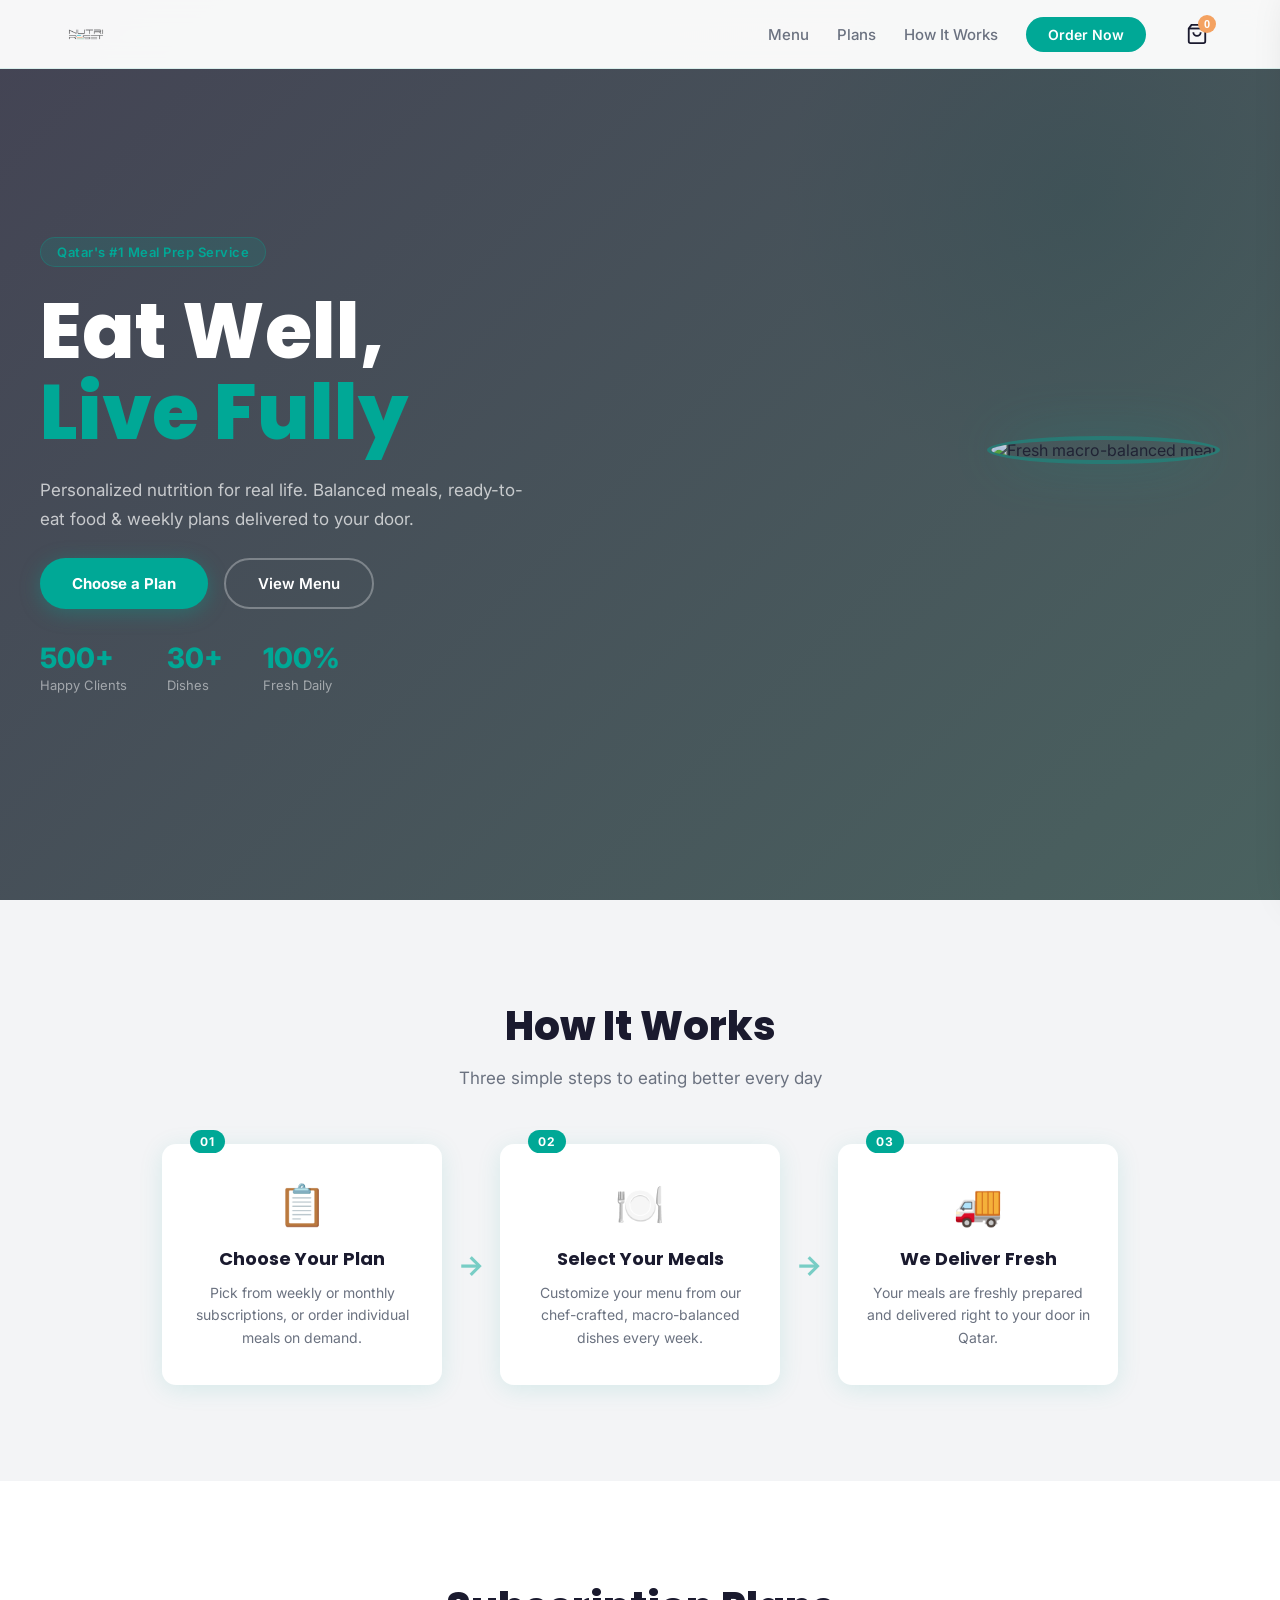
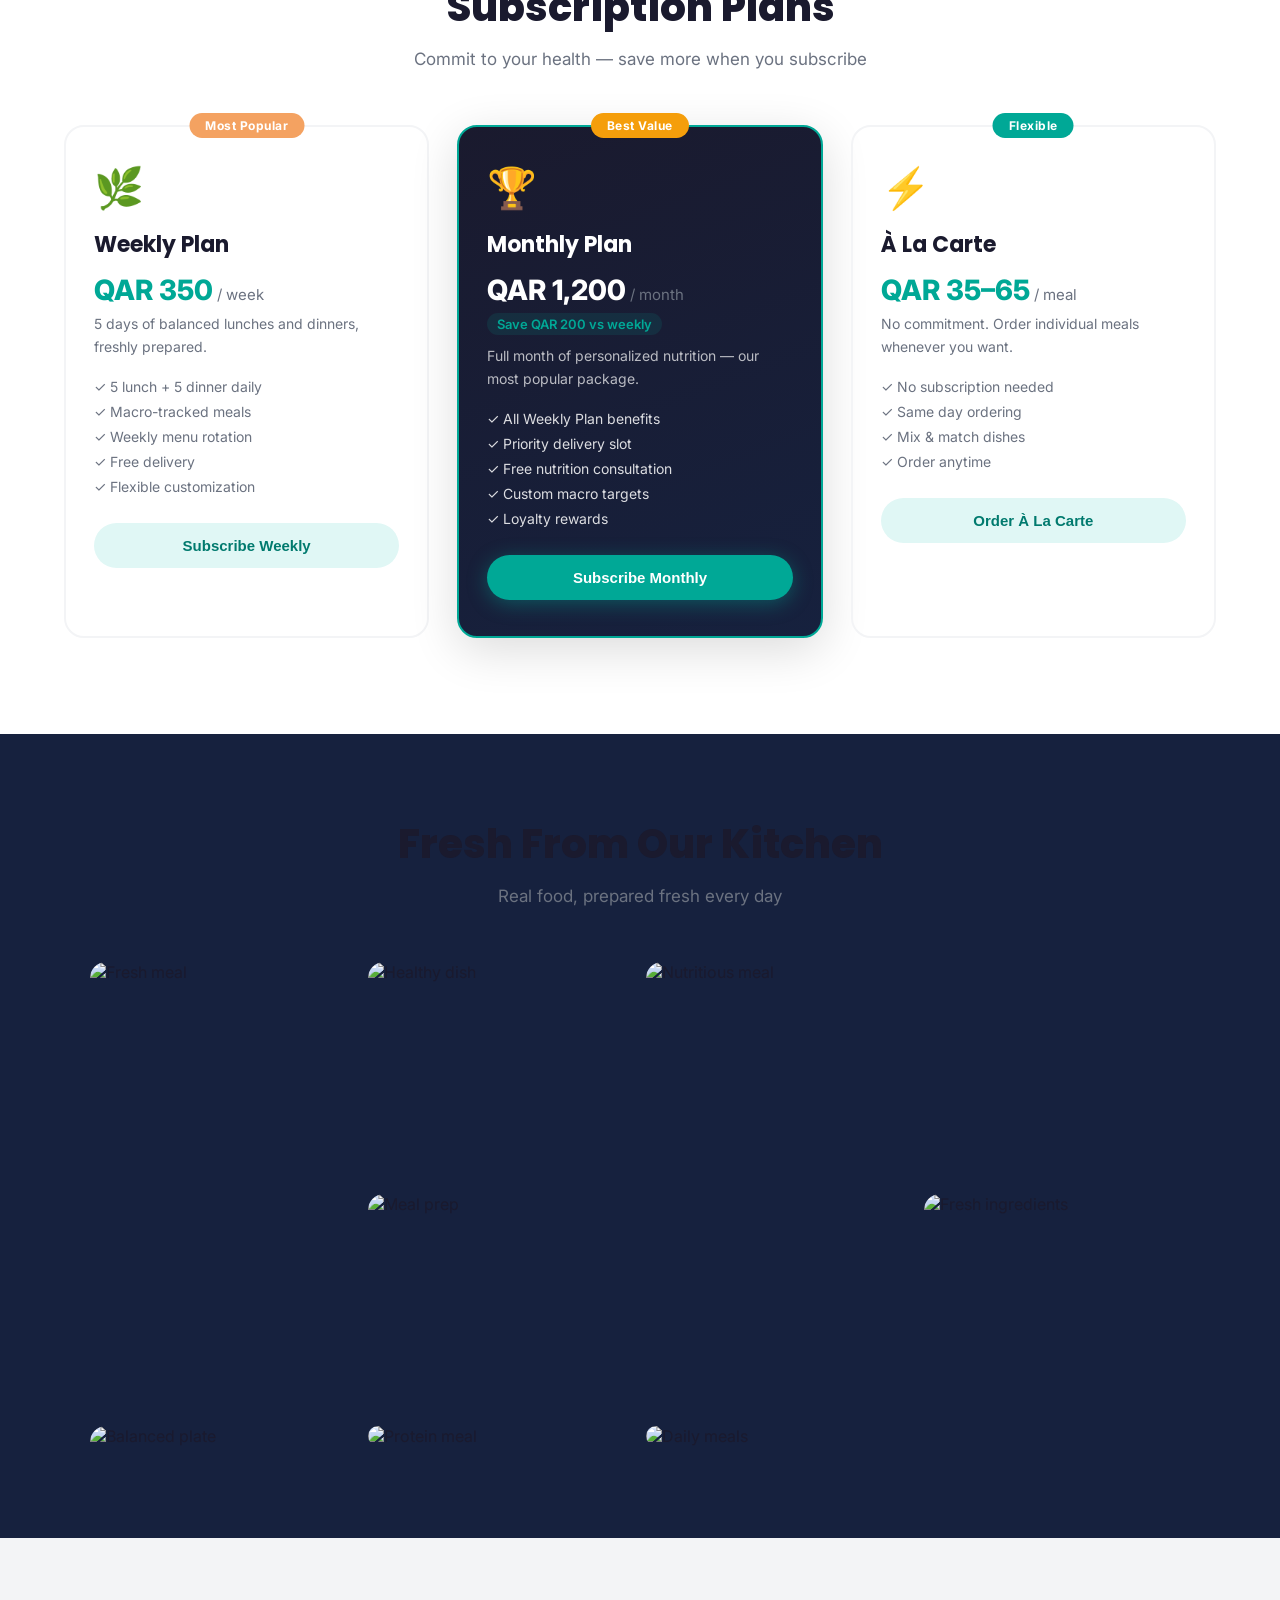
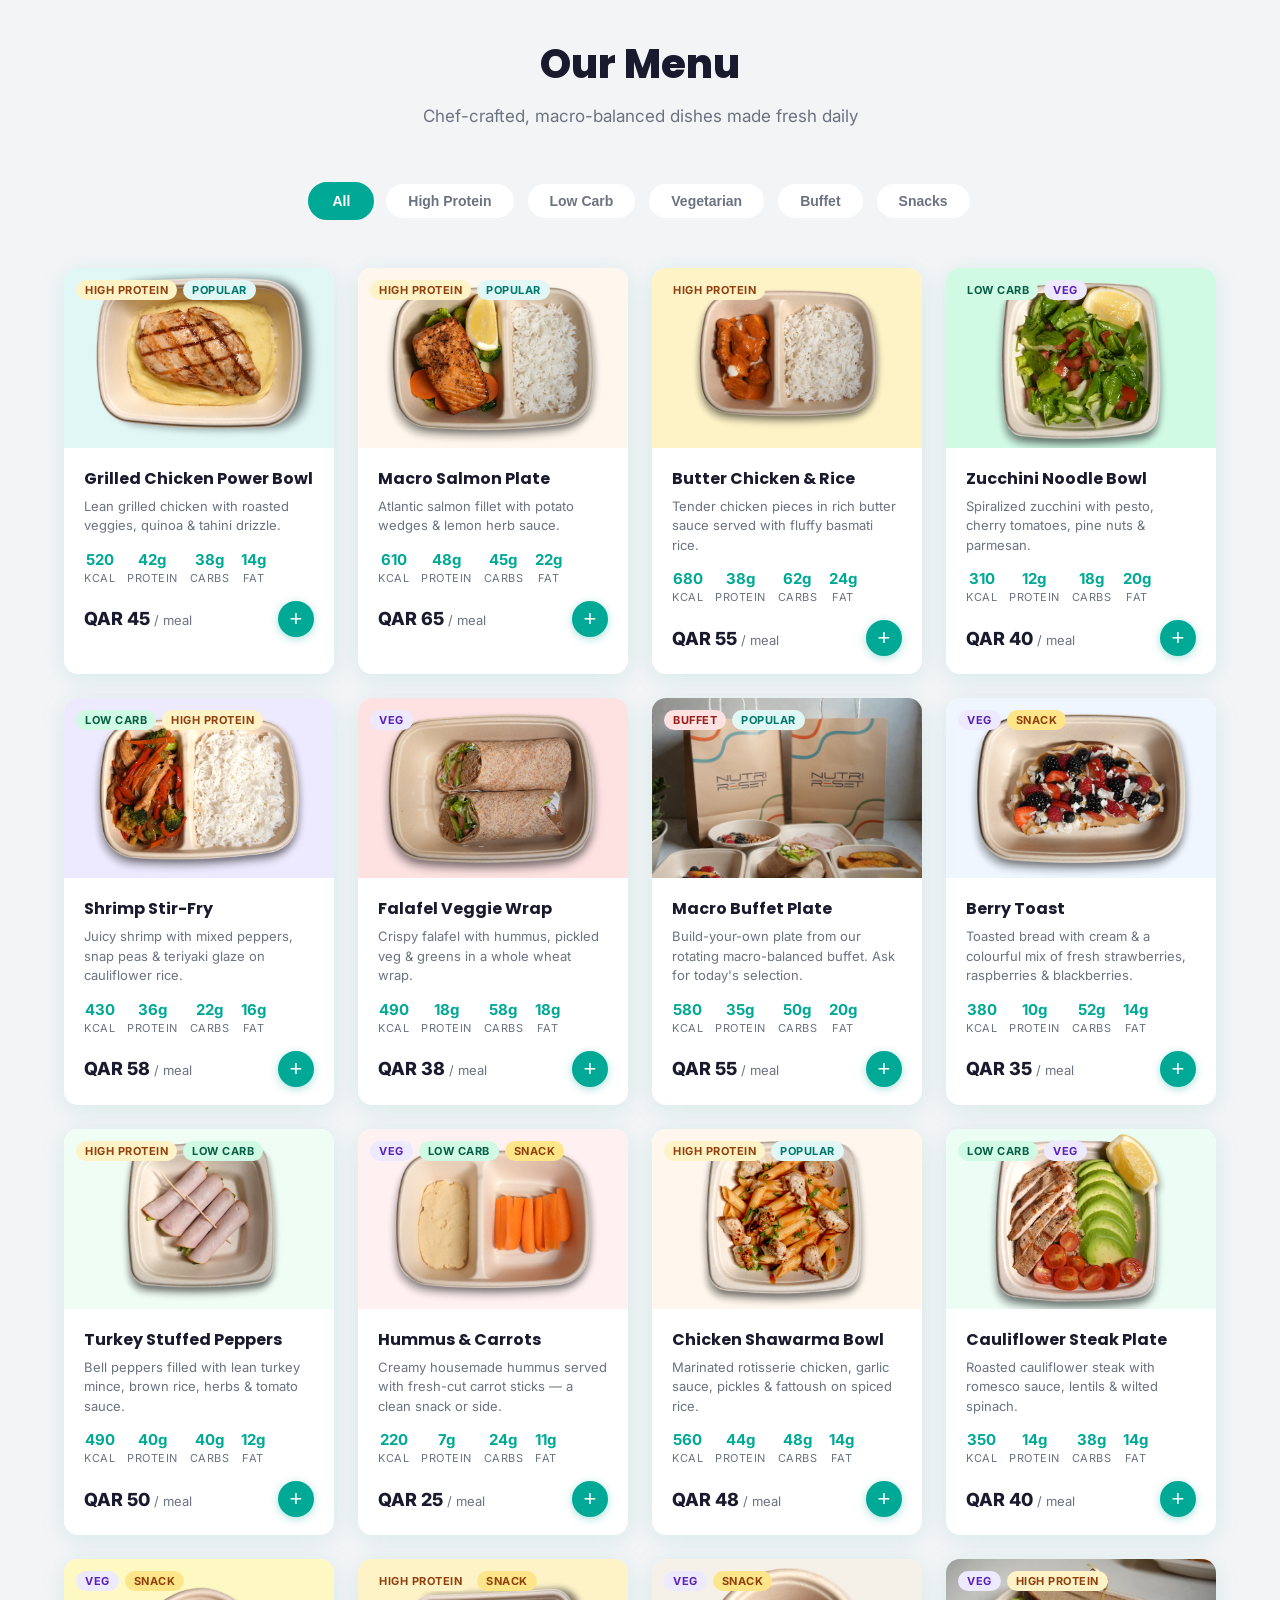
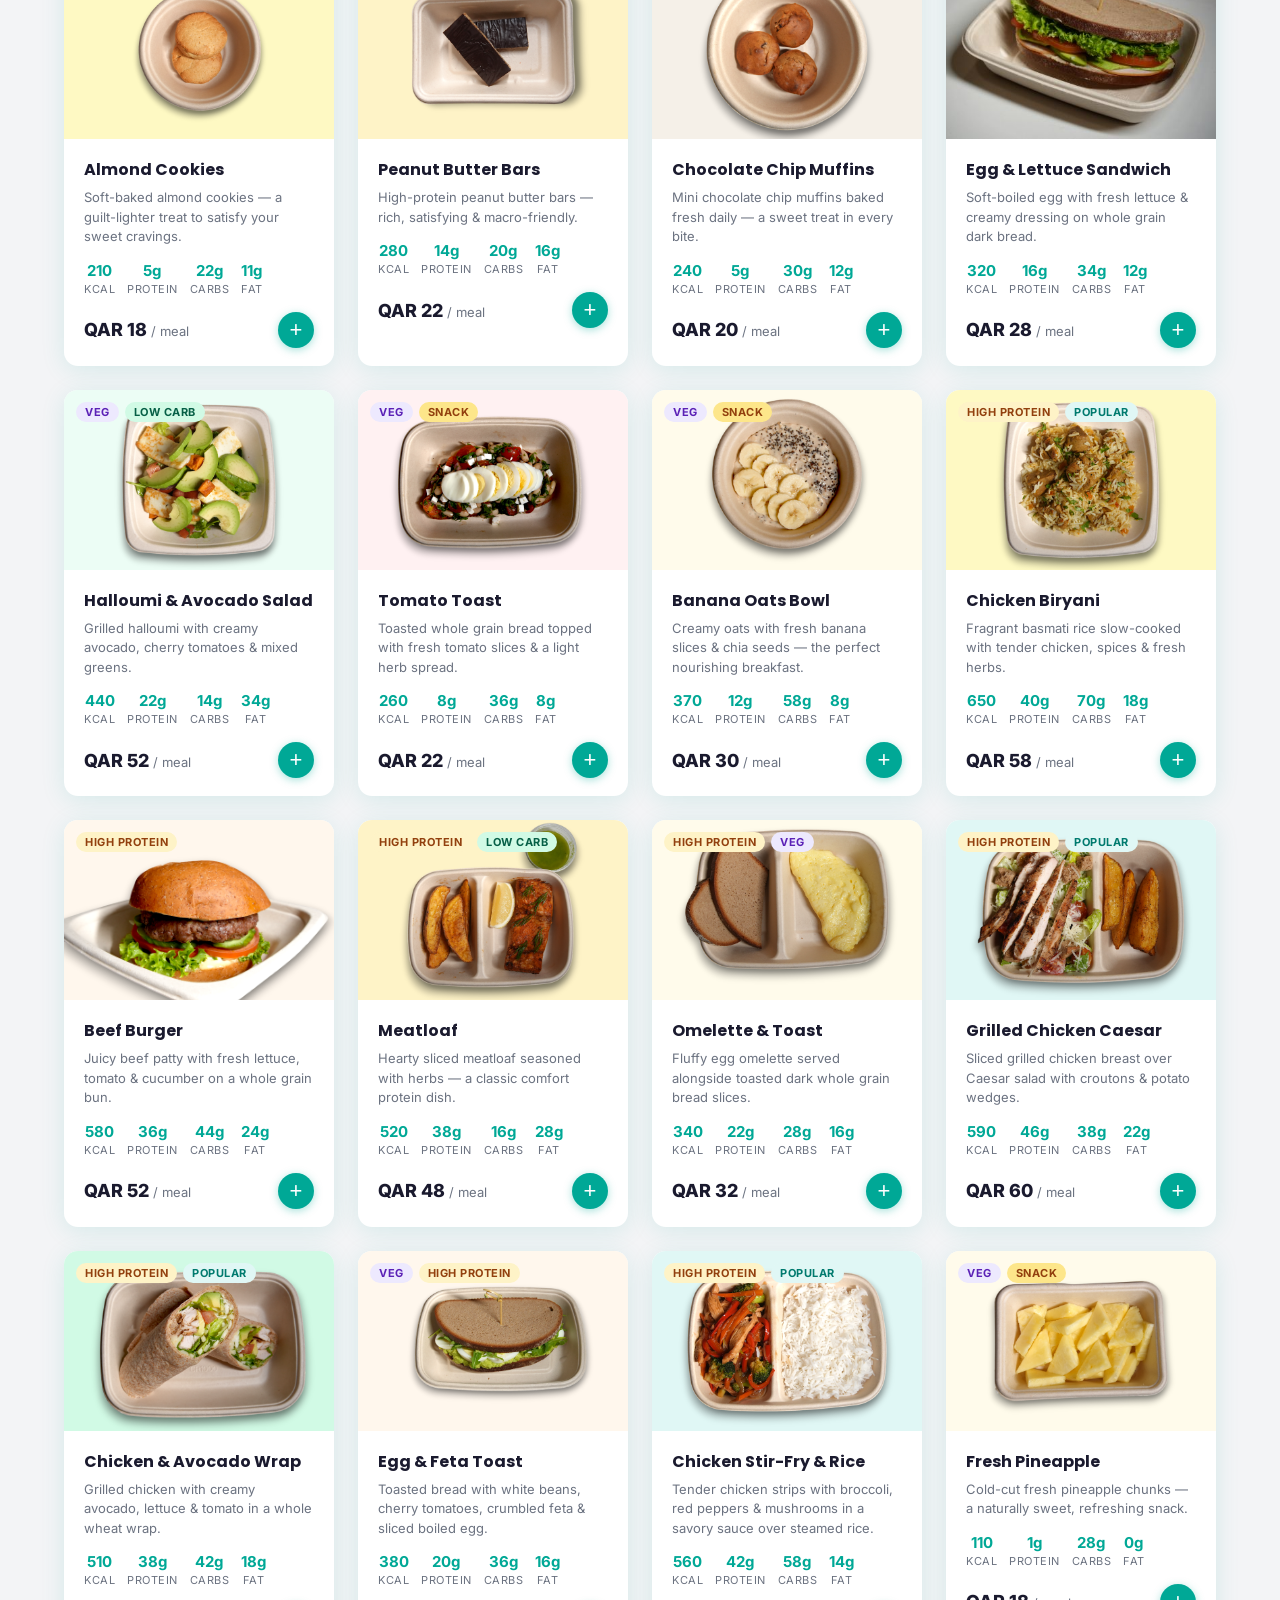
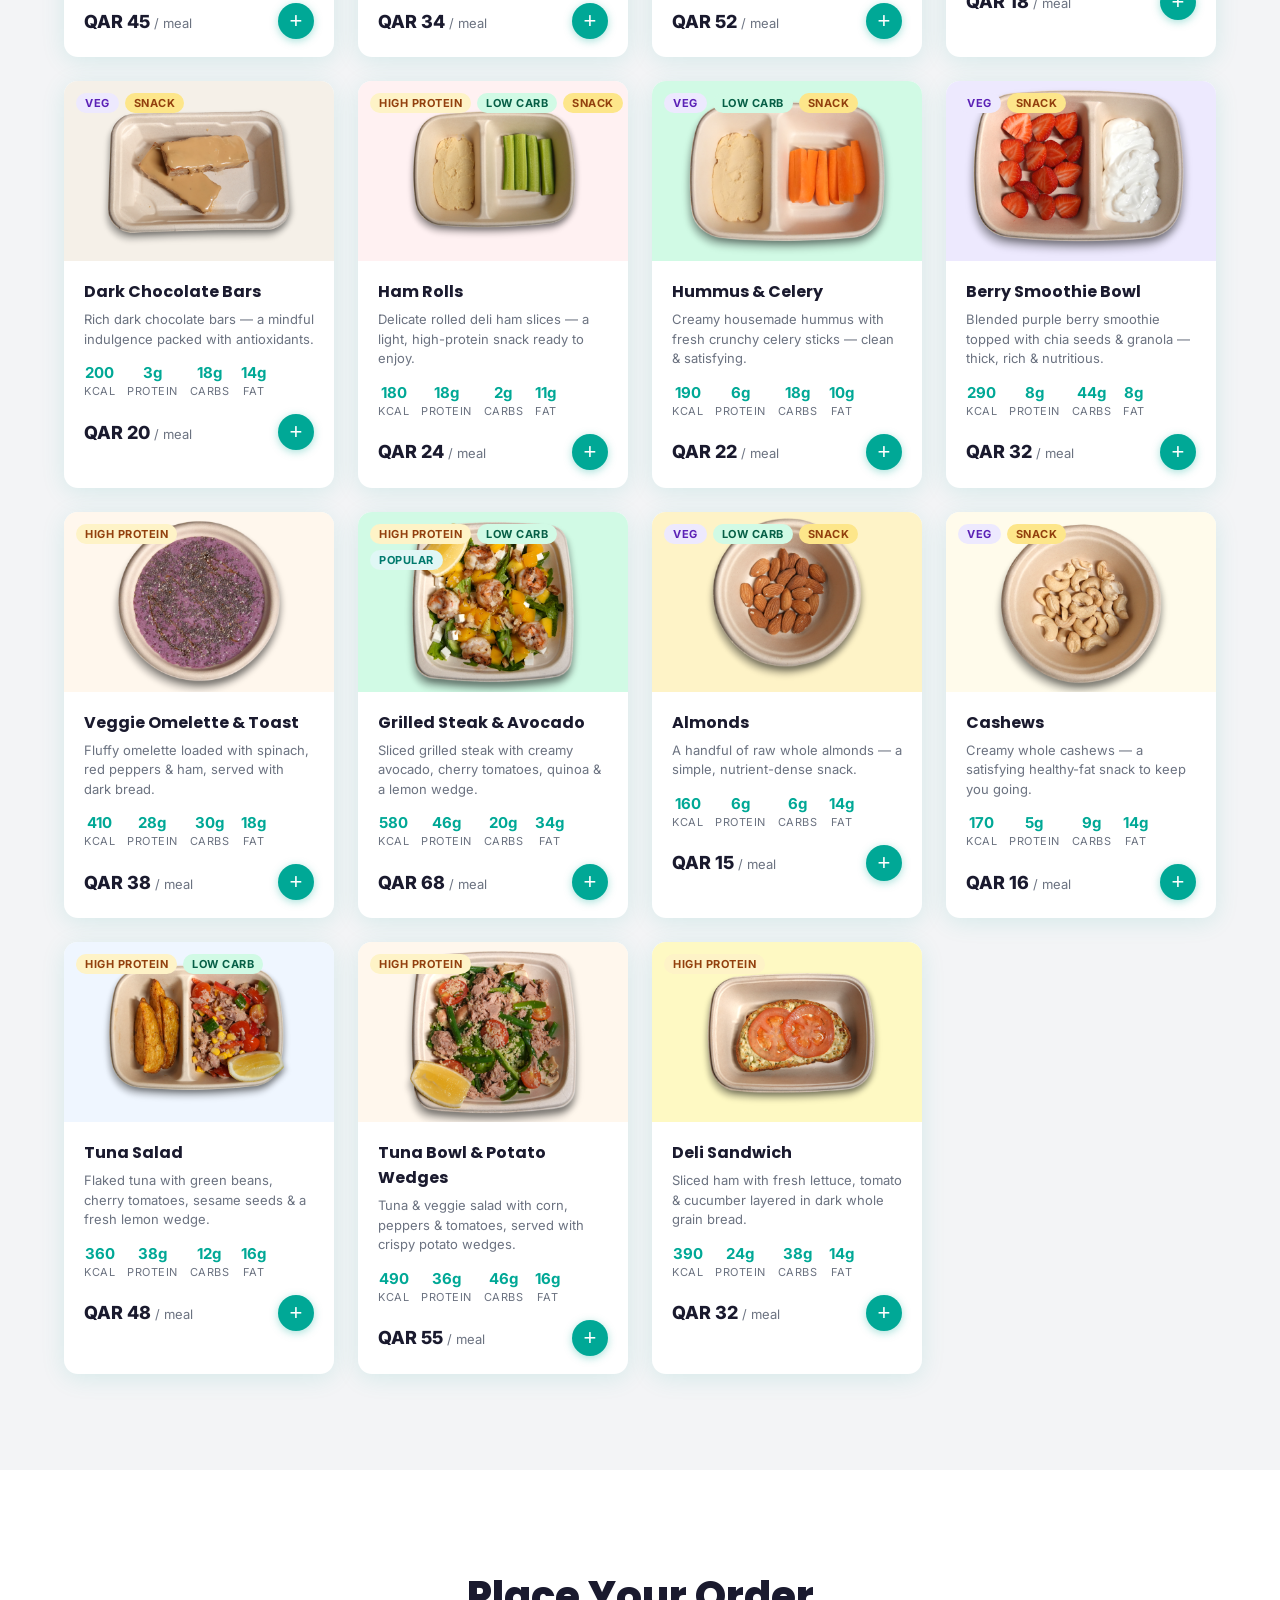
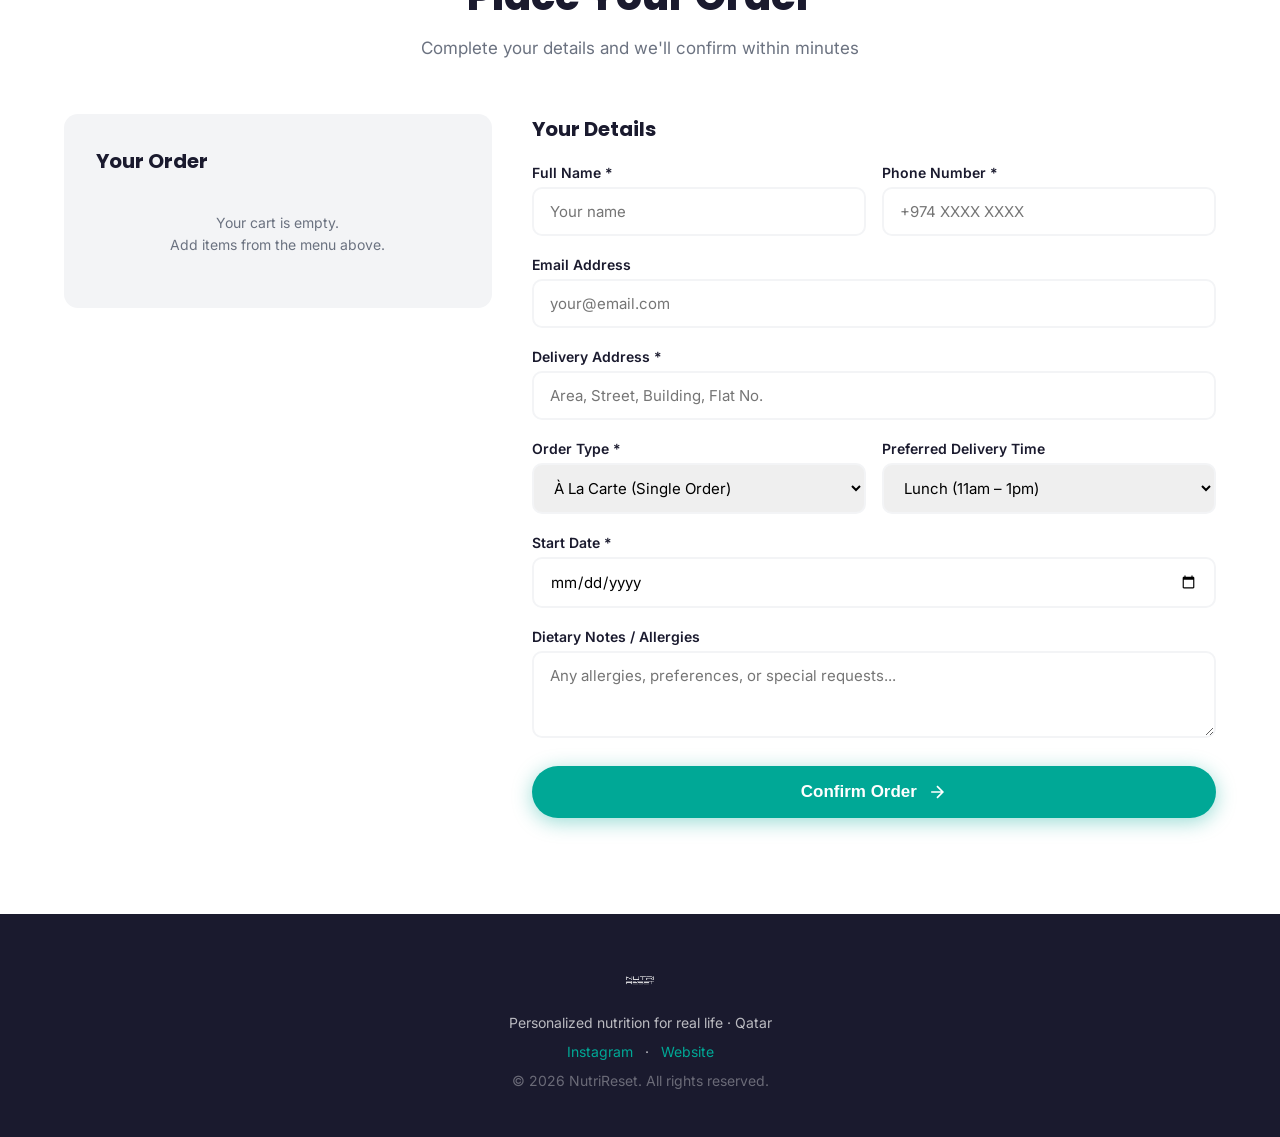
==== nutireset.html @ 1b7c066f "Add real photos to NutriReset site - Hero background now uses professional food photo (3O1A3689.jpg)" ====
<!DOCTYPE html>
<html lang="en">
<head>
  <meta charset="UTF-8" />
  <meta name="viewport" content="width=device-width, initial-scale=1.0" />
  <title>NutriReset – Personalized Nutrition for Real Life</title>
  <link rel="stylesheet" href="nutireset.css" />
  <link href="https://fonts.googleapis.com/css2?family=Inter:wght@300;400;500;600;700;800&family=Poppins:wght@400;600;700;800&display=swap" rel="stylesheet" />
</head>
<body>

<!-- NAV -->
<header class="nav" id="nav">
  <div class="nav-inner">
    <div class="logo">
      <img src="images/Nutri Fit Logo.png" alt="NutriReset" class="logo-img" onerror="this.style.display='none';this.nextElementSibling.style.display='inline'" />
      <span class="logo-text-fallback" style="display:none"><span class="logo-nutri">NUTRI</span><span class="logo-reset">RESET</span></span>
    </div>
    <nav class="nav-links">
      <a href="#menu">Menu</a>
      <a href="#subscriptions">Plans</a>
      <a href="#how">How It Works</a>
      <a href="#order" class="btn-nav">Order Now</a>
    </nav>
    <button class="cart-btn" id="cartBtn">
      <svg width="22" height="22" fill="none" stroke="currentColor" stroke-width="2" viewBox="0 0 24 24"><path d="M6 2L3 6v14a2 2 0 002 2h14a2 2 0 002-2V6l-3-4z"/><line x1="3" y1="6" x2="21" y2="6"/><path d="M16 10a4 4 0 01-8 0"/></svg>
      <span class="cart-count" id="cartCount">0</span>
    </button>
    <button class="hamburger" id="hamburger">&#9776;</button>
  </div>
  <div class="mobile-menu" id="mobileMenu">
    <a href="#menu" onclick="closeMobile()">Menu</a>
    <a href="#subscriptions" onclick="closeMobile()">Plans</a>
    <a href="#how" onclick="closeMobile()">How It Works</a>
    <a href="#order" onclick="closeMobile()" class="btn-mobile-nav">Order Now</a>
  </div>
</header>

<!-- HERO -->
<section class="hero">
  <div class="hero-overlay"></div>
  <div class="hero-content">
    <p class="hero-tag">Qatar's #1 Meal Prep Service</p>
    <h1>Eat Well,<br /><span>Live Fully</span></h1>
    <p class="hero-sub">Personalized nutrition for real life. Balanced meals, ready-to-eat food &amp; weekly plans delivered to your door.</p>
    <div class="hero-cta">
      <a href="#subscriptions" class="btn-primary">Choose a Plan</a>
      <a href="#menu" class="btn-outline">View Menu</a>
    </div>
    <div class="hero-stats">
      <div><strong>500+</strong><span>Happy Clients</span></div>
      <div><strong>30+</strong><span>Dishes</span></div>
      <div><strong>100%</strong><span>Fresh Daily</span></div>
    </div>
  </div>
  <div class="hero-image">
    <img src="images/3O1A3606.jpg" alt="Fresh macro-balanced meal" class="hero-food-photo" />
  </div>
</section>

<!-- HOW IT WORKS -->
<section class="how" id="how">
  <div class="container">
    <h2 class="section-title">How It Works</h2>
    <p class="section-sub">Three simple steps to eating better every day</p>
    <div class="steps">
      <div class="step">
        <div class="step-num">01</div>
        <div class="step-icon">📋</div>
        <h3>Choose Your Plan</h3>
        <p>Pick from weekly or monthly subscriptions, or order individual meals on demand.</p>
      </div>
      <div class="step-arrow">→</div>
      <div class="step">
        <div class="step-num">02</div>
        <div class="step-icon">🍽️</div>
        <h3>Select Your Meals</h3>
        <p>Customize your menu from our chef-crafted, macro-balanced dishes every week.</p>
      </div>
      <div class="step-arrow">→</div>
      <div class="step">
        <div class="step-num">03</div>
        <div class="step-icon">🚚</div>
        <h3>We Deliver Fresh</h3>
        <p>Your meals are freshly prepared and delivered right to your door in Qatar.</p>
      </div>
    </div>
  </div>
</section>

<!-- SUBSCRIPTIONS -->
<section class="subscriptions" id="subscriptions">
  <div class="container">
    <h2 class="section-title">Subscription Plans</h2>
    <p class="section-sub">Commit to your health — save more when you subscribe</p>
    <div class="plans-grid">

      <div class="plan-card" data-plan="weekly">
        <div class="plan-badge">Most Popular</div>
        <div class="plan-icon">🌿</div>
        <h3>Weekly Plan</h3>
        <div class="plan-price"><span>QAR 350</span> / week</div>
        <p class="plan-desc">5 days of balanced lunches and dinners, freshly prepared.</p>
        <ul class="plan-features">
          <li>✓ 5 lunch + 5 dinner daily</li>
          <li>✓ Macro-tracked meals</li>
          <li>✓ Weekly menu rotation</li>
          <li>✓ Free delivery</li>
          <li>✓ Flexible customization</li>
        </ul>
        <button class="btn-plan" onclick="selectPlan('weekly', 350)">Subscribe Weekly</button>
      </div>

      <div class="plan-card plan-featured" data-plan="monthly">
        <div class="plan-badge badge-gold">Best Value</div>
        <div class="plan-icon">🏆</div>
        <h3>Monthly Plan</h3>
        <div class="plan-price"><span>QAR 1,200</span> / month</div>
        <p class="plan-saving">Save QAR 200 vs weekly</p>
        <p class="plan-desc">Full month of personalized nutrition — our most popular package.</p>
        <ul class="plan-features">
          <li>✓ All Weekly Plan benefits</li>
          <li>✓ Priority delivery slot</li>
          <li>✓ Free nutrition consultation</li>
          <li>✓ Custom macro targets</li>
          <li>✓ Loyalty rewards</li>
        </ul>
        <button class="btn-plan btn-plan-featured" onclick="selectPlan('monthly', 1200)">Subscribe Monthly</button>
      </div>

      <div class="plan-card" data-plan="custom">
        <div class="plan-badge badge-teal">Flexible</div>
        <div class="plan-icon">⚡</div>
        <h3>À La Carte</h3>
        <div class="plan-price"><span>QAR 35–65</span> / meal</div>
        <p class="plan-desc">No commitment. Order individual meals whenever you want.</p>
        <ul class="plan-features">
          <li>✓ No subscription needed</li>
          <li>✓ Same day ordering</li>
          <li>✓ Mix & match dishes</li>
          <li>✓ Order anytime</li>
        </ul>
        <button class="btn-plan" onclick="document.getElementById('menu').scrollIntoView({behavior:'smooth'})">Order À La Carte</button>
      </div>

    </div>
  </div>
</section>

<!-- GALLERY -->
<section class="gallery-section">
  <div class="container">
    <h2 class="section-title">Fresh From Our Kitchen</h2>
    <p class="section-sub">Real food, prepared fresh every day</p>
    <div class="gallery-grid">
      <div class="gallery-item gallery-tall"><img src="images/3O1A3432.jpg" alt="Fresh meal" loading="lazy" /></div>
      <div class="gallery-item"><img src="images/3O1A3441.jpg" alt="Healthy dish" loading="lazy" /></div>
      <div class="gallery-item"><img src="images/3O1A3450.jpg" alt="Nutritious meal" loading="lazy" /></div>
      <div class="gallery-item gallery-wide"><img src="images/3O1A3463.jpg" alt="Meal prep" loading="lazy" /></div>
      <div class="gallery-item"><img src="images/3O1A3475.jpg" alt="Fresh ingredients" loading="lazy" /></div>
      <div class="gallery-item gallery-tall"><img src="images/3O1A3490.jpg" alt="Balanced plate" loading="lazy" /></div>
      <div class="gallery-item"><img src="images/3O1A3502.jpg" alt="Protein meal" loading="lazy" /></div>
      <div class="gallery-item gallery-wide"><img src="images/3O1A3518.jpg" alt="Daily meals" loading="lazy" /></div>
    </div>
  </div>
</section>

<!-- MENU -->
<section class="menu-section" id="menu">
  <div class="container">
    <h2 class="section-title">Our Menu</h2>
    <p class="section-sub">Chef-crafted, macro-balanced dishes made fresh daily</p>

    <div class="menu-filters">
      <button class="filter-btn active" onclick="filterMenu('all', this)">All</button>
      <button class="filter-btn" onclick="filterMenu('protein', this)">High Protein</button>
      <button class="filter-btn" onclick="filterMenu('lowcarb', this)">Low Carb</button>
      <button class="filter-btn" onclick="filterMenu('vegetarian', this)">Vegetarian</button>
      <button class="filter-btn" onclick="filterMenu('buffet', this)">Buffet</button>
      <button class="filter-btn" onclick="filterMenu('snack', this)">Snacks</button>
    </div>

    <div class="menu-grid" id="menuGrid">
      <!-- Injected by JS -->
    </div>
  </div>
</section>

<!-- ORDER SECTION -->
<section class="order-section" id="order">
  <div class="container">
    <h2 class="section-title">Place Your Order</h2>
    <p class="section-sub">Complete your details and we'll confirm within minutes</p>
    <div class="order-wrapper">

      <!-- Cart Summary -->
      <div class="cart-summary" id="cartSummary">
        <h3>Your Order</h3>
        <div class="cart-items" id="cartItems">
          <p class="cart-empty">Your cart is empty.<br/>Add items from the menu above.</p>
        </div>
        <div class="cart-total" id="cartTotal" style="display:none">
          <div class="total-row"><span>Subtotal</span><span id="subtotalAmt">QAR 0</span></div>
          <div class="total-row"><span>Delivery</span><span class="free-tag">FREE</span></div>
          <div class="total-row total-final"><span>Total</span><span id="totalAmt">QAR 0</span></div>
        </div>
      </div>

      <!-- Order Form -->
      <form class="order-form" id="orderForm" onsubmit="submitOrder(event)">
        <h3>Your Details</h3>
        <div class="form-row">
          <div class="form-group">
            <label>Full Name *</label>
            <input type="text" id="fname" placeholder="Your name" required />
          </div>
          <div class="form-group">
            <label>Phone Number *</label>
            <input type="tel" id="phone" placeholder="+974 XXXX XXXX" required />
          </div>
        </div>
        <div class="form-group">
          <label>Email Address</label>
          <input type="email" id="email" placeholder="your@email.com" />
        </div>
        <div class="form-group">
          <label>Delivery Address *</label>
          <input type="text" id="address" placeholder="Area, Street, Building, Flat No." required />
        </div>
        <div class="form-row">
          <div class="form-group">
            <label>Order Type *</label>
            <select id="orderType" onchange="togglePlanField()">
              <option value="alacarte">À La Carte (Single Order)</option>
              <option value="weekly">Weekly Subscription</option>
              <option value="monthly">Monthly Subscription</option>
            </select>
          </div>
          <div class="form-group">
            <label>Preferred Delivery Time</label>
            <select id="deliveryTime">
              <option value="lunch">Lunch (11am – 1pm)</option>
              <option value="dinner">Dinner (5pm – 7pm)</option>
              <option value="both">Both (Lunch + Dinner)</option>
            </select>
          </div>
        </div>
        <div class="form-group" id="startDateField">
          <label>Start Date *</label>
          <input type="date" id="startDate" required />
        </div>
        <div class="form-group">
          <label>Dietary Notes / Allergies</label>
          <textarea id="notes" placeholder="Any allergies, preferences, or special requests..." rows="3"></textarea>
        </div>
        <button type="submit" class="btn-submit" id="submitBtn">
          <span id="submitText">Confirm Order</span>
          <svg width="20" height="20" fill="none" stroke="currentColor" stroke-width="2" viewBox="0 0 24 24"><path d="M5 12h14M12 5l7 7-7 7"/></svg>
        </button>
      </form>

    </div>
  </div>
</section>

<!-- SUCCESS MODAL -->
<div class="modal-overlay" id="successModal">
  <div class="modal-card">
    <div class="modal-icon">✅</div>
    <h3>Order Confirmed!</h3>
    <p>Thank you! Your order has been received. Our team will contact you shortly on WhatsApp to confirm delivery details.</p>
    <p class="modal-contact">📱 <strong>nutrireset.qa</strong></p>
    <button class="btn-primary" onclick="closeModal()">Done</button>
  </div>
</div>

<!-- SUBSCRIPTION MODAL -->
<div class="modal-overlay" id="subModal">
  <div class="modal-card">
    <div class="modal-icon">🌿</div>
    <h3 id="subModalTitle">Weekly Plan Selected</h3>
    <p id="subModalDesc">You've chosen the Weekly Plan at QAR 350/week. Fill out the order form below and we'll get you started!</p>
    <button class="btn-primary" onclick="closeSubModal()">Continue to Order</button>
  </div>
</div>

<!-- CART SIDEBAR -->
<div class="cart-sidebar-overlay" id="cartOverlay" onclick="closeCart()"></div>
<div class="cart-sidebar" id="cartSidebar">
  <div class="cart-sidebar-header">
    <h3>Your Cart</h3>
    <button onclick="closeCart()">✕</button>
  </div>
  <div class="cart-sidebar-items" id="sidebarCartItems">
    <p class="cart-empty">Your cart is empty.</p>
  </div>
  <div class="cart-sidebar-footer" id="cartSidebarFooter" style="display:none">
    <div class="total-row total-final"><span>Total</span><span id="sidebarTotal">QAR 0</span></div>
    <button class="btn-primary" onclick="closeCart(); document.getElementById('order').scrollIntoView({behavior:'smooth'})">Proceed to Order</button>
  </div>
</div>

<footer class="footer">
  <div class="footer-inner">
    <div class="logo">
      <img src="images/Nutri Fit Logo.png" alt="NutriReset" class="logo-img logo-img-footer" onerror="this.style.display='none';this.nextElementSibling.style.display='inline'" />
      <span class="logo-text-fallback" style="display:none"><span class="logo-nutri">NUTRI</span><span class="logo-reset">RESET</span></span>
    </div>
    <p>Personalized nutrition for real life · Qatar</p>
    <div class="footer-links">
      <a href="https://www.instagram.com/nutrireset.qa" target="_blank">Instagram</a>
      <span>·</span>
      <a href="https://nutrireset.qa" target="_blank">Website</a>
    </div>
    <p class="footer-copy">© 2026 NutriReset. All rights reserved.</p>
  </div>
</footer>

<script src="nutireset.js"></script>
</body>
</html>
---- nutireset.css ----
/* ===========================
   NUTIRESET — GLOBAL STYLES
   =========================== */
*, *::before, *::after { box-sizing: border-box; margin: 0; padding: 0; }

:root {
  --teal:     #00A896;
  --teal-dk:  #007A6E;
  --teal-lt:  #E0F7F5;
  --orange:   #F4A261;
  --dark:     #1A1A2E;
  --dark2:    #16213E;
  --gray:     #6B7280;
  --gray-lt:  #F3F4F6;
  --white:    #FFFFFF;
  --radius:   14px;
  --shadow:   0 4px 24px rgba(0,168,150,0.12);
  --shadow-lg:0 12px 48px rgba(0,0,0,0.14);
}

html { scroll-behavior: smooth; }

body {
  font-family: 'Inter', sans-serif;
  color: var(--dark);
  background: var(--white);
  overflow-x: hidden;
}

h1, h2, h3, h4 { font-family: 'Poppins', sans-serif; }

.container { max-width: 1200px; margin: 0 auto; padding: 0 24px; }

/* ---- NAV ---- */
.nav {
  position: fixed; top: 0; left: 0; right: 0; z-index: 1000;
  background: rgba(255,255,255,0.96);
  backdrop-filter: blur(12px);
  border-bottom: 1px solid rgba(0,168,150,0.12);
  transition: box-shadow .3s;
}
.nav.scrolled { box-shadow: 0 2px 20px rgba(0,0,0,0.08); }

.nav-inner {
  max-width: 1200px; margin: 0 auto;
  display: flex; align-items: center;
  padding: 0 24px; height: 68px; gap: 32px;
}

.logo { font-family: 'Poppins', sans-serif; font-size: 22px; font-weight: 800; letter-spacing: -0.5px; }
.logo-nutri { color: var(--dark); }
.logo-reset { color: var(--teal); }
.logo-img { height: 44px; width: auto; display: block; }
.logo-img-footer { height: 36px; filter: brightness(0) invert(1); }

.nav-links { display: flex; gap: 28px; align-items: center; margin-left: auto; }
.nav-links a { text-decoration: none; color: var(--gray); font-size: 15px; font-weight: 500; transition: color .2s; }
.nav-links a:hover { color: var(--teal); }

.btn-nav {
  background: var(--teal); color: #fff !important;
  padding: 9px 22px; border-radius: 50px;
  font-weight: 600 !important; font-size: 14px !important;
  transition: background .2s, transform .15s !important;
}
.btn-nav:hover { background: var(--teal-dk) !important; transform: translateY(-1px); }

.cart-btn {
  position: relative; background: none; border: none;
  cursor: pointer; padding: 8px; color: var(--dark);
  display: flex; align-items: center;
  transition: color .2s;
}
.cart-btn:hover { color: var(--teal); }
.cart-count {
  position: absolute; top: 0; right: 0;
  background: var(--orange); color: #fff;
  font-size: 11px; font-weight: 700;
  width: 18px; height: 18px; border-radius: 50%;
  display: flex; align-items: center; justify-content: center;
  transition: transform .2s;
}
.cart-count.bump { transform: scale(1.4); }

.hamburger { display: none; background: none; border: none; font-size: 22px; cursor: pointer; color: var(--dark); margin-left: 12px; }

.mobile-menu {
  display: none; flex-direction: column;
  padding: 16px 24px 20px;
  border-top: 1px solid var(--gray-lt);
  background: #fff;
  gap: 4px;
}
.mobile-menu.open { display: flex; }
.mobile-menu a {
  text-decoration: none; color: var(--gray);
  font-size: 16px; font-weight: 500;
  padding: 10px 0; border-bottom: 1px solid var(--gray-lt);
  transition: color .2s;
}
.mobile-menu a:hover { color: var(--teal); }
.btn-mobile-nav {
  background: var(--teal) !important; color: #fff !important;
  border-radius: 50px; text-align: center; margin-top: 8px;
  border-bottom: none !important; padding: 12px 0 !important;
}

/* ---- HERO ---- */
.hero {
  min-height: 100vh;
  background: linear-gradient(135deg, var(--dark) 0%, var(--dark2) 50%, #0d2d2a 100%);
  background-image: url('images/3O1A3689.jpg');
  background-size: cover;
  background-position: center;
  display: flex; align-items: center;
  padding: 90px 24px 60px;
  position: relative; overflow: hidden;
}
.hero::before {
  content: '';
  position: absolute; top: -100px; right: -100px;
  width: 600px; height: 600px;
  background: radial-gradient(circle, rgba(0,168,150,0.15) 0%, transparent 70%);
  pointer-events: none;
}

.hero-overlay {
  position: absolute; inset: 0;
  background: linear-gradient(135deg, rgba(26,26,46,0.82) 0%, rgba(13,45,42,0.75) 100%);
  pointer-events: none;
}

.hero-content {
  max-width: 1200px; margin: 0 auto;
  width: 100%; display: flex; flex-direction: column;
  gap: 24px; flex: 1; z-index: 1;
}

.hero-tag {
  display: inline-flex; align-items: center; gap: 8px;
  background: rgba(0,168,150,0.15); color: var(--teal);
  border: 1px solid rgba(0,168,150,0.3);
  padding: 6px 16px; border-radius: 50px;
  font-size: 13px; font-weight: 600; letter-spacing: 0.5px;
  width: fit-content;
}

.hero-content h1 {
  font-size: clamp(44px, 6vw, 80px);
  line-height: 1.05;
  color: #fff;
  font-weight: 800;
}
.hero-content h1 span { color: var(--teal); }

.hero-sub {
  color: rgba(255,255,255,0.7);
  font-size: 17px; max-width: 500px; line-height: 1.7;
}

.hero-cta { display: flex; gap: 16px; flex-wrap: wrap; }

.btn-primary {
  background: var(--teal); color: #fff;
  padding: 14px 32px; border-radius: 50px;
  font-weight: 700; font-size: 15px;
  text-decoration: none; border: none; cursor: pointer;
  display: inline-flex; align-items: center; gap: 8px;
  transition: background .2s, transform .15s, box-shadow .2s;
  box-shadow: 0 4px 20px rgba(0,168,150,0.35);
}
.btn-primary:hover {
  background: var(--teal-dk); transform: translateY(-2px);
  box-shadow: 0 8px 28px rgba(0,168,150,0.45);
}

.btn-outline {
  background: transparent; color: #fff;
  padding: 14px 32px; border-radius: 50px;
  font-weight: 600; font-size: 15px;
  text-decoration: none; border: 2px solid rgba(255,255,255,0.3);
  transition: border-color .2s, background .2s;
}
.btn-outline:hover { border-color: var(--teal); background: rgba(0,168,150,0.1); }

.hero-stats {
  display: flex; gap: 40px; flex-wrap: wrap;
  padding-top: 8px;
}
.hero-stats div { display: flex; flex-direction: column; gap: 2px; }
.hero-stats strong { color: var(--teal); font-size: 28px; font-weight: 800; }
.hero-stats span { color: rgba(255,255,255,0.5); font-size: 13px; }

.hero-image {
  position: absolute; right: 60px; top: 50%;
  transform: translateY(-50%);
  z-index: 0;
}
.hero-food-photo {
  width: 420px; height: 420px;
  object-fit: cover; border-radius: 50%;
  border: 4px solid rgba(0,168,150,0.5);
  box-shadow: 0 0 60px rgba(0,168,150,0.25);
  opacity: 0.85;
}

/* ---- HOW IT WORKS ---- */
.how { padding: 96px 0; background: var(--gray-lt); }

.section-title {
  text-align: center; font-size: clamp(28px, 4vw, 40px);
  font-weight: 800; margin-bottom: 12px;
}
.section-sub {
  text-align: center; color: var(--gray); font-size: 17px;
  margin-bottom: 56px;
}

.steps {
  display: flex; align-items: center;
  gap: 16px; justify-content: center; flex-wrap: wrap;
}
.step {
  background: #fff; border-radius: var(--radius);
  padding: 36px 28px; flex: 1; min-width: 220px; max-width: 280px;
  text-align: center; position: relative;
  box-shadow: var(--shadow);
  transition: transform .2s, box-shadow .2s;
}
.step:hover { transform: translateY(-4px); box-shadow: var(--shadow-lg); }

.step-num {
  position: absolute; top: -14px; left: 28px;
  background: var(--teal); color: #fff;
  font-size: 12px; font-weight: 700; letter-spacing: 1px;
  padding: 4px 10px; border-radius: 50px;
}
.step-icon { font-size: 40px; margin-bottom: 16px; }
.step h3 { font-size: 18px; font-weight: 700; margin-bottom: 10px; }
.step p { color: var(--gray); font-size: 14px; line-height: 1.6; }

.step-arrow {
  font-size: 28px; color: var(--teal); font-weight: 700;
  opacity: 0.5;
}

/* ---- SUBSCRIPTIONS ---- */
.subscriptions { padding: 96px 0; background: #fff; }

.plans-grid {
  display: grid;
  grid-template-columns: repeat(auto-fit, minmax(280px, 1fr));
  gap: 28px;
}
.plan-card {
  border: 2px solid var(--gray-lt); border-radius: 20px;
  padding: 36px 28px; position: relative;
  transition: transform .2s, box-shadow .2s, border-color .2s;
}
.plan-card:hover {
  transform: translateY(-6px);
  box-shadow: var(--shadow-lg);
  border-color: var(--teal);
}
.plan-featured {
  background: linear-gradient(160deg, var(--dark) 0%, var(--dark2) 100%);
  color: #fff; border-color: var(--teal);
  box-shadow: var(--shadow-lg);
}
.plan-featured h3, .plan-featured .plan-price span { color: #fff; }
.plan-featured .plan-desc { color: rgba(255,255,255,0.7); }
.plan-featured .plan-features li { color: rgba(255,255,255,0.85); }

.plan-badge {
  position: absolute; top: -14px; left: 50%; transform: translateX(-50%);
  background: var(--orange); color: #fff;
  font-size: 12px; font-weight: 700; letter-spacing: 0.5px;
  padding: 5px 16px; border-radius: 50px; white-space: nowrap;
}
.badge-gold { background: #F59E0B; }
.badge-teal { background: var(--teal); }

.plan-icon { font-size: 40px; margin-bottom: 16px; }
.plan-card h3 { font-size: 22px; font-weight: 700; margin-bottom: 12px; }
.plan-price { margin-bottom: 6px; }
.plan-price span { font-size: 28px; font-weight: 800; color: var(--teal); }
.plan-price { font-size: 15px; color: var(--gray); }
.plan-saving {
  display: inline-block;
  background: rgba(0,168,150,0.12); color: var(--teal);
  font-size: 13px; font-weight: 600;
  padding: 3px 10px; border-radius: 50px;
  margin-bottom: 10px;
}
.plan-desc { font-size: 14px; color: var(--gray); margin-bottom: 20px; line-height: 1.6; }
.plan-features { list-style: none; margin-bottom: 28px; display: flex; flex-direction: column; gap: 8px; }
.plan-features li { font-size: 14px; color: var(--gray); }

.btn-plan {
  width: 100%; padding: 14px; border-radius: 50px;
  background: var(--teal-lt); color: var(--teal-dk);
  font-weight: 700; font-size: 15px; border: none; cursor: pointer;
  transition: background .2s, transform .15s;
}
.btn-plan:hover { background: var(--teal); color: #fff; transform: translateY(-2px); }
.btn-plan-featured {
  background: var(--teal); color: #fff;
  box-shadow: 0 4px 20px rgba(0,168,150,0.4);
}
.btn-plan-featured:hover { background: var(--teal-dk); }

/* ---- MENU ---- */
.menu-section { padding: 96px 0; background: var(--gray-lt); }

.menu-filters {
  display: flex; gap: 10px; flex-wrap: wrap;
  justify-content: center; margin-bottom: 48px;
}
.filter-btn {
  padding: 9px 22px; border-radius: 50px;
  background: #fff; border: 2px solid var(--gray-lt);
  font-size: 14px; font-weight: 600; color: var(--gray);
  cursor: pointer; transition: all .2s;
}
.filter-btn:hover { border-color: var(--teal); color: var(--teal); }
.filter-btn.active { background: var(--teal); color: #fff; border-color: var(--teal); }

.menu-grid {
  display: grid;
  grid-template-columns: repeat(auto-fill, minmax(260px, 1fr));
  gap: 24px;
}
.dish-card {
  background: #fff; border-radius: var(--radius);
  overflow: hidden;
  box-shadow: var(--shadow);
  transition: transform .2s, box-shadow .2s;
}
.dish-card:hover { transform: translateY(-4px); box-shadow: var(--shadow-lg); }
.dish-card.hidden { display: none; }

.dish-img {
  height: 180px; display: flex; align-items: center; justify-content: center;
  font-size: 64px; position: relative; overflow: hidden;
}
.dish-photo {
  width: 100%; height: 100%; object-fit: cover; display: block;
}
.dish-emoji-fallback {
  font-size: 64px; display: flex; align-items: center; justify-content: center;
  width: 100%; height: 100%;
}
.dish-tags {
  position: absolute; top: 12px; left: 12px;
  display: flex; gap: 6px; flex-wrap: wrap;
}
.dish-tag {
  font-size: 11px; font-weight: 700; padding: 3px 9px;
  border-radius: 50px; text-transform: uppercase; letter-spacing: 0.5px;
}
.tag-protein { background: #FEF3C7; color: #92400E; }
.tag-lowcarb { background: #D1FAE5; color: #065F46; }
.tag-veg { background: #EDE9FE; color: #5B21B6; }
.tag-buffet { background: #FEE2E2; color: #991B1B; }
.tag-popular { background: var(--teal-lt); color: var(--teal-dk); }
.tag-snack { background: #FDE68A; color: #92400E; }

.dish-body { padding: 18px 20px; }
.dish-body h4 { font-size: 16px; font-weight: 700; margin-bottom: 6px; }
.dish-body p { font-size: 13px; color: var(--gray); margin-bottom: 14px; line-height: 1.5; }
.dish-macros {
  display: flex; gap: 12px; margin-bottom: 16px;
  flex-wrap: wrap;
}
.macro { display: flex; flex-direction: column; align-items: center; gap: 2px; }
.macro strong { font-size: 15px; font-weight: 700; color: var(--teal); }
.macro span { font-size: 11px; color: var(--gray); text-transform: uppercase; letter-spacing: 0.5px; }

.dish-footer { display: flex; align-items: center; justify-content: space-between; }
.dish-price { font-size: 18px; font-weight: 800; color: var(--dark); }
.dish-price span { font-size: 13px; font-weight: 400; color: var(--gray); }

.add-btn {
  background: var(--teal); color: #fff;
  border: none; cursor: pointer;
  width: 36px; height: 36px; border-radius: 50%;
  font-size: 22px; line-height: 1;
  display: flex; align-items: center; justify-content: center;
  transition: background .2s, transform .15s;
  box-shadow: 0 2px 8px rgba(0,168,150,0.35);
}
.add-btn:hover { background: var(--teal-dk); transform: scale(1.1); }

/* ---- ORDER ---- */
.order-section { padding: 96px 0; background: #fff; }

.order-wrapper {
  display: grid; grid-template-columns: 1fr 1.6fr; gap: 40px;
}

.cart-summary {
  background: var(--gray-lt); border-radius: var(--radius);
  padding: 32px; position: sticky; top: 90px;
  height: fit-content;
}
.cart-summary h3 { font-size: 20px; font-weight: 700; margin-bottom: 20px; }

.cart-items { display: flex; flex-direction: column; gap: 12px; min-height: 80px; }
.cart-empty { color: var(--gray); font-size: 14px; line-height: 1.6; text-align: center; padding: 16px 0; }

.cart-item {
  display: flex; align-items: center; gap: 12px;
  background: #fff; border-radius: 10px; padding: 12px;
}
.cart-item-emoji { font-size: 28px; flex-shrink: 0; }
.cart-item-info { flex: 1; }
.cart-item-info strong { font-size: 14px; display: block; }
.cart-item-info span { font-size: 13px; color: var(--gray); }
.cart-item-qty {
  display: flex; align-items: center; gap: 8px;
}
.qty-btn {
  background: var(--gray-lt); border: none; cursor: pointer;
  width: 26px; height: 26px; border-radius: 50%;
  font-size: 16px; display: flex; align-items: center; justify-content: center;
  transition: background .15s;
}
.qty-btn:hover { background: var(--teal); color: #fff; }
.qty-num { font-size: 14px; font-weight: 700; min-width: 20px; text-align: center; }

.cart-total { margin-top: 20px; border-top: 2px solid #e5e7eb; padding-top: 16px; display: flex; flex-direction: column; gap: 8px; }
.total-row { display: flex; justify-content: space-between; font-size: 15px; }
.total-final { font-weight: 700; font-size: 18px; }
.free-tag { color: var(--teal); font-weight: 700; }

.order-form { display: flex; flex-direction: column; gap: 20px; }
.order-form h3 { font-size: 20px; font-weight: 700; }
.form-row { display: grid; grid-template-columns: 1fr 1fr; gap: 16px; }
.form-group { display: flex; flex-direction: column; gap: 6px; }
.form-group label { font-size: 14px; font-weight: 600; color: var(--dark); }
.form-group input, .form-group select, .form-group textarea {
  padding: 13px 16px; border-radius: 10px;
  border: 2px solid var(--gray-lt); font-size: 15px;
  outline: none; font-family: inherit;
  transition: border-color .2s;
}
.form-group input:focus, .form-group select:focus, .form-group textarea:focus {
  border-color: var(--teal);
}
.form-group textarea { resize: vertical; }

.btn-submit {
  background: var(--teal); color: #fff;
  padding: 16px 36px; border-radius: 50px;
  font-size: 17px; font-weight: 700; border: none; cursor: pointer;
  display: flex; align-items: center; justify-content: center; gap: 10px;
  transition: background .2s, transform .15s, box-shadow .2s;
  box-shadow: 0 4px 20px rgba(0,168,150,0.4);
  margin-top: 8px;
}
.btn-submit:hover { background: var(--teal-dk); transform: translateY(-2px); box-shadow: 0 8px 28px rgba(0,168,150,0.5); }
.btn-submit:disabled { opacity: 0.6; cursor: not-allowed; transform: none; }

/* ---- MODALS ---- */
.modal-overlay {
  position: fixed; inset: 0;
  background: rgba(0,0,0,0.55);
  backdrop-filter: blur(4px);
  display: none; align-items: center; justify-content: center;
  z-index: 2000; padding: 24px;
}
.modal-overlay.open { display: flex; }
.modal-card {
  background: #fff; border-radius: 24px;
  padding: 48px 40px; max-width: 460px; width: 100%;
  text-align: center; box-shadow: var(--shadow-lg);
  animation: pop .3s ease;
}
@keyframes pop { from { transform: scale(.9); opacity: 0; } to { transform: scale(1); opacity: 1; } }
.modal-icon { font-size: 56px; margin-bottom: 16px; }
.modal-card h3 { font-size: 26px; font-weight: 800; margin-bottom: 12px; }
.modal-card p { color: var(--gray); font-size: 15px; line-height: 1.7; margin-bottom: 10px; }
.modal-contact { font-size: 15px; color: var(--dark) !important; margin-bottom: 24px !important; }

/* ---- CART SIDEBAR ---- */
.cart-sidebar-overlay {
  position: fixed; inset: 0;
  background: rgba(0,0,0,0.4);
  z-index: 1500; display: none;
}
.cart-sidebar-overlay.open { display: block; }

.cart-sidebar {
  position: fixed; top: 0; right: -440px; width: 420px; height: 100vh;
  background: #fff; z-index: 1600;
  box-shadow: -4px 0 40px rgba(0,0,0,0.15);
  transition: right .3s ease;
  display: flex; flex-direction: column;
}
.cart-sidebar.open { right: 0; }

.cart-sidebar-header {
  display: flex; align-items: center; justify-content: space-between;
  padding: 24px; border-bottom: 2px solid var(--gray-lt);
}
.cart-sidebar-header h3 { font-size: 20px; font-weight: 700; }
.cart-sidebar-header button {
  background: none; border: none; font-size: 22px;
  cursor: pointer; color: var(--gray);
  width: 36px; height: 36px; border-radius: 50%;
  display: flex; align-items: center; justify-content: center;
  transition: background .15s;
}
.cart-sidebar-header button:hover { background: var(--gray-lt); }

.cart-sidebar-items { flex: 1; overflow-y: auto; padding: 20px; display: flex; flex-direction: column; gap: 12px; }

.cart-sidebar-footer {
  padding: 20px 24px; border-top: 2px solid var(--gray-lt);
  display: flex; flex-direction: column; gap: 16px;
}

/* ---- FOOTER ---- */
.footer { background: var(--dark); color: rgba(255,255,255,0.7); padding: 48px 24px; text-align: center; }
.footer-inner { display: flex; flex-direction: column; align-items: center; gap: 12px; }
.footer .logo { margin-bottom: 4px; }
.footer p { font-size: 14px; }
.footer-links { display: flex; gap: 12px; font-size: 14px; }
.footer-links a { color: var(--teal); text-decoration: none; }
.footer-links a:hover { text-decoration: underline; }
.footer-copy { font-size: 13px; opacity: 0.5; }

/* ---- GALLERY ---- */
.gallery-section {
  padding: 80px 24px;
  background: var(--dark2);
}
.gallery-grid {
  display: grid;
  grid-template-columns: repeat(4, 1fr);
  grid-template-rows: 220px 220px;
  gap: 12px;
  max-width: 1100px;
  margin: 48px auto 0;
}
.gallery-item { overflow: hidden; border-radius: 16px; }
.gallery-item img {
  width: 100%; height: 100%;
  object-fit: cover;
  transition: transform 0.4s ease;
}
.gallery-item:hover img { transform: scale(1.06); }
.gallery-tall { grid-row: span 2; }
.gallery-wide { grid-column: span 2; }

@media (max-width: 900px) {
  .gallery-grid {
    grid-template-columns: repeat(2, 1fr);
    grid-template-rows: auto;
  }
  .gallery-tall, .gallery-wide { grid-row: span 1; grid-column: span 1; }
}
@media (max-width: 600px) {
  .gallery-grid { grid-template-columns: 1fr; }
}

/* ---- RESPONSIVE ---- */
@media (max-width: 900px) {
  .nav-links { display: none; }
  .hamburger { display: block; }
  .hero { flex-direction: column; padding-top: 90px; }
  .hero-image { display: none; }
  .order-wrapper { grid-template-columns: 1fr; }
  .cart-summary { position: static; }
  .step-arrow { transform: rotate(90deg); }
  .steps { flex-direction: column; align-items: center; }
}
@media (max-width: 600px) {
  .form-row { grid-template-columns: 1fr; }
  .cart-sidebar { width: 100%; right: -100%; }
  .hero-stats { gap: 24px; }
  .modal-card { padding: 36px 24px; }
}
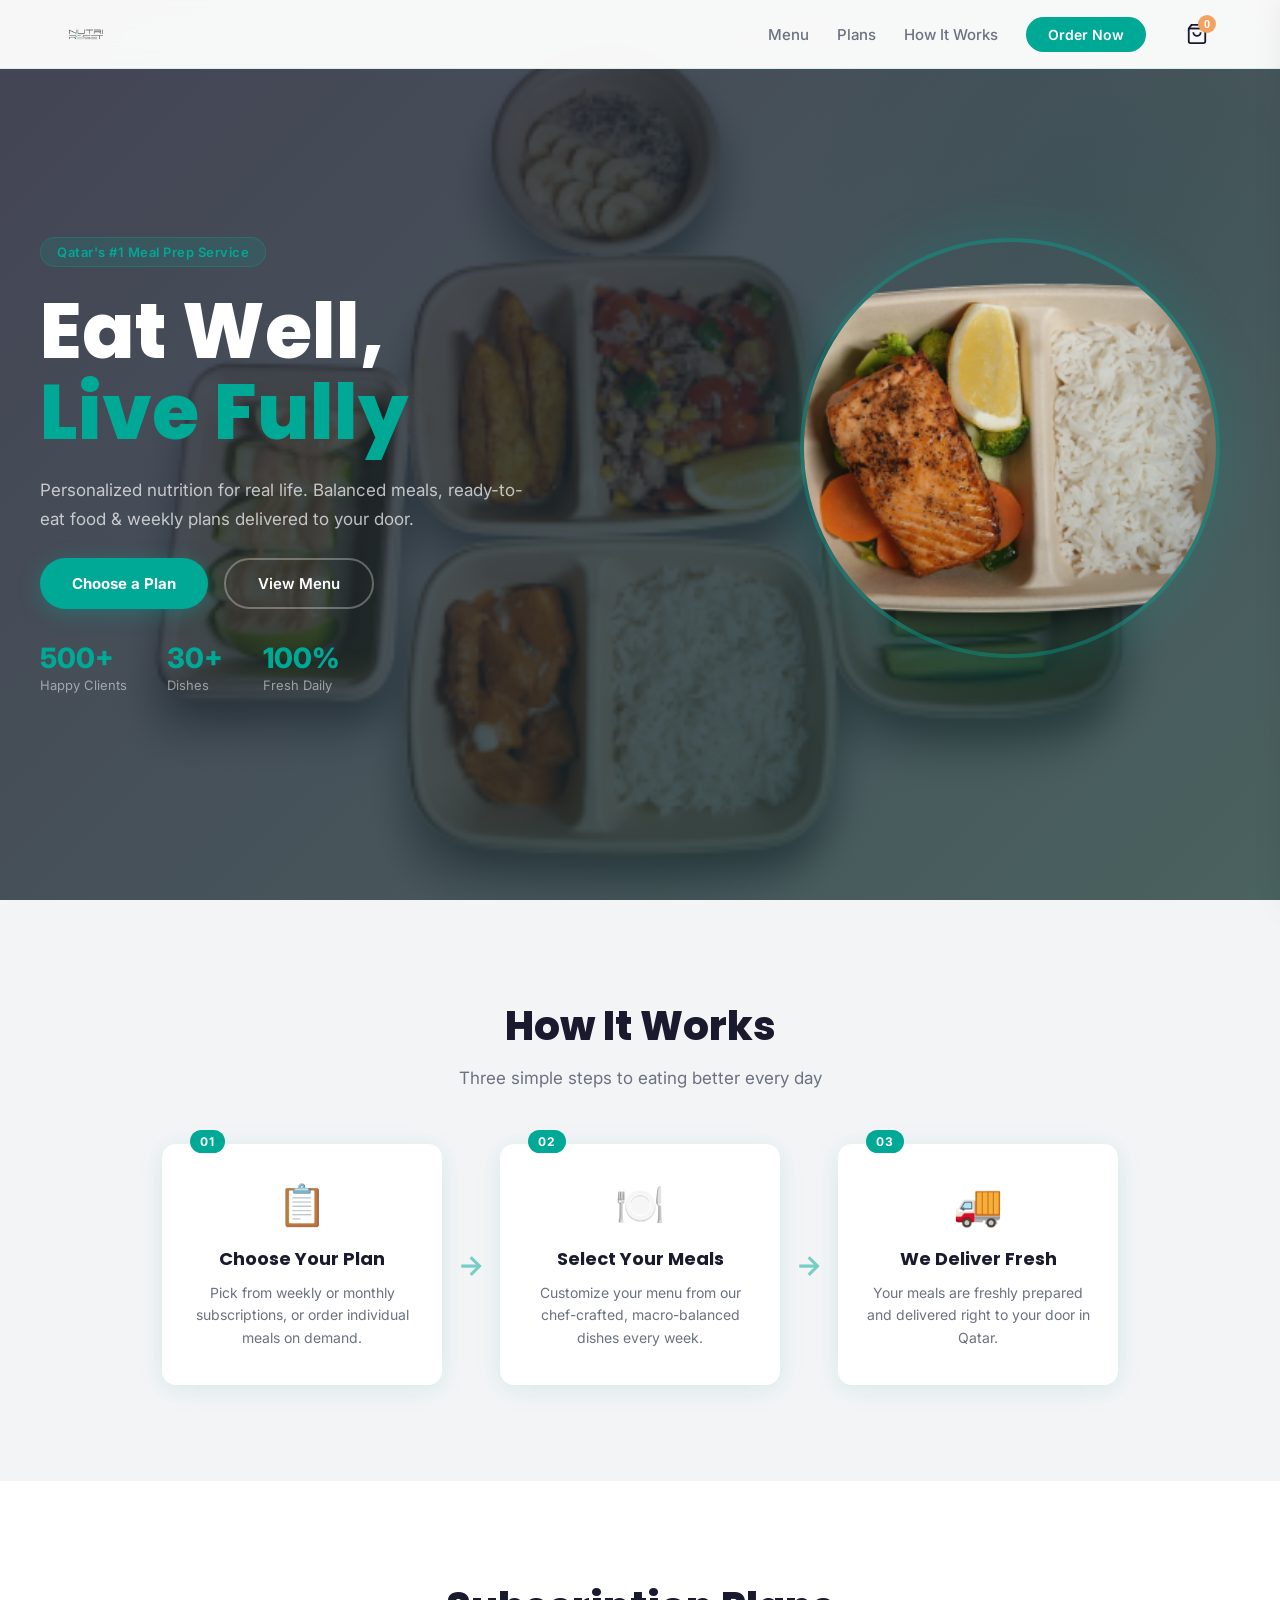
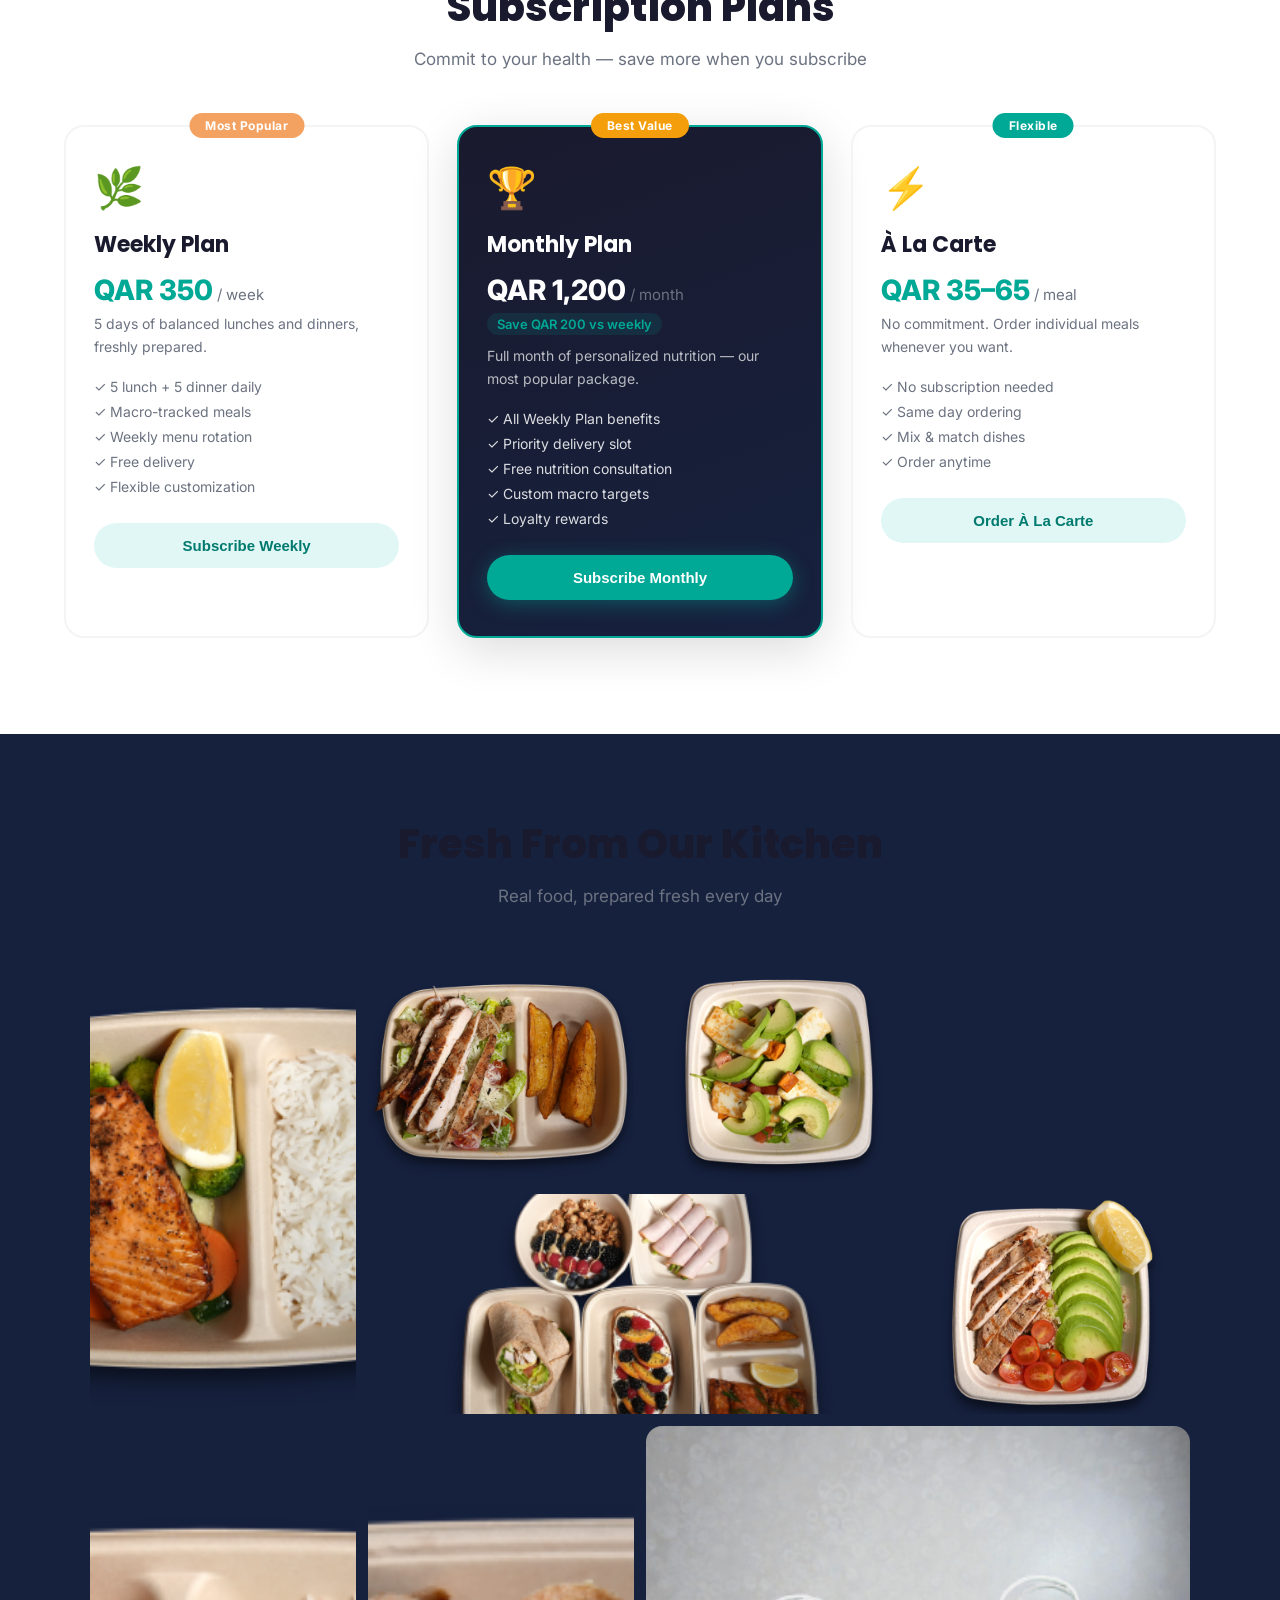
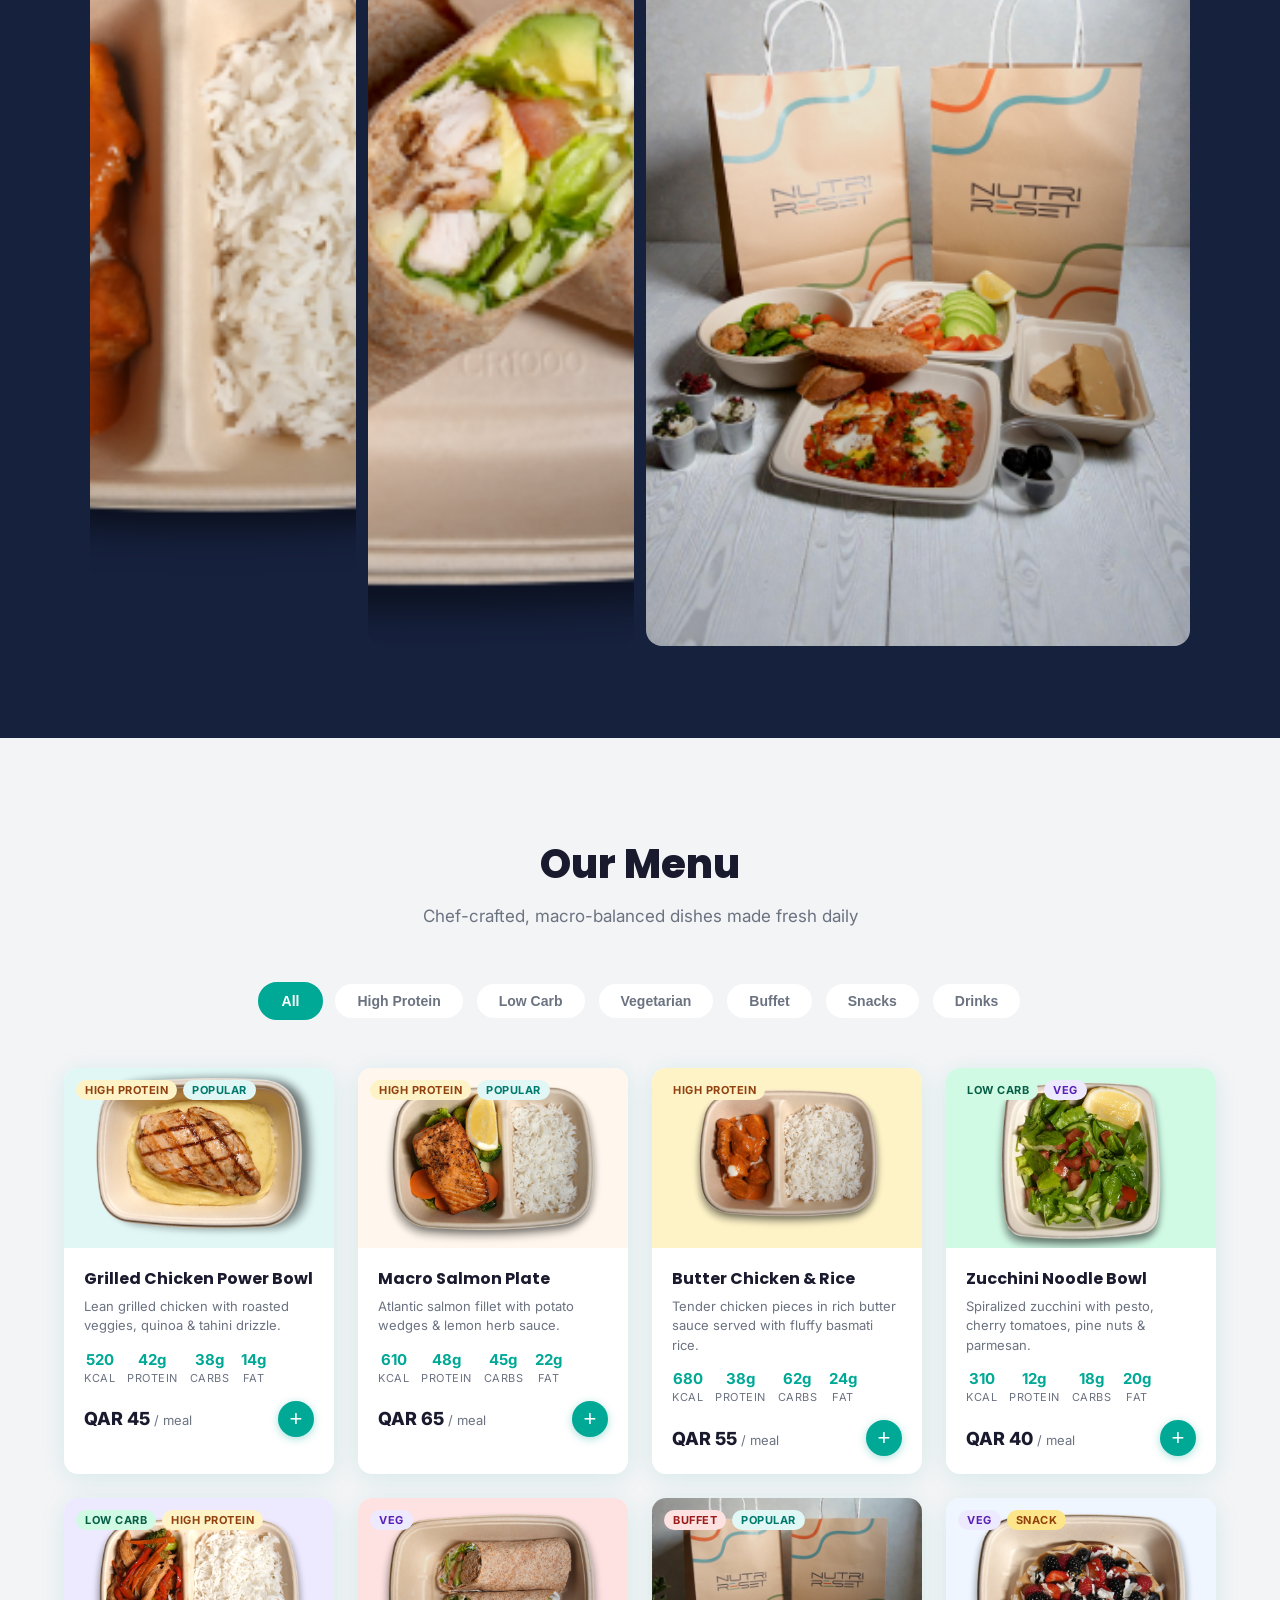
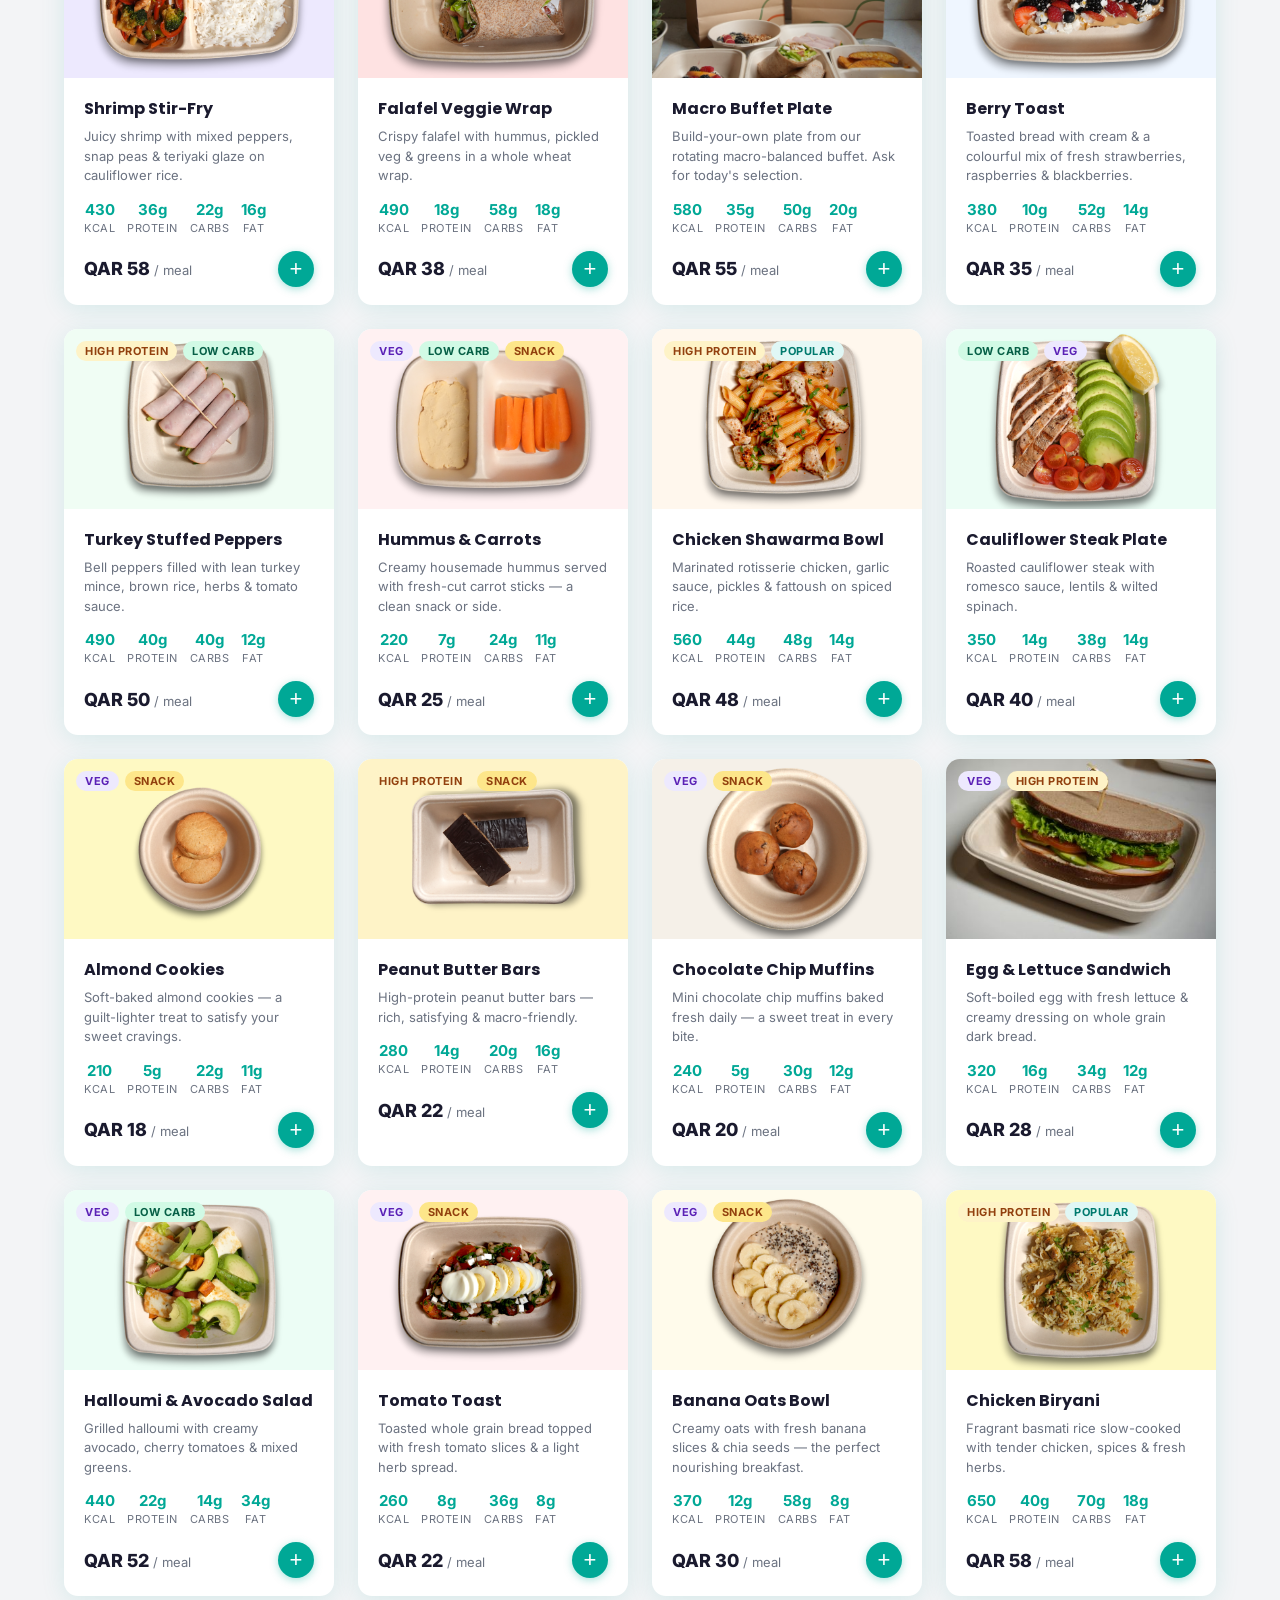
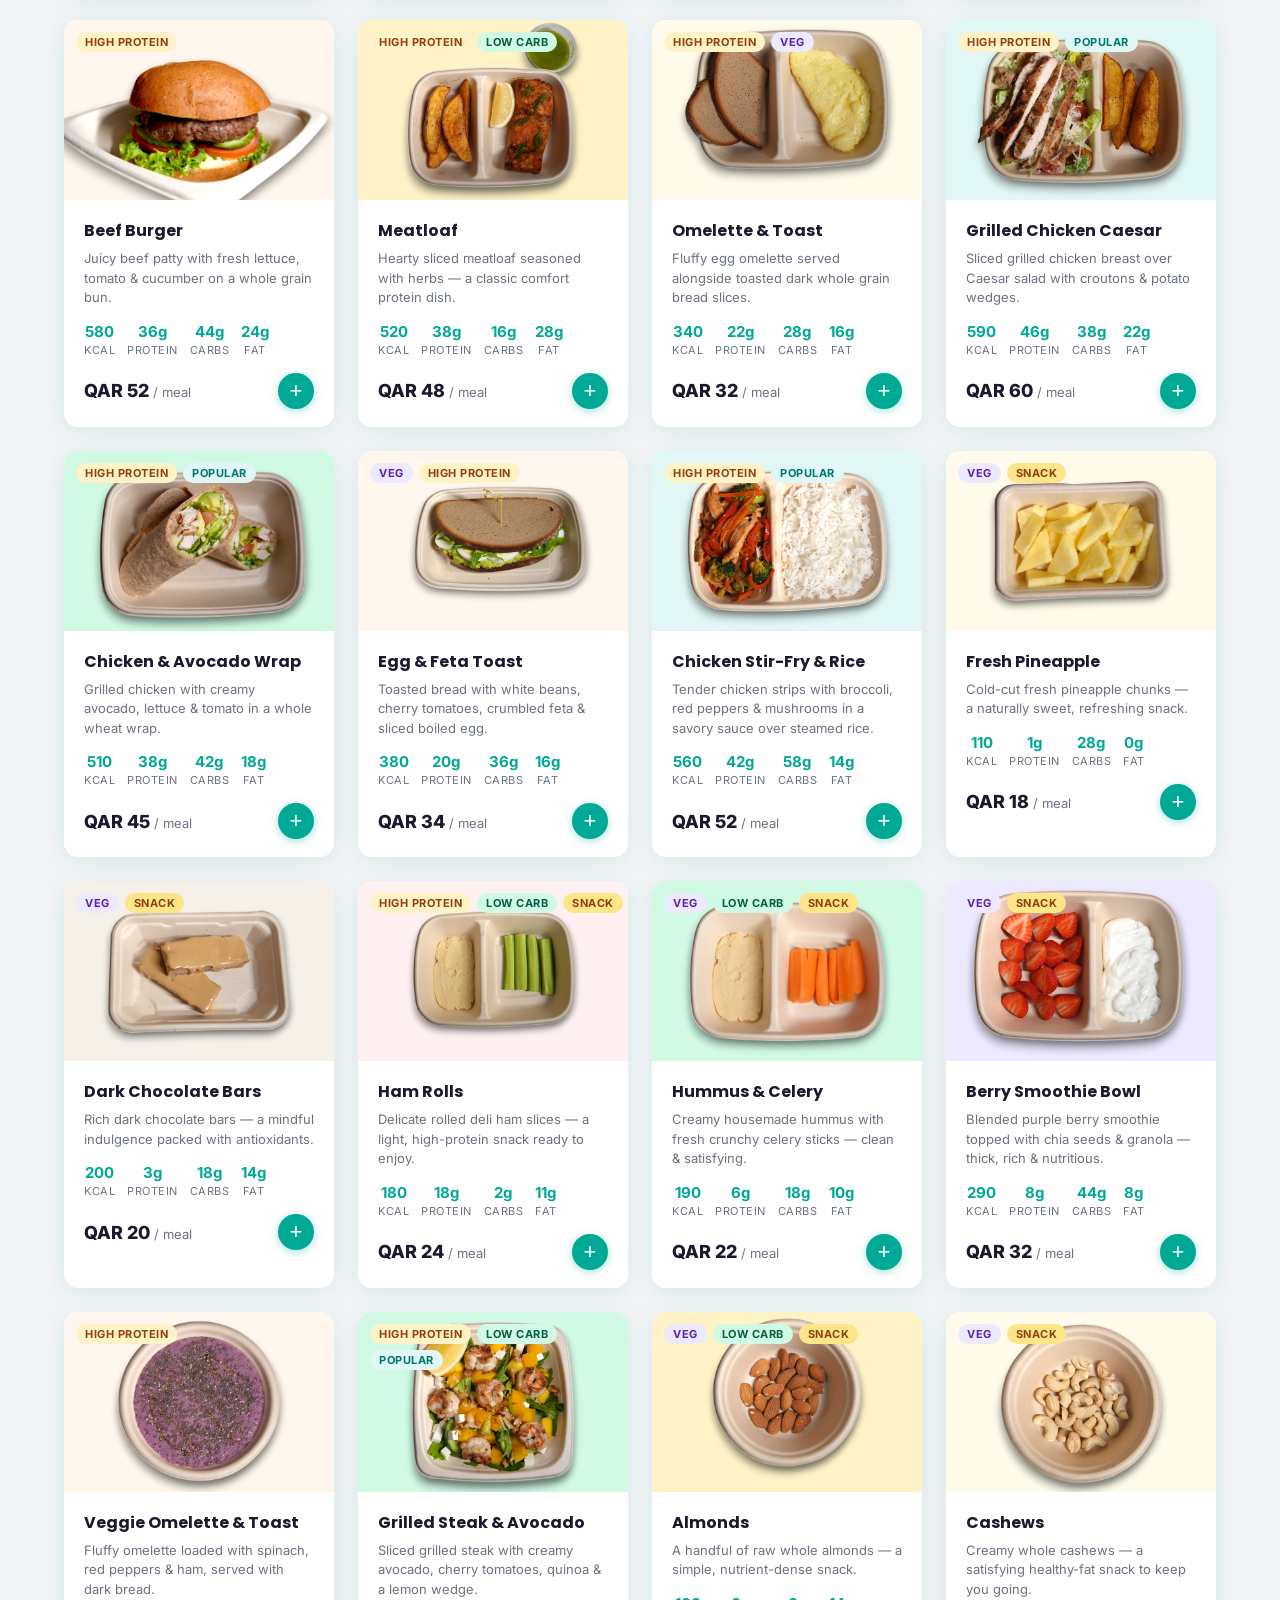
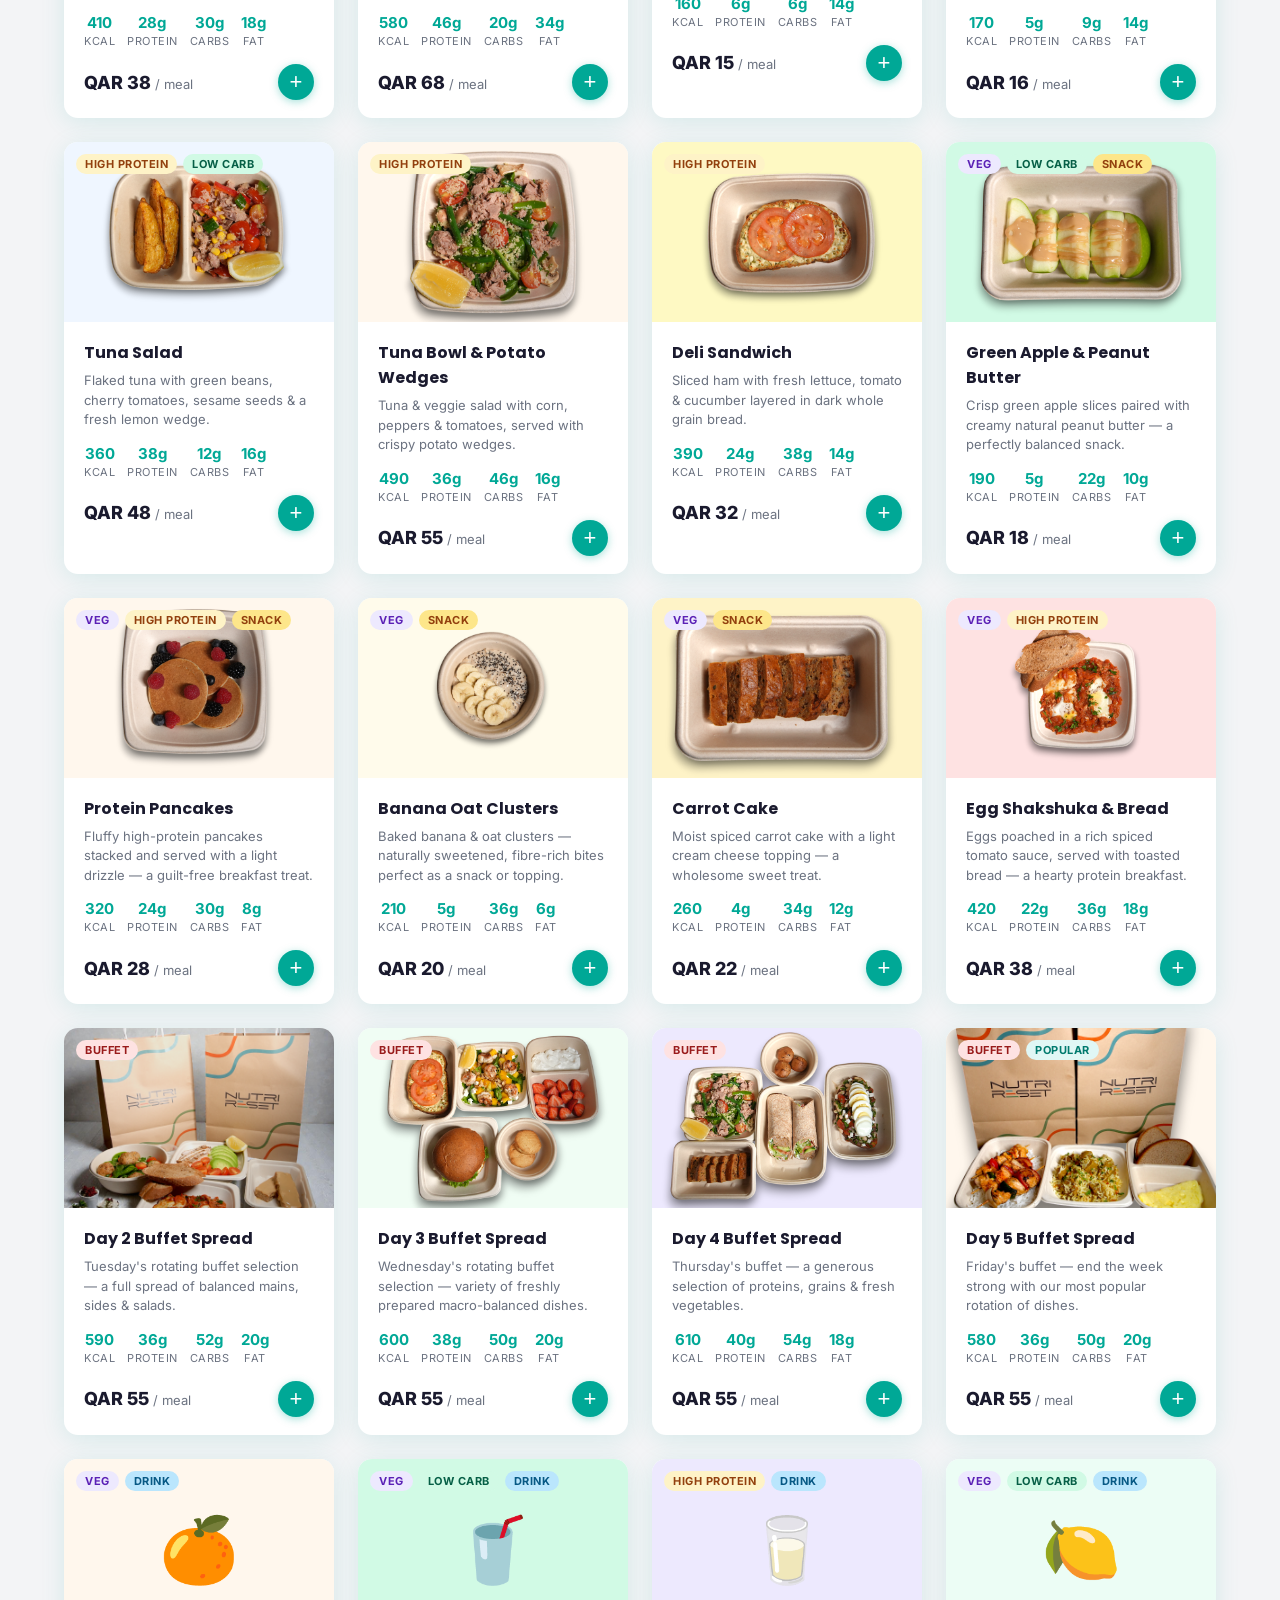
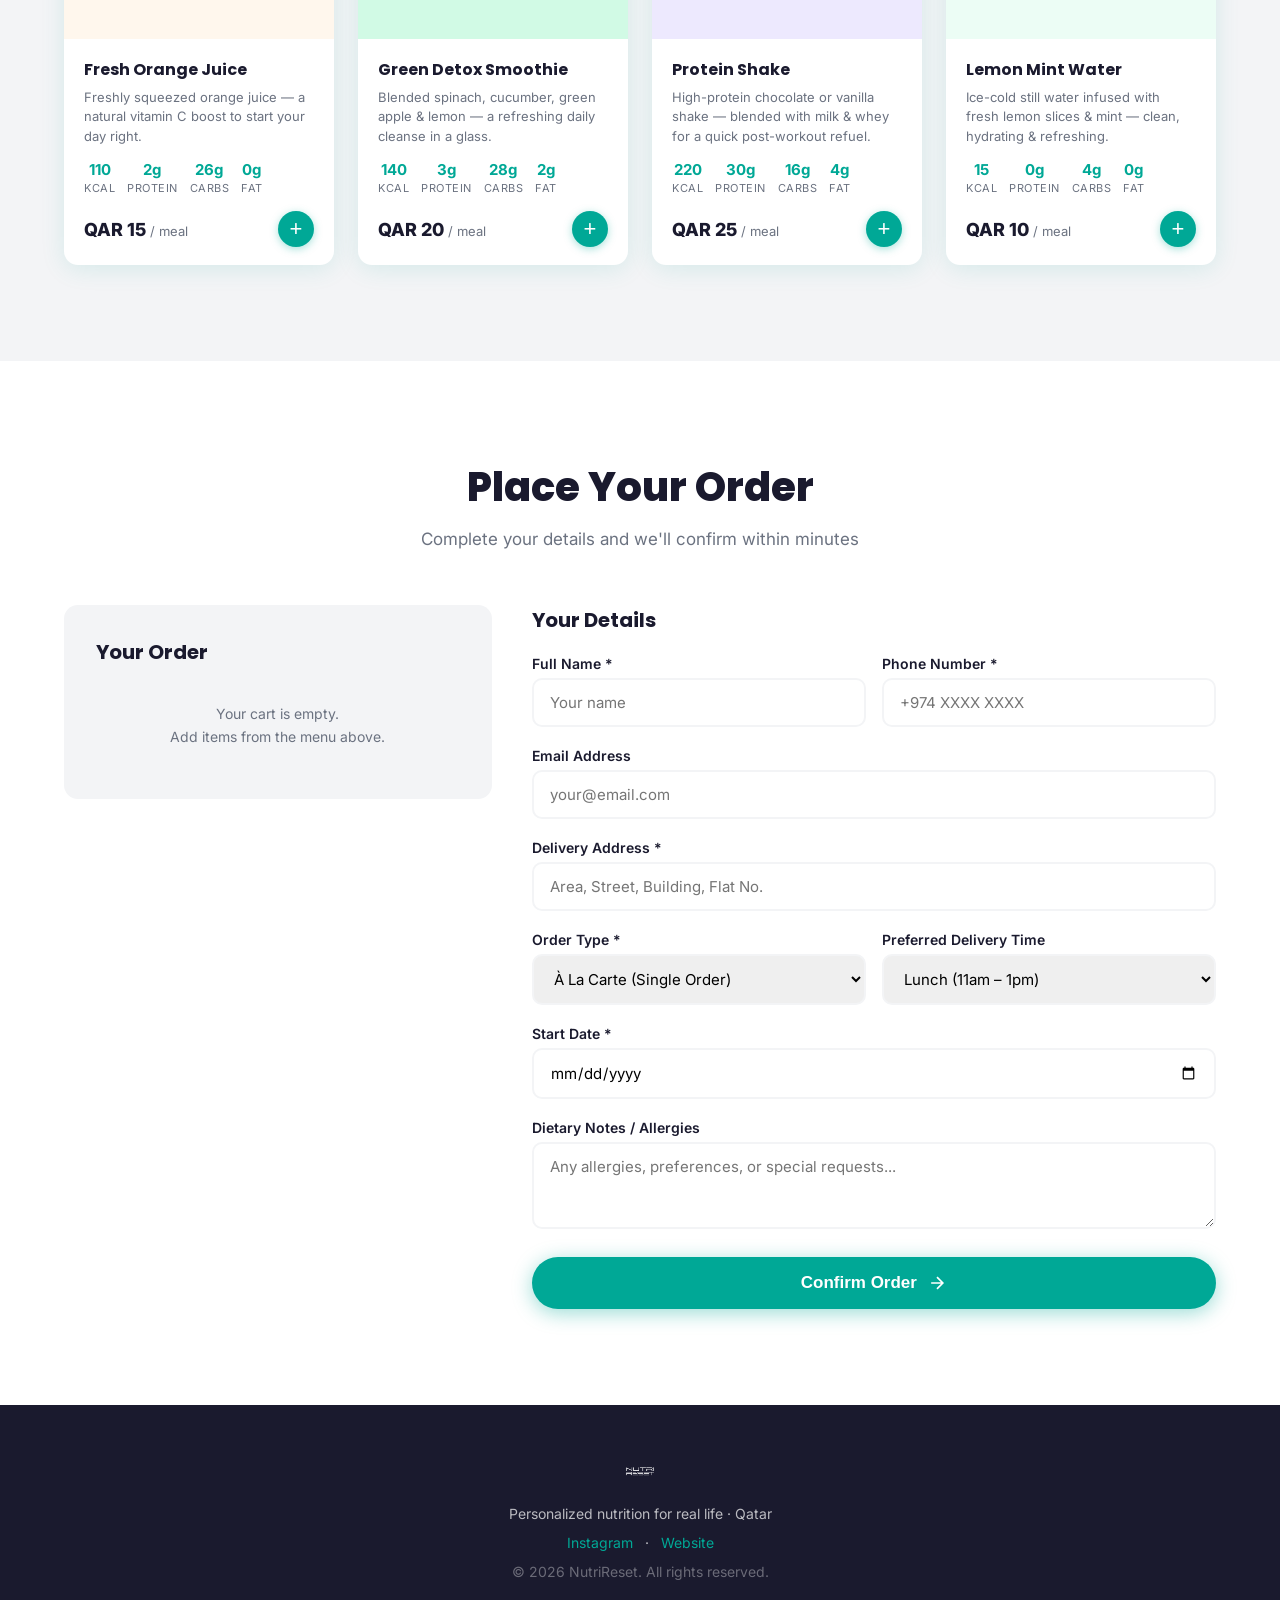
==== commit 9e78091f: "Fix gallery images, add drinks & more buffet dishes - Fix broken gallery: replace 3O1A*.jpg refs wit" ====
--- a/nutireset.html
+++ b/nutireset.html
@@ -54,7 +54,7 @@
     </div>
   </div>
   <div class="hero-image">
-    <img src="images/3O1A3606.jpg" alt="Fresh macro-balanced meal" class="hero-food-photo" />
+    <img src="images/Grilled salmon with rice & vegetables.png" alt="Fresh macro-balanced meal" class="hero-food-photo" />
   </div>
 </section>
 
@@ -153,14 +153,14 @@
     <h2 class="section-title">Fresh From Our Kitchen</h2>
     <p class="section-sub">Real food, prepared fresh every day</p>
     <div class="gallery-grid">
-      <div class="gallery-item gallery-tall"><img src="images/3O1A3432.jpg" alt="Fresh meal" loading="lazy" /></div>
-      <div class="gallery-item"><img src="images/3O1A3441.jpg" alt="Healthy dish" loading="lazy" /></div>
-      <div class="gallery-item"><img src="images/3O1A3450.jpg" alt="Nutritious meal" loading="lazy" /></div>
-      <div class="gallery-item gallery-wide"><img src="images/3O1A3463.jpg" alt="Meal prep" loading="lazy" /></div>
-      <div class="gallery-item"><img src="images/3O1A3475.jpg" alt="Fresh ingredients" loading="lazy" /></div>
-      <div class="gallery-item gallery-tall"><img src="images/3O1A3490.jpg" alt="Balanced plate" loading="lazy" /></div>
-      <div class="gallery-item"><img src="images/3O1A3502.jpg" alt="Protein meal" loading="lazy" /></div>
-      <div class="gallery-item gallery-wide"><img src="images/3O1A3518.jpg" alt="Daily meals" loading="lazy" /></div>
+      <div class="gallery-item gallery-tall"><img src="images/Grilled salmon with rice & vegetables.png" alt="Grilled salmon plate" loading="lazy" /></div>
+      <div class="gallery-item"><img src="images/Chicken Ceaser with Potatos.png" alt="Chicken Caesar salad" loading="lazy" /></div>
+      <div class="gallery-item"><img src="images/Avocado Hallumi Salad.png" alt="Halloumi avocado salad" loading="lazy" /></div>
+      <div class="gallery-item gallery-wide"><img src="images/day1 full menu.png" alt="Full day meal spread" loading="lazy" /></div>
+      <div class="gallery-item"><img src="images/quinoa salad & avocado.png" alt="Quinoa avocado bowl" loading="lazy" /></div>
+      <div class="gallery-item gallery-tall"><img src="images/Low Fat Butter Chicken.png" alt="Butter chicken" loading="lazy" /></div>
+      <div class="gallery-item"><img src="images/chicken mozarella wrap.png" alt="Chicken mozzarella wrap" loading="lazy" /></div>
+      <div class="gallery-item gallery-wide"><img src="images/day 2 overall.png" alt="Day 2 full meal plan" loading="lazy" /></div>
     </div>
   </div>
 </section>
@@ -178,6 +178,7 @@
       <button class="filter-btn" onclick="filterMenu('vegetarian', this)">Vegetarian</button>
       <button class="filter-btn" onclick="filterMenu('buffet', this)">Buffet</button>
       <button class="filter-btn" onclick="filterMenu('snack', this)">Snacks</button>
+      <button class="filter-btn" onclick="filterMenu('drinks', this)">Drinks</button>
     </div>
 
     <div class="menu-grid" id="menuGrid">
--- a/nutireset.css
+++ b/nutireset.css
@@ -109,7 +109,7 @@
 .hero {
   min-height: 100vh;
   background: linear-gradient(135deg, var(--dark) 0%, var(--dark2) 50%, #0d2d2a 100%);
-  background-image: url('images/3O1A3689.jpg');
+  background-image: url('images/Full Day meals.png');
   background-size: cover;
   background-position: center;
   display: flex; align-items: center;
@@ -364,6 +364,7 @@
 .tag-buffet { background: #FEE2E2; color: #991B1B; }
 .tag-popular { background: var(--teal-lt); color: var(--teal-dk); }
 .tag-snack { background: #FDE68A; color: #92400E; }
+.tag-drinks { background: #BAE6FD; color: #075985; }
 
 .dish-body { padding: 18px 20px; }
 .dish-body h4 { font-size: 16px; font-weight: 700; margin-bottom: 6px; }
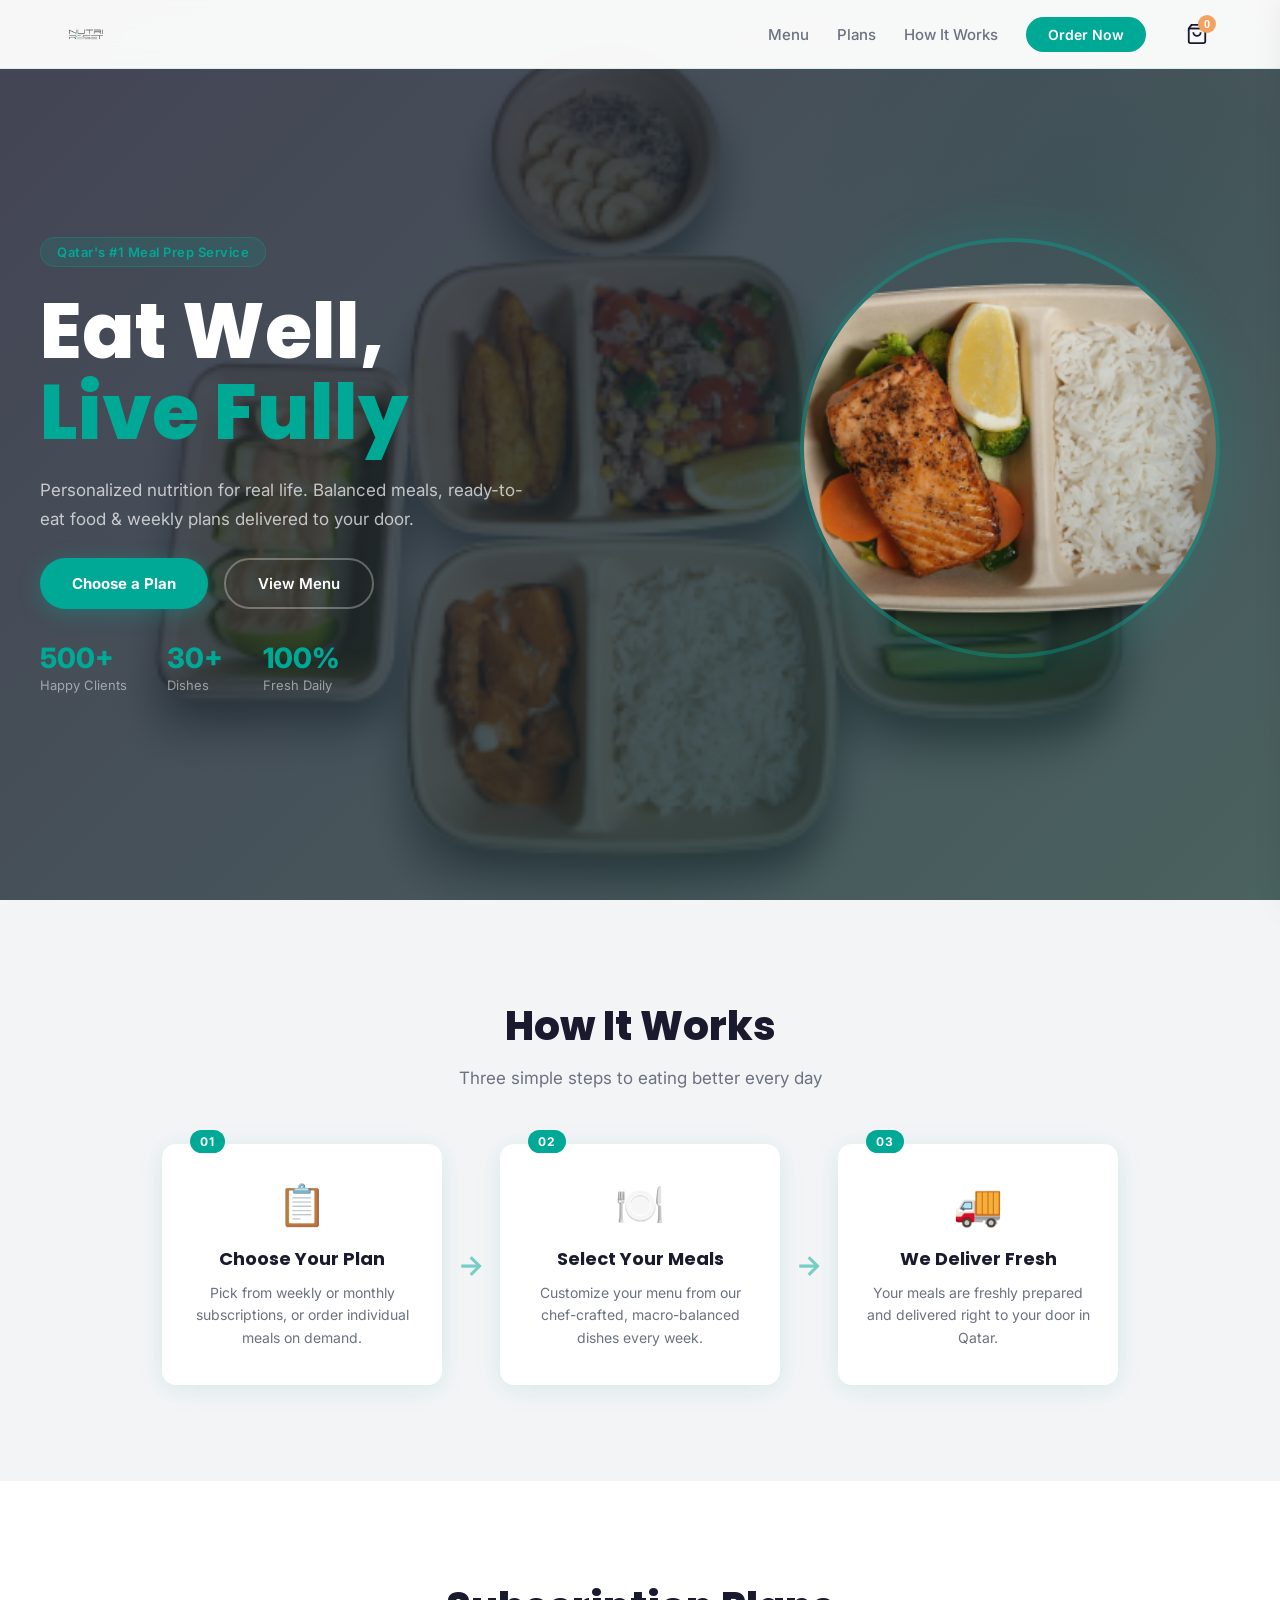
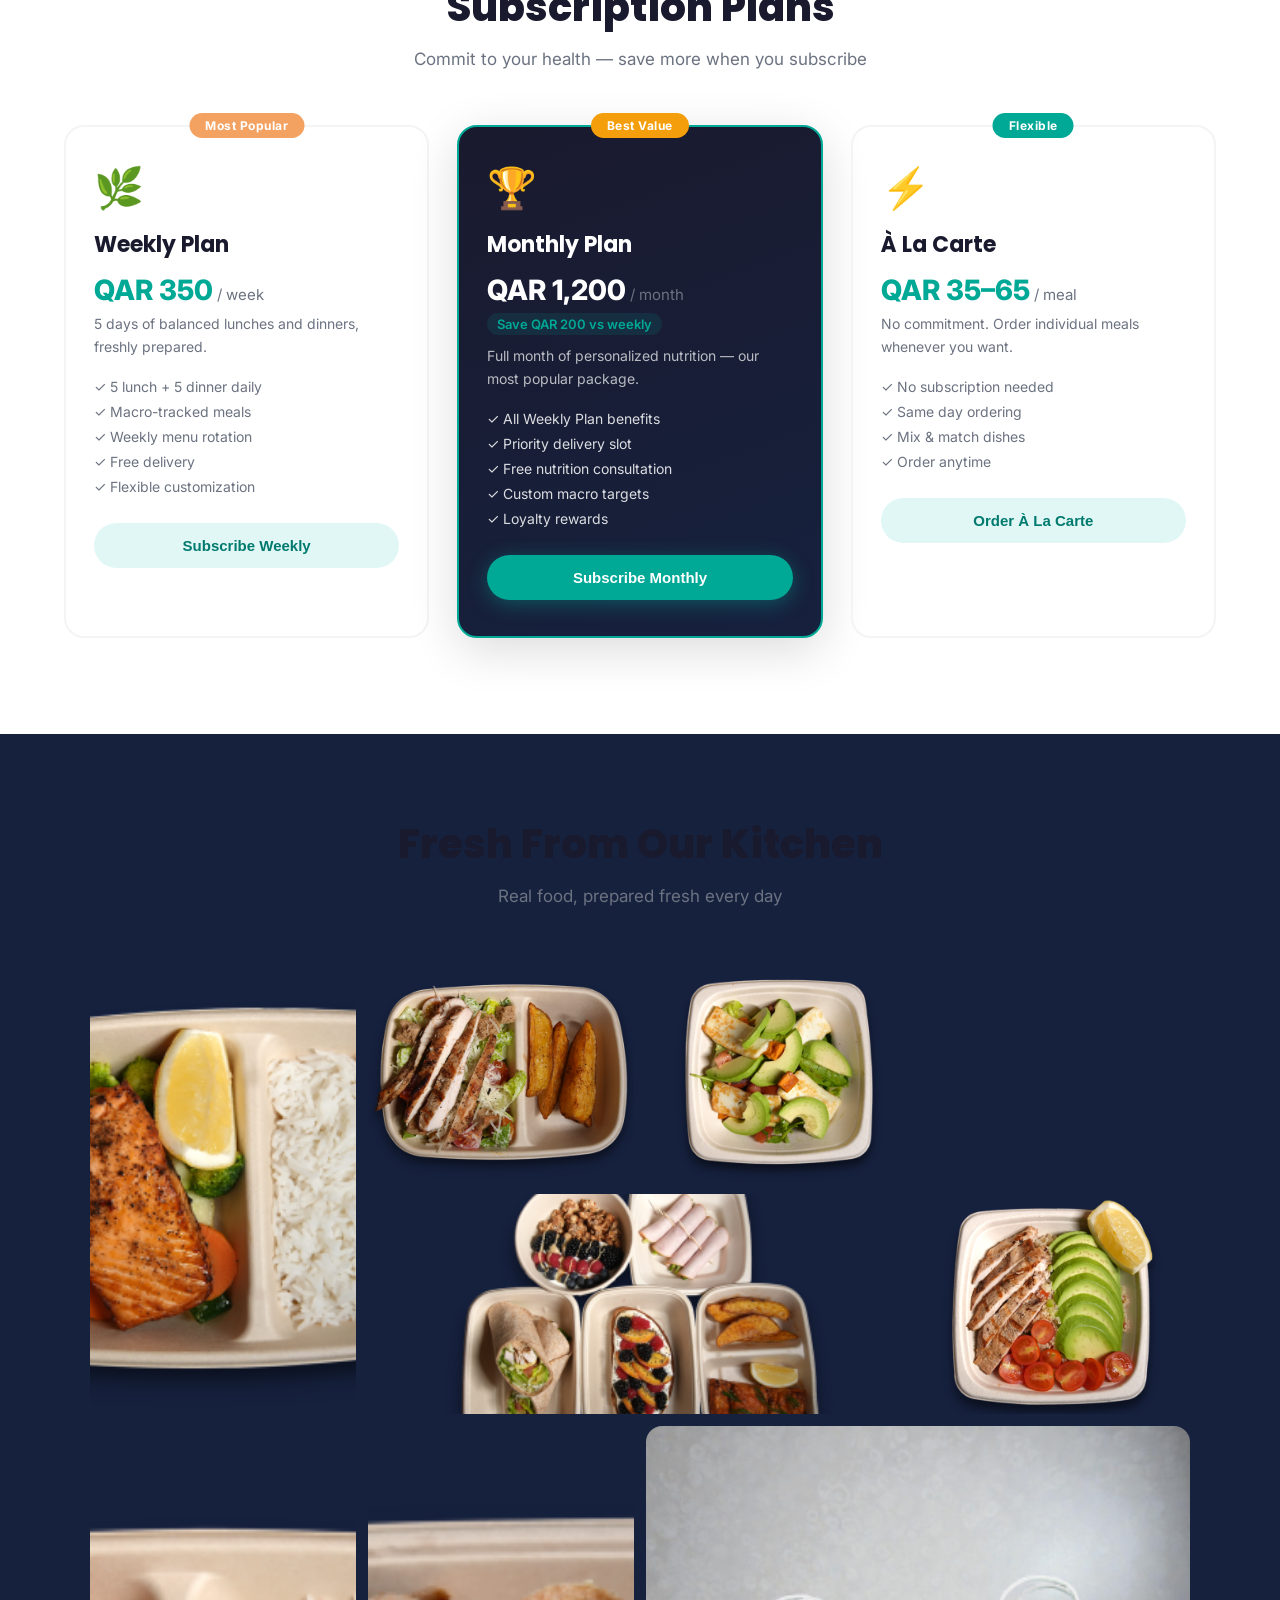
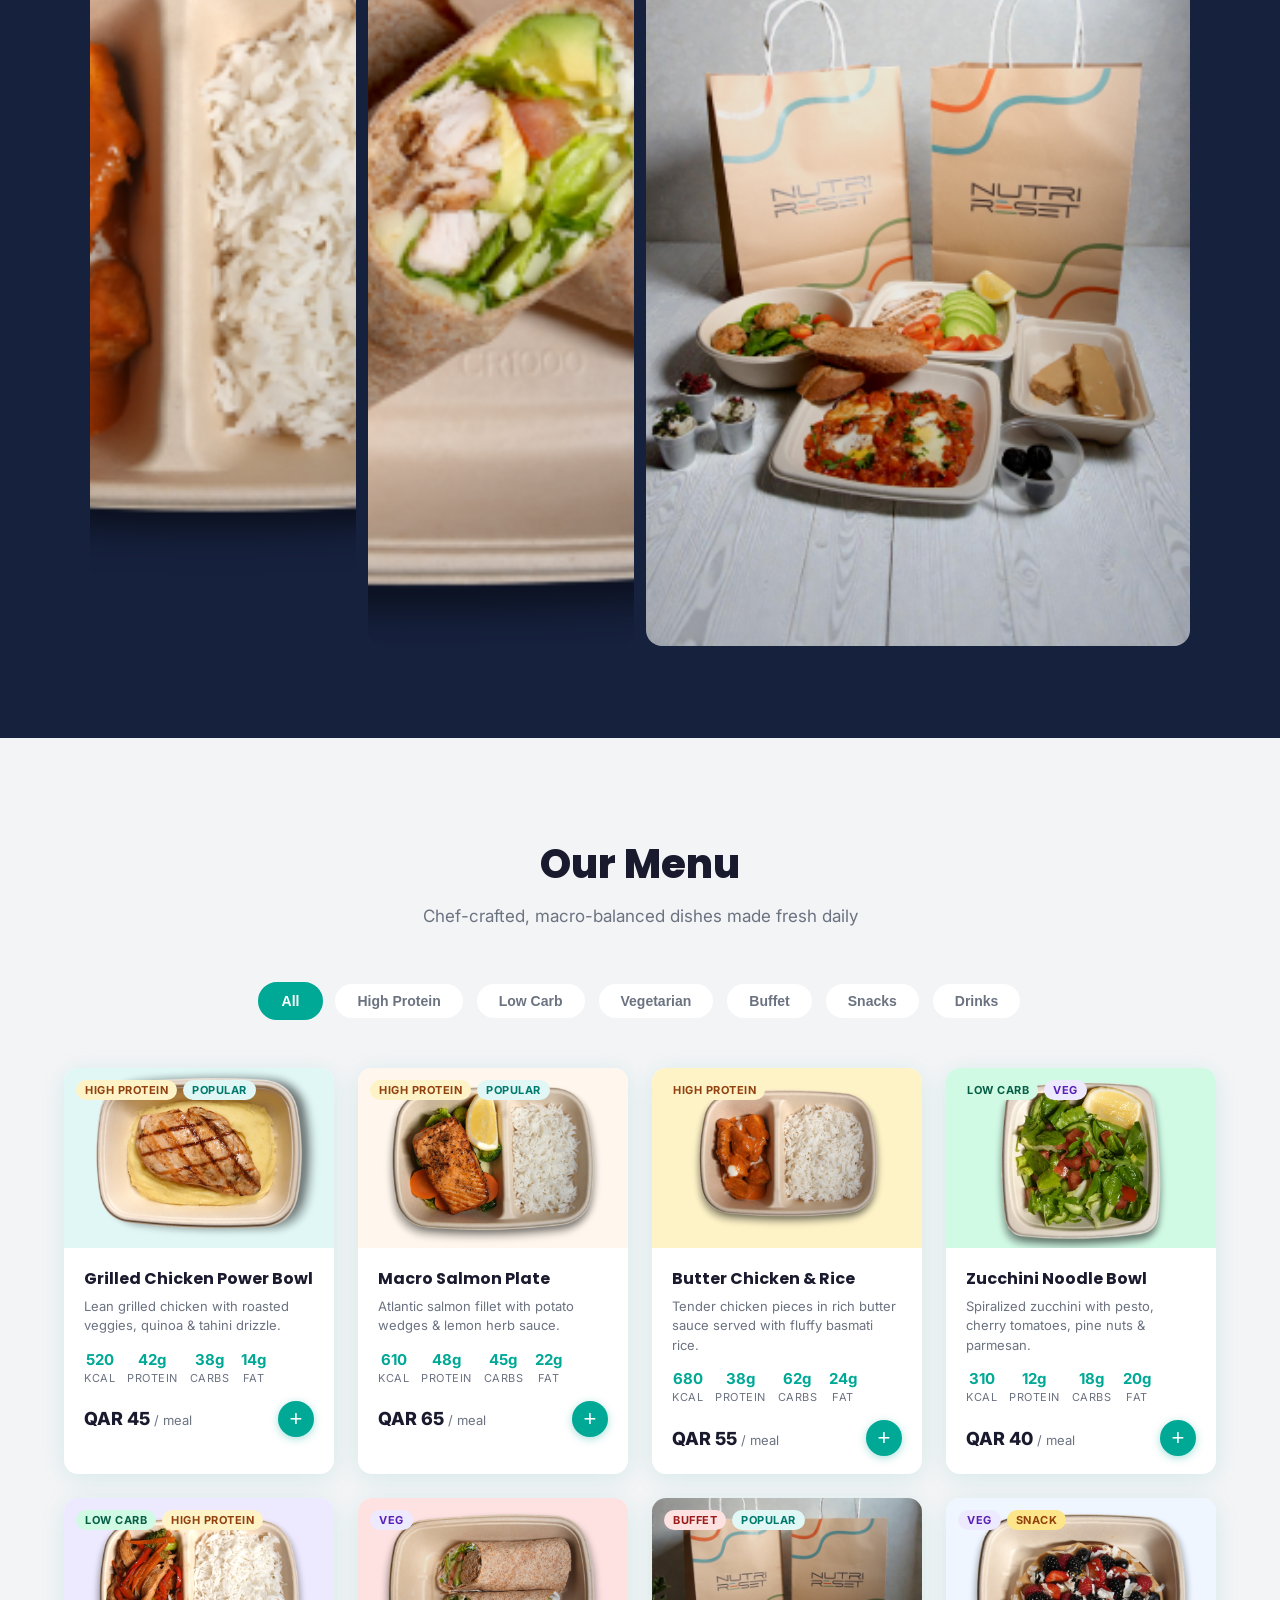
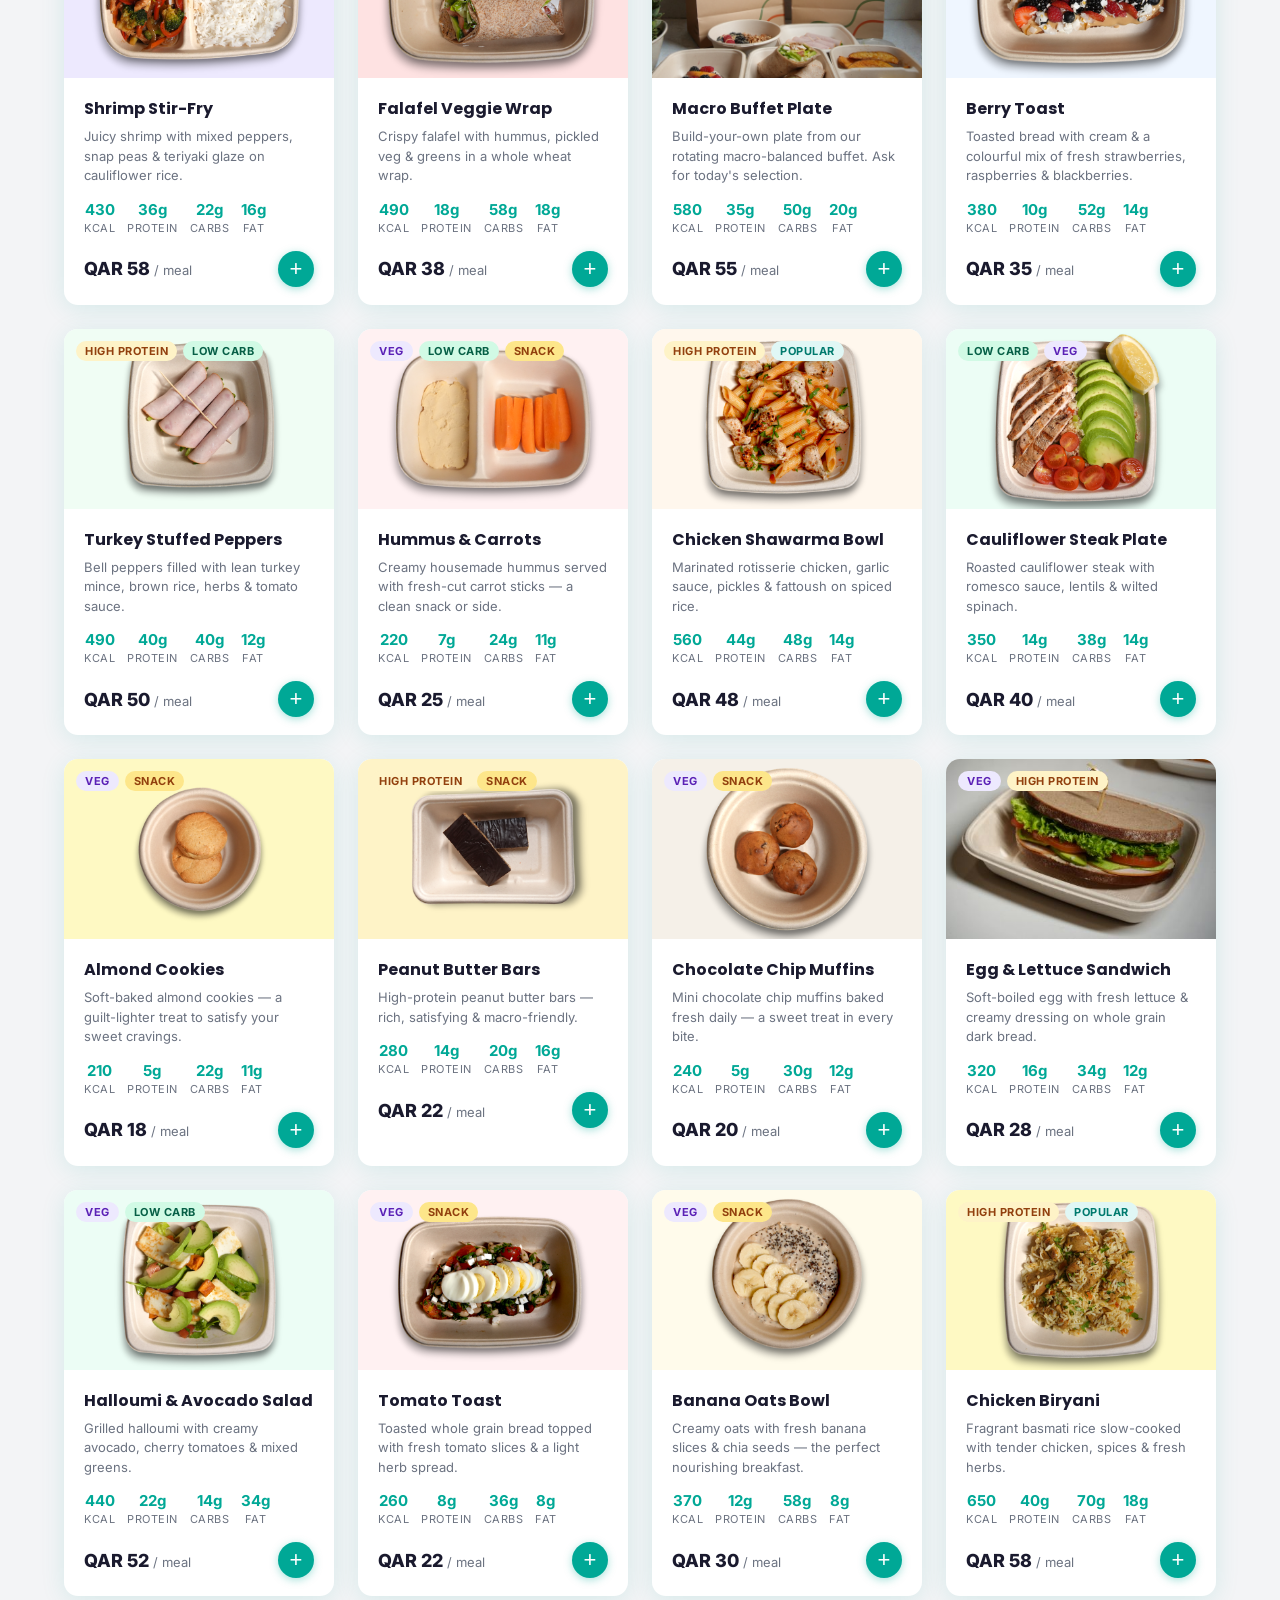
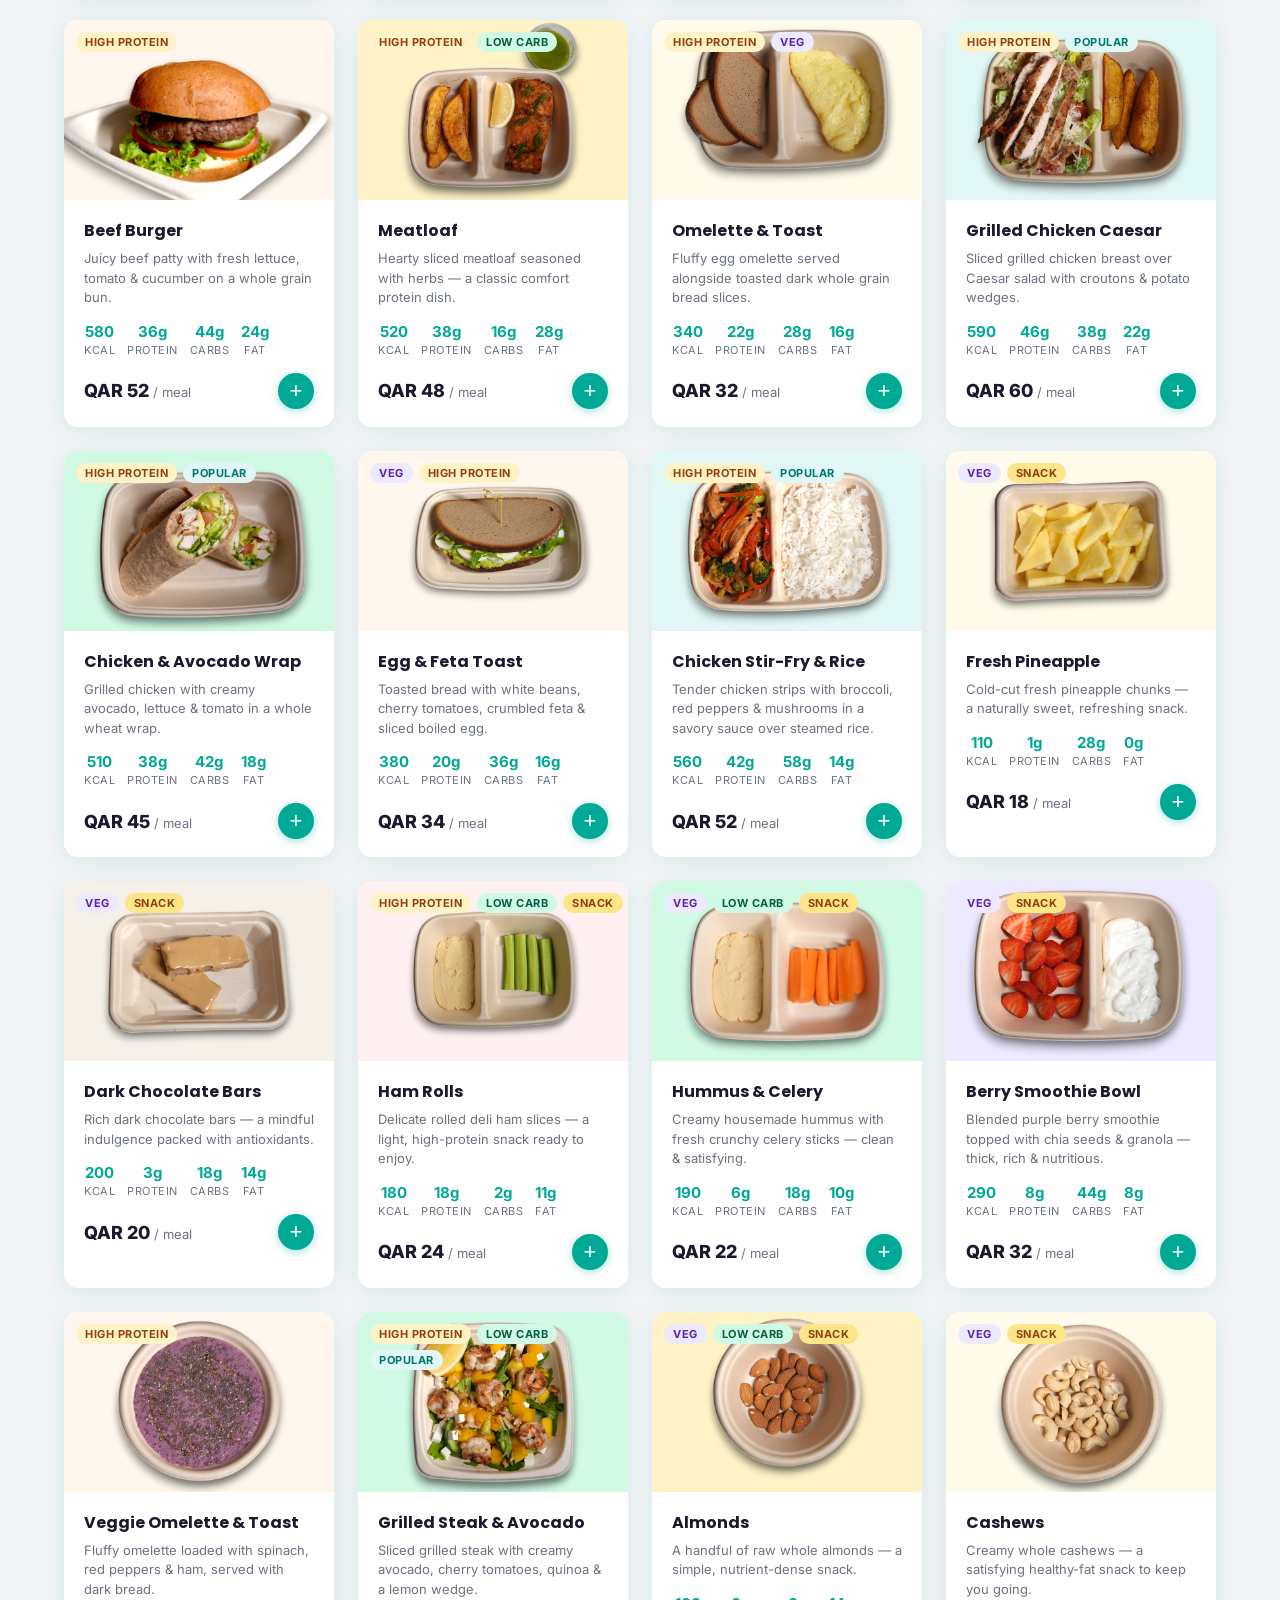
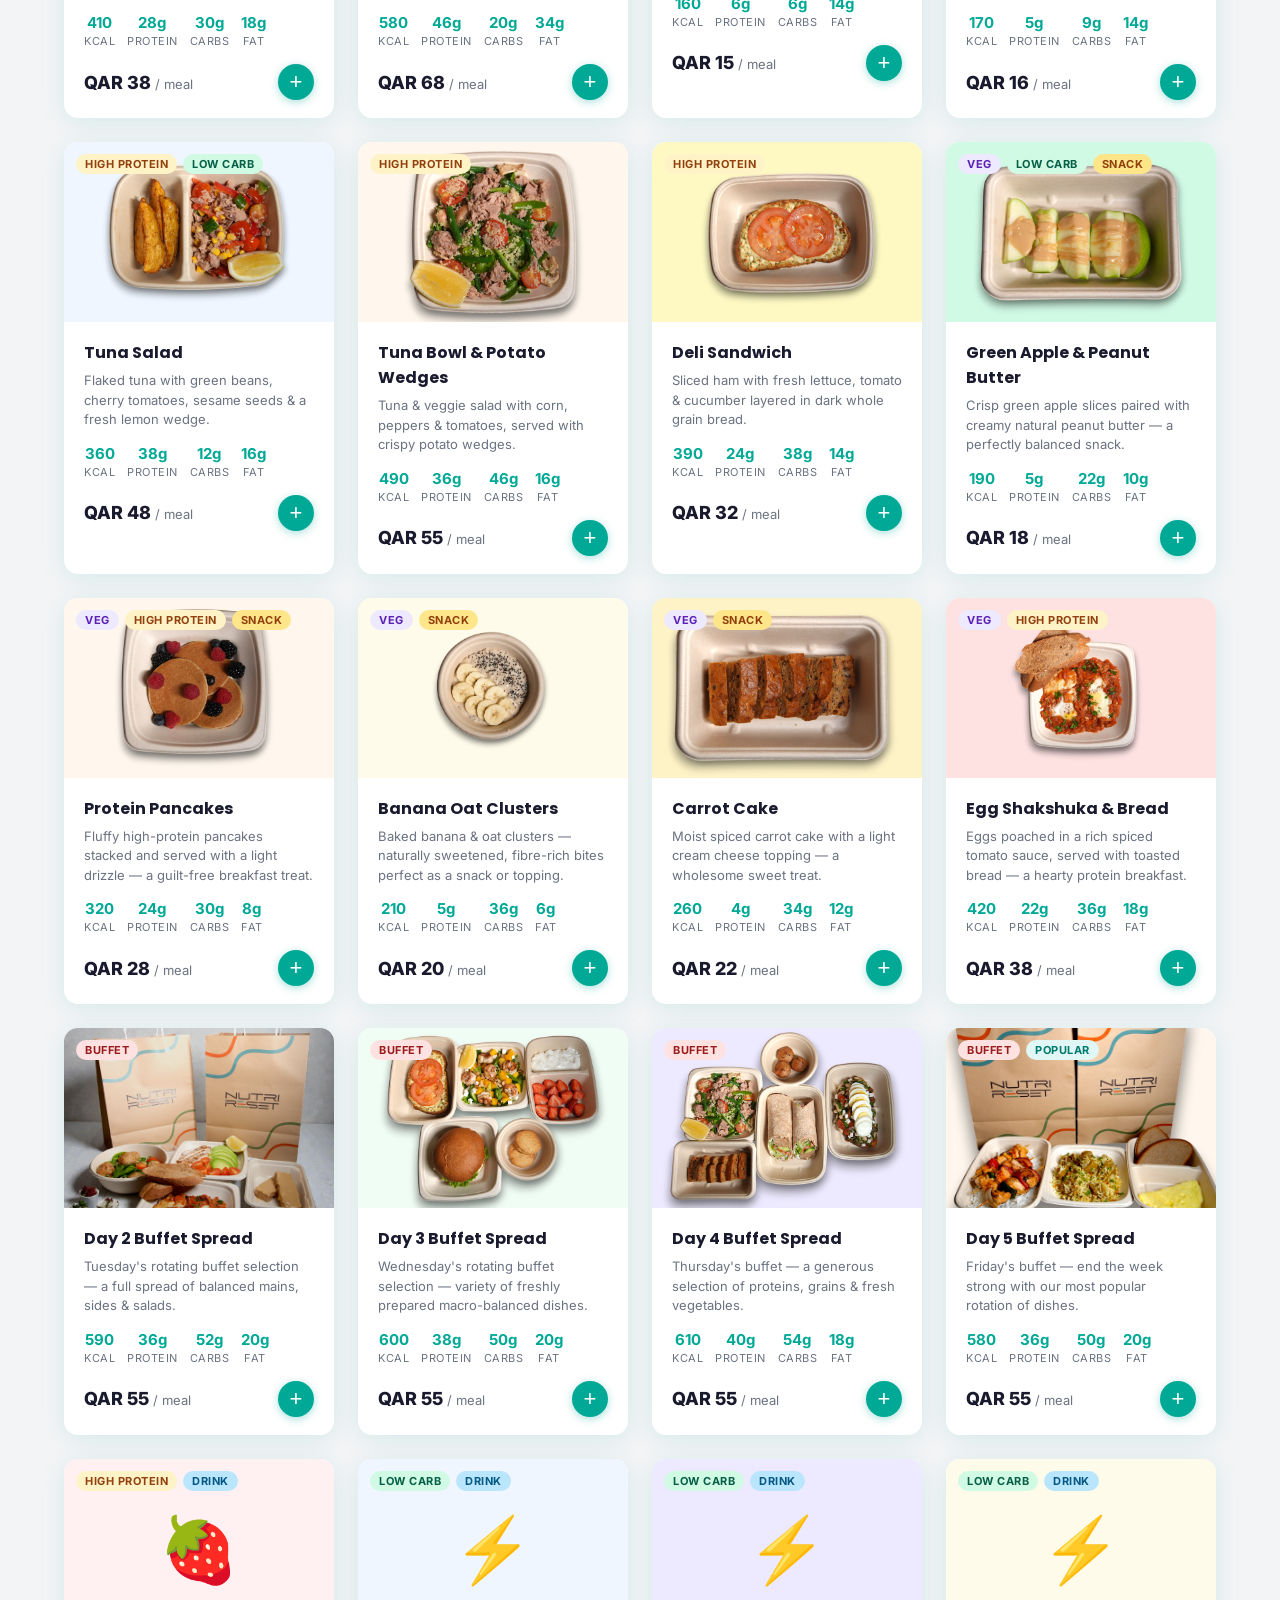
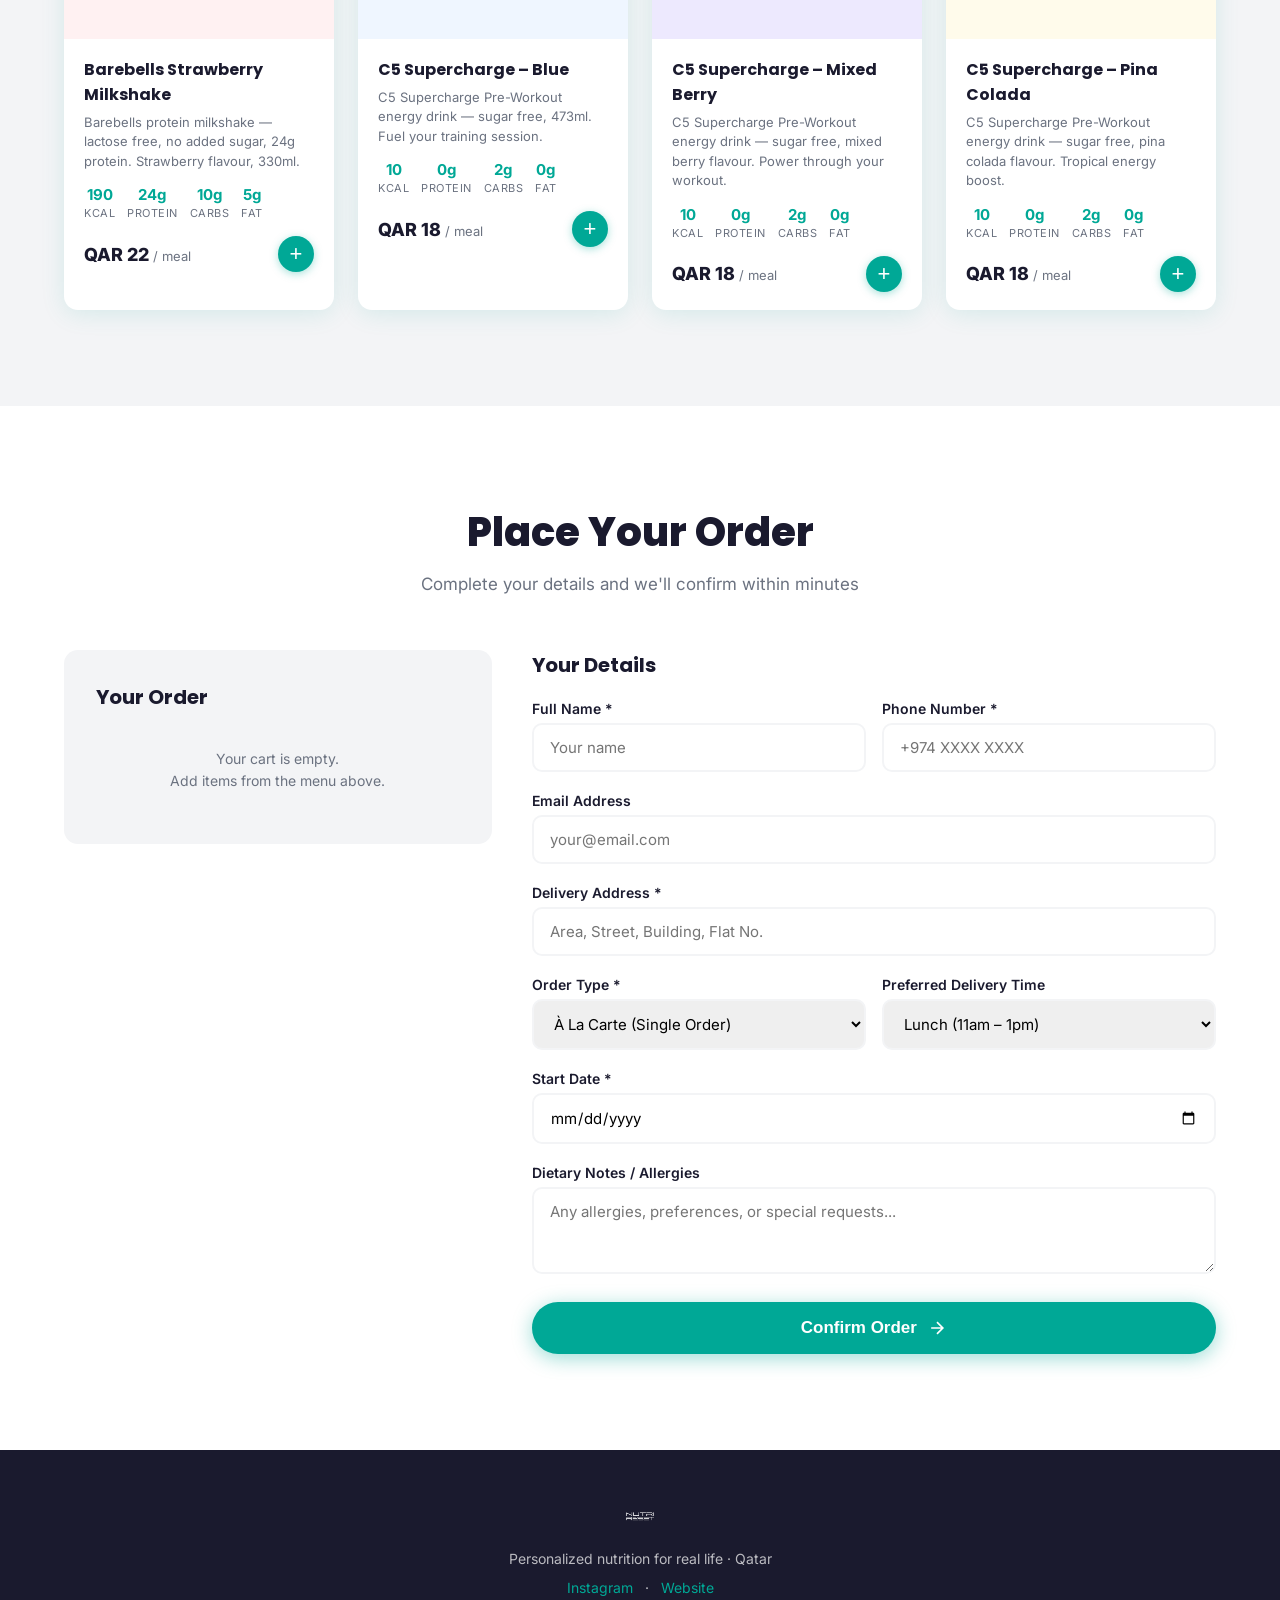
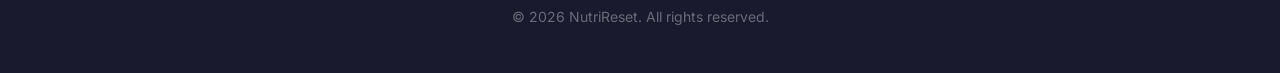
==== commit b597687b: "Fix broken images (URL-encode spaces/& in filenames) + real drink products - URL-encode all filename" ====
--- a/nutireset.html
+++ b/nutireset.html
@@ -54,7 +54,7 @@
     </div>
   </div>
   <div class="hero-image">
-    <img src="images/Grilled salmon with rice & vegetables.png" alt="Fresh macro-balanced meal" class="hero-food-photo" />
+    <img src="images/Grilled%20salmon%20with%20rice%20%26%20vegetables.png" alt="Fresh macro-balanced meal" class="hero-food-photo" />
   </div>
 </section>
 
@@ -153,14 +153,14 @@
     <h2 class="section-title">Fresh From Our Kitchen</h2>
     <p class="section-sub">Real food, prepared fresh every day</p>
     <div class="gallery-grid">
-      <div class="gallery-item gallery-tall"><img src="images/Grilled salmon with rice & vegetables.png" alt="Grilled salmon plate" loading="lazy" /></div>
-      <div class="gallery-item"><img src="images/Chicken Ceaser with Potatos.png" alt="Chicken Caesar salad" loading="lazy" /></div>
-      <div class="gallery-item"><img src="images/Avocado Hallumi Salad.png" alt="Halloumi avocado salad" loading="lazy" /></div>
-      <div class="gallery-item gallery-wide"><img src="images/day1 full menu.png" alt="Full day meal spread" loading="lazy" /></div>
-      <div class="gallery-item"><img src="images/quinoa salad & avocado.png" alt="Quinoa avocado bowl" loading="lazy" /></div>
-      <div class="gallery-item gallery-tall"><img src="images/Low Fat Butter Chicken.png" alt="Butter chicken" loading="lazy" /></div>
-      <div class="gallery-item"><img src="images/chicken mozarella wrap.png" alt="Chicken mozzarella wrap" loading="lazy" /></div>
-      <div class="gallery-item gallery-wide"><img src="images/day 2 overall.png" alt="Day 2 full meal plan" loading="lazy" /></div>
+      <div class="gallery-item gallery-tall"><img src="images/Grilled%20salmon%20with%20rice%20%26%20vegetables.png" alt="Grilled salmon plate" loading="lazy" /></div>
+      <div class="gallery-item"><img src="images/Chicken%20Ceaser%20with%20Potatos.png" alt="Chicken Caesar salad" loading="lazy" /></div>
+      <div class="gallery-item"><img src="images/Avocado%20Hallumi%20Salad.png" alt="Halloumi avocado salad" loading="lazy" /></div>
+      <div class="gallery-item gallery-wide"><img src="images/day1%20full%20menu.png" alt="Full day meal spread" loading="lazy" /></div>
+      <div class="gallery-item"><img src="images/quinoa%20salad%20%26%20avocado.png" alt="Quinoa avocado bowl" loading="lazy" /></div>
+      <div class="gallery-item gallery-tall"><img src="images/Low%20Fat%20Butter%20Chicken.png" alt="Butter chicken" loading="lazy" /></div>
+      <div class="gallery-item"><img src="images/chicken%20mozarella%20wrap.png" alt="Chicken mozzarella wrap" loading="lazy" /></div>
+      <div class="gallery-item gallery-wide"><img src="images/day%202%20overall.png" alt="Day 2 full meal plan" loading="lazy" /></div>
     </div>
   </div>
 </section>
--- a/nutireset.css
+++ b/nutireset.css
@@ -109,7 +109,7 @@
 .hero {
   min-height: 100vh;
   background: linear-gradient(135deg, var(--dark) 0%, var(--dark2) 50%, #0d2d2a 100%);
-  background-image: url('images/Full Day meals.png');
+  background-image: url('images/Full%20Day%20meals.png');
   background-size: cover;
   background-position: center;
   display: flex; align-items: center;
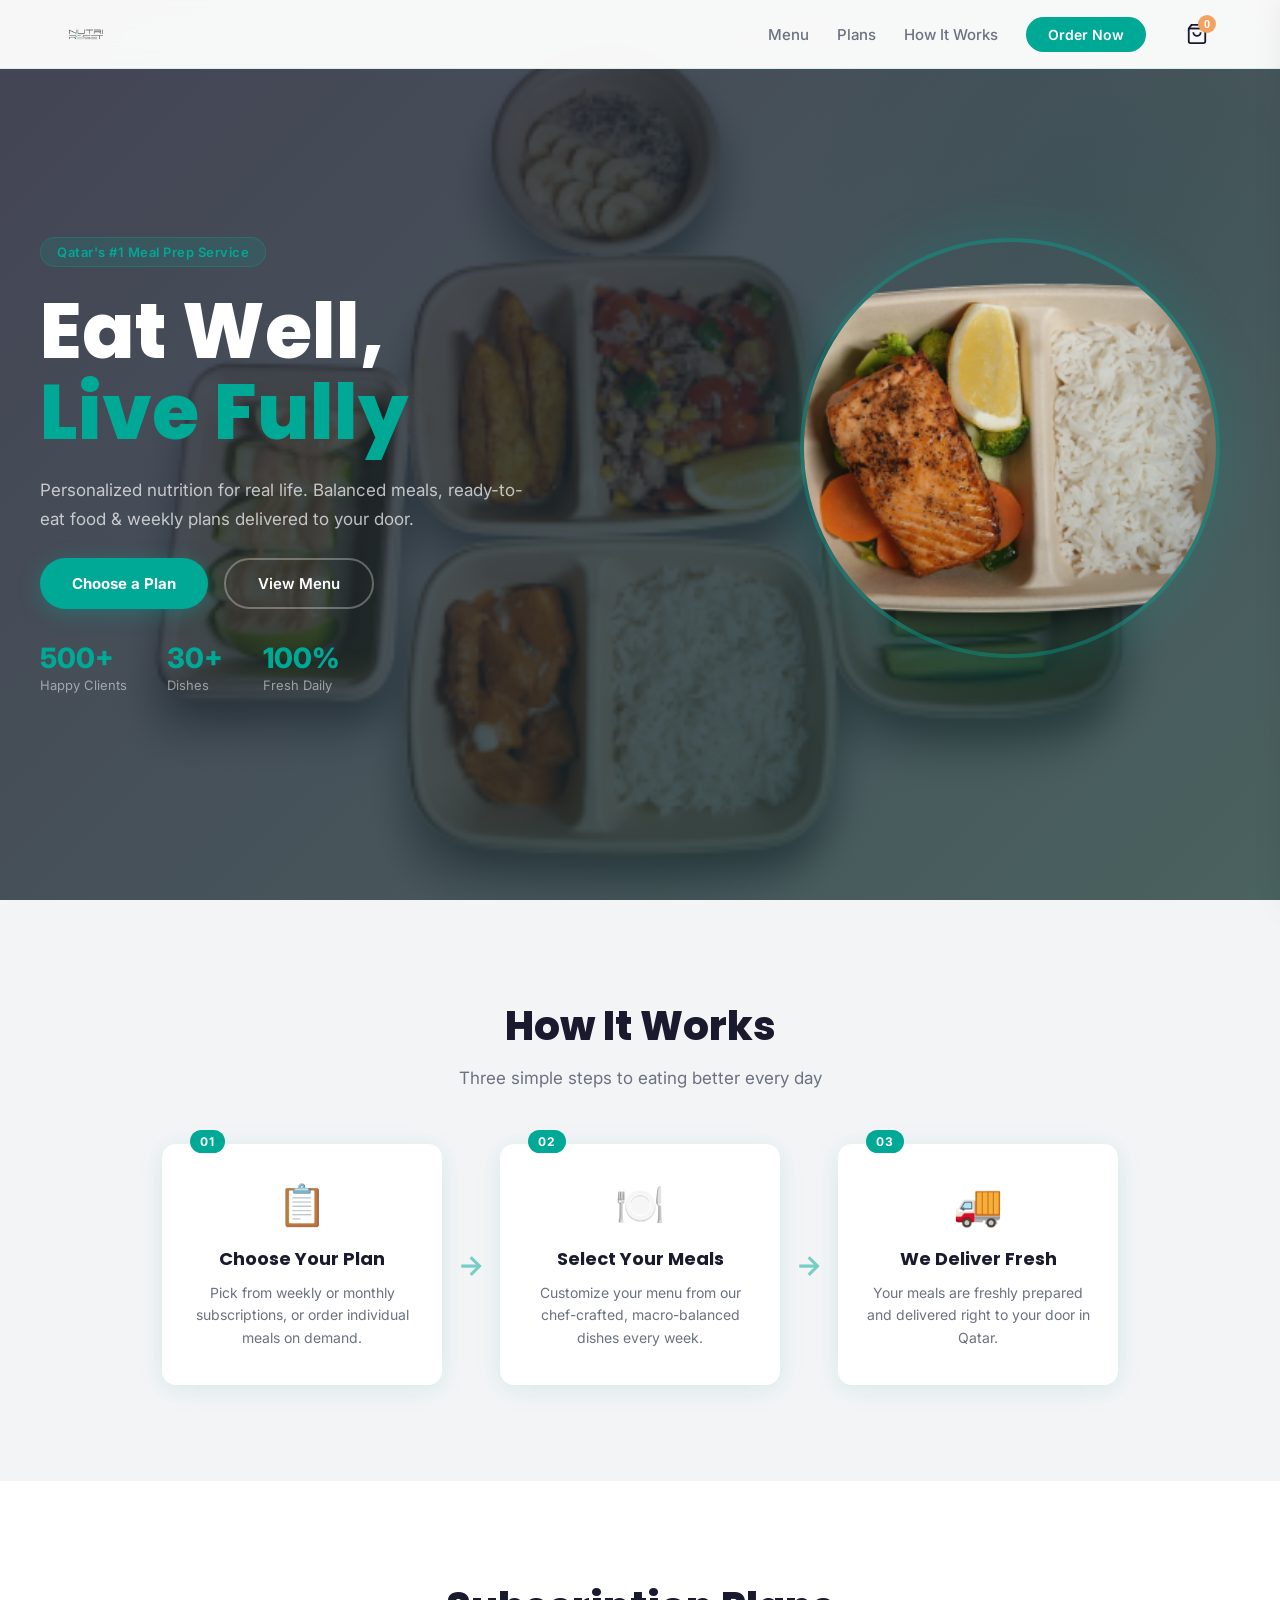
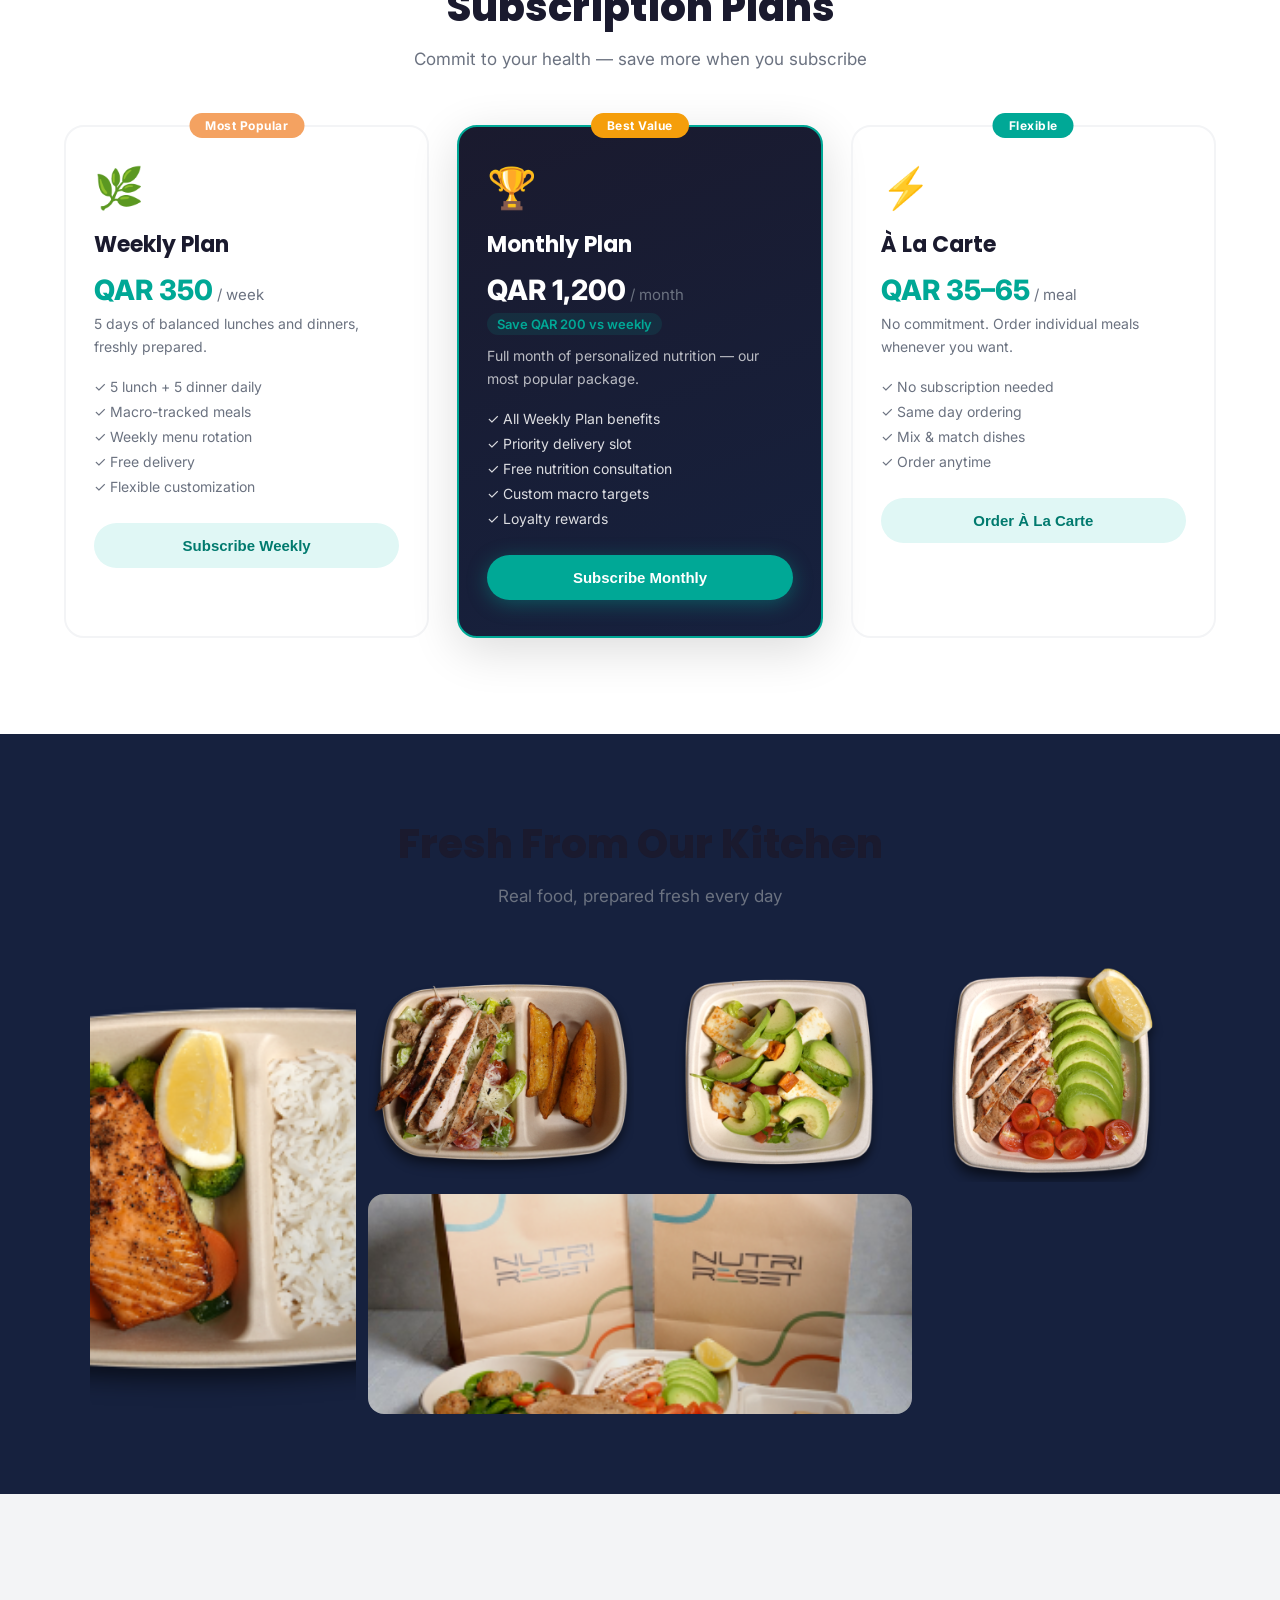
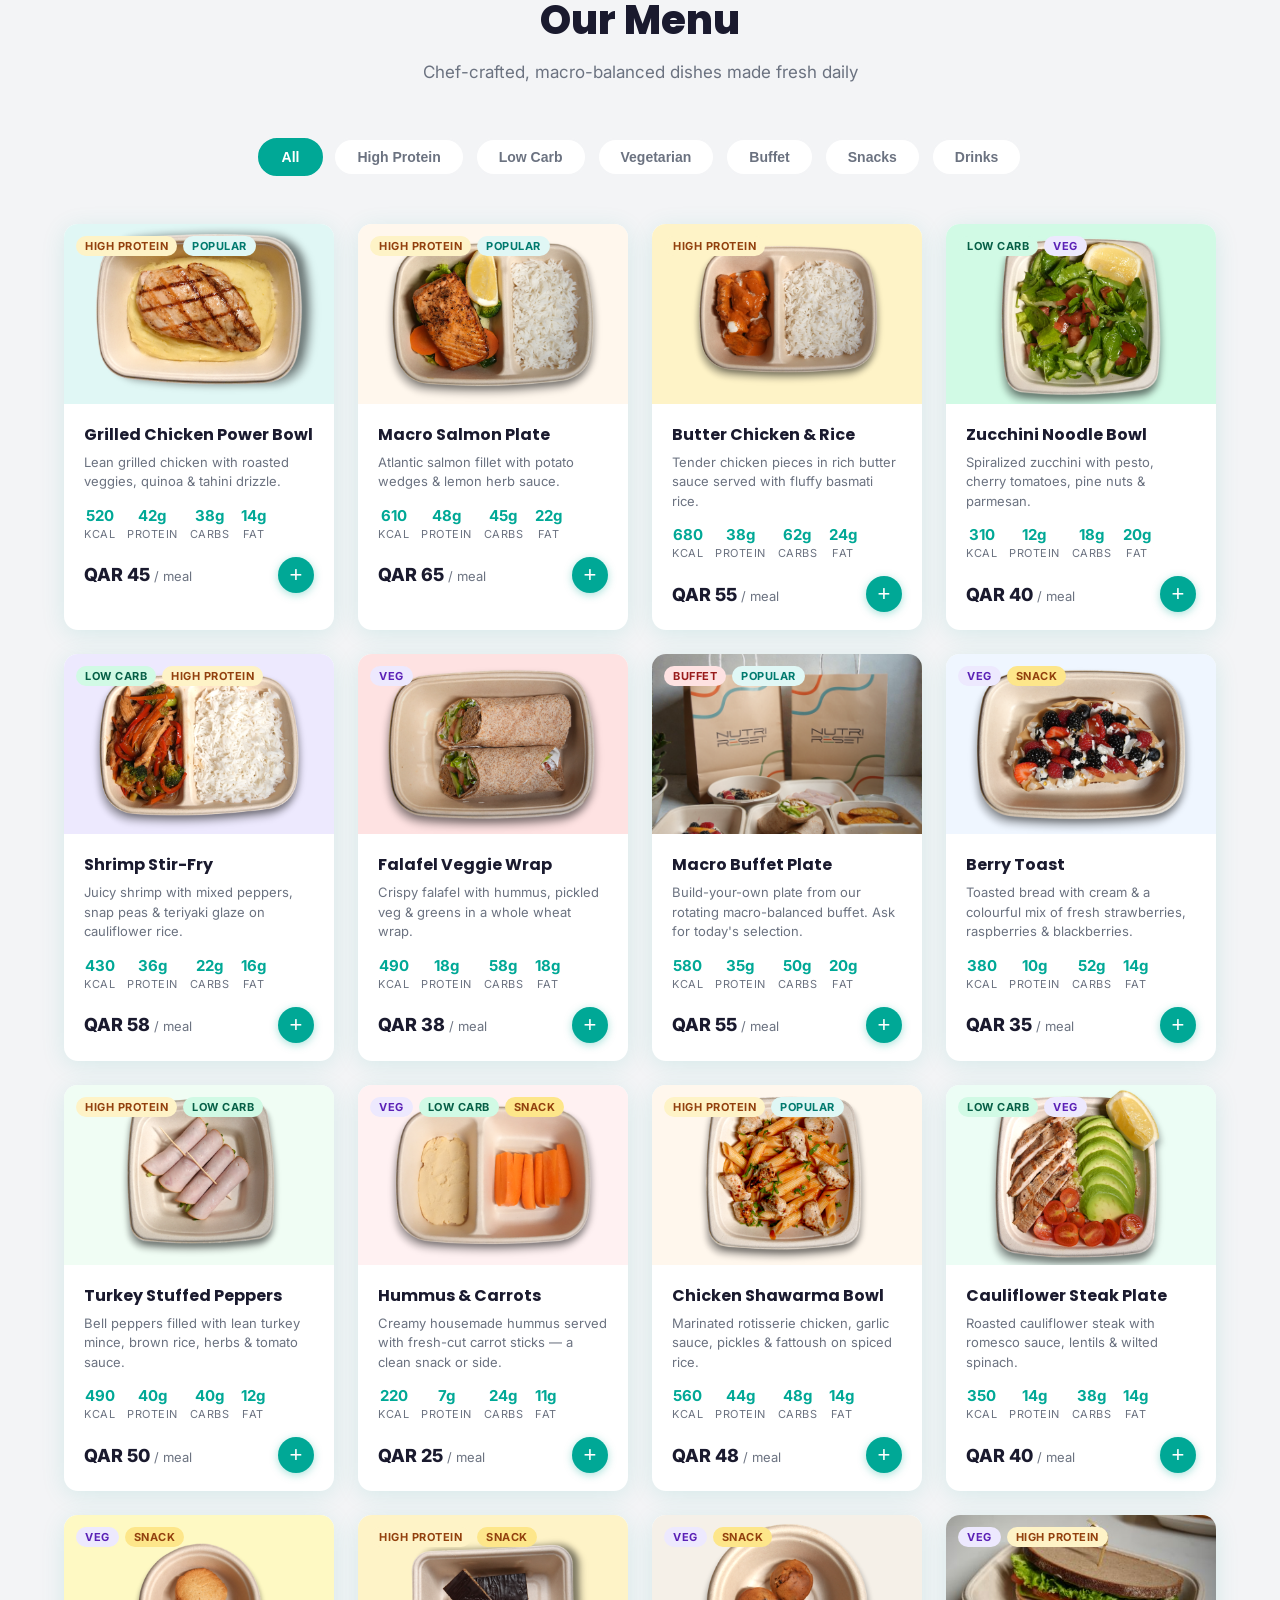
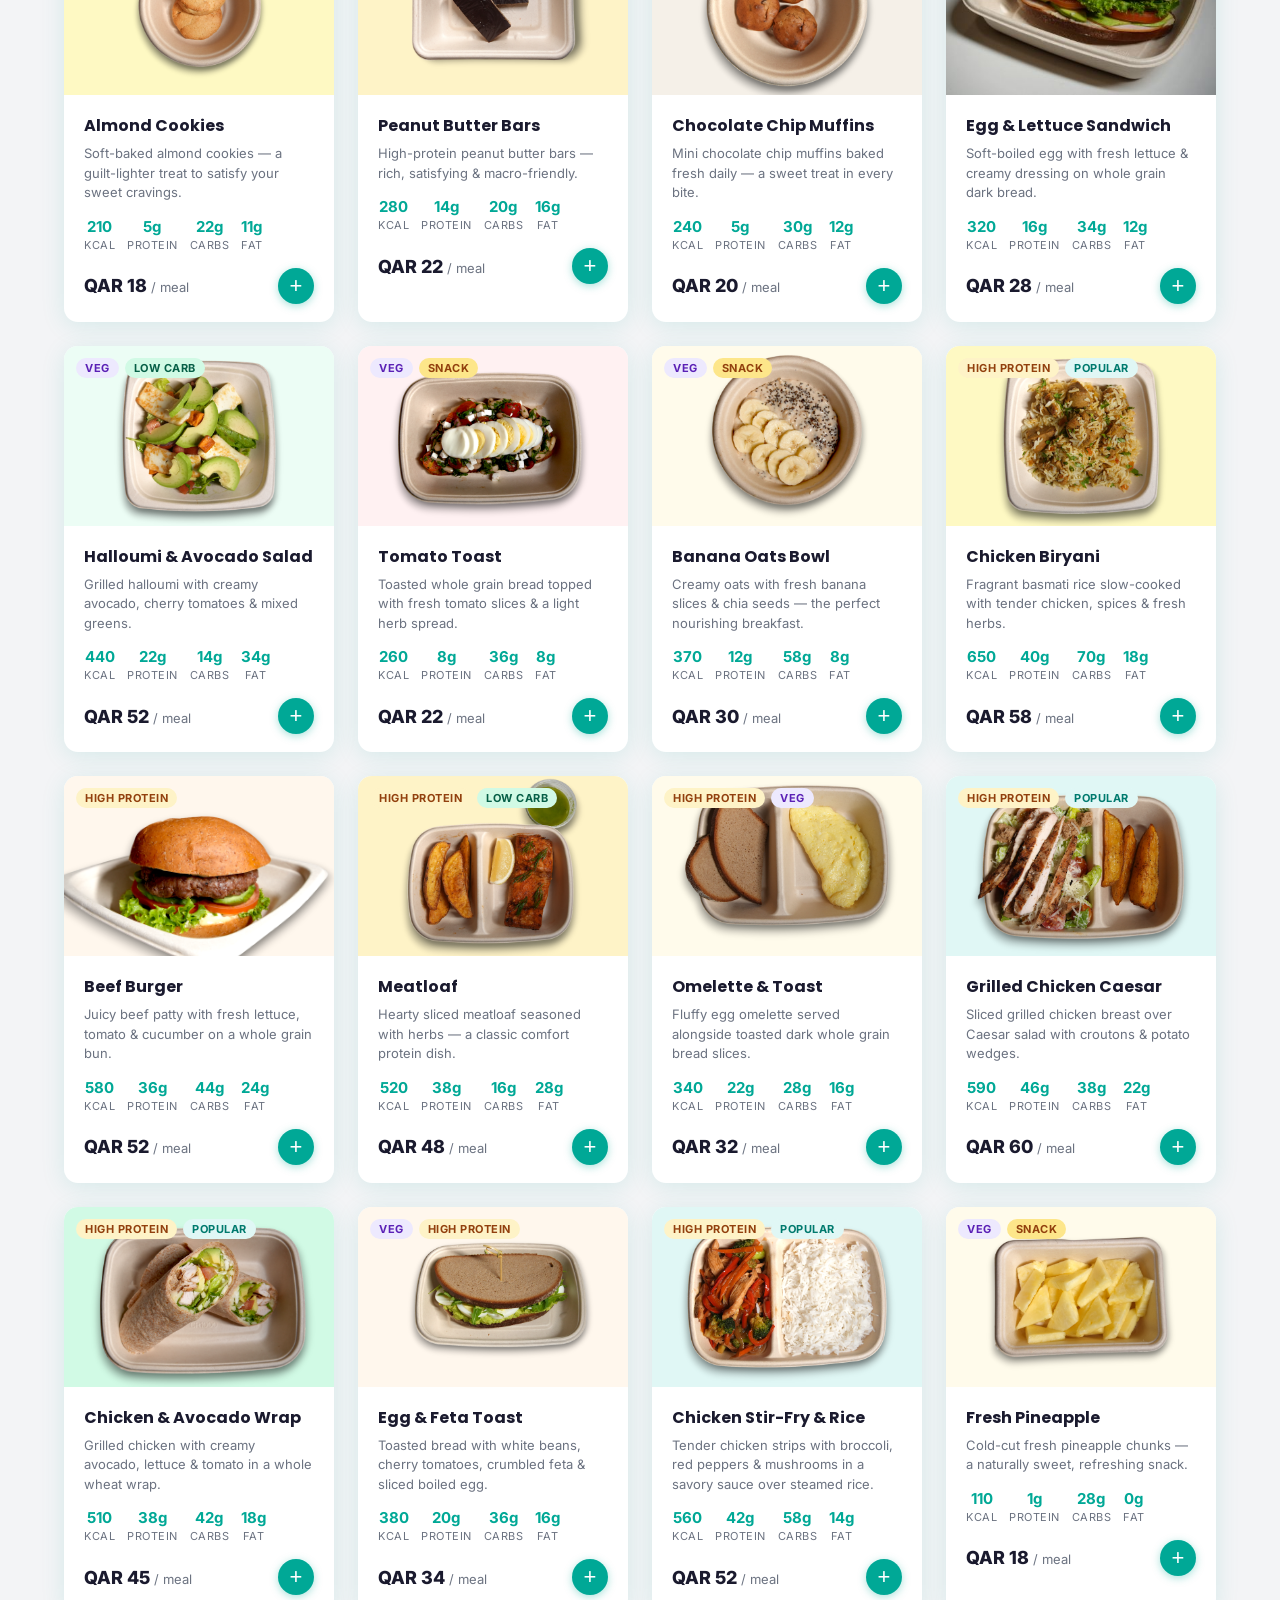
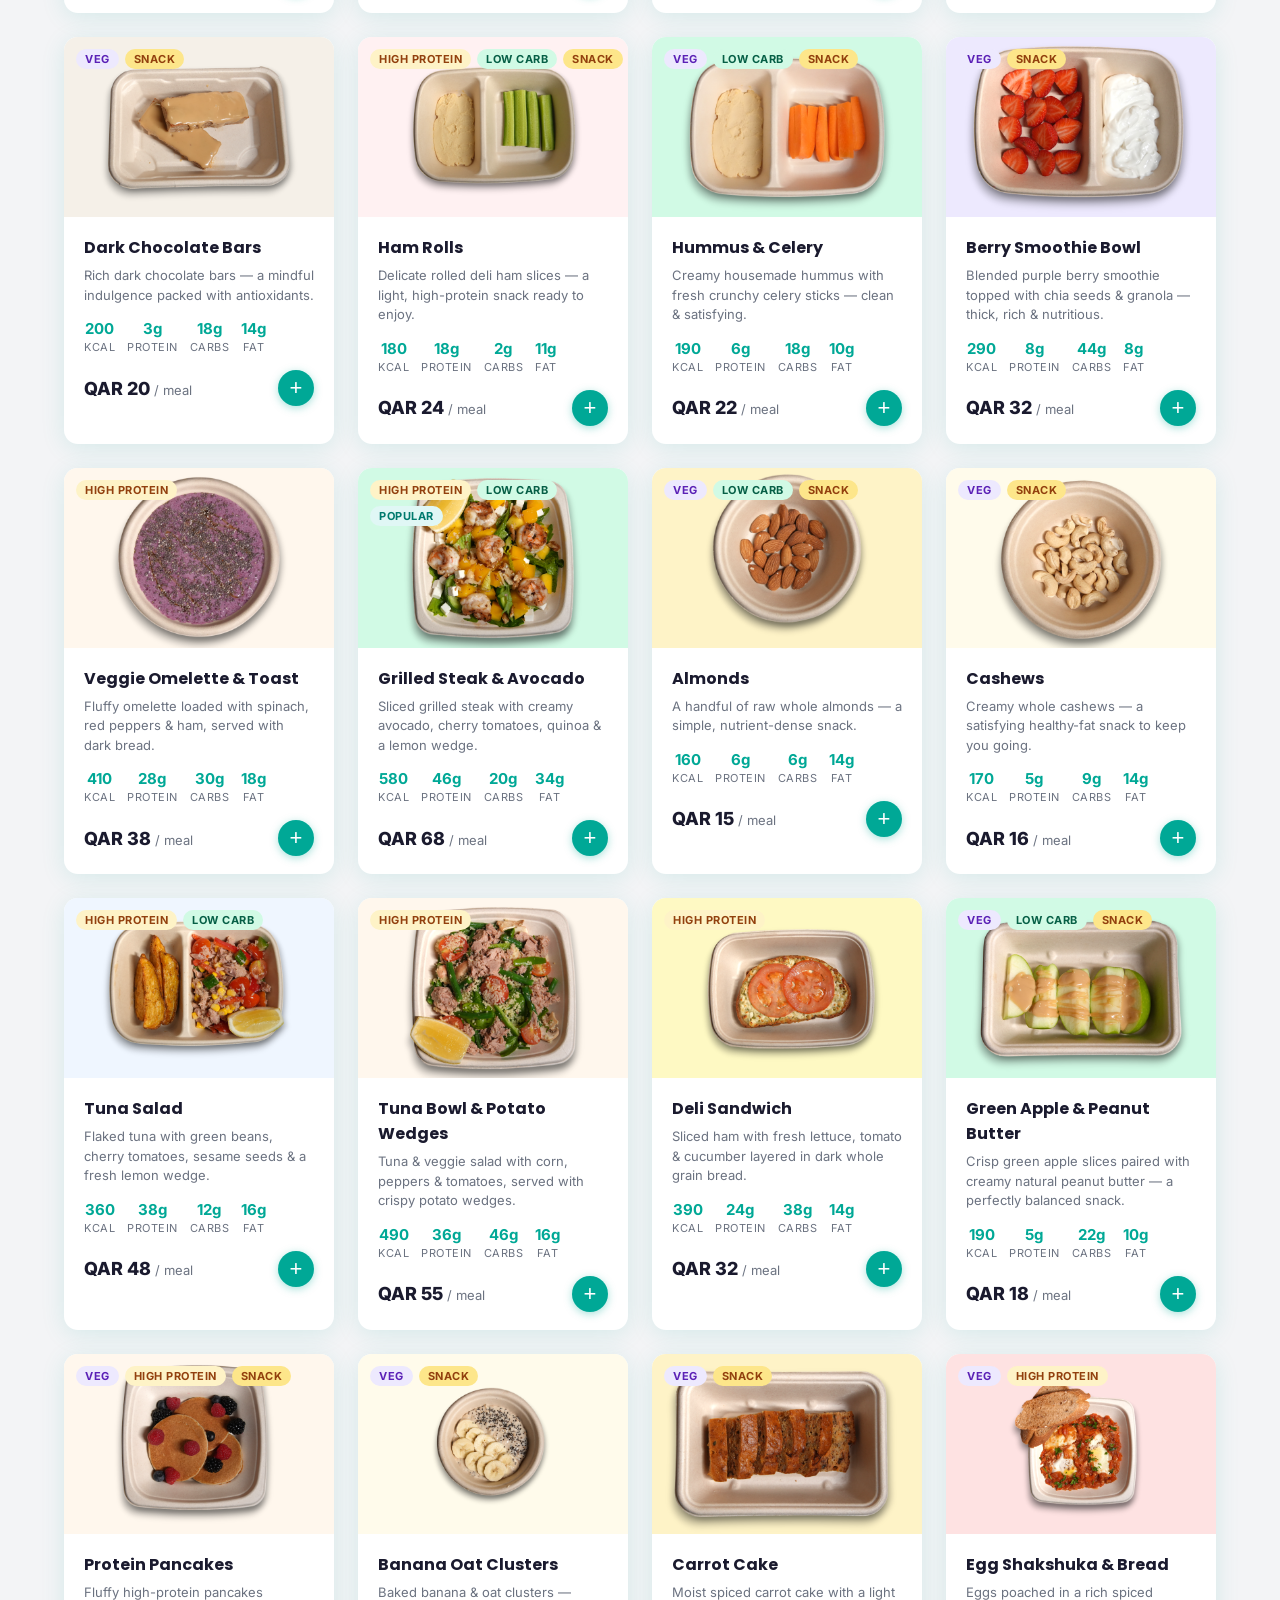
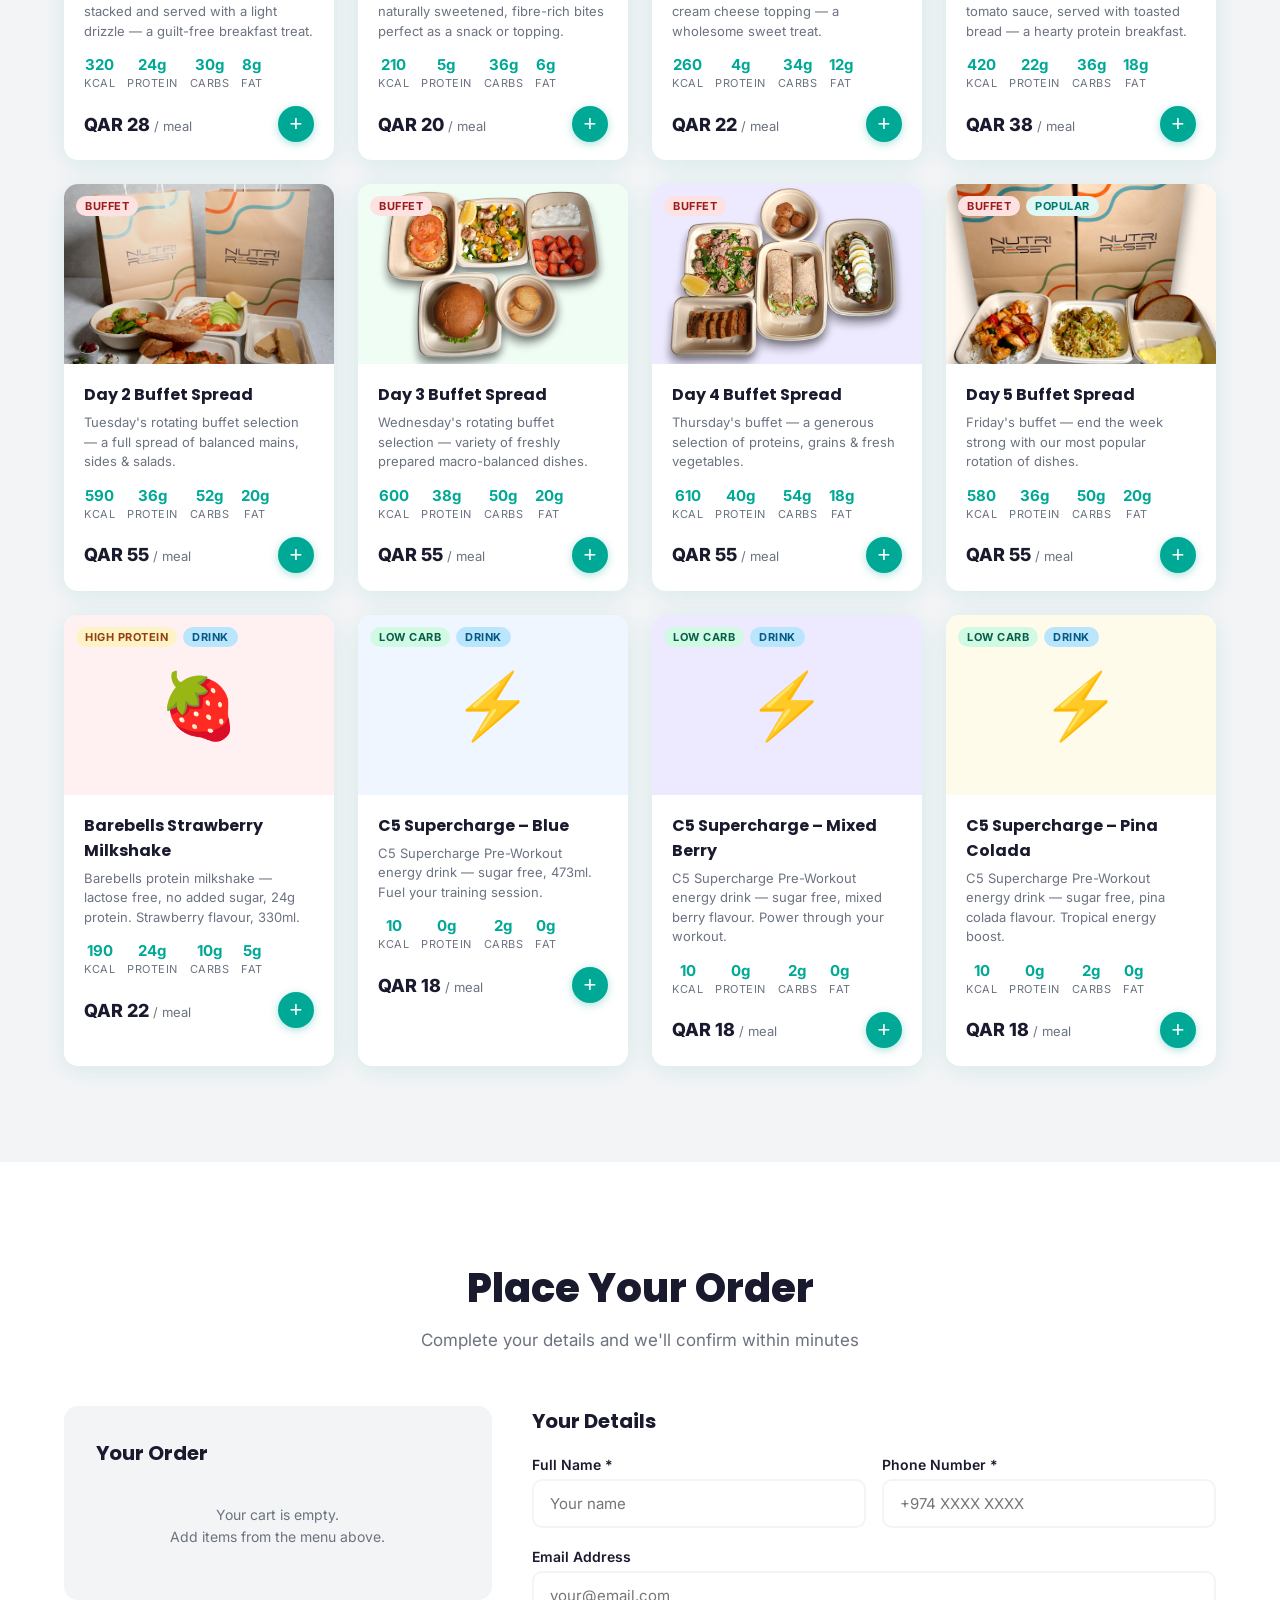
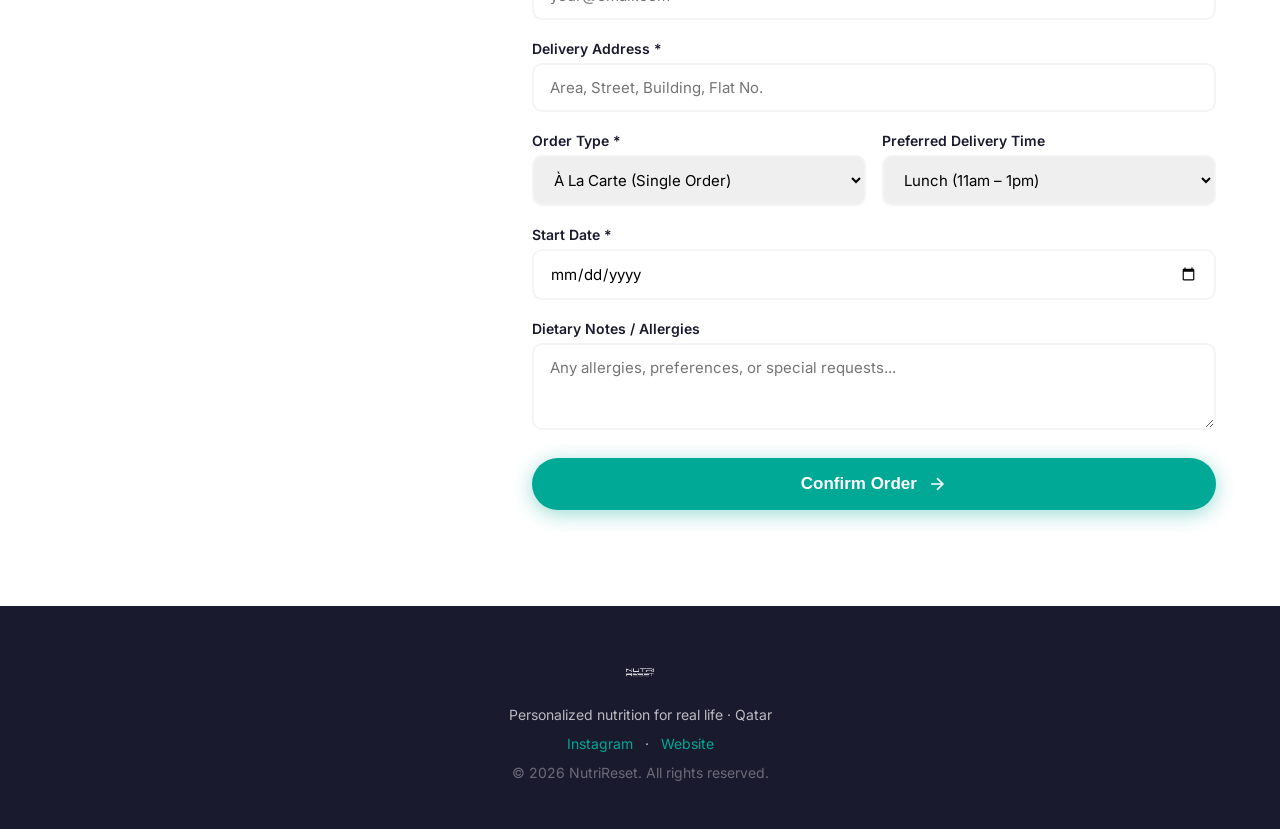
==== commit 160ad38d: "Remove 3 gallery photos (butter chicken, wrap, NutriReset bag spread) https://claude.ai/code/session" ====
--- a/nutireset.html
+++ b/nutireset.html
@@ -156,10 +156,7 @@
       <div class="gallery-item gallery-tall"><img src="images/Grilled%20salmon%20with%20rice%20%26%20vegetables.png" alt="Grilled salmon plate" loading="lazy" /></div>
       <div class="gallery-item"><img src="images/Chicken%20Ceaser%20with%20Potatos.png" alt="Chicken Caesar salad" loading="lazy" /></div>
       <div class="gallery-item"><img src="images/Avocado%20Hallumi%20Salad.png" alt="Halloumi avocado salad" loading="lazy" /></div>
-      <div class="gallery-item gallery-wide"><img src="images/day1%20full%20menu.png" alt="Full day meal spread" loading="lazy" /></div>
       <div class="gallery-item"><img src="images/quinoa%20salad%20%26%20avocado.png" alt="Quinoa avocado bowl" loading="lazy" /></div>
-      <div class="gallery-item gallery-tall"><img src="images/Low%20Fat%20Butter%20Chicken.png" alt="Butter chicken" loading="lazy" /></div>
-      <div class="gallery-item"><img src="images/chicken%20mozarella%20wrap.png" alt="Chicken mozzarella wrap" loading="lazy" /></div>
       <div class="gallery-item gallery-wide"><img src="images/day%202%20overall.png" alt="Day 2 full meal plan" loading="lazy" /></div>
     </div>
   </div>
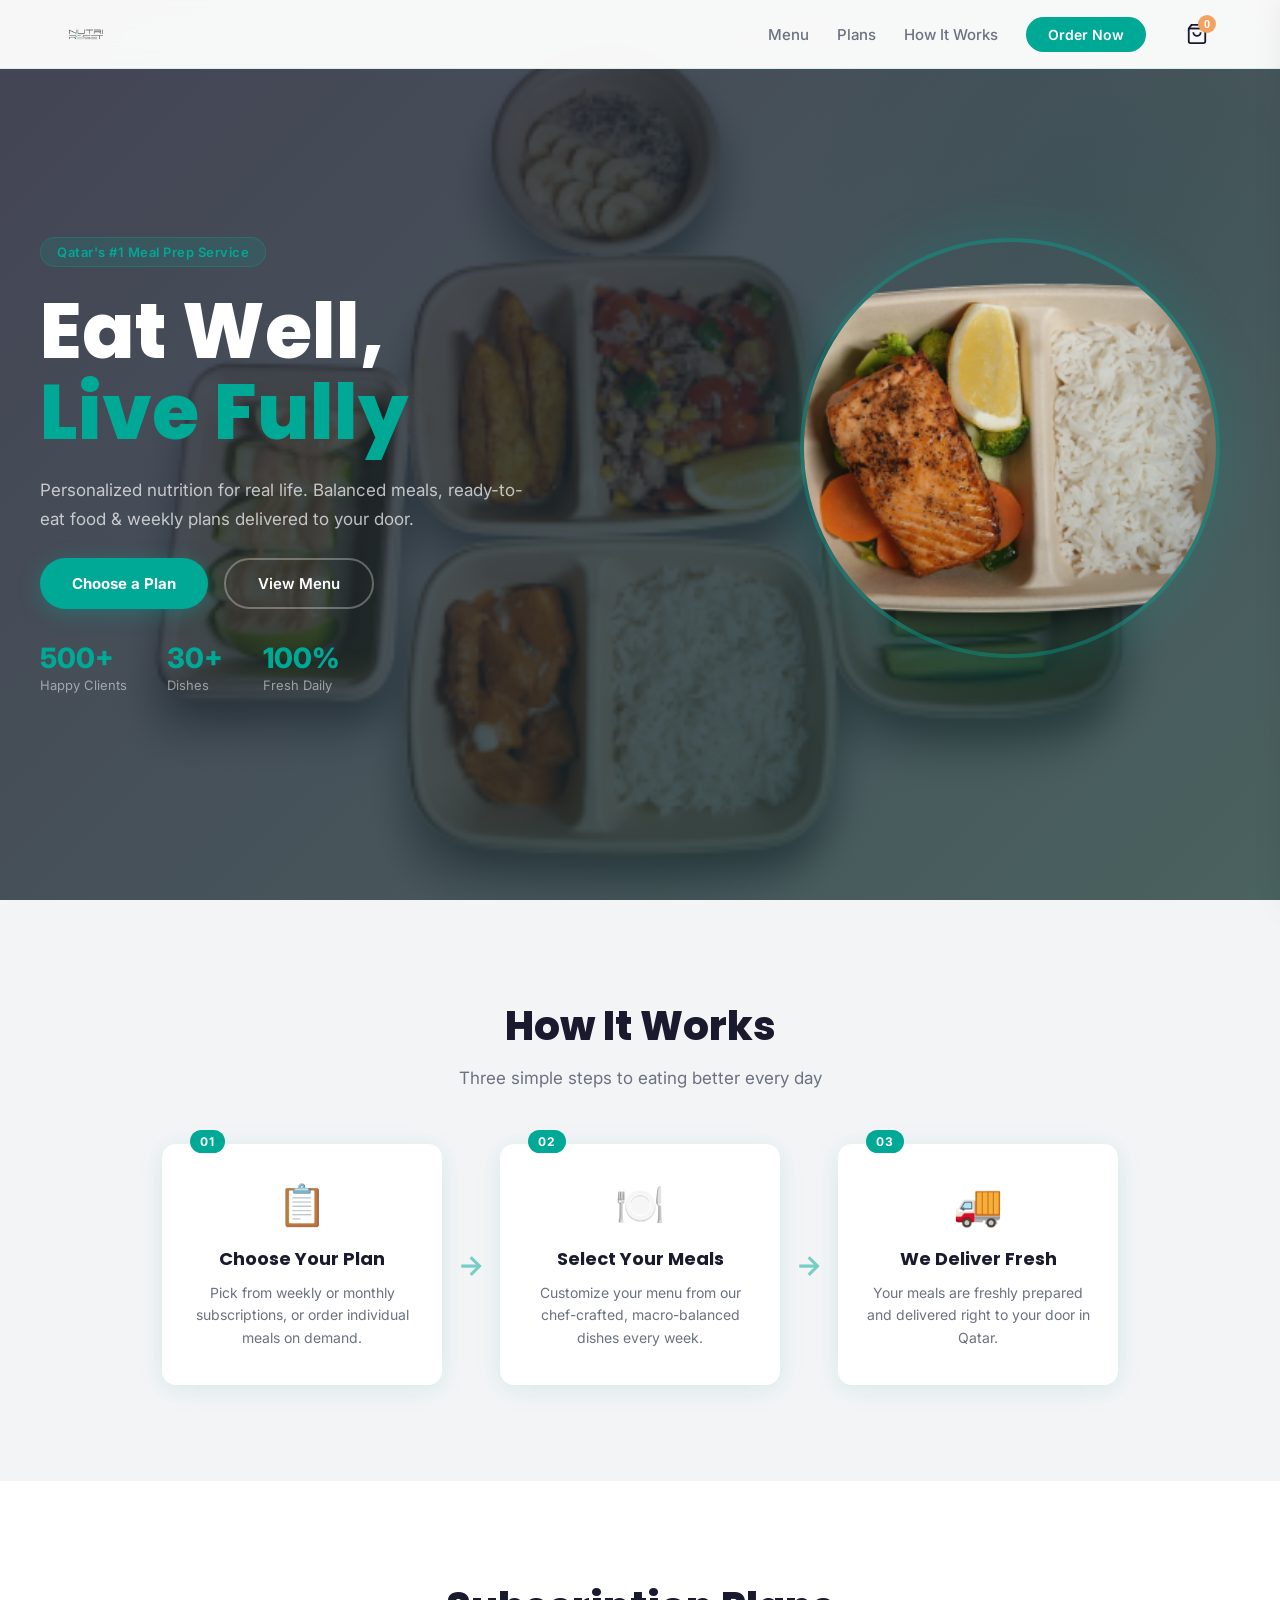
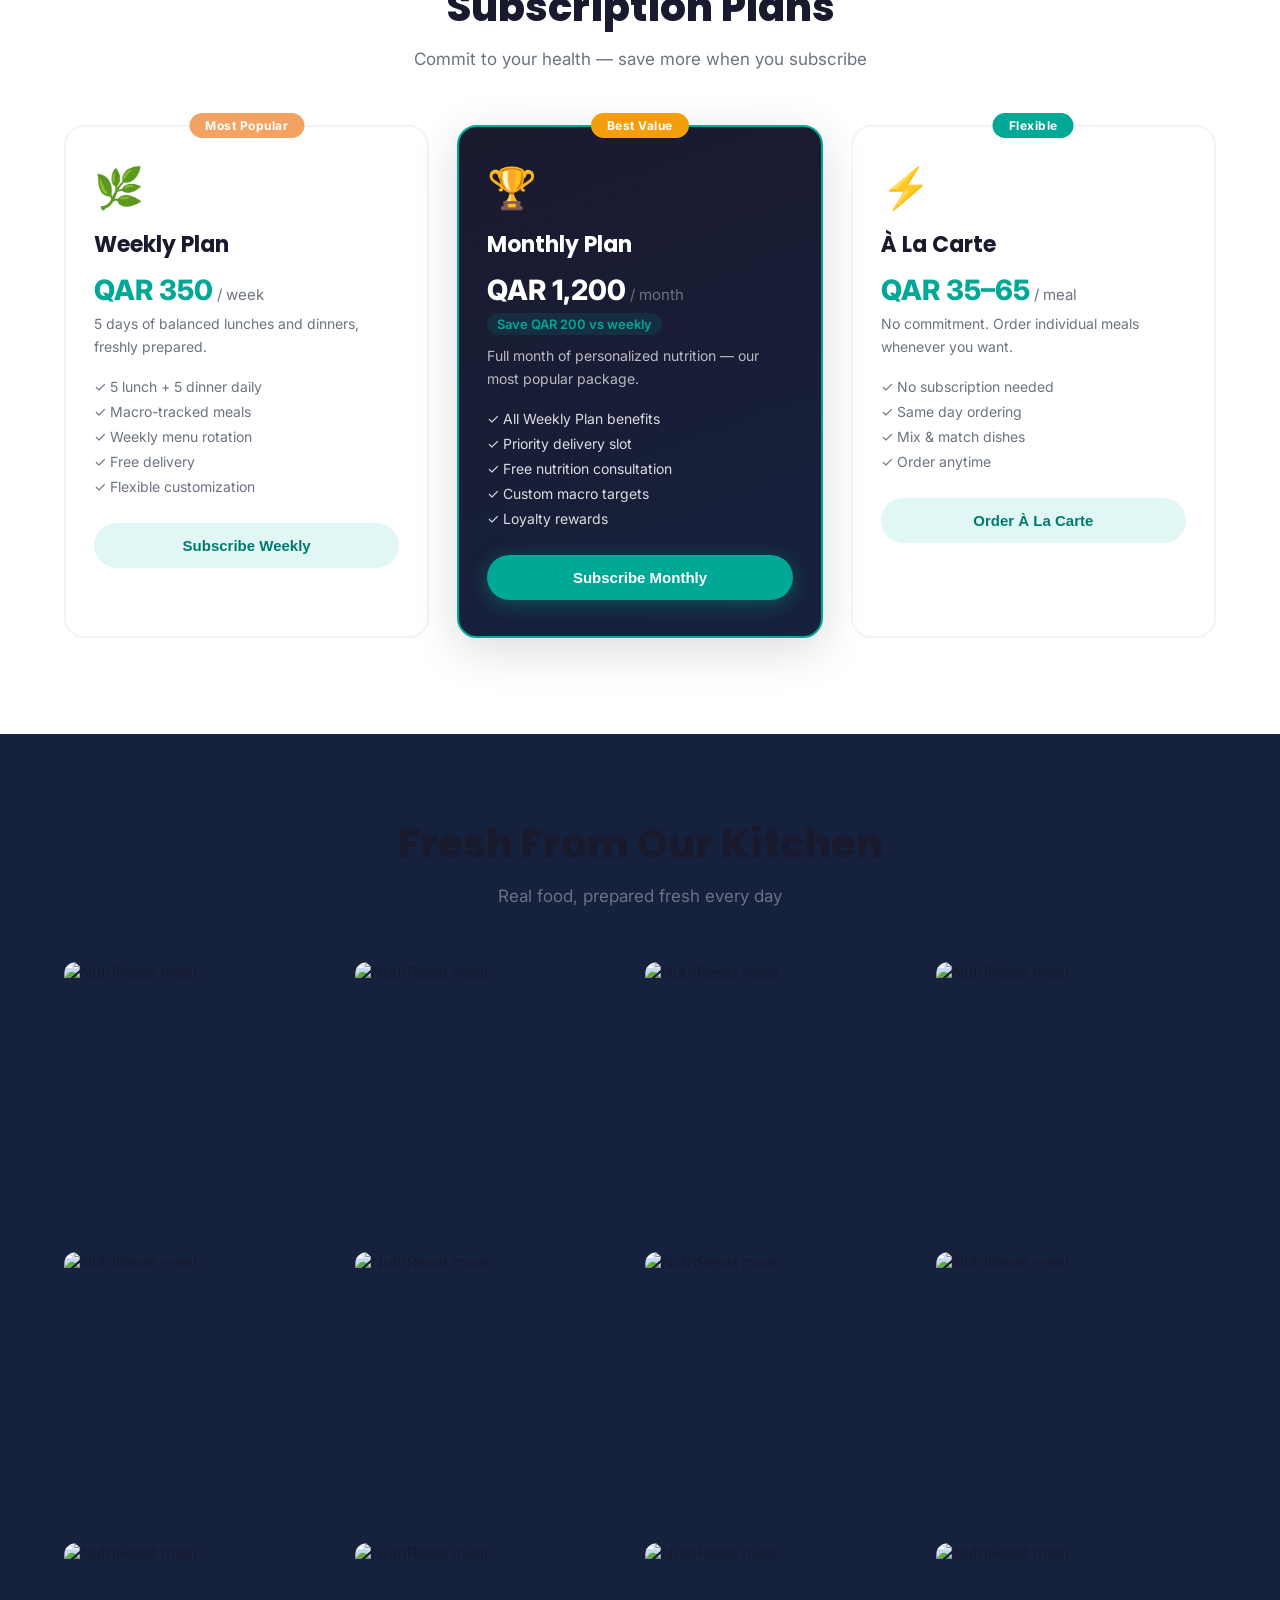
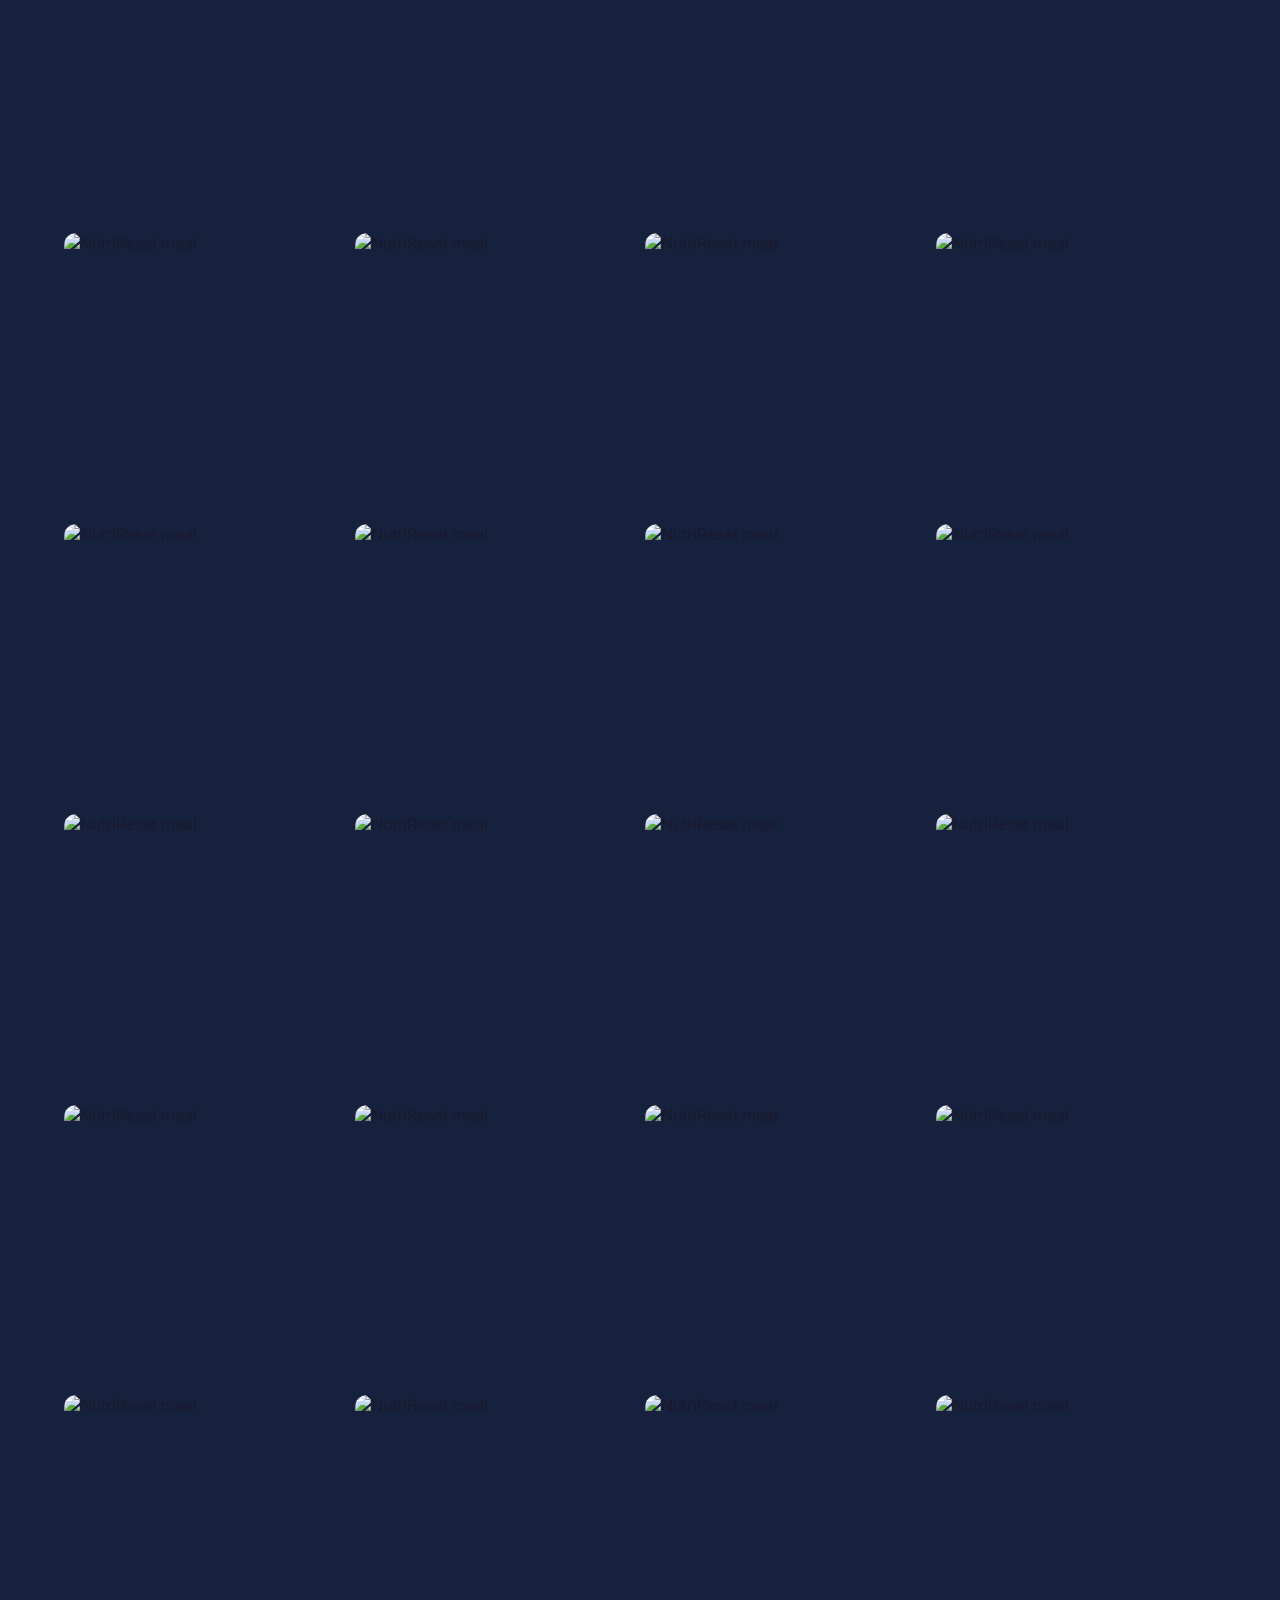
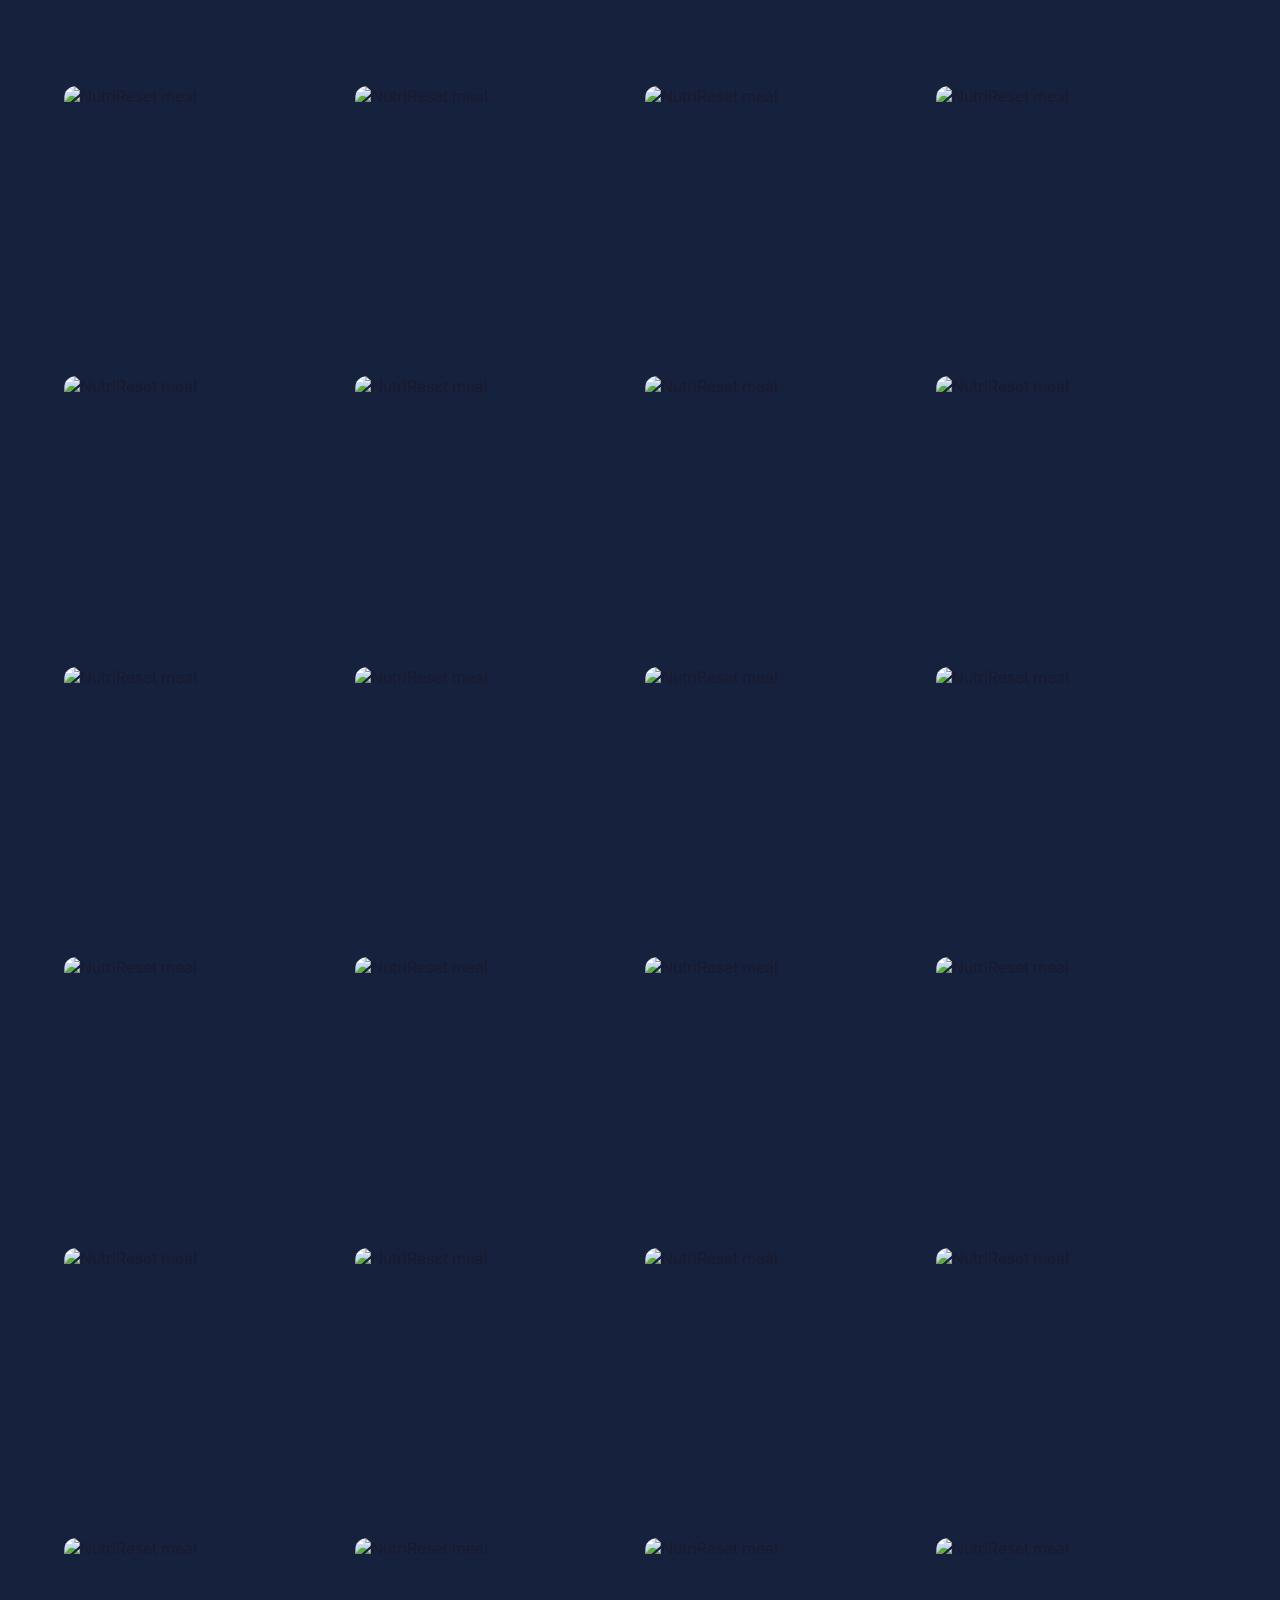
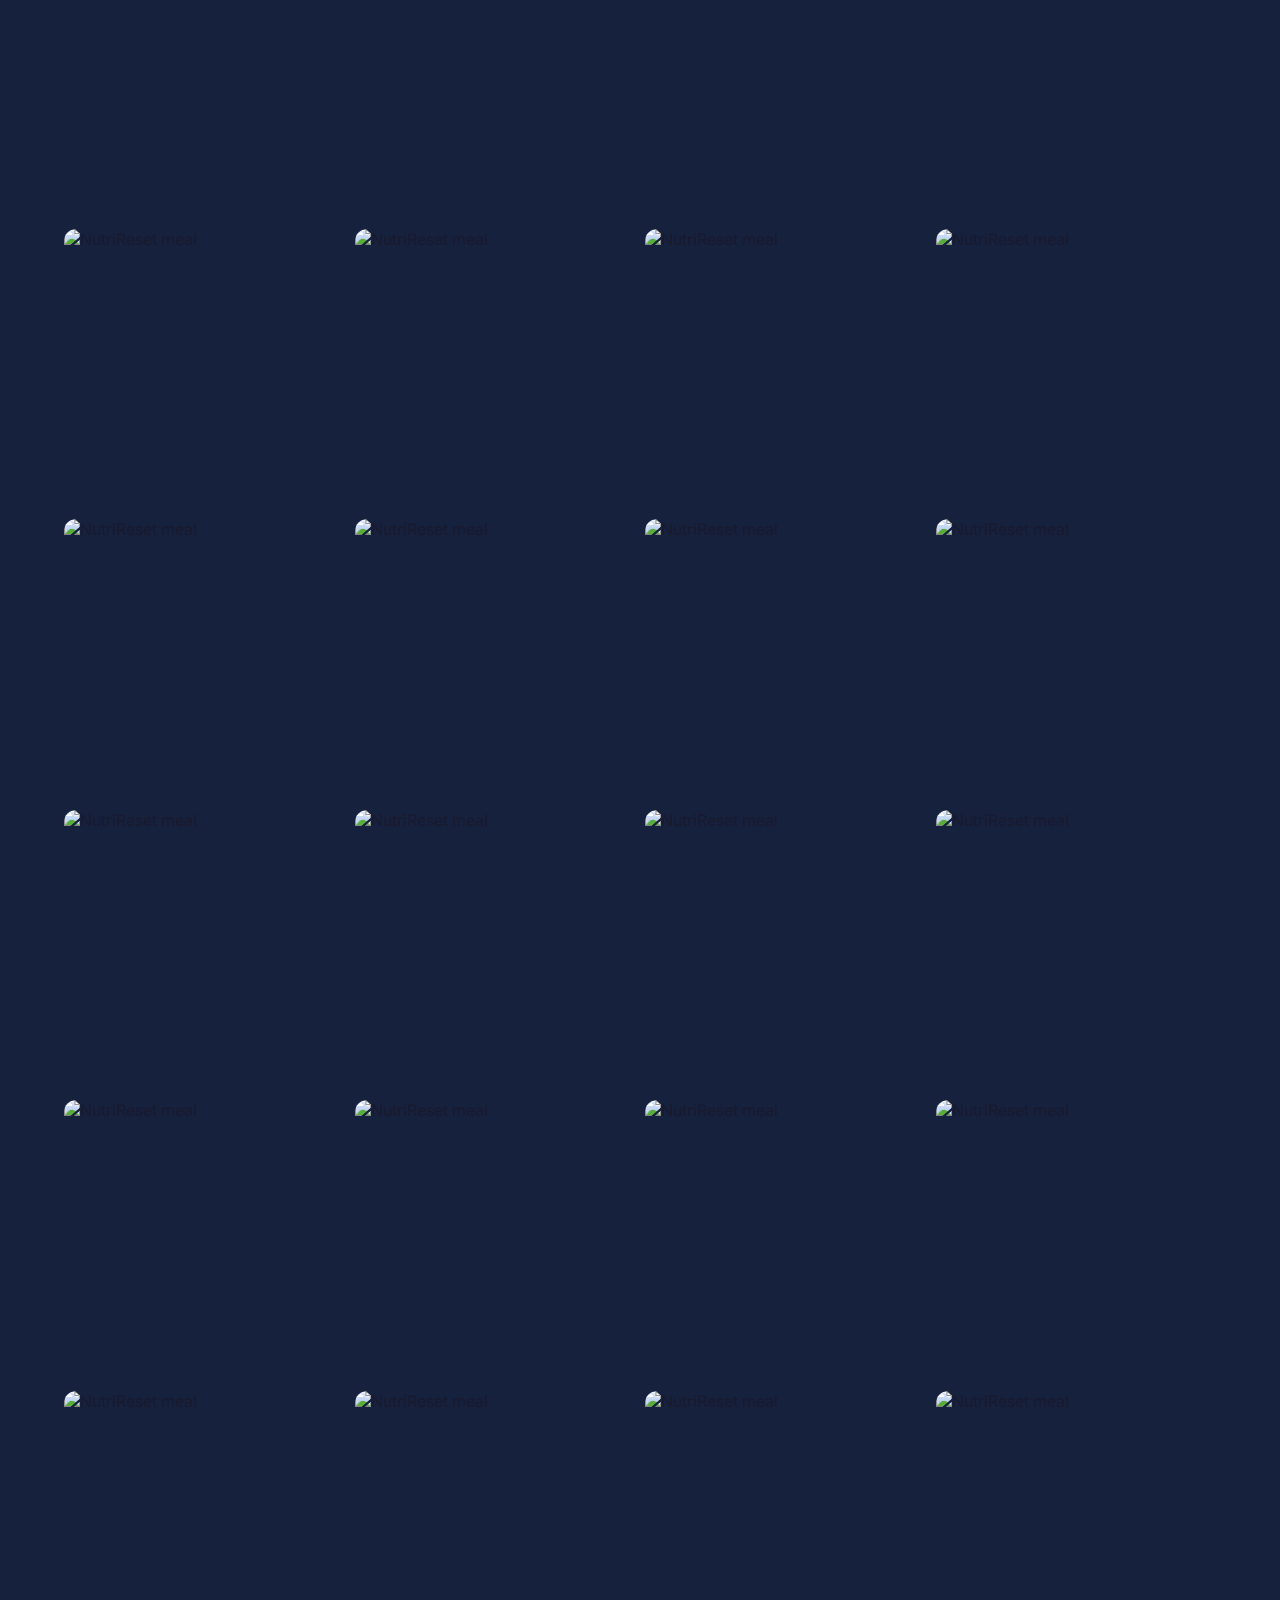
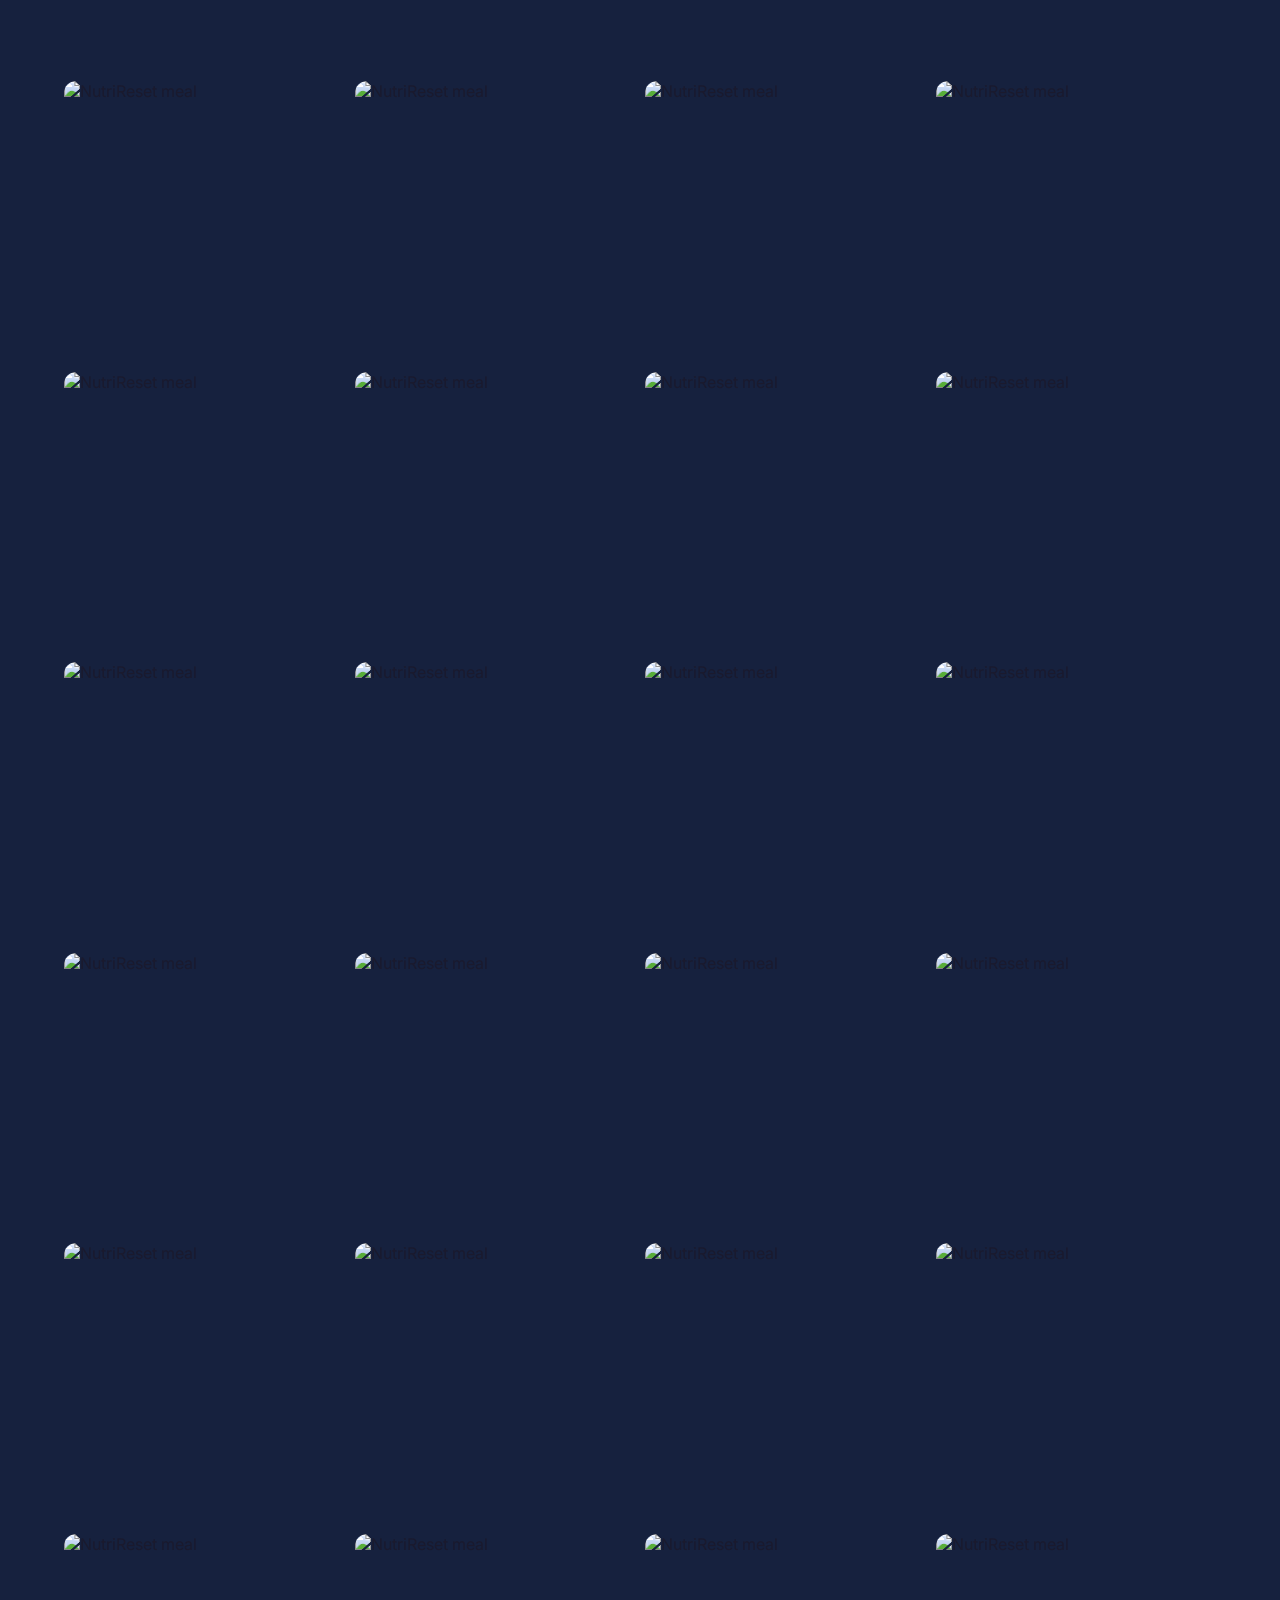
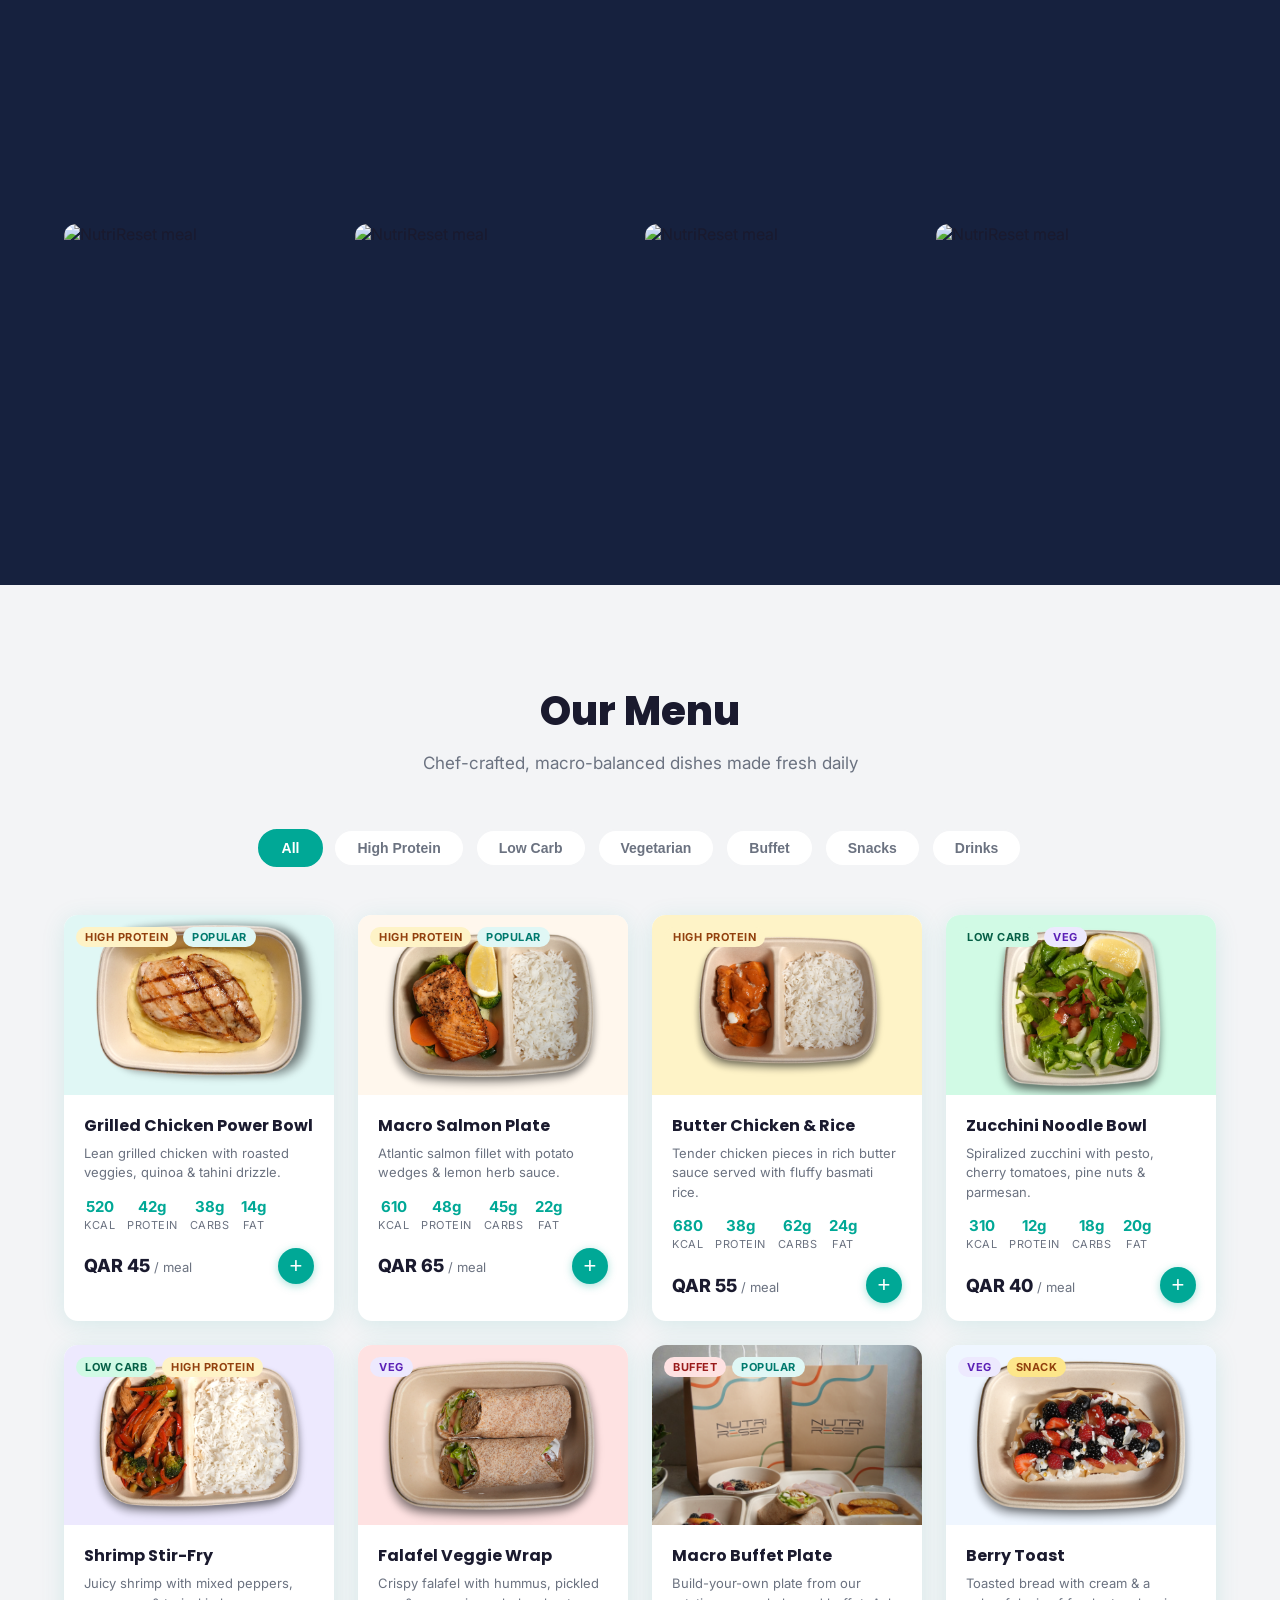
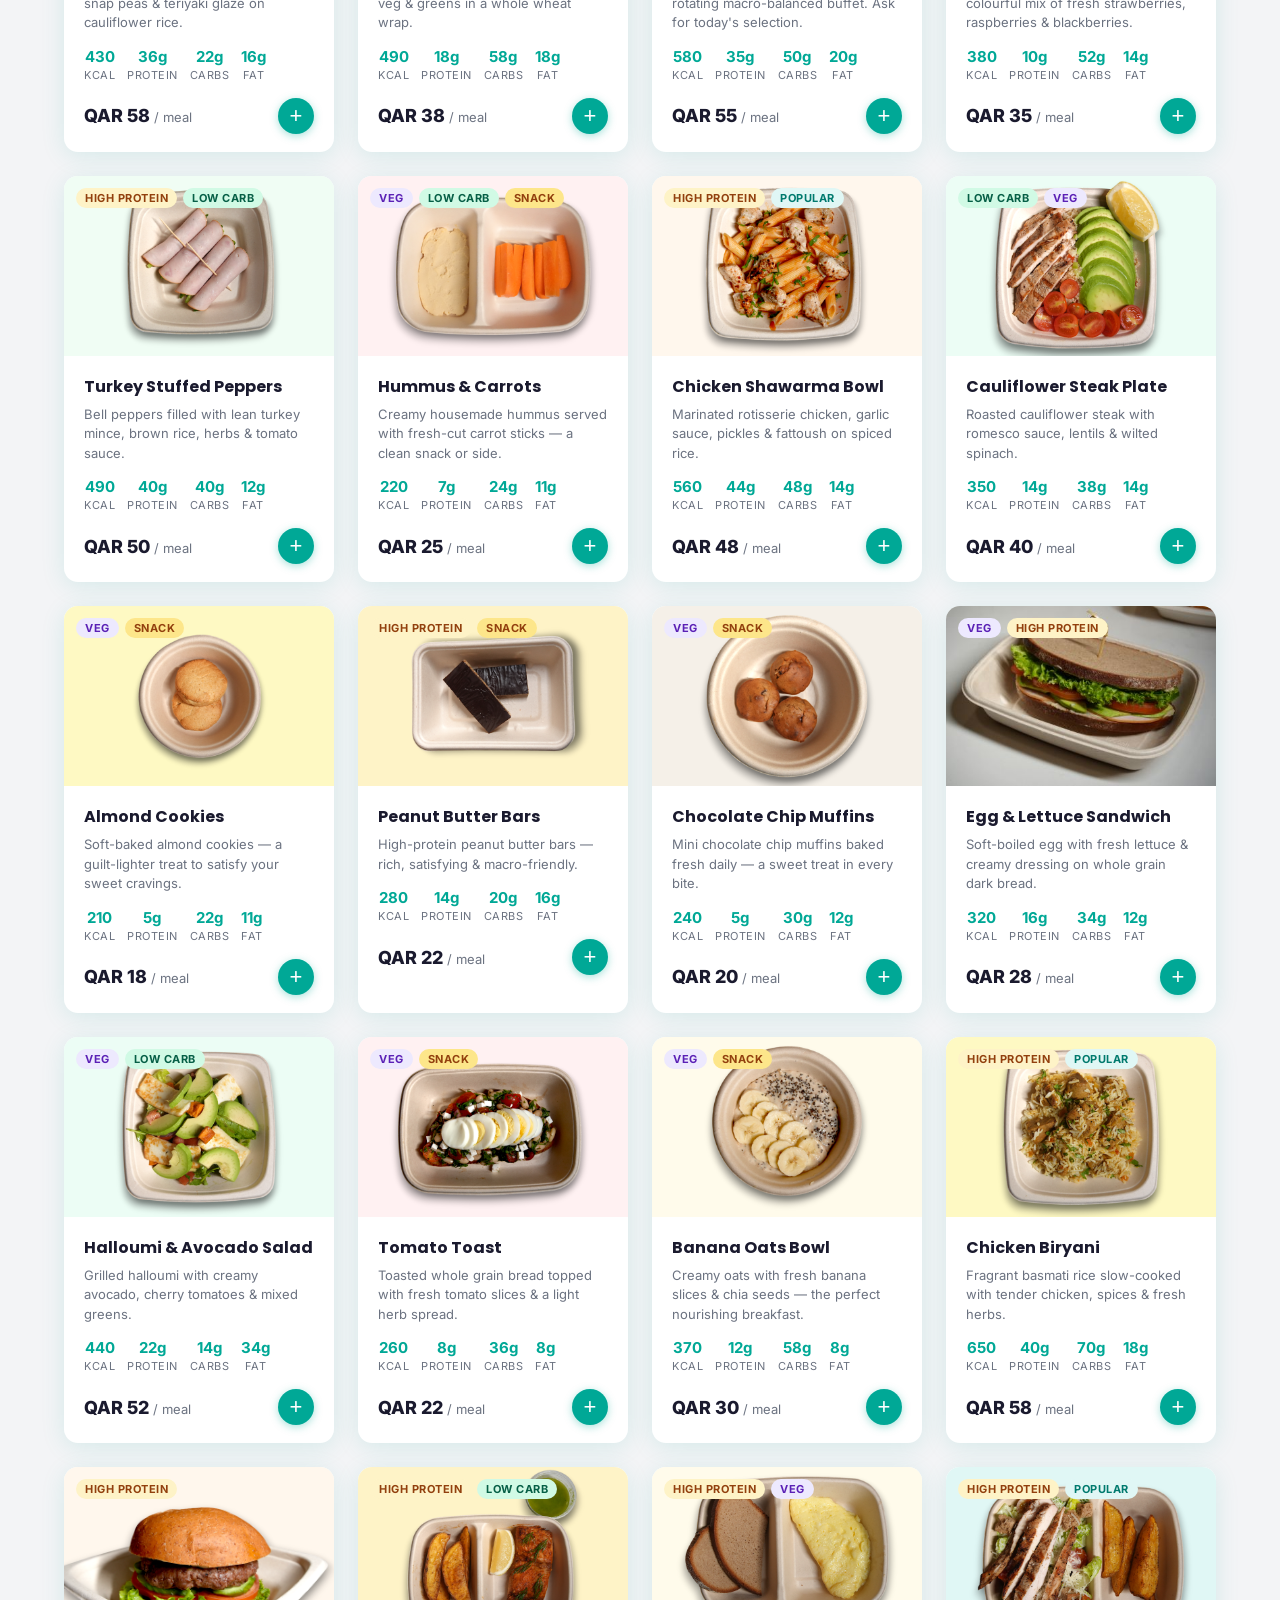
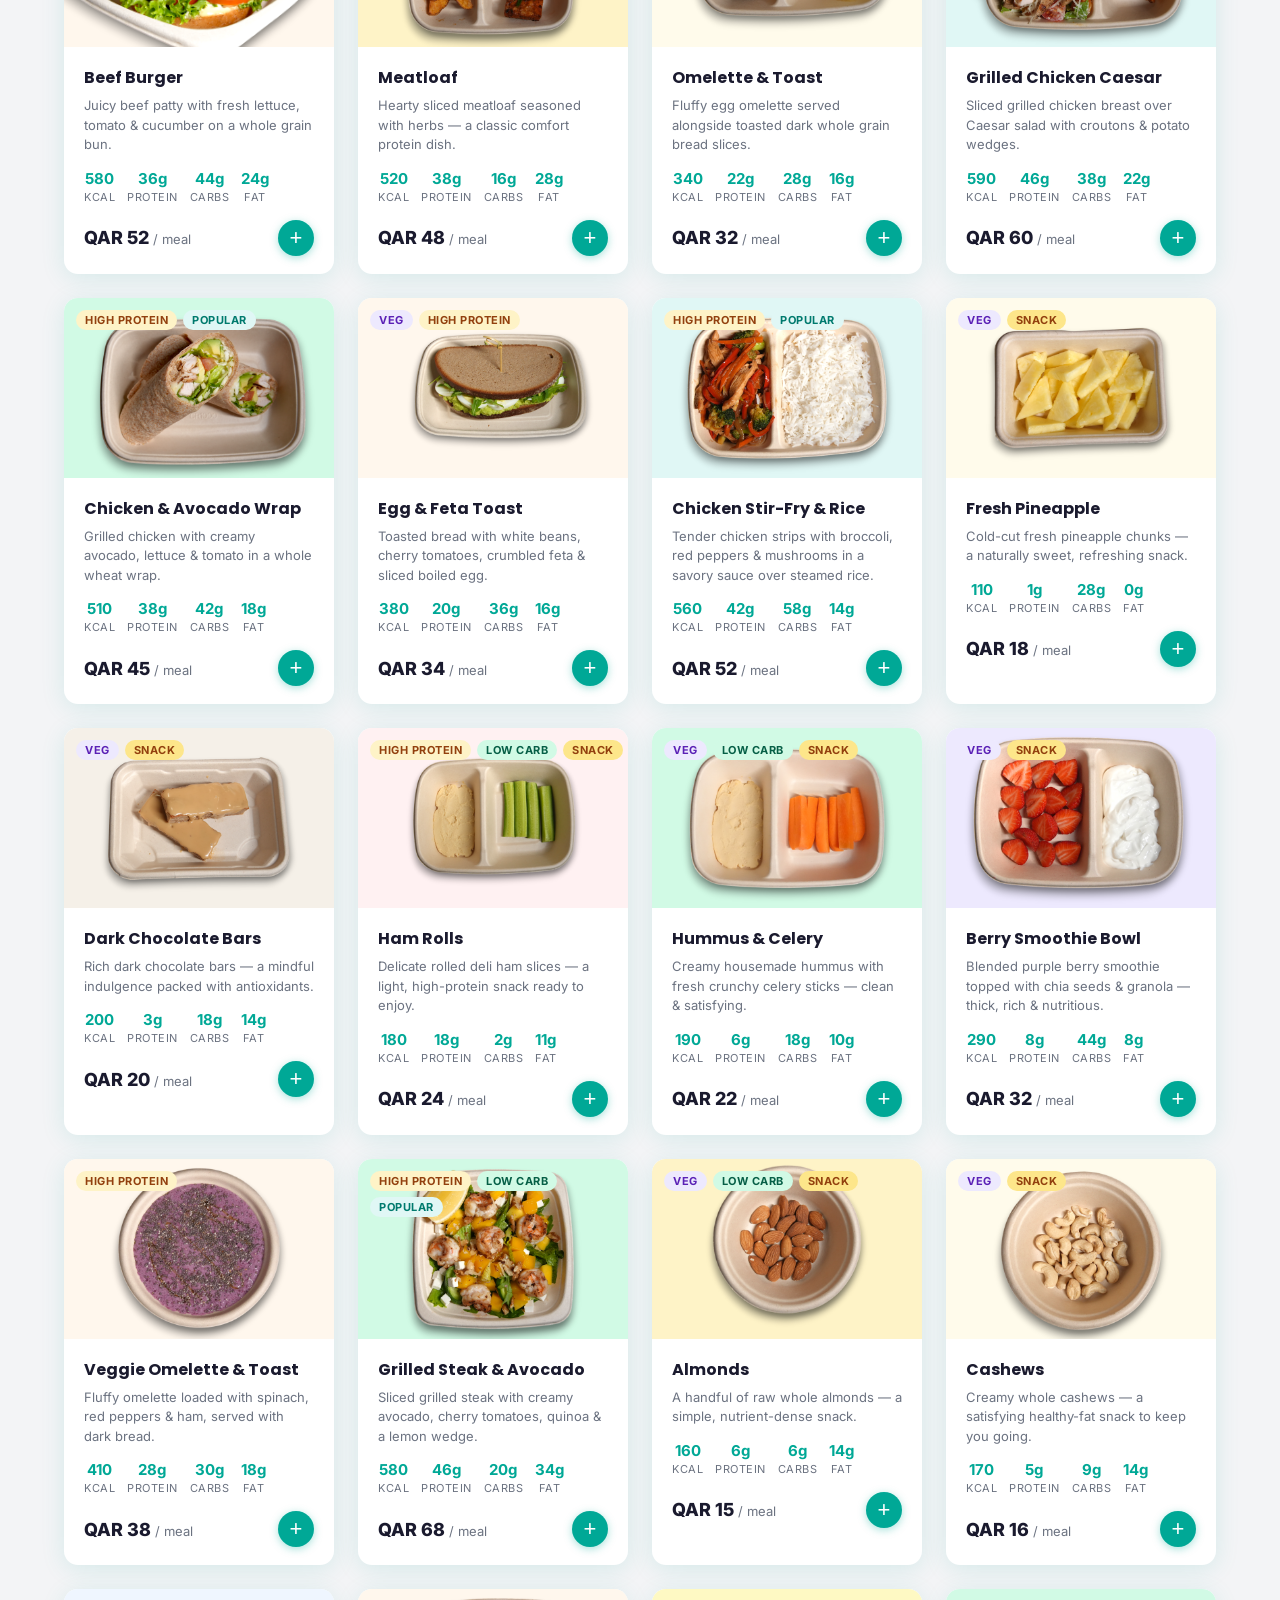
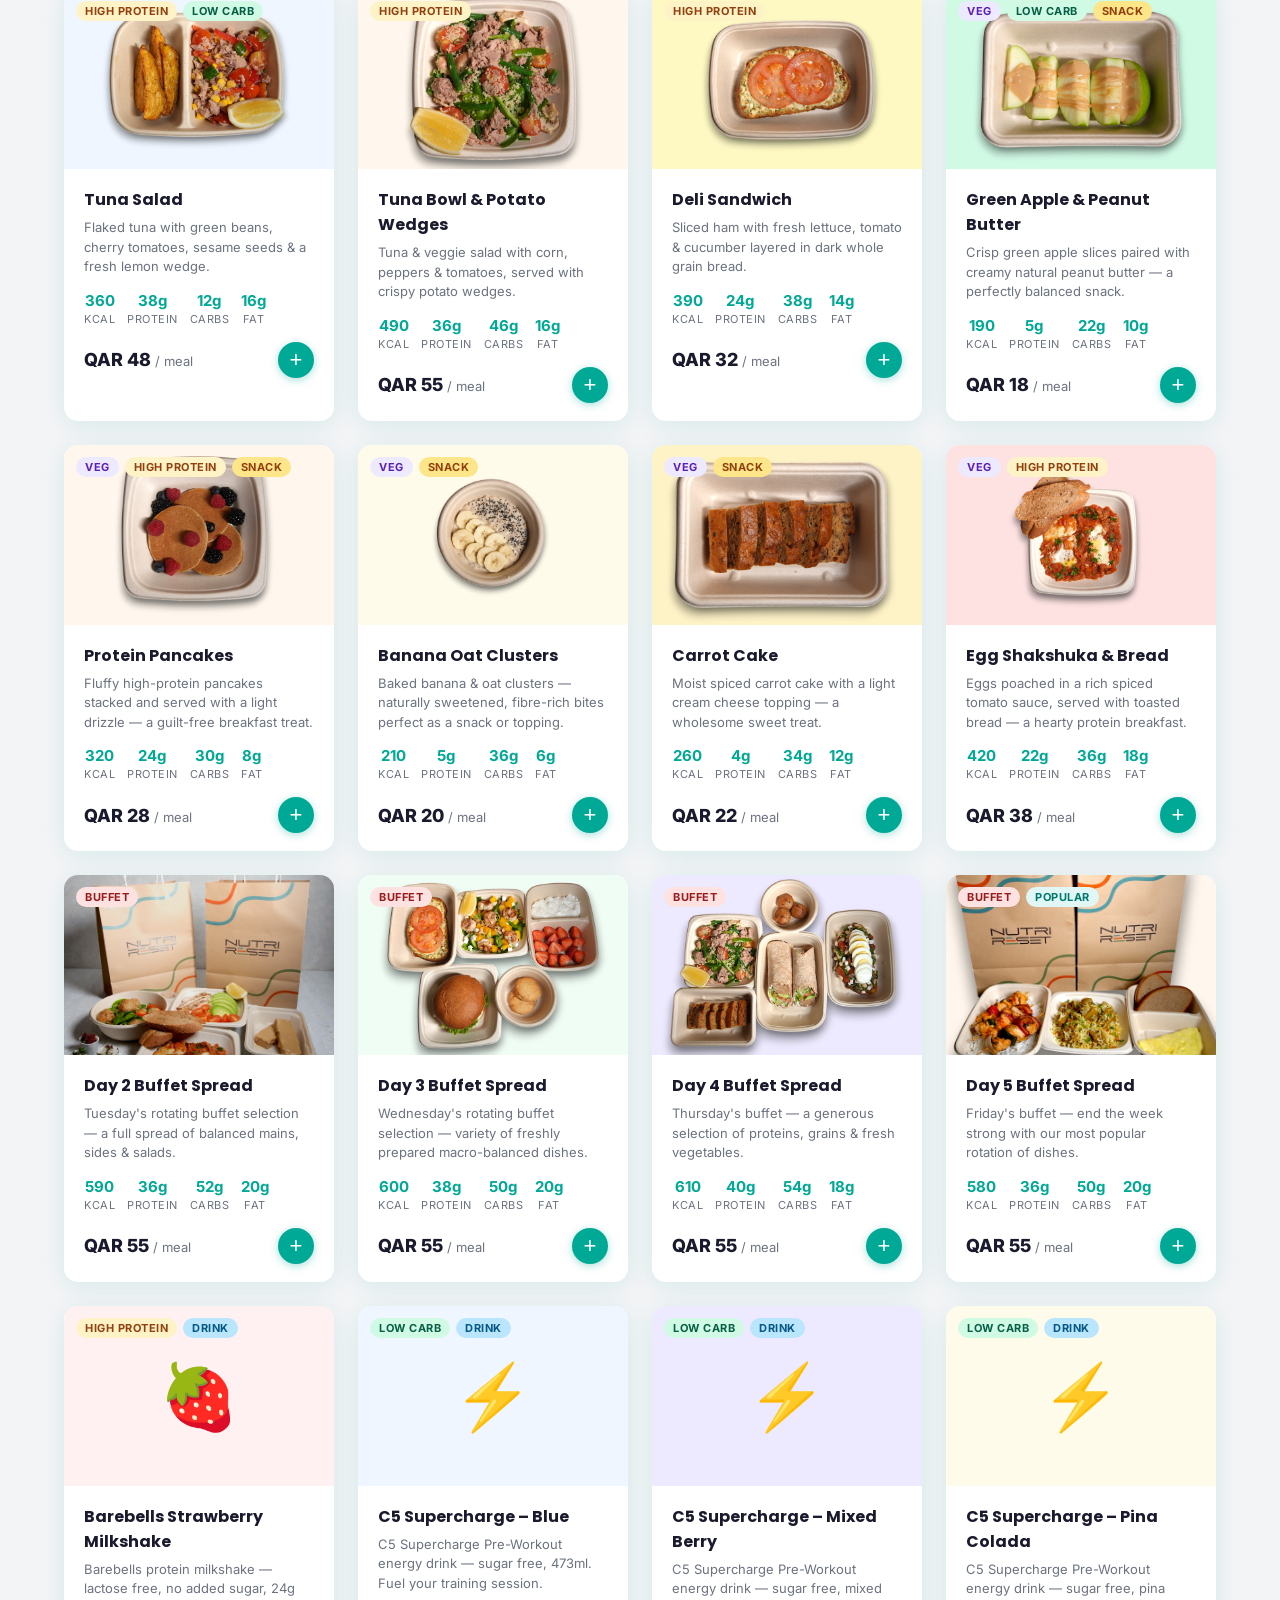
==== commit 54e77a40: "Add all 104 professional photos to gallery - Replace gallery with full 104-photo grid (4 columns, sq" ====
--- a/nutireset.html
+++ b/nutireset.html
@@ -153,11 +153,110 @@
     <h2 class="section-title">Fresh From Our Kitchen</h2>
     <p class="section-sub">Real food, prepared fresh every day</p>
     <div class="gallery-grid">
-      <div class="gallery-item gallery-tall"><img src="images/Grilled%20salmon%20with%20rice%20%26%20vegetables.png" alt="Grilled salmon plate" loading="lazy" /></div>
-      <div class="gallery-item"><img src="images/Chicken%20Ceaser%20with%20Potatos.png" alt="Chicken Caesar salad" loading="lazy" /></div>
-      <div class="gallery-item"><img src="images/Avocado%20Hallumi%20Salad.png" alt="Halloumi avocado salad" loading="lazy" /></div>
-      <div class="gallery-item"><img src="images/quinoa%20salad%20%26%20avocado.png" alt="Quinoa avocado bowl" loading="lazy" /></div>
-      <div class="gallery-item gallery-wide"><img src="images/day%202%20overall.png" alt="Day 2 full meal plan" loading="lazy" /></div>
+      <div class="gallery-item"><img src="images/3O1A3432.jpg" alt="NutriReset meal" loading="lazy" /></div>
+      <div class="gallery-item"><img src="images/3O1A3436.jpg" alt="NutriReset meal" loading="lazy" /></div>
+      <div class="gallery-item"><img src="images/3O1A3438.jpg" alt="NutriReset meal" loading="lazy" /></div>
+      <div class="gallery-item"><img src="images/3O1A3439.jpg" alt="NutriReset meal" loading="lazy" /></div>
+      <div class="gallery-item"><img src="images/3O1A3441.jpg" alt="NutriReset meal" loading="lazy" /></div>
+      <div class="gallery-item"><img src="images/3O1A3444.jpg" alt="NutriReset meal" loading="lazy" /></div>
+      <div class="gallery-item"><img src="images/3O1A3447.jpg" alt="NutriReset meal" loading="lazy" /></div>
+      <div class="gallery-item"><img src="images/3O1A3450.jpg" alt="NutriReset meal" loading="lazy" /></div>
+      <div class="gallery-item"><img src="images/3O1A3453.jpg" alt="NutriReset meal" loading="lazy" /></div>
+      <div class="gallery-item"><img src="images/3O1A3455.jpg" alt="NutriReset meal" loading="lazy" /></div>
+      <div class="gallery-item"><img src="images/3O1A3456.jpg" alt="NutriReset meal" loading="lazy" /></div>
+      <div class="gallery-item"><img src="images/3O1A3458.jpg" alt="NutriReset meal" loading="lazy" /></div>
+      <div class="gallery-item"><img src="images/3O1A3460.jpg" alt="NutriReset meal" loading="lazy" /></div>
+      <div class="gallery-item"><img src="images/3O1A3463.jpg" alt="NutriReset meal" loading="lazy" /></div>
+      <div class="gallery-item"><img src="images/3O1A3466.jpg" alt="NutriReset meal" loading="lazy" /></div>
+      <div class="gallery-item"><img src="images/3O1A3469.jpg" alt="NutriReset meal" loading="lazy" /></div>
+      <div class="gallery-item"><img src="images/3O1A3475.jpg" alt="NutriReset meal" loading="lazy" /></div>
+      <div class="gallery-item"><img src="images/3O1A3478.jpg" alt="NutriReset meal" loading="lazy" /></div>
+      <div class="gallery-item"><img src="images/3O1A3480.jpg" alt="NutriReset meal" loading="lazy" /></div>
+      <div class="gallery-item"><img src="images/3O1A3482.jpg" alt="NutriReset meal" loading="lazy" /></div>
+      <div class="gallery-item"><img src="images/3O1A3485.jpg" alt="NutriReset meal" loading="lazy" /></div>
+      <div class="gallery-item"><img src="images/3O1A3488.jpg" alt="NutriReset meal" loading="lazy" /></div>
+      <div class="gallery-item"><img src="images/3O1A3490.jpg" alt="NutriReset meal" loading="lazy" /></div>
+      <div class="gallery-item"><img src="images/3O1A3493.jpg" alt="NutriReset meal" loading="lazy" /></div>
+      <div class="gallery-item"><img src="images/3O1A3496.jpg" alt="NutriReset meal" loading="lazy" /></div>
+      <div class="gallery-item"><img src="images/3O1A3498.jpg" alt="NutriReset meal" loading="lazy" /></div>
+      <div class="gallery-item"><img src="images/3O1A3499.jpg" alt="NutriReset meal" loading="lazy" /></div>
+      <div class="gallery-item"><img src="images/3O1A3502.jpg" alt="NutriReset meal" loading="lazy" /></div>
+      <div class="gallery-item"><img src="images/3O1A3504.jpg" alt="NutriReset meal" loading="lazy" /></div>
+      <div class="gallery-item"><img src="images/3O1A3506.jpg" alt="NutriReset meal" loading="lazy" /></div>
+      <div class="gallery-item"><img src="images/3O1A3510.jpg" alt="NutriReset meal" loading="lazy" /></div>
+      <div class="gallery-item"><img src="images/3O1A3513.jpg" alt="NutriReset meal" loading="lazy" /></div>
+      <div class="gallery-item"><img src="images/3O1A3518.jpg" alt="NutriReset meal" loading="lazy" /></div>
+      <div class="gallery-item"><img src="images/3O1A3519.jpg" alt="NutriReset meal" loading="lazy" /></div>
+      <div class="gallery-item"><img src="images/3O1A3523.jpg" alt="NutriReset meal" loading="lazy" /></div>
+      <div class="gallery-item"><img src="images/3O1A3525.jpg" alt="NutriReset meal" loading="lazy" /></div>
+      <div class="gallery-item"><img src="images/3O1A3530.jpg" alt="NutriReset meal" loading="lazy" /></div>
+      <div class="gallery-item"><img src="images/3O1A3532.jpg" alt="NutriReset meal" loading="lazy" /></div>
+      <div class="gallery-item"><img src="images/3O1A3534.jpg" alt="NutriReset meal" loading="lazy" /></div>
+      <div class="gallery-item"><img src="images/3O1A3537.jpg" alt="NutriReset meal" loading="lazy" /></div>
+      <div class="gallery-item"><img src="images/3O1A3539.jpg" alt="NutriReset meal" loading="lazy" /></div>
+      <div class="gallery-item"><img src="images/3O1A3540.jpg" alt="NutriReset meal" loading="lazy" /></div>
+      <div class="gallery-item"><img src="images/3O1A3543.jpg" alt="NutriReset meal" loading="lazy" /></div>
+      <div class="gallery-item"><img src="images/3O1A3545.jpg" alt="NutriReset meal" loading="lazy" /></div>
+      <div class="gallery-item"><img src="images/3O1A3547.jpg" alt="NutriReset meal" loading="lazy" /></div>
+      <div class="gallery-item"><img src="images/3O1A3549.jpg" alt="NutriReset meal" loading="lazy" /></div>
+      <div class="gallery-item"><img src="images/3O1A3550.jpg" alt="NutriReset meal" loading="lazy" /></div>
+      <div class="gallery-item"><img src="images/3O1A3552.jpg" alt="NutriReset meal" loading="lazy" /></div>
+      <div class="gallery-item"><img src="images/3O1A3554.jpg" alt="NutriReset meal" loading="lazy" /></div>
+      <div class="gallery-item"><img src="images/3O1A3555.jpg" alt="NutriReset meal" loading="lazy" /></div>
+      <div class="gallery-item"><img src="images/3O1A3558.jpg" alt="NutriReset meal" loading="lazy" /></div>
+      <div class="gallery-item"><img src="images/3O1A3559.jpg" alt="NutriReset meal" loading="lazy" /></div>
+      <div class="gallery-item"><img src="images/3O1A3560.jpg" alt="NutriReset meal" loading="lazy" /></div>
+      <div class="gallery-item"><img src="images/3O1A3564.jpg" alt="NutriReset meal" loading="lazy" /></div>
+      <div class="gallery-item"><img src="images/3O1A3566.jpg" alt="NutriReset meal" loading="lazy" /></div>
+      <div class="gallery-item"><img src="images/3O1A3568.jpg" alt="NutriReset meal" loading="lazy" /></div>
+      <div class="gallery-item"><img src="images/3O1A3571.jpg" alt="NutriReset meal" loading="lazy" /></div>
+      <div class="gallery-item"><img src="images/3O1A3573.jpg" alt="NutriReset meal" loading="lazy" /></div>
+      <div class="gallery-item"><img src="images/3O1A3575.jpg" alt="NutriReset meal" loading="lazy" /></div>
+      <div class="gallery-item"><img src="images/3O1A3577.jpg" alt="NutriReset meal" loading="lazy" /></div>
+      <div class="gallery-item"><img src="images/3O1A3579.jpg" alt="NutriReset meal" loading="lazy" /></div>
+      <div class="gallery-item"><img src="images/3O1A3581.jpg" alt="NutriReset meal" loading="lazy" /></div>
+      <div class="gallery-item"><img src="images/3O1A3583.jpg" alt="NutriReset meal" loading="lazy" /></div>
+      <div class="gallery-item"><img src="images/3O1A3587.jpg" alt="NutriReset meal" loading="lazy" /></div>
+      <div class="gallery-item"><img src="images/3O1A3590.jpg" alt="NutriReset meal" loading="lazy" /></div>
+      <div class="gallery-item"><img src="images/3O1A3592.jpg" alt="NutriReset meal" loading="lazy" /></div>
+      <div class="gallery-item"><img src="images/3O1A3597.jpg" alt="NutriReset meal" loading="lazy" /></div>
+      <div class="gallery-item"><img src="images/3O1A3599.jpg" alt="NutriReset meal" loading="lazy" /></div>
+      <div class="gallery-item"><img src="images/3O1A3601.jpg" alt="NutriReset meal" loading="lazy" /></div>
+      <div class="gallery-item"><img src="images/3O1A3606.jpg" alt="NutriReset meal" loading="lazy" /></div>
+      <div class="gallery-item"><img src="images/3O1A3608.jpg" alt="NutriReset meal" loading="lazy" /></div>
+      <div class="gallery-item"><img src="images/3O1A3612.jpg" alt="NutriReset meal" loading="lazy" /></div>
+      <div class="gallery-item"><img src="images/3O1A3614.jpg" alt="NutriReset meal" loading="lazy" /></div>
+      <div class="gallery-item"><img src="images/3O1A3618.jpg" alt="NutriReset meal" loading="lazy" /></div>
+      <div class="gallery-item"><img src="images/3O1A3620.jpg" alt="NutriReset meal" loading="lazy" /></div>
+      <div class="gallery-item"><img src="images/3O1A3623.jpg" alt="NutriReset meal" loading="lazy" /></div>
+      <div class="gallery-item"><img src="images/3O1A3628.jpg" alt="NutriReset meal" loading="lazy" /></div>
+      <div class="gallery-item"><img src="images/3O1A3631.jpg" alt="NutriReset meal" loading="lazy" /></div>
+      <div class="gallery-item"><img src="images/3O1A3637.jpg" alt="NutriReset meal" loading="lazy" /></div>
+      <div class="gallery-item"><img src="images/3O1A3641.jpg" alt="NutriReset meal" loading="lazy" /></div>
+      <div class="gallery-item"><img src="images/3O1A3644.jpg" alt="NutriReset meal" loading="lazy" /></div>
+      <div class="gallery-item"><img src="images/3O1A3646.jpg" alt="NutriReset meal" loading="lazy" /></div>
+      <div class="gallery-item"><img src="images/3O1A3647.jpg" alt="NutriReset meal" loading="lazy" /></div>
+      <div class="gallery-item"><img src="images/3O1A3652.jpg" alt="NutriReset meal" loading="lazy" /></div>
+      <div class="gallery-item"><img src="images/3O1A3656.jpg" alt="NutriReset meal" loading="lazy" /></div>
+      <div class="gallery-item"><img src="images/3O1A3658.jpg" alt="NutriReset meal" loading="lazy" /></div>
+      <div class="gallery-item"><img src="images/3O1A3661.jpg" alt="NutriReset meal" loading="lazy" /></div>
+      <div class="gallery-item"><img src="images/3O1A3663.jpg" alt="NutriReset meal" loading="lazy" /></div>
+      <div class="gallery-item"><img src="images/3O1A3665.jpg" alt="NutriReset meal" loading="lazy" /></div>
+      <div class="gallery-item"><img src="images/3O1A3668.jpg" alt="NutriReset meal" loading="lazy" /></div>
+      <div class="gallery-item"><img src="images/3O1A3672.jpg" alt="NutriReset meal" loading="lazy" /></div>
+      <div class="gallery-item"><img src="images/3O1A3677.jpg" alt="NutriReset meal" loading="lazy" /></div>
+      <div class="gallery-item"><img src="images/3O1A3680.jpg" alt="NutriReset meal" loading="lazy" /></div>
+      <div class="gallery-item"><img src="images/3O1A3683.jpg" alt="NutriReset meal" loading="lazy" /></div>
+      <div class="gallery-item"><img src="images/3O1A3685.jpg" alt="NutriReset meal" loading="lazy" /></div>
+      <div class="gallery-item"><img src="images/3O1A3689.jpg" alt="NutriReset meal" loading="lazy" /></div>
+      <div class="gallery-item"><img src="images/3O1A3690.jpg" alt="NutriReset meal" loading="lazy" /></div>
+      <div class="gallery-item"><img src="images/3O1A3694.jpg" alt="NutriReset meal" loading="lazy" /></div>
+      <div class="gallery-item"><img src="images/3O1A3696.jpg" alt="NutriReset meal" loading="lazy" /></div>
+      <div class="gallery-item"><img src="images/3O1A3698.jpg" alt="NutriReset meal" loading="lazy" /></div>
+      <div class="gallery-item"><img src="images/3O1A3699.jpg" alt="NutriReset meal" loading="lazy" /></div>
+      <div class="gallery-item"><img src="images/3O1A3702.jpg" alt="NutriReset meal" loading="lazy" /></div>
+      <div class="gallery-item"><img src="images/3O1A3706.jpg" alt="NutriReset meal" loading="lazy" /></div>
+      <div class="gallery-item"><img src="images/3O1A3710.jpg" alt="NutriReset meal" loading="lazy" /></div>
     </div>
   </div>
 </section>
--- a/nutireset.css
+++ b/nutireset.css
@@ -539,30 +539,28 @@
 .gallery-grid {
   display: grid;
   grid-template-columns: repeat(4, 1fr);
-  grid-template-rows: 220px 220px;
-  gap: 12px;
-  max-width: 1100px;
+  gap: 10px;
+  max-width: 1200px;
   margin: 48px auto 0;
 }
-.gallery-item { overflow: hidden; border-radius: 16px; }
+.gallery-item {
+  overflow: hidden;
+  border-radius: 12px;
+  aspect-ratio: 1 / 1;
+}
 .gallery-item img {
   width: 100%; height: 100%;
   object-fit: cover;
   transition: transform 0.4s ease;
+  display: block;
 }
 .gallery-item:hover img { transform: scale(1.06); }
-.gallery-tall { grid-row: span 2; }
-.gallery-wide { grid-column: span 2; }
 
 @media (max-width: 900px) {
-  .gallery-grid {
-    grid-template-columns: repeat(2, 1fr);
-    grid-template-rows: auto;
-  }
-  .gallery-tall, .gallery-wide { grid-row: span 1; grid-column: span 1; }
+  .gallery-grid { grid-template-columns: repeat(3, 1fr); }
 }
 @media (max-width: 600px) {
-  .gallery-grid { grid-template-columns: 1fr; }
+  .gallery-grid { grid-template-columns: repeat(2, 1fr); }
 }
 
 /* ---- RESPONSIVE ---- */
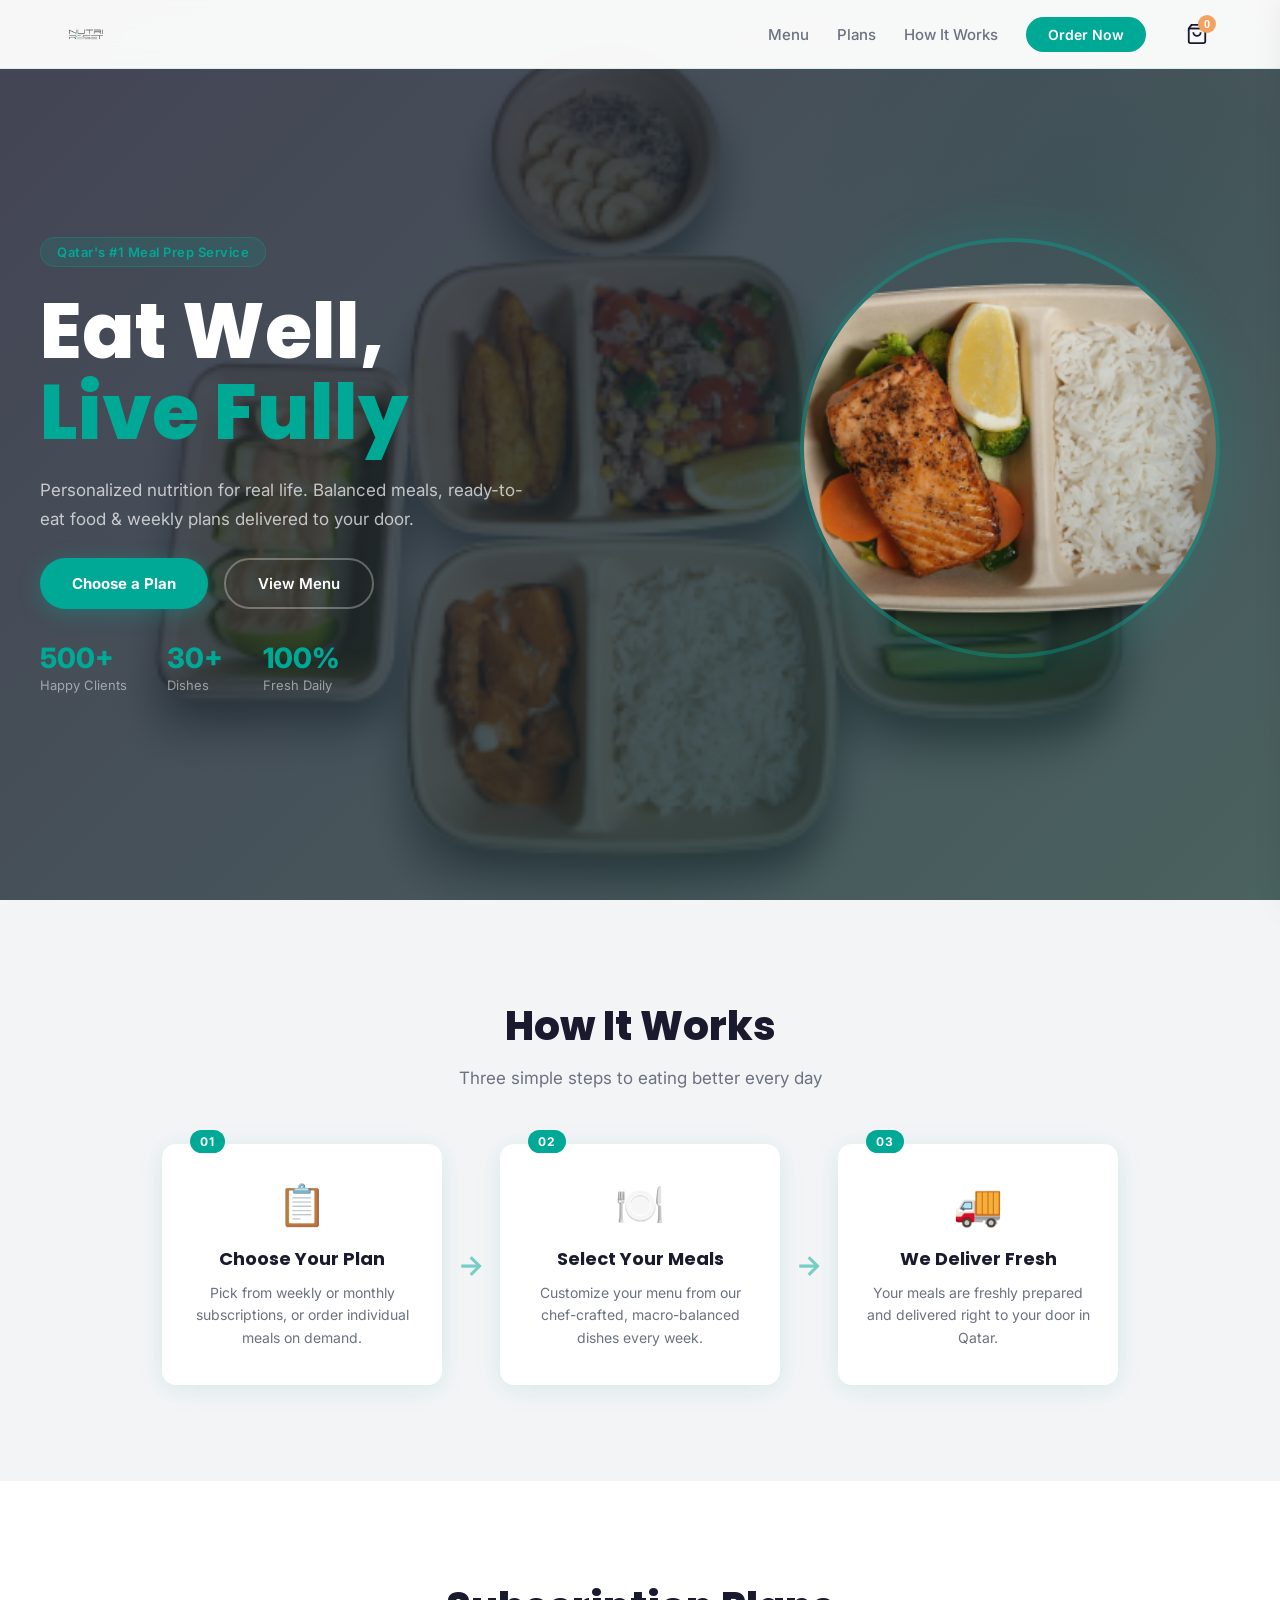
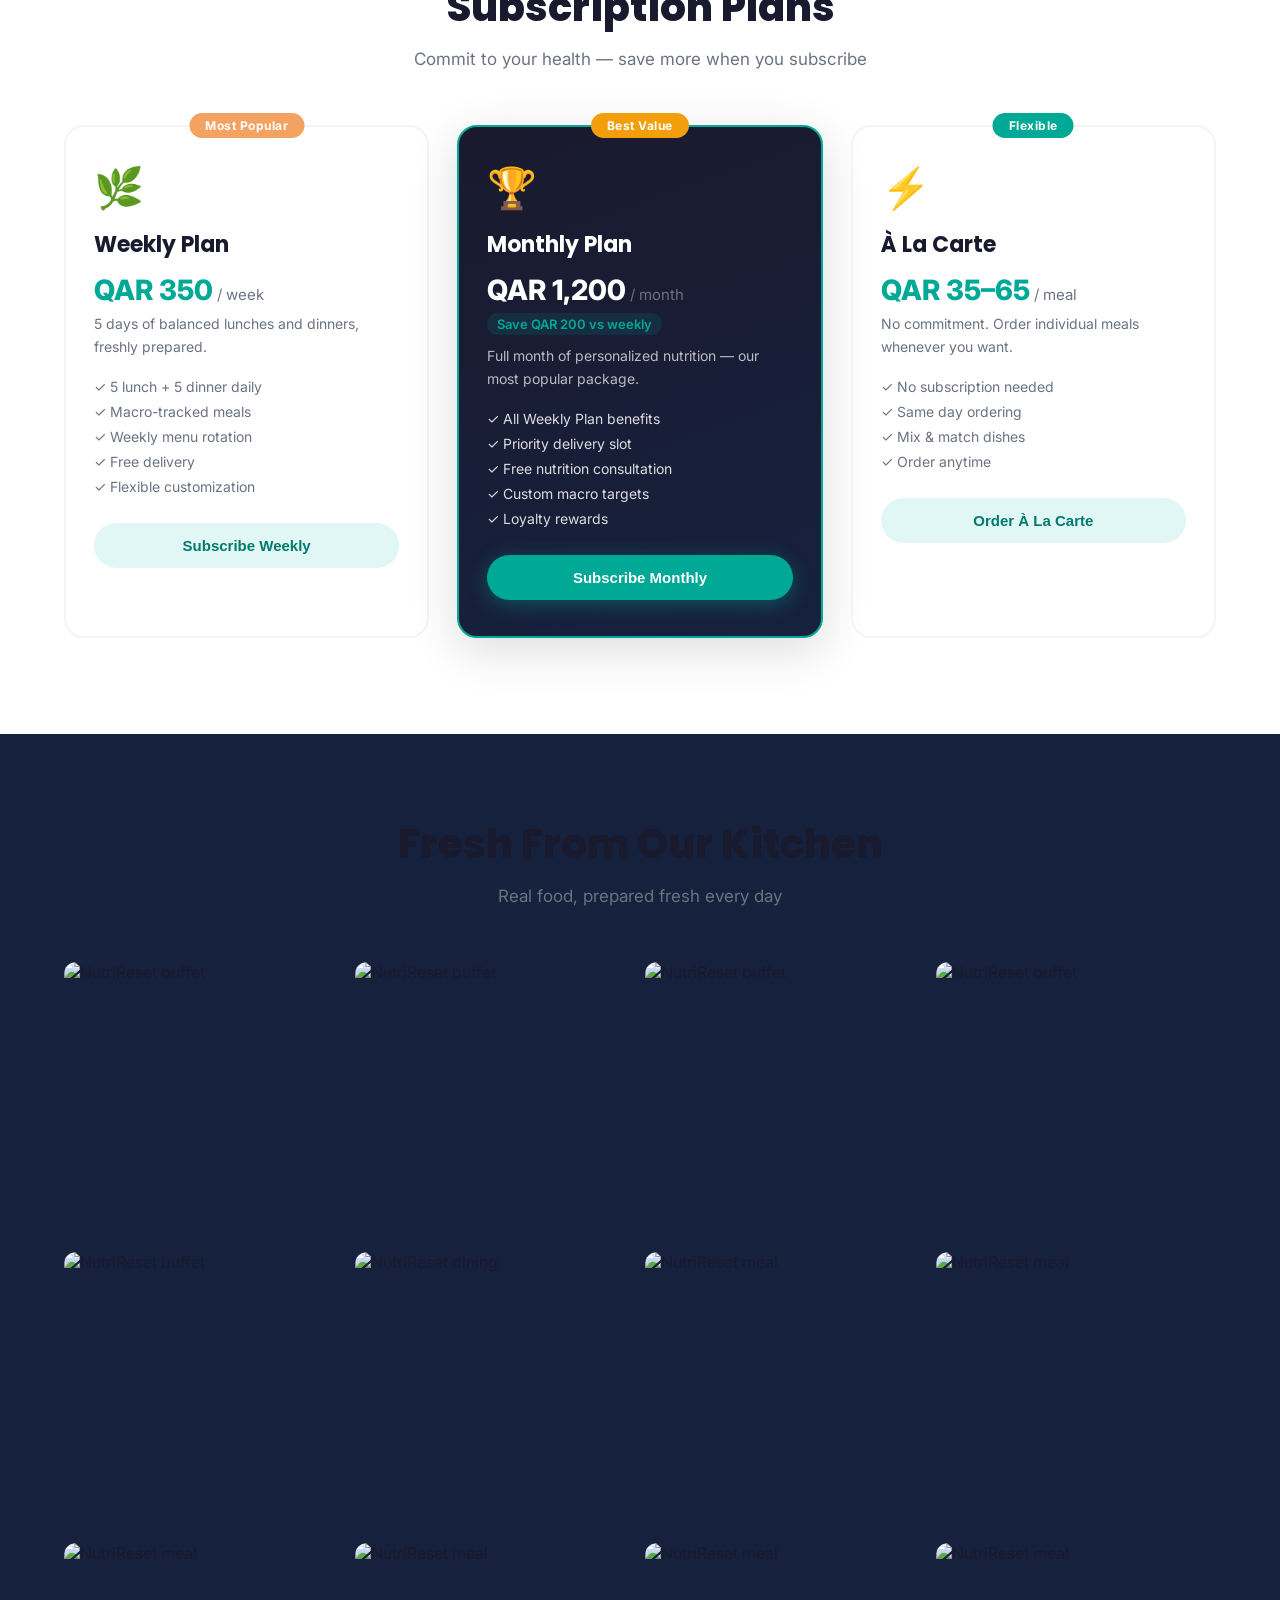
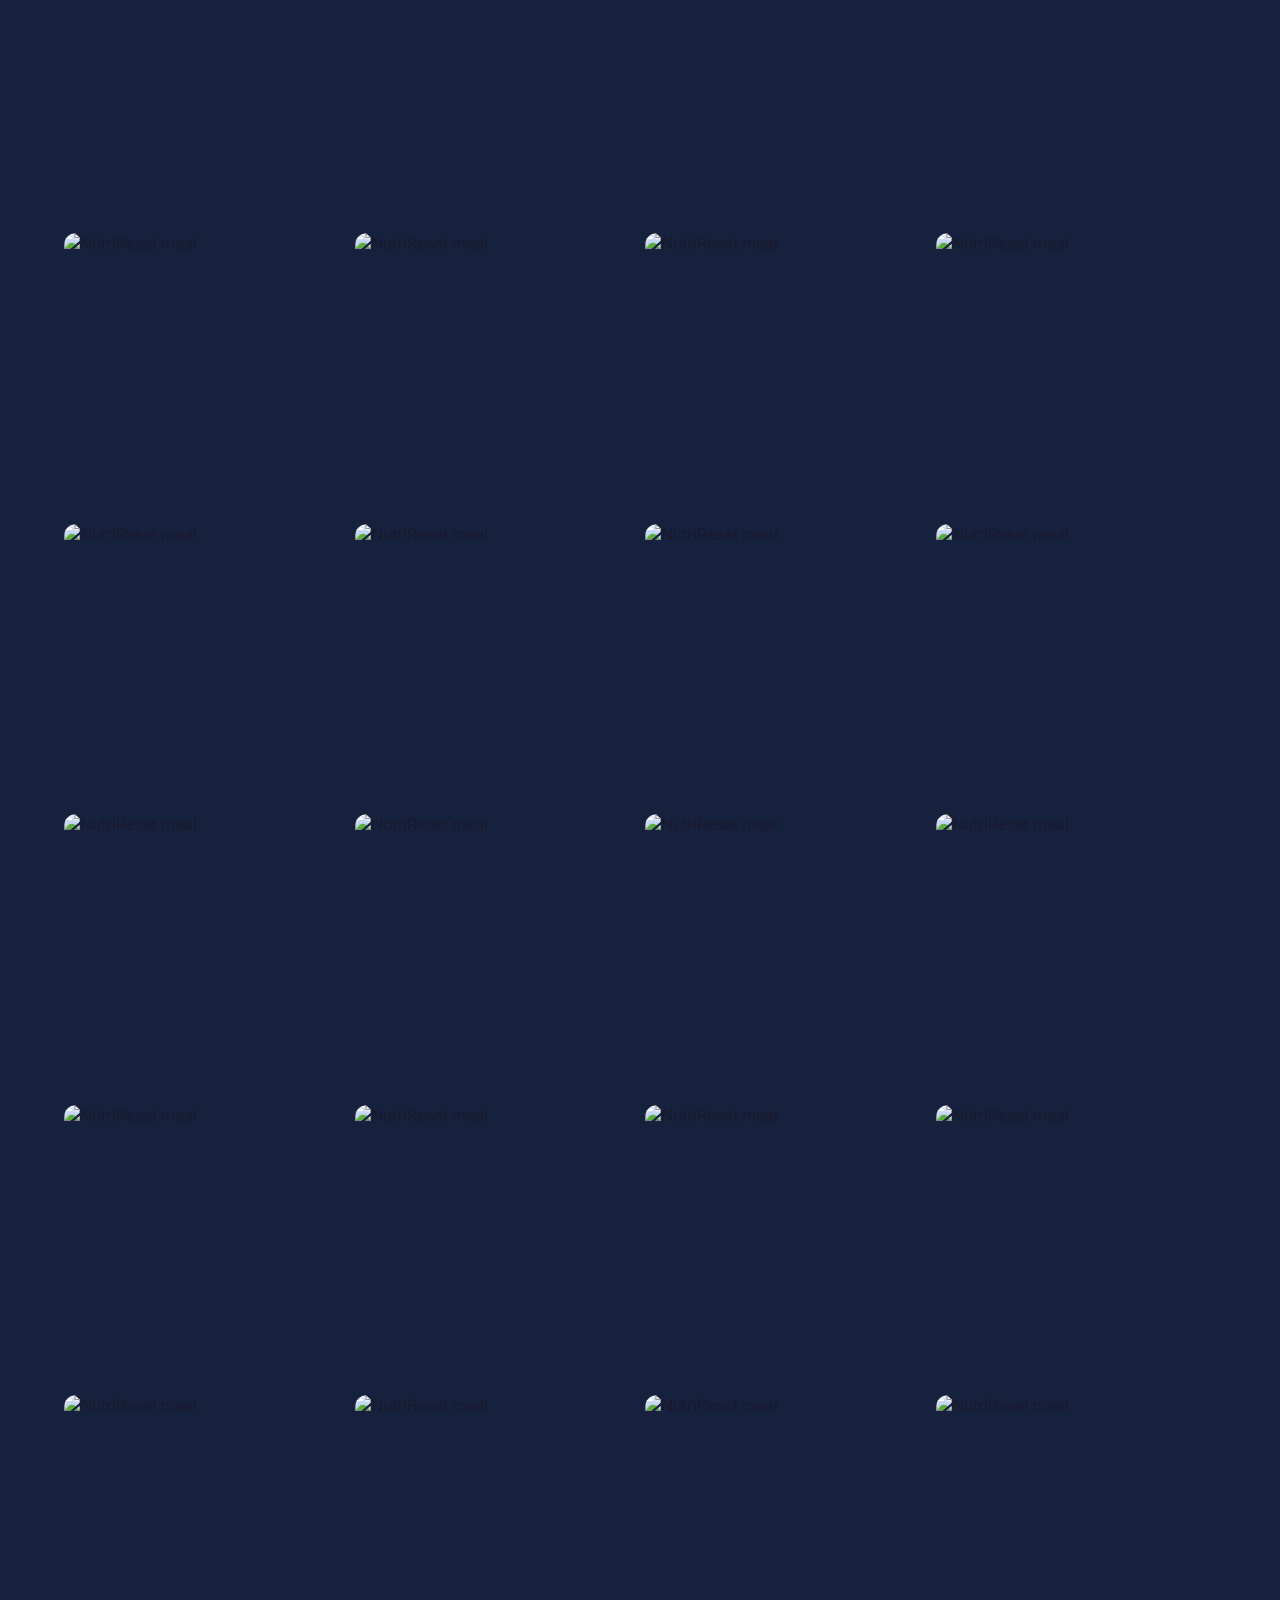
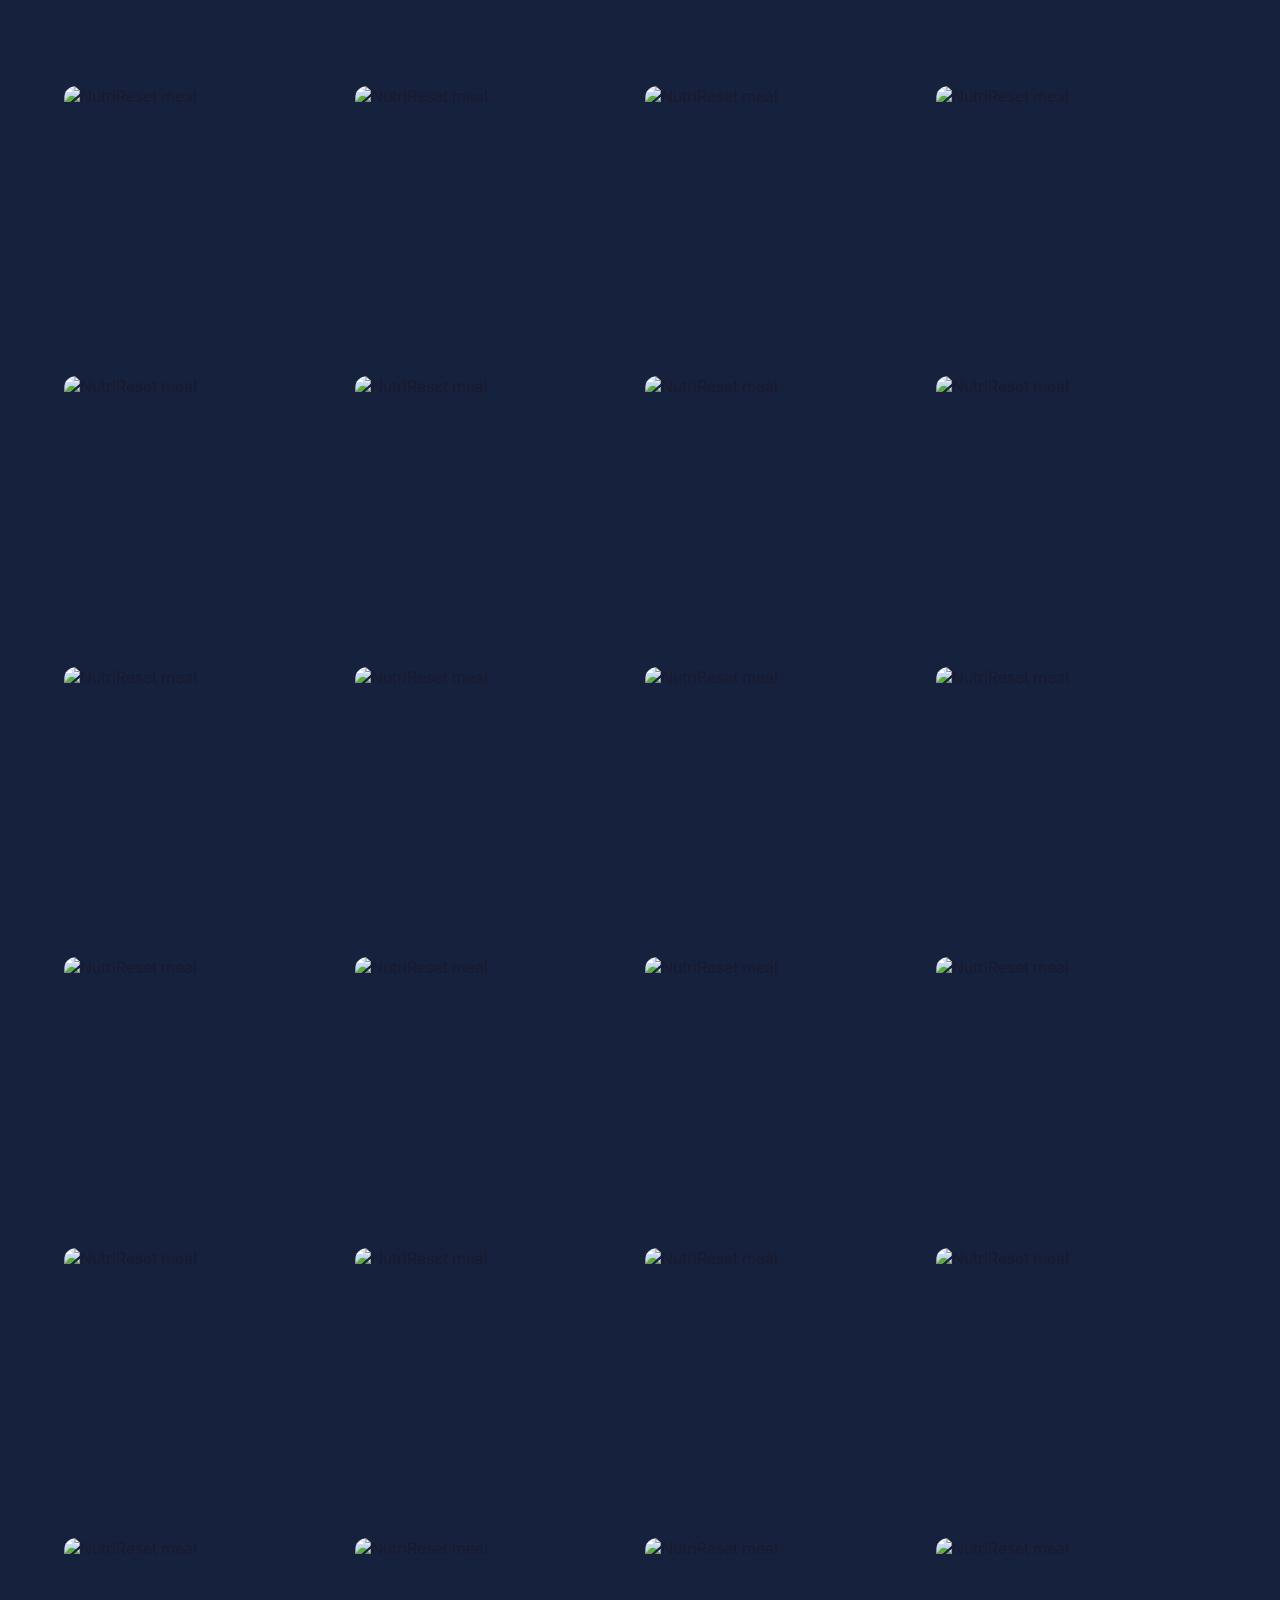
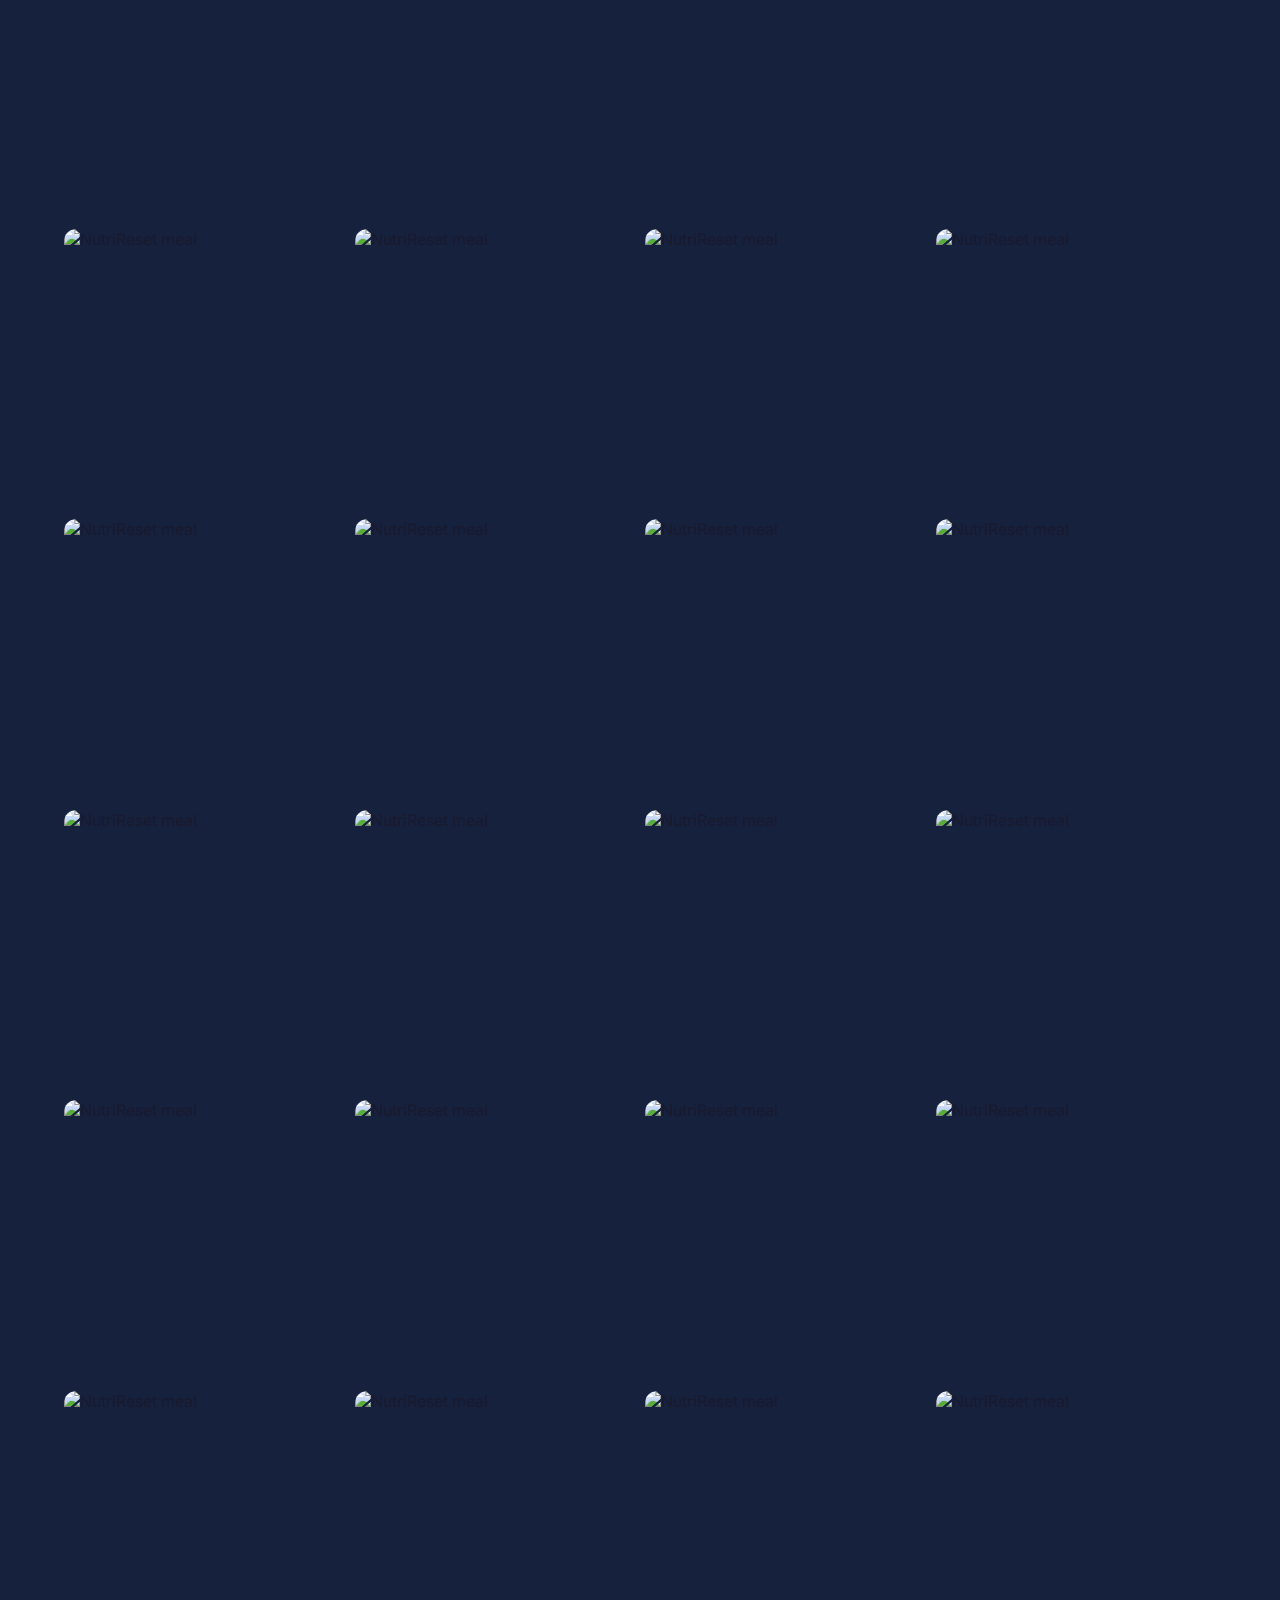
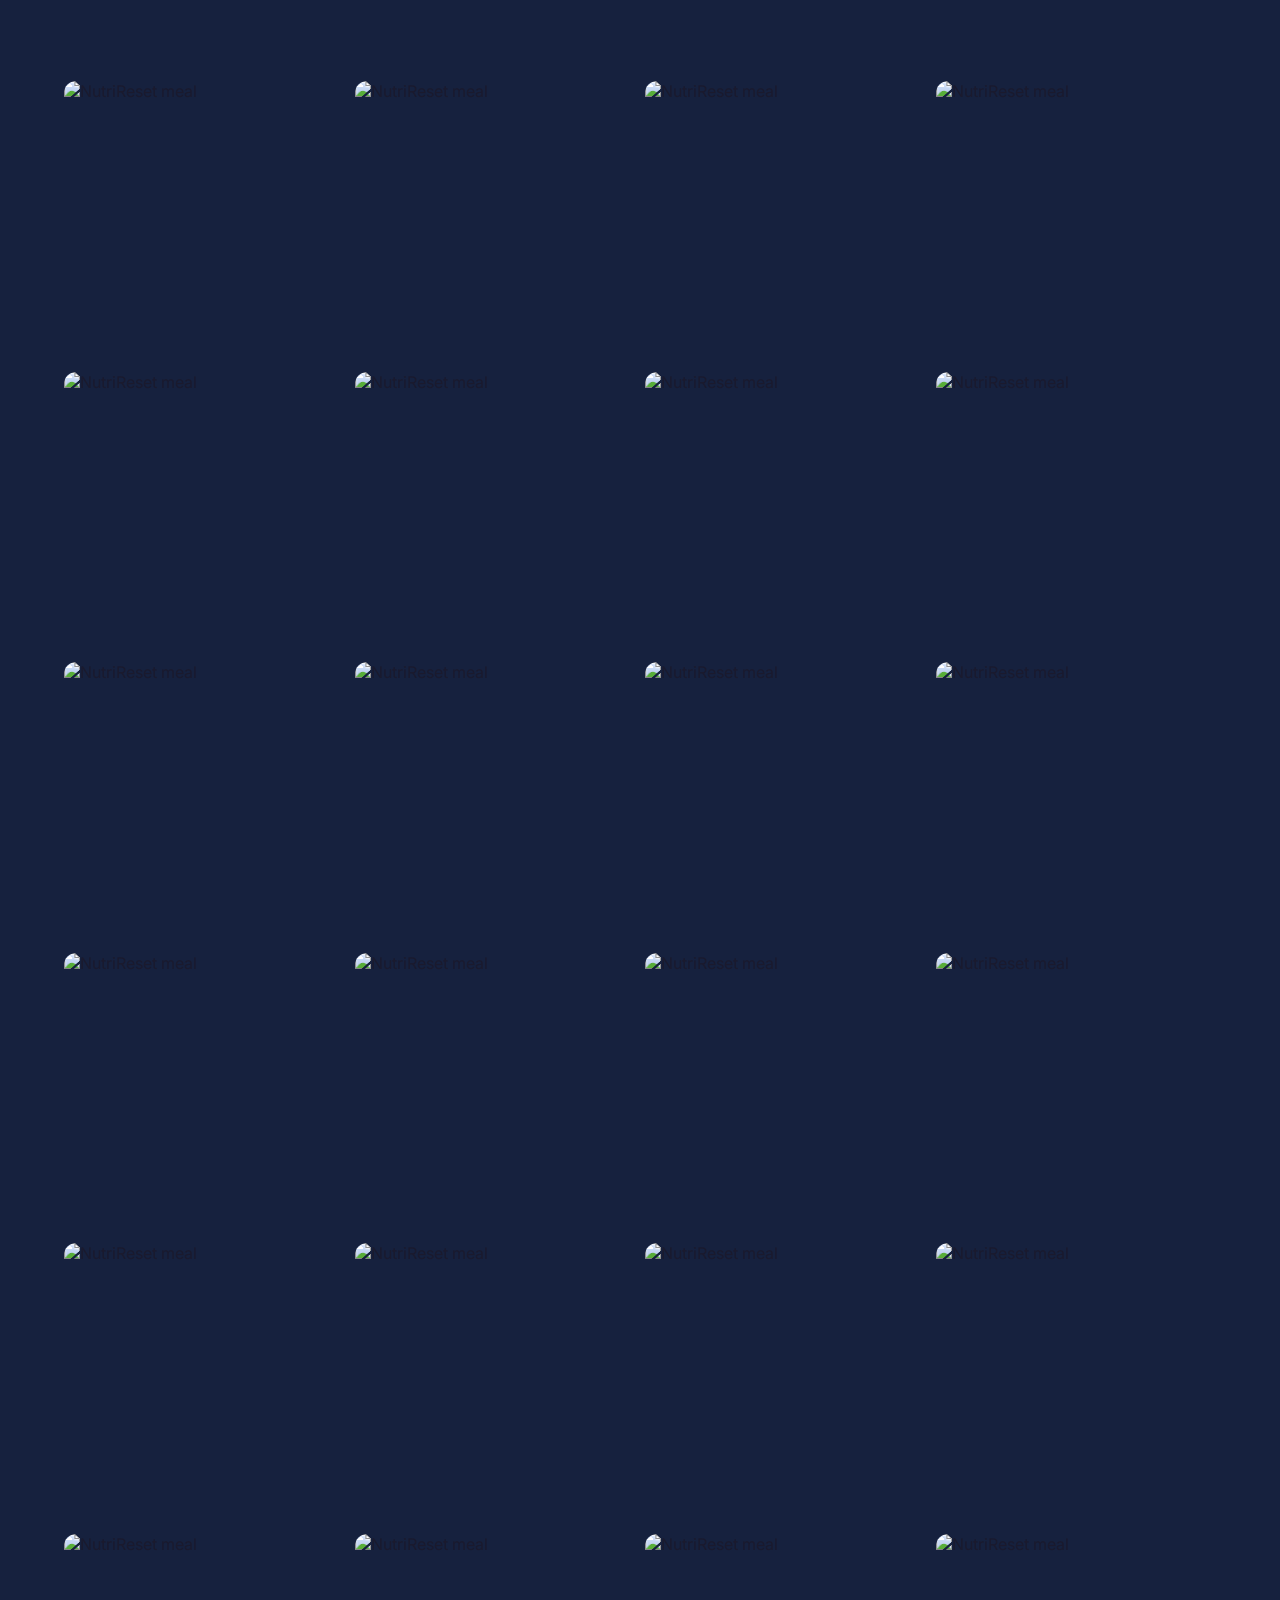
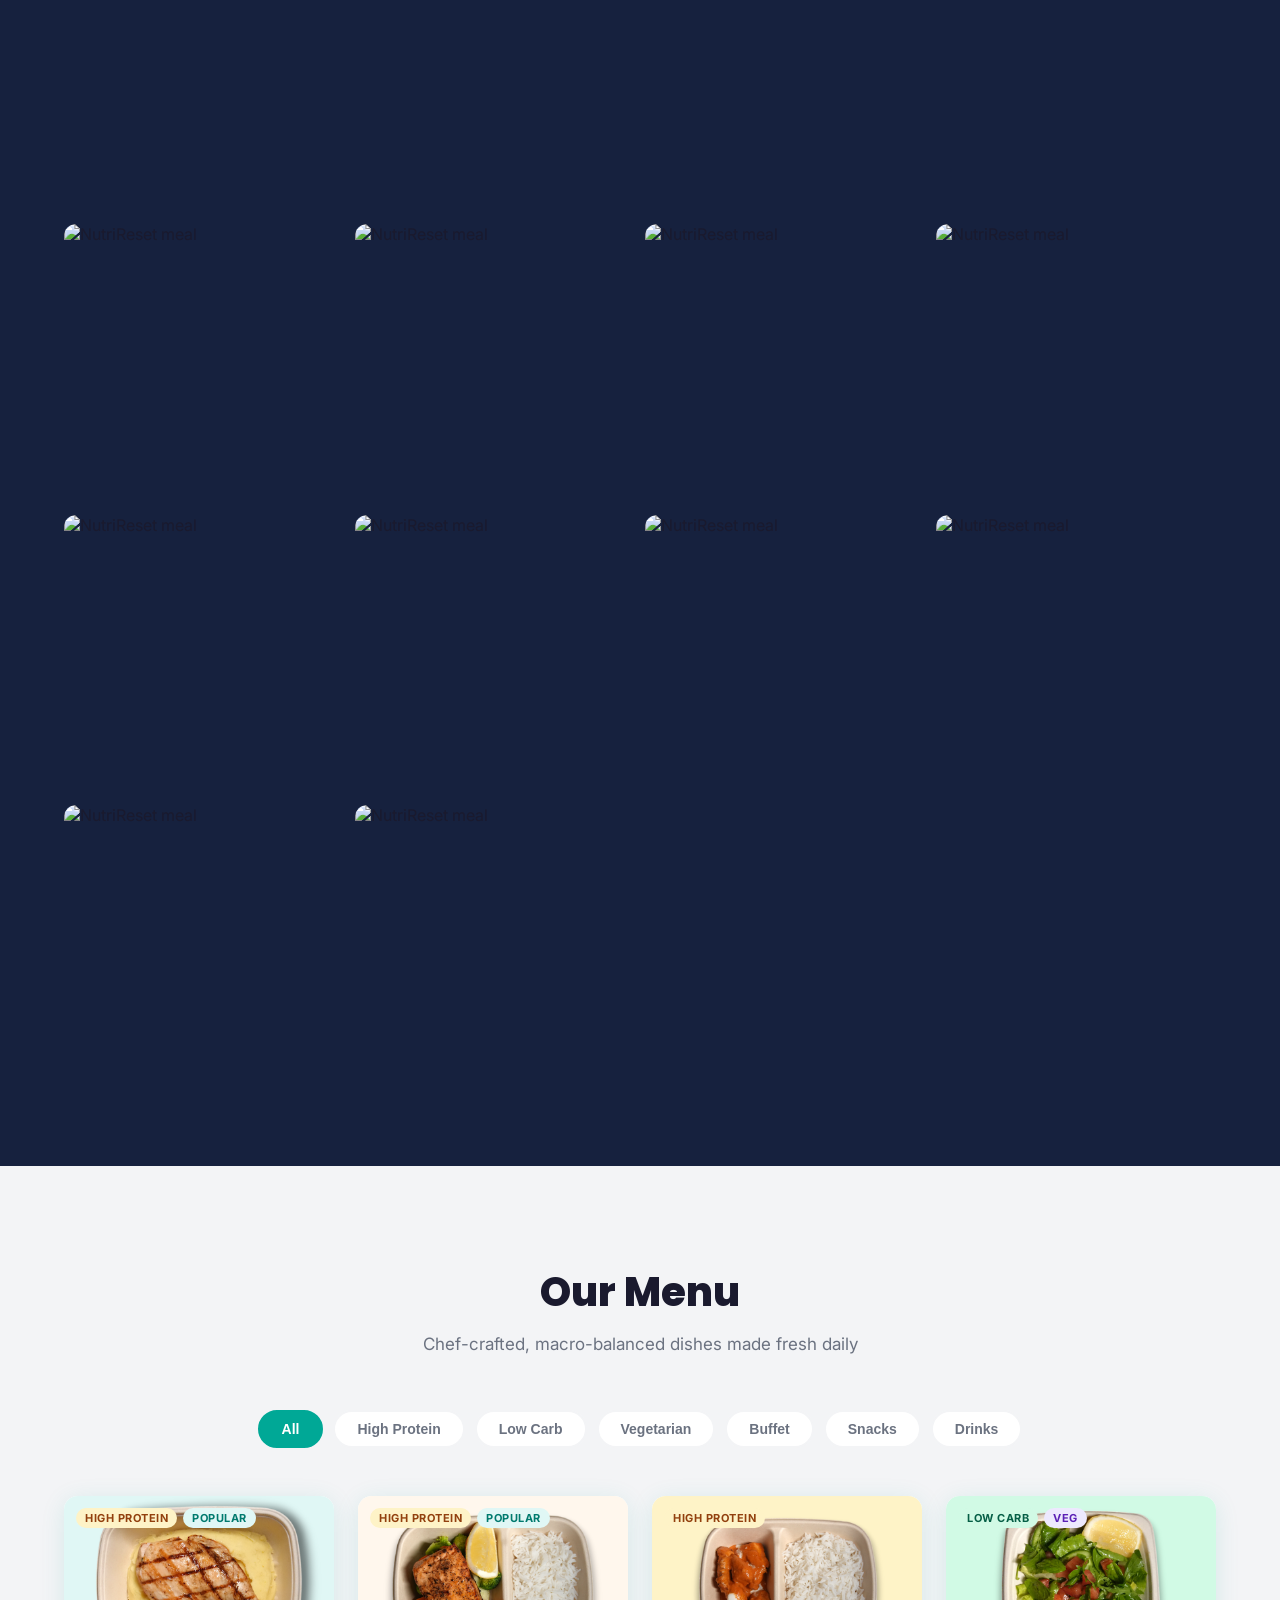
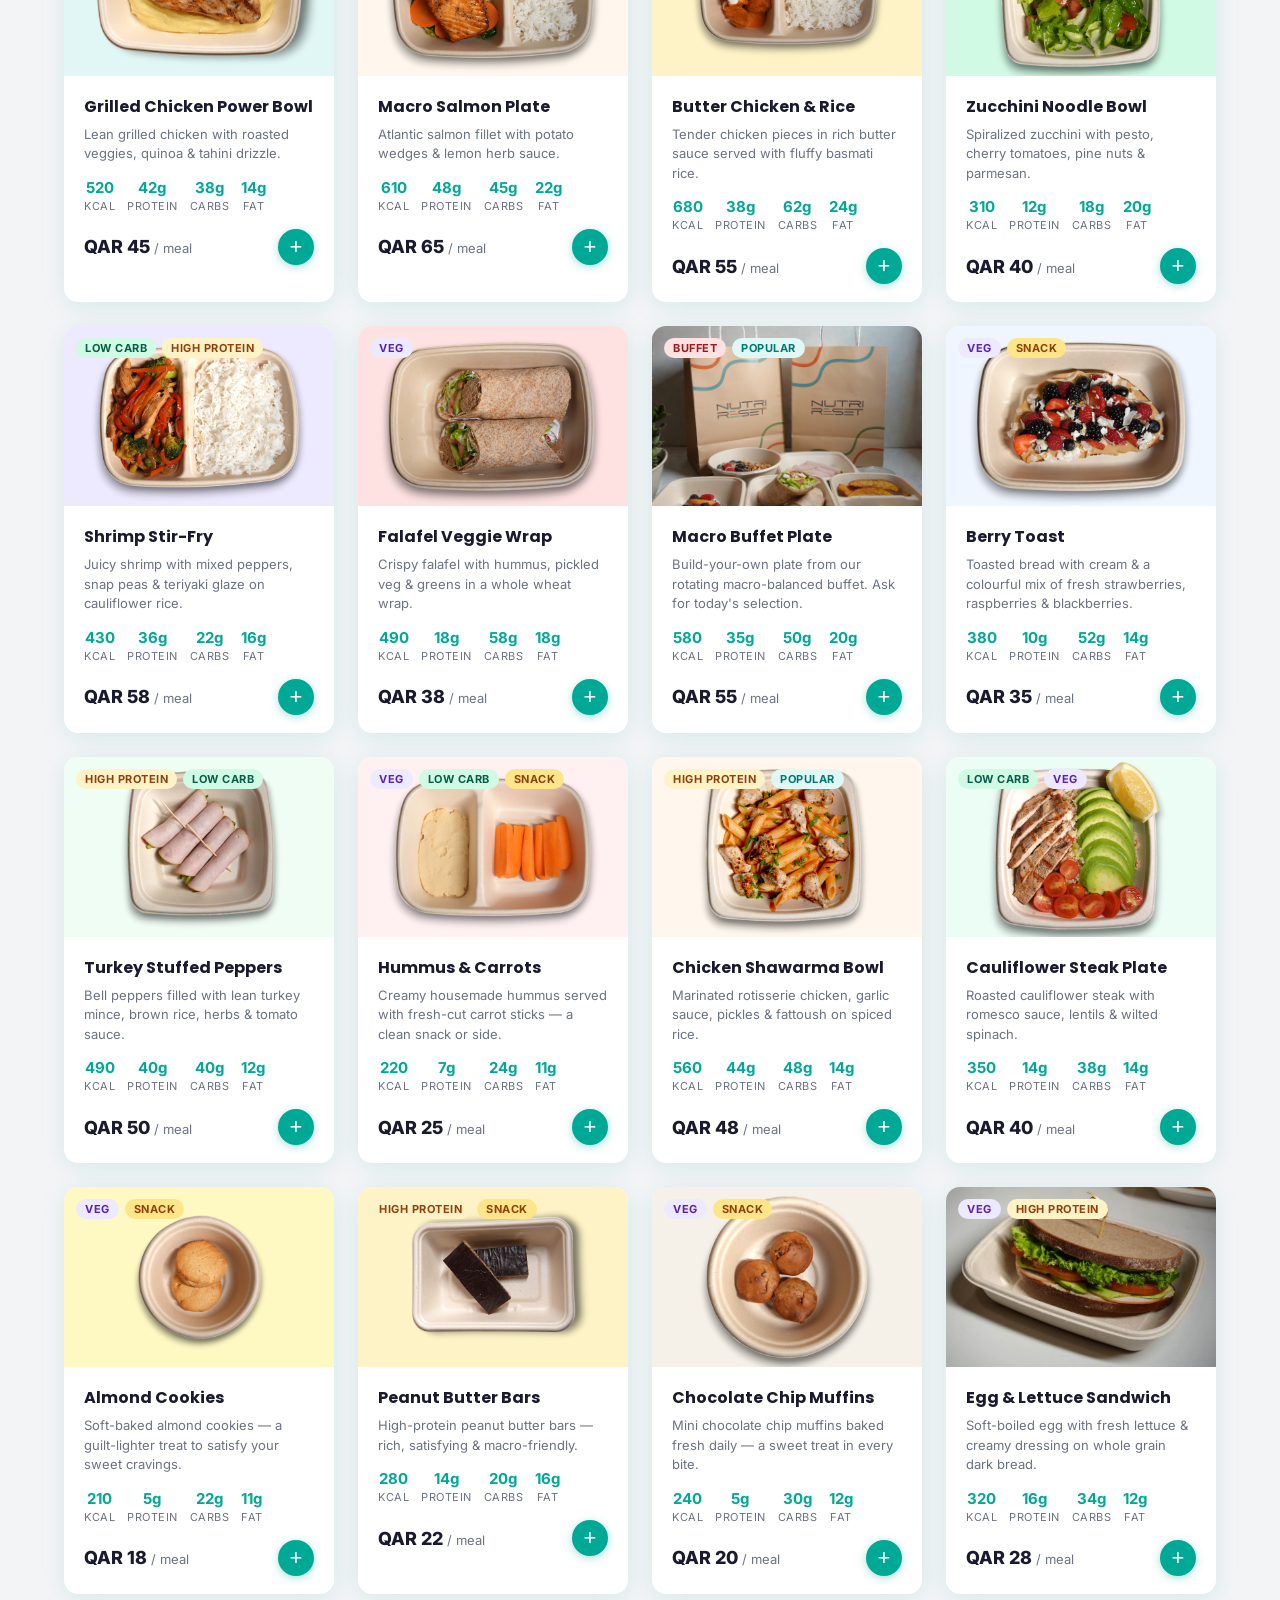
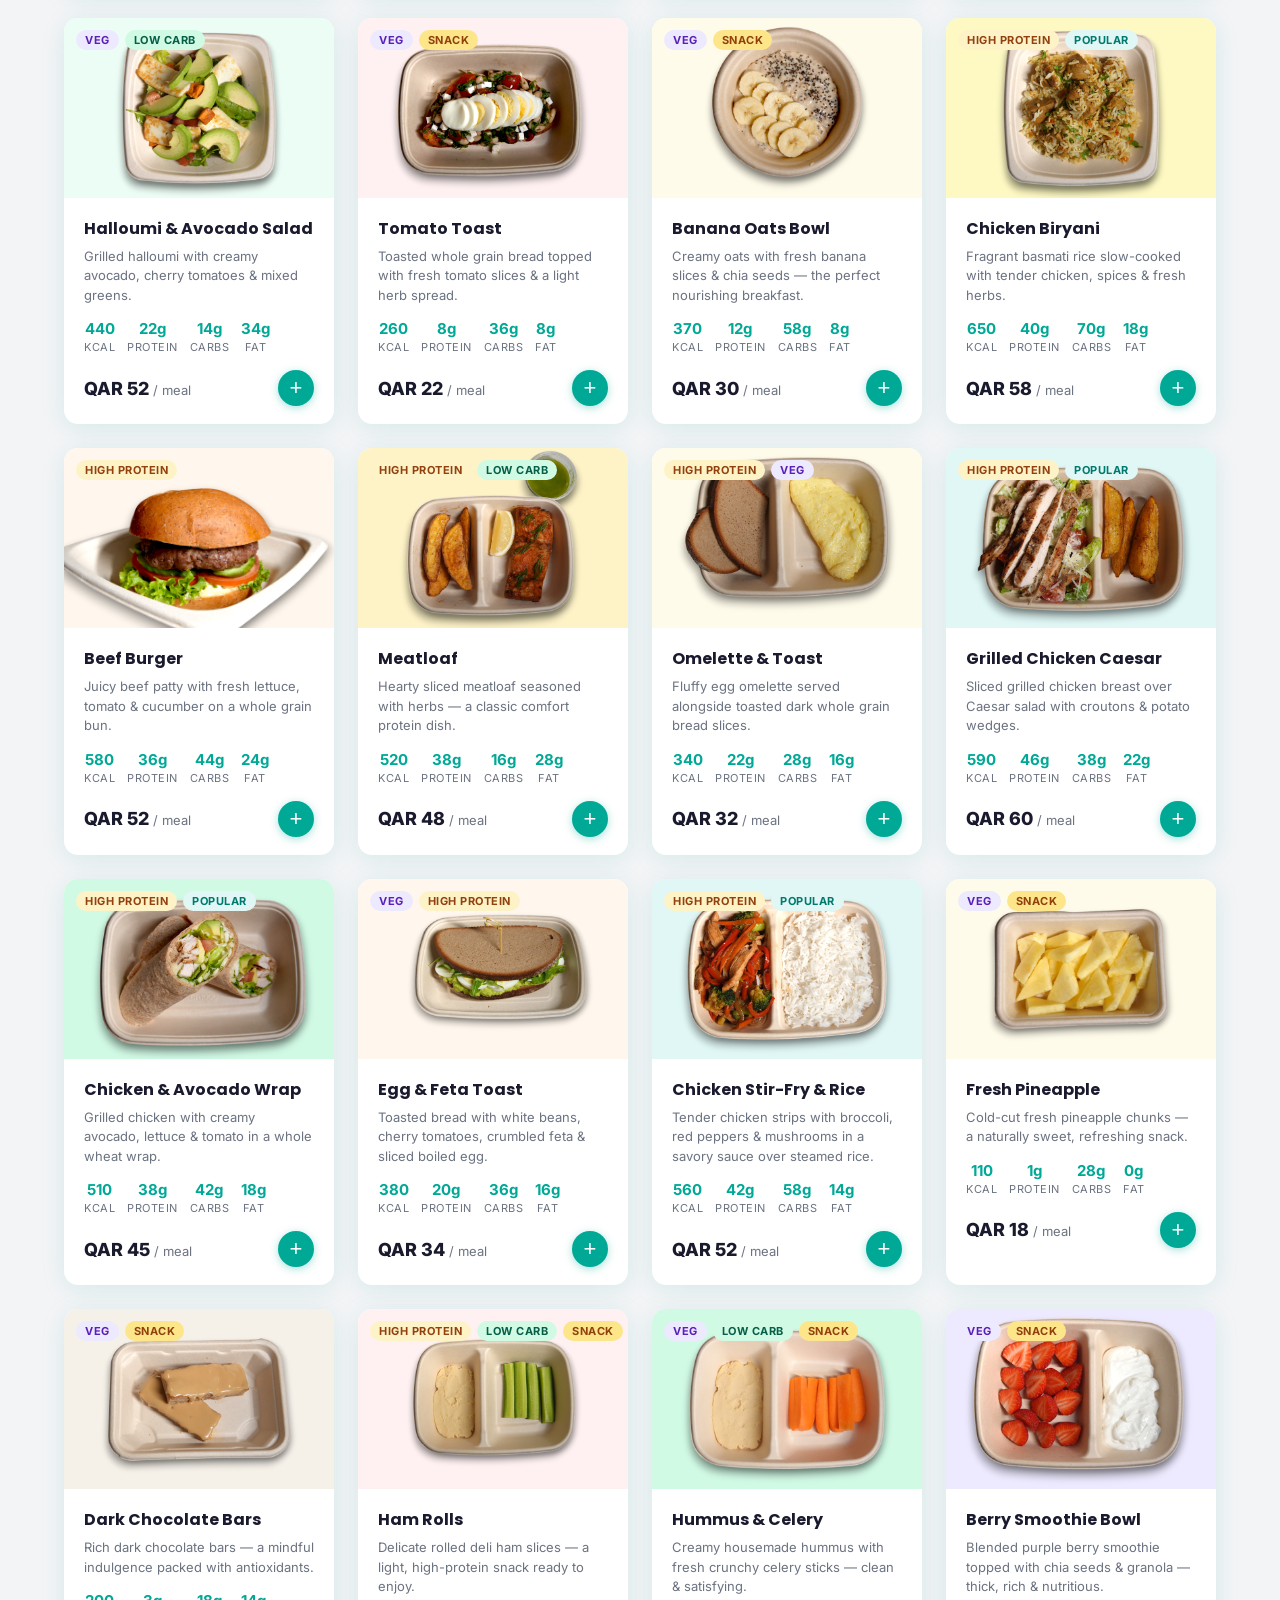
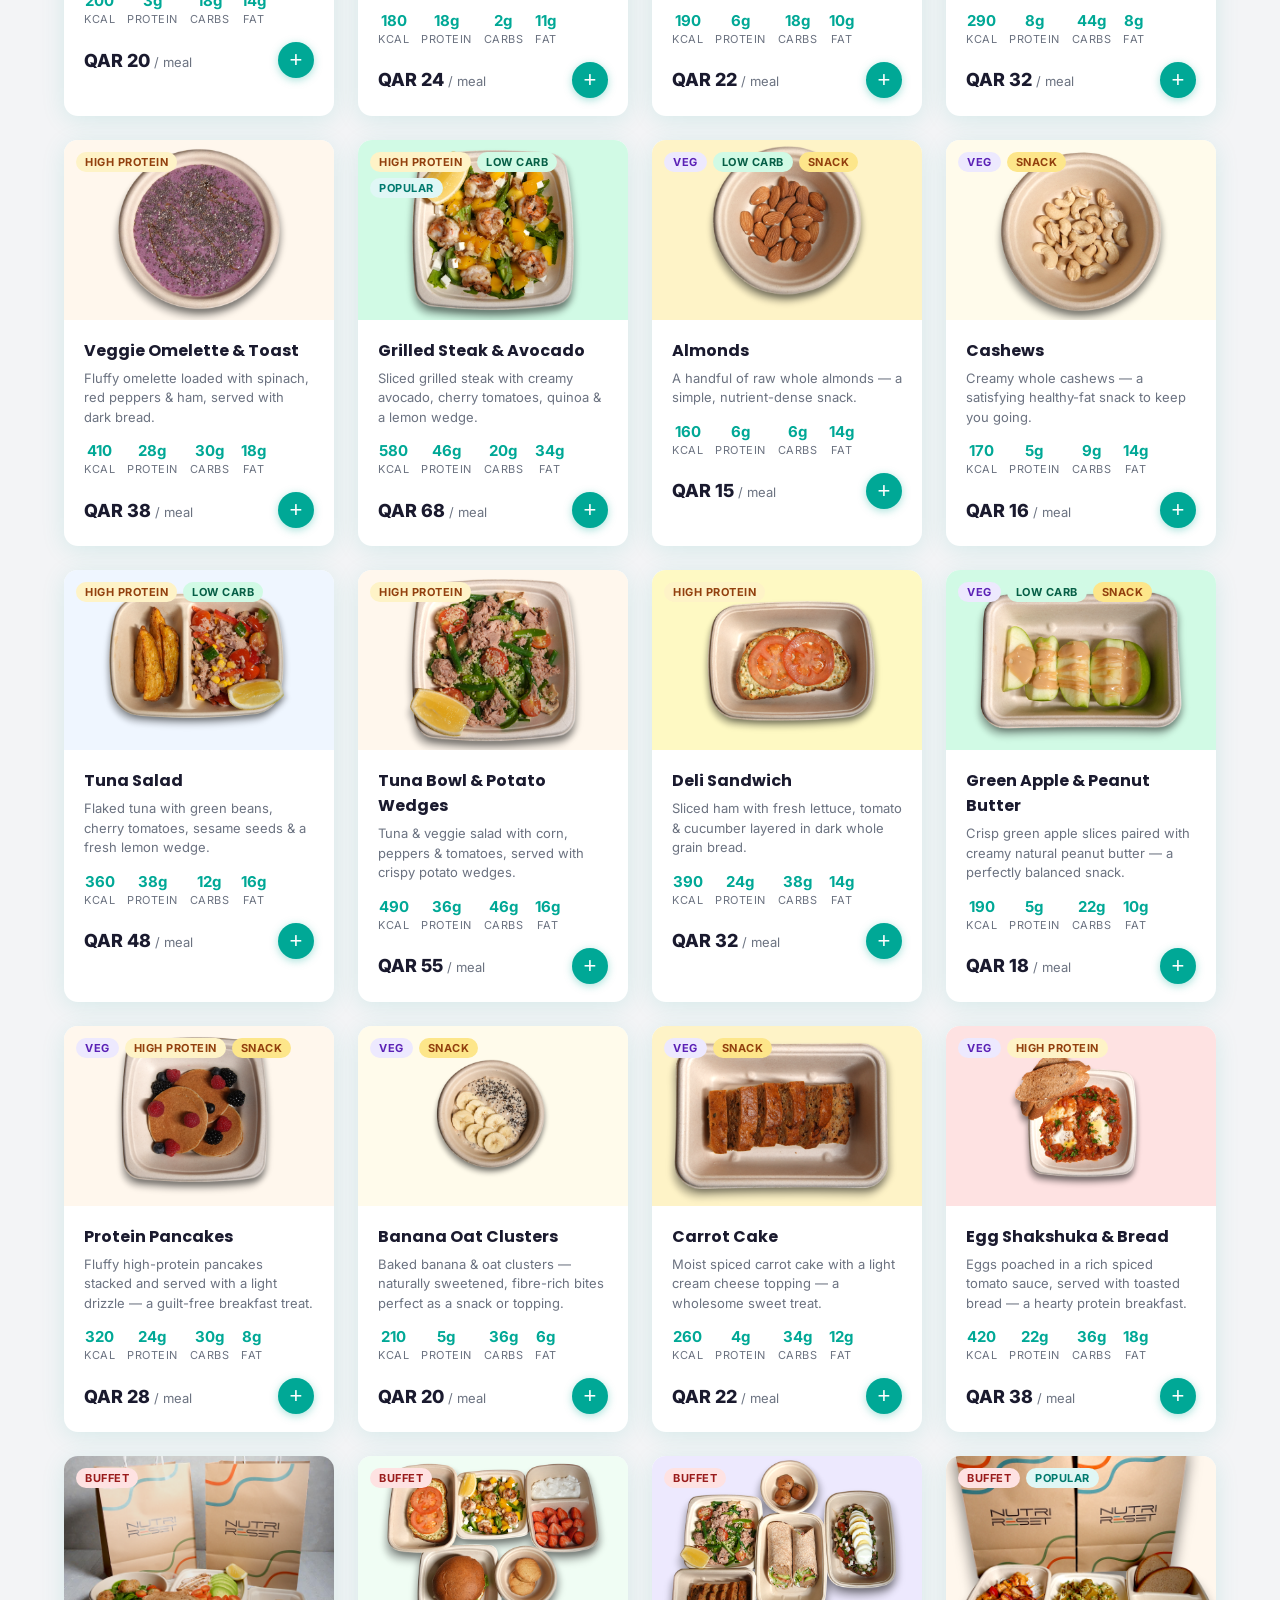
==== commit a87f1789: "Add 28 new menu items with real photos; update gallery - Snacks: Chocolate Dates, Chocolate Almonds," ====
--- a/nutireset.html
+++ b/nutireset.html
@@ -153,6 +153,12 @@
     <h2 class="section-title">Fresh From Our Kitchen</h2>
     <p class="section-sub">Real food, prepared fresh every day</p>
     <div class="gallery-grid">
+      <div class="gallery-item"><img src="images/Buffet option 1.jpg" alt="NutriReset buffet" loading="lazy" /></div>
+      <div class="gallery-item"><img src="images/buffet option 2.jpg" alt="NutriReset buffet" loading="lazy" /></div>
+      <div class="gallery-item"><img src="images/buffet option 3 .jpg" alt="NutriReset buffet" loading="lazy" /></div>
+      <div class="gallery-item"><img src="images/buffet option 4.jpg" alt="NutriReset buffet" loading="lazy" /></div>
+      <div class="gallery-item"><img src="images/buffet photo 1.jpg" alt="NutriReset buffet" loading="lazy" /></div>
+      <div class="gallery-item"><img src="images/Dinner for 2 .jpg" alt="NutriReset dining" loading="lazy" /></div>
       <div class="gallery-item"><img src="images/3O1A3432.jpg" alt="NutriReset meal" loading="lazy" /></div>
       <div class="gallery-item"><img src="images/3O1A3436.jpg" alt="NutriReset meal" loading="lazy" /></div>
       <div class="gallery-item"><img src="images/3O1A3438.jpg" alt="NutriReset meal" loading="lazy" /></div>
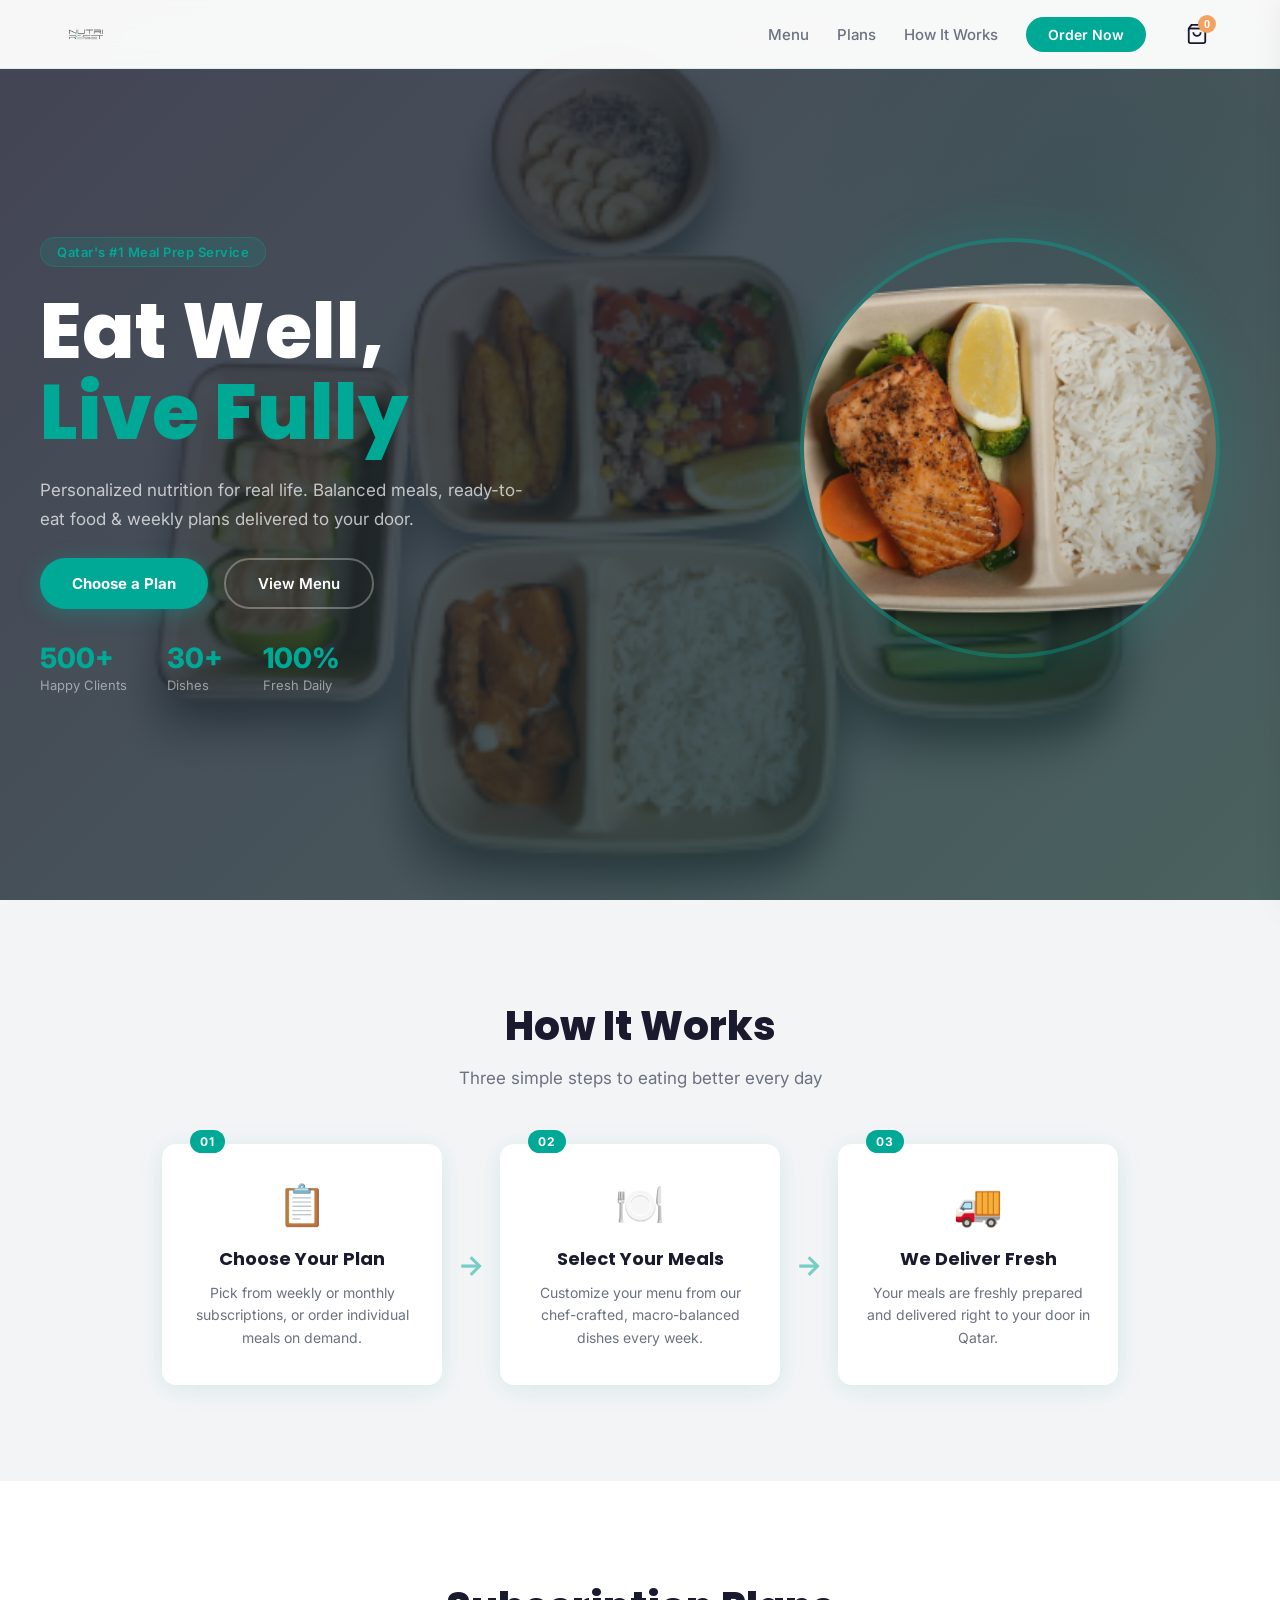
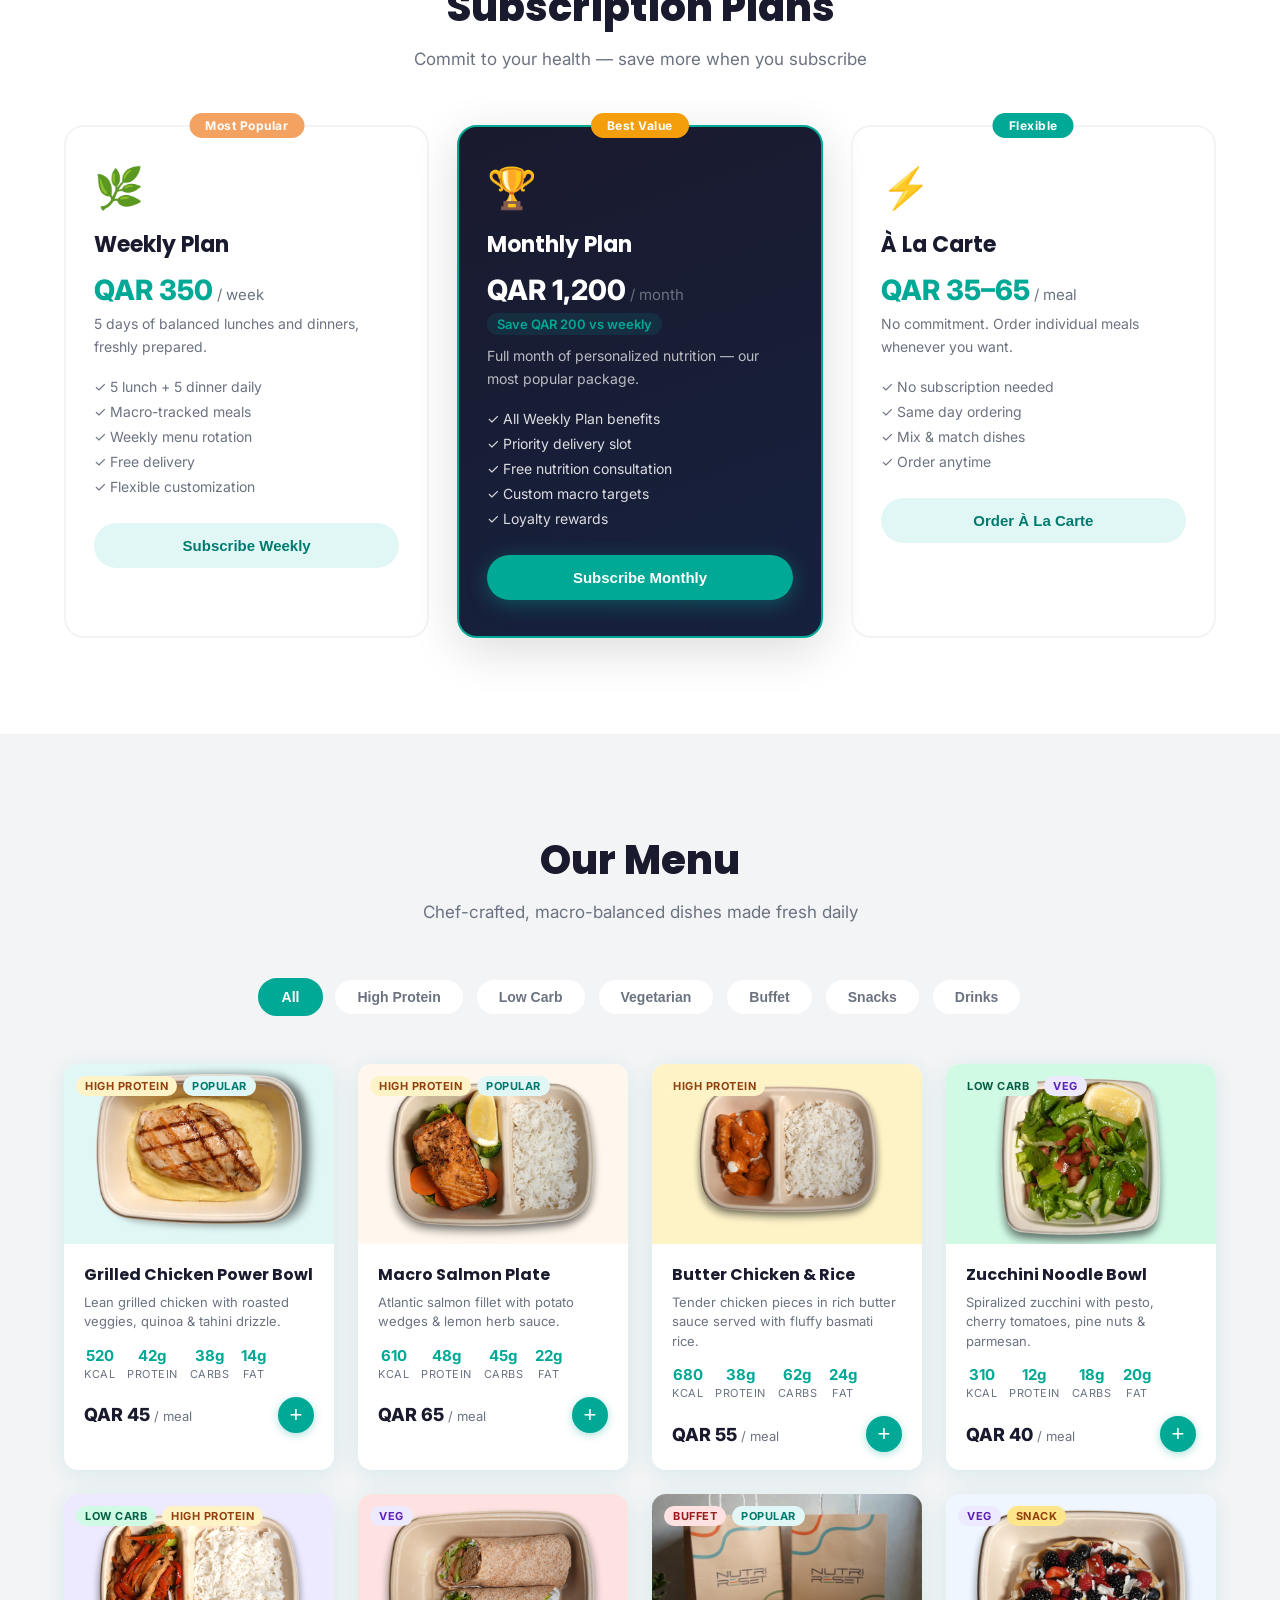
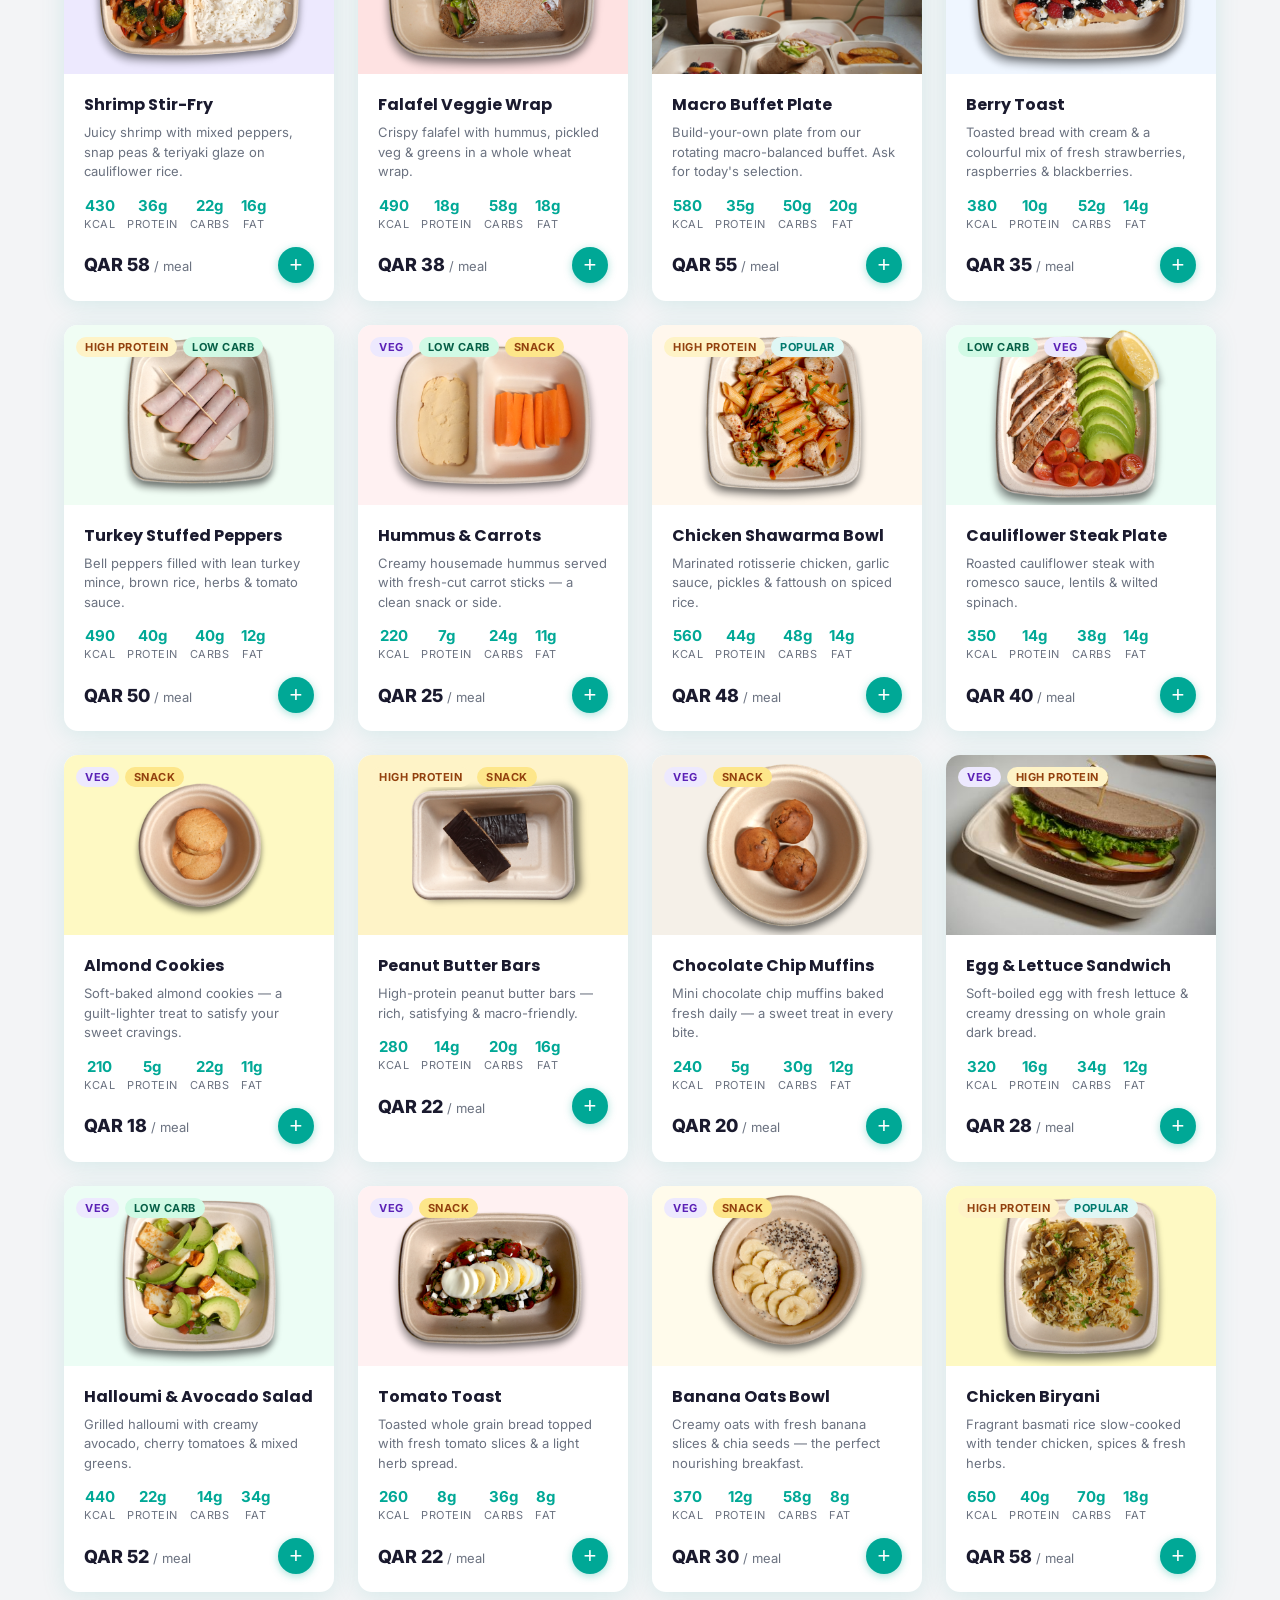
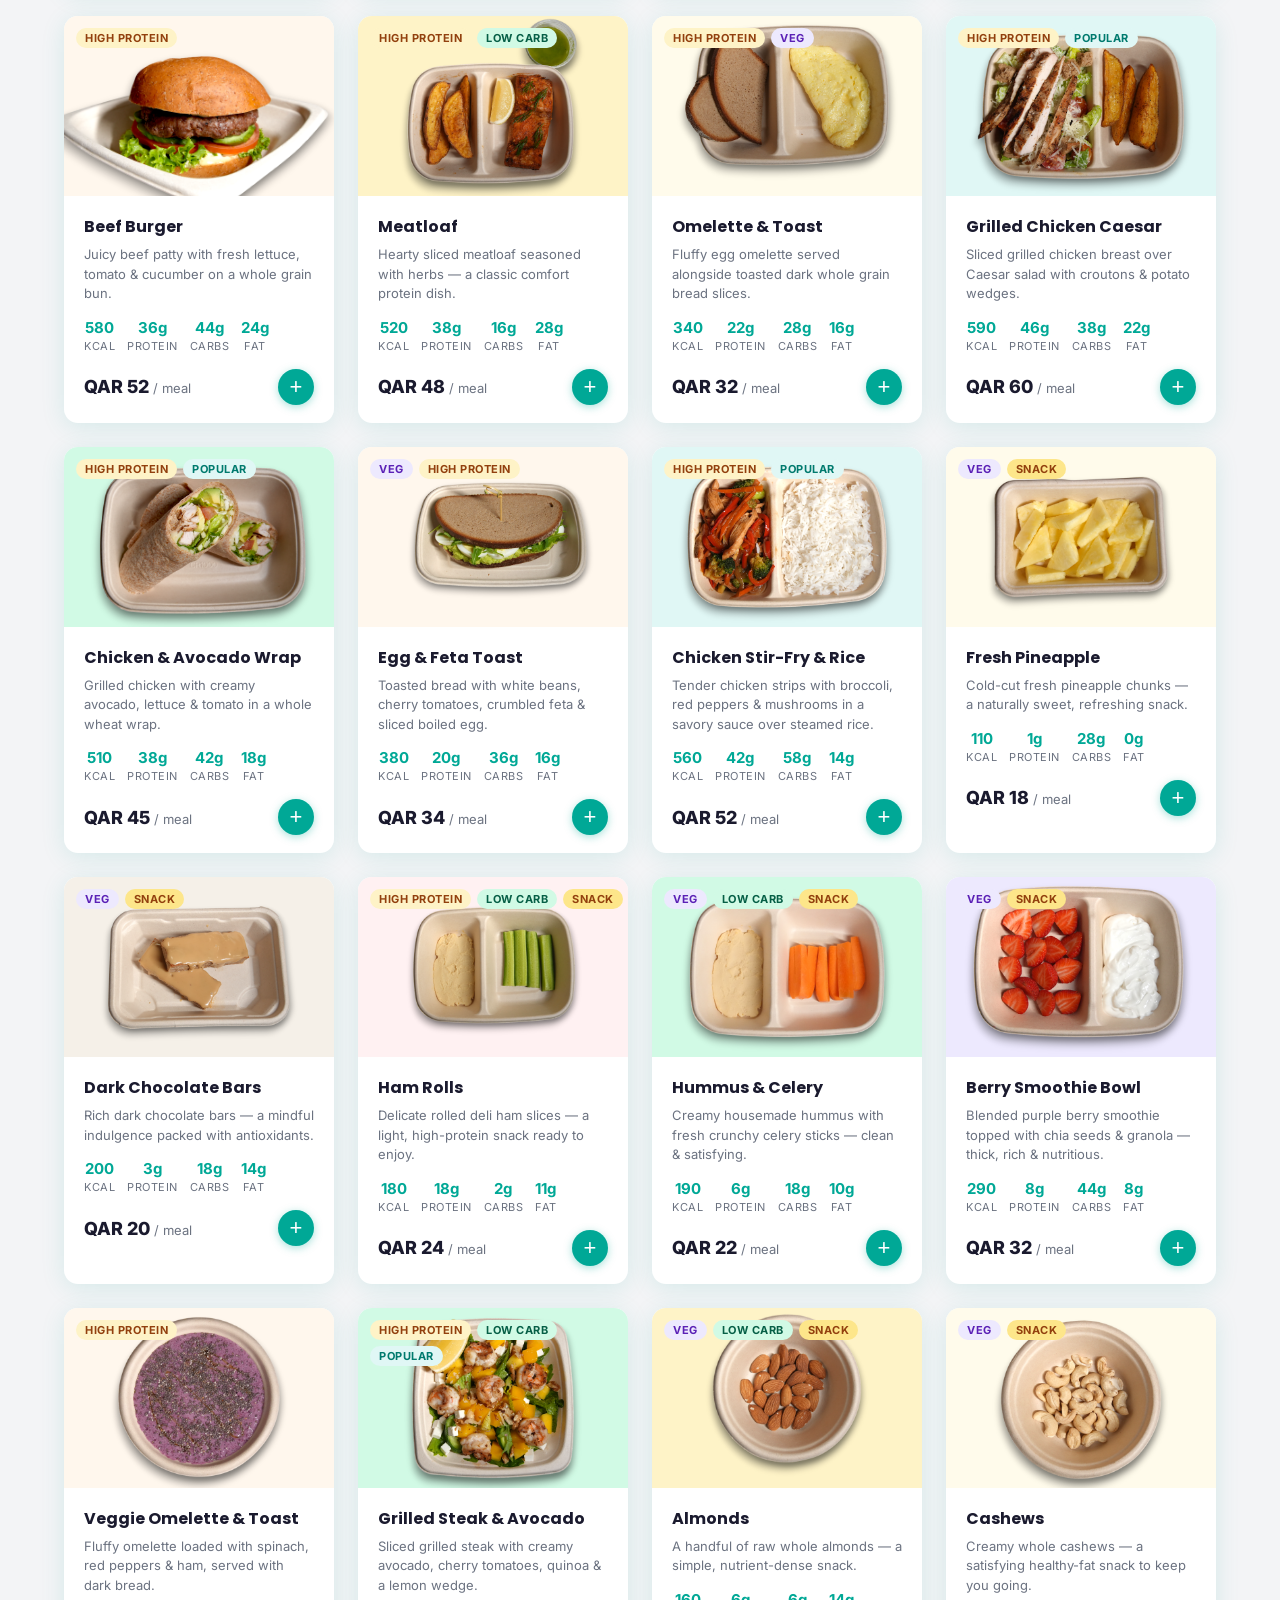
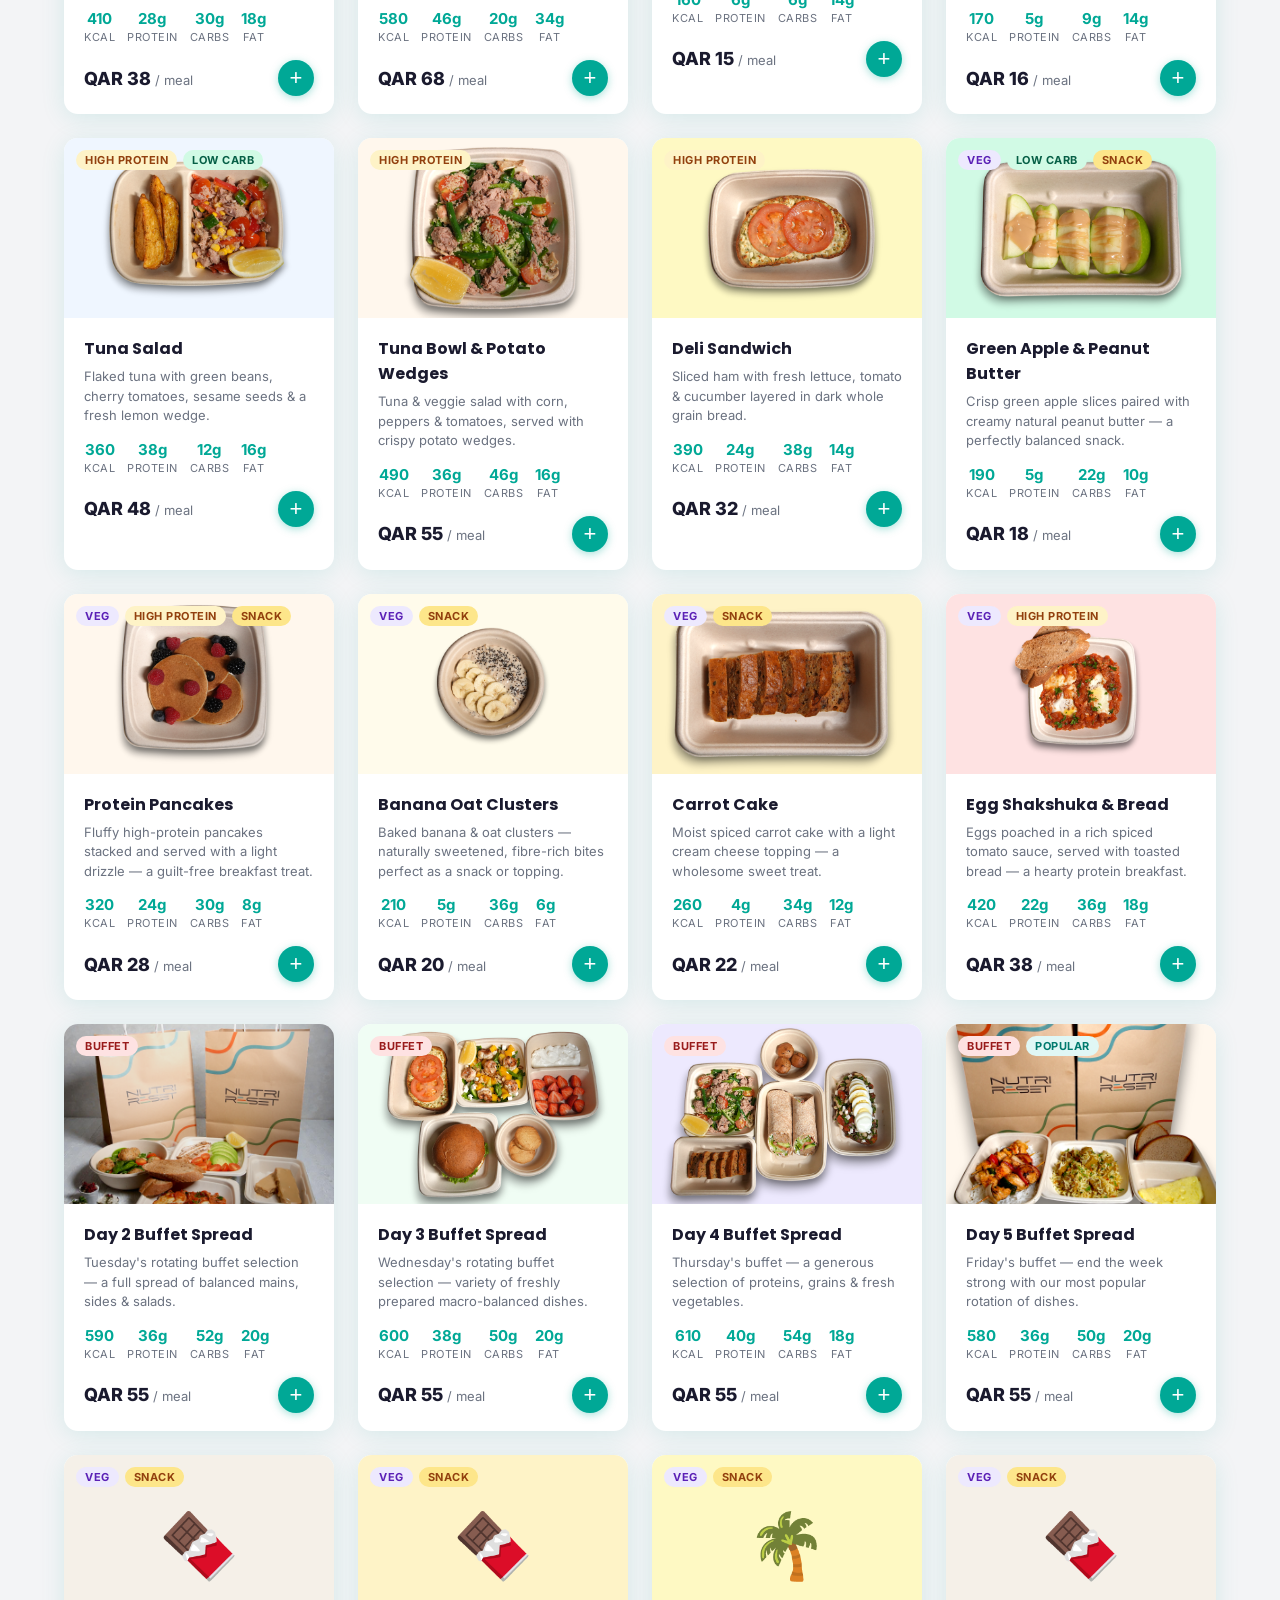
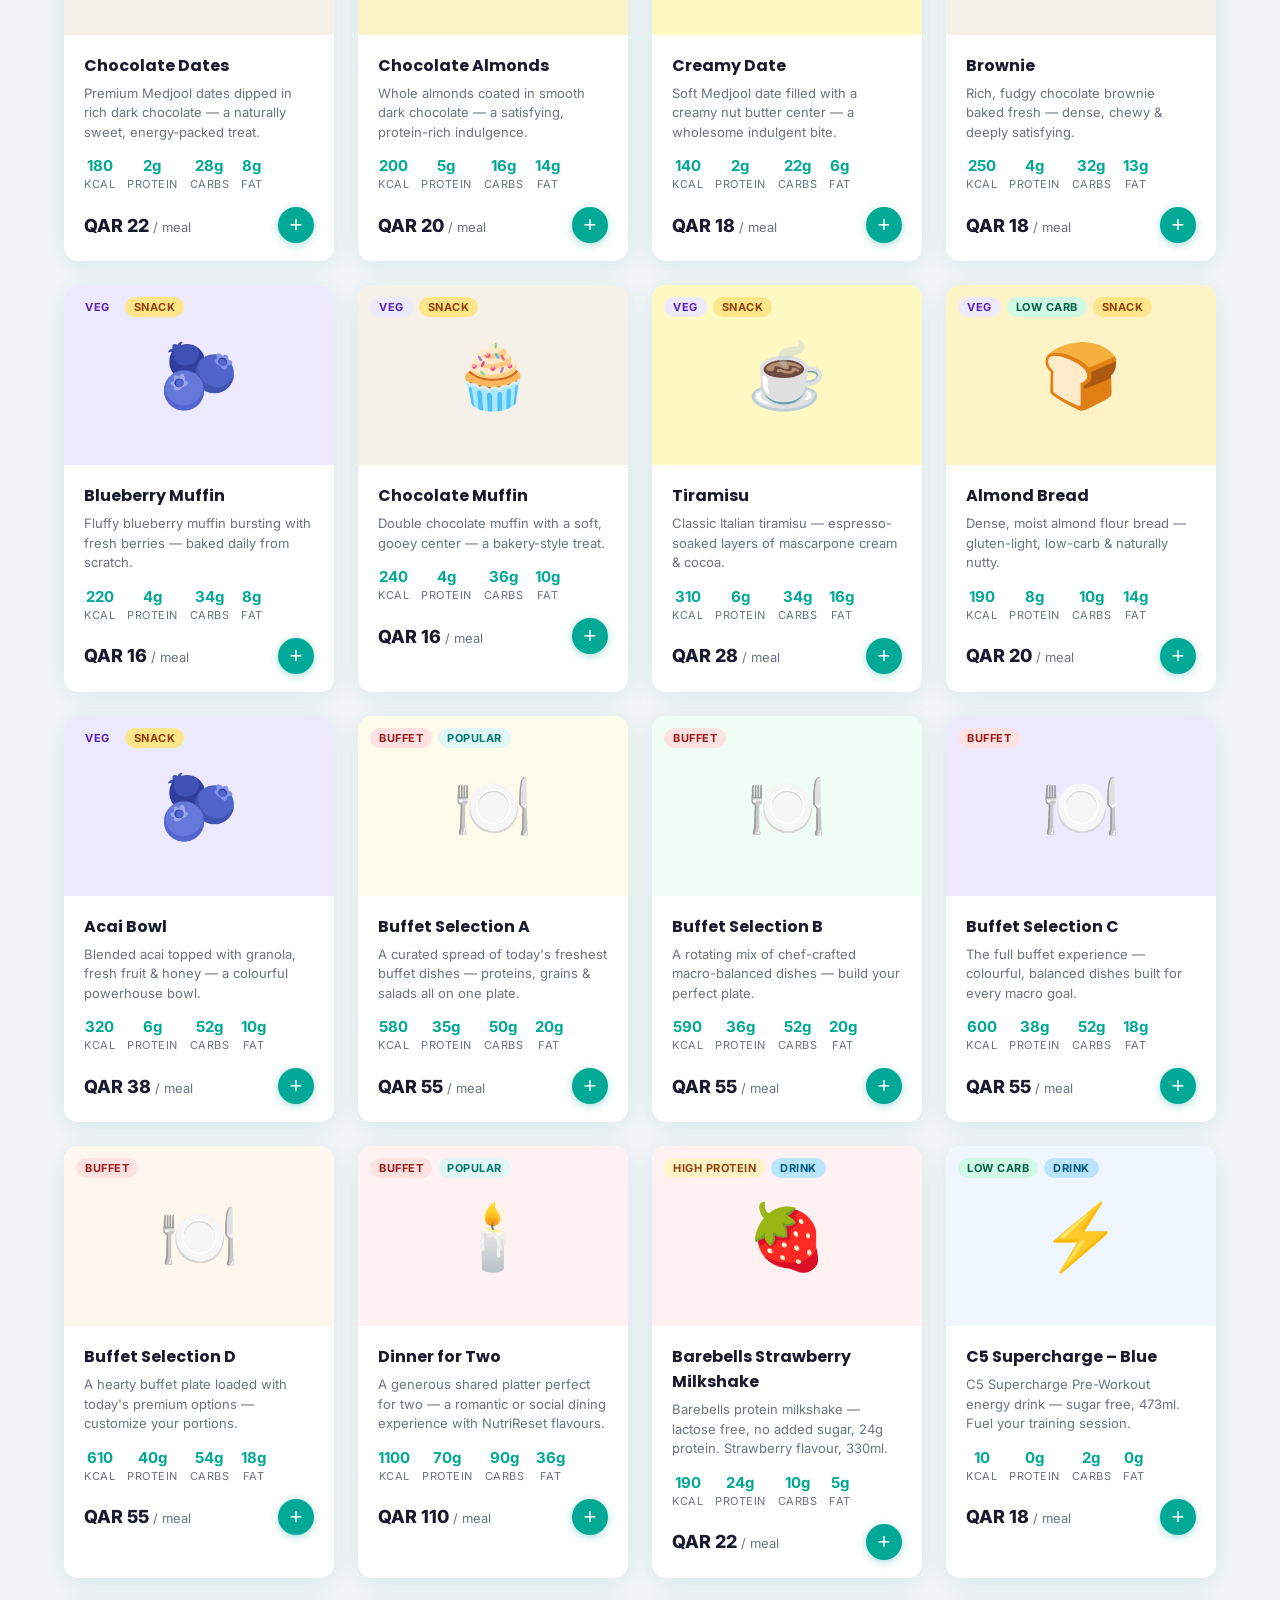
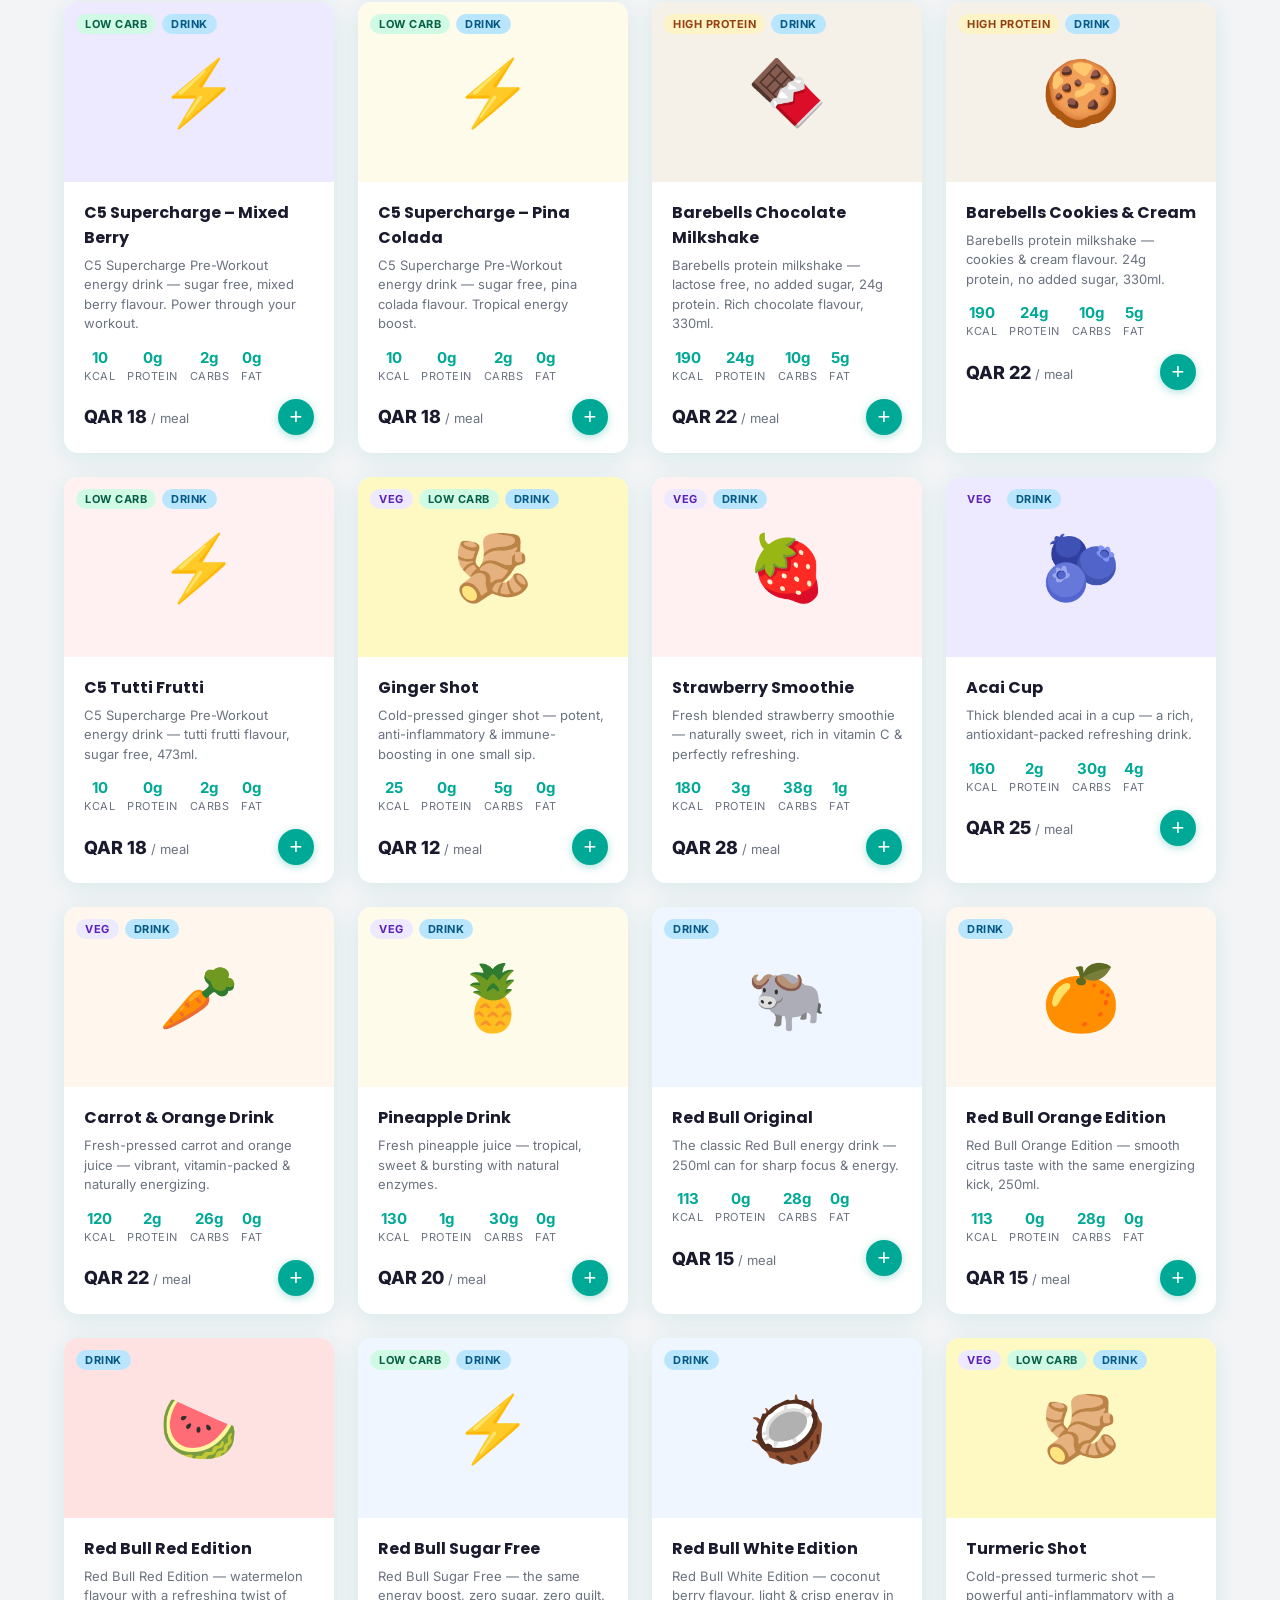
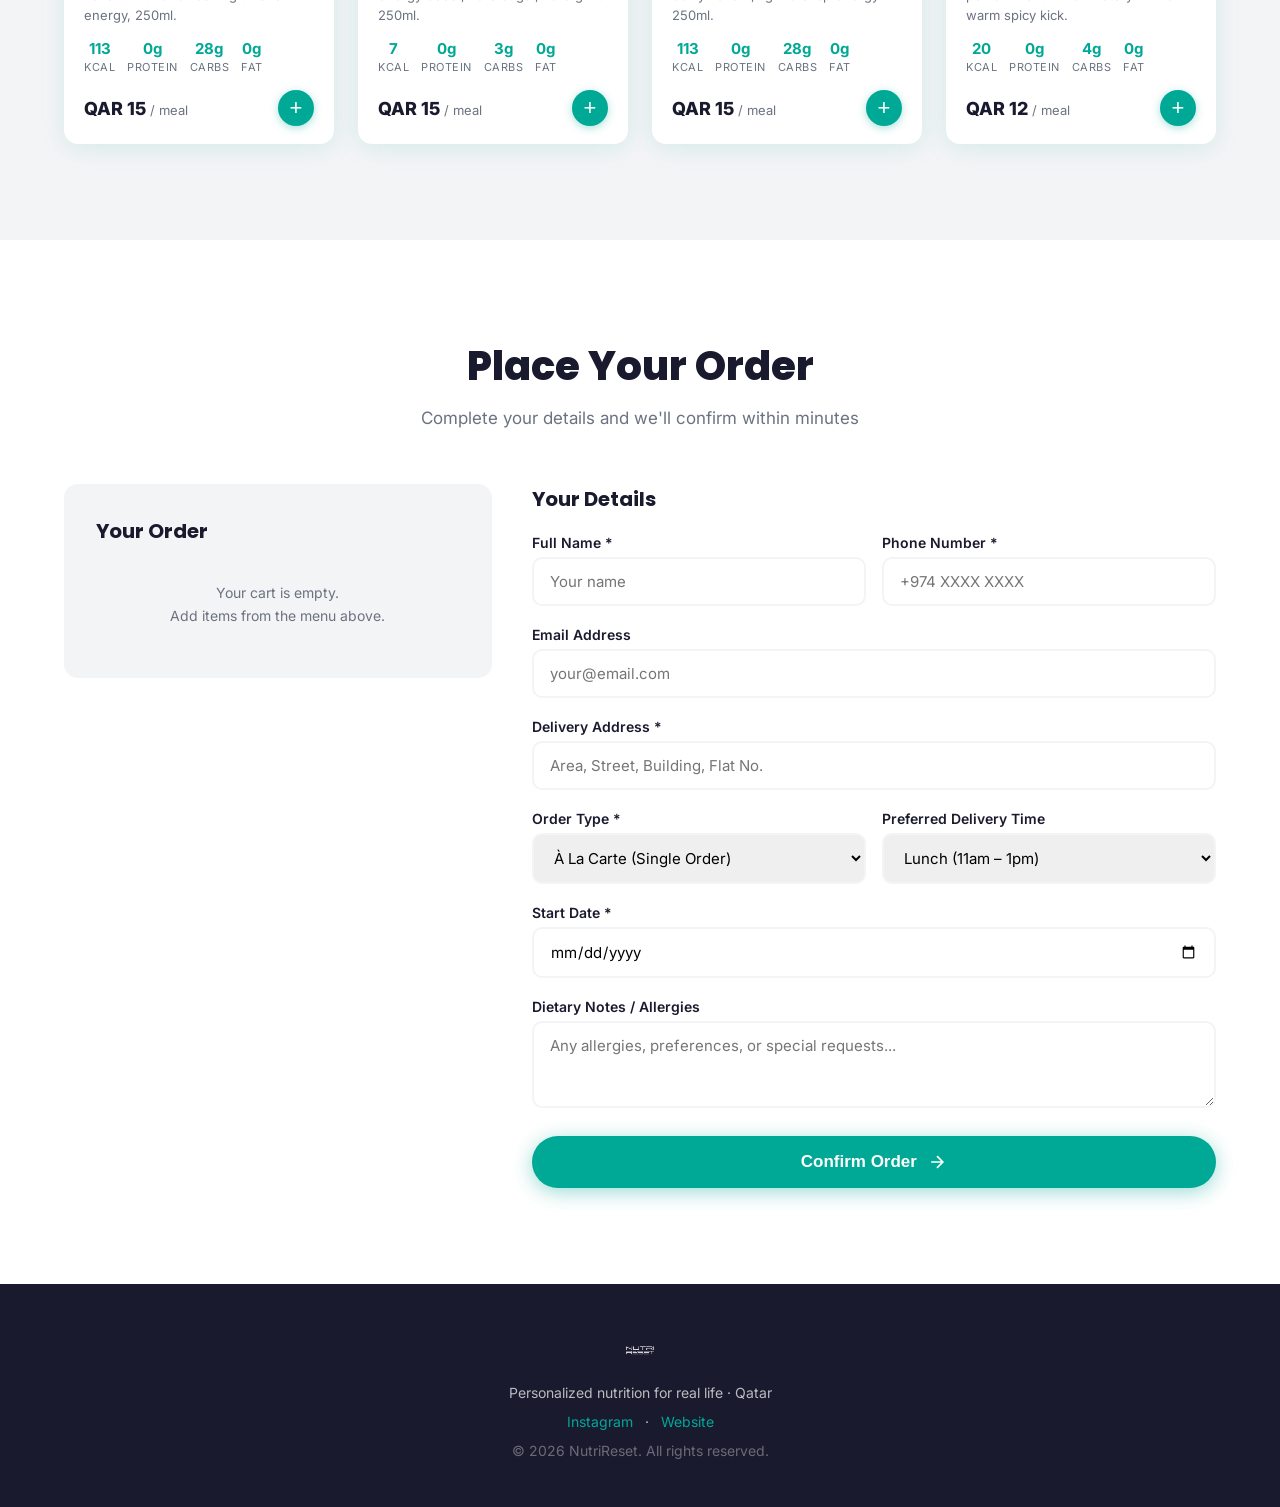
==== commit 04a33c73: "Remove Fresh From Our Kitchen gallery section https://claude.ai/code/session_01FdaGLjfoJNo4gAf36YZTJ" ====
--- a/nutireset.html
+++ b/nutireset.html
@@ -148,124 +148,6 @@
 </section>
 
 <!-- GALLERY -->
-<section class="gallery-section">
-  <div class="container">
-    <h2 class="section-title">Fresh From Our Kitchen</h2>
-    <p class="section-sub">Real food, prepared fresh every day</p>
-    <div class="gallery-grid">
-      <div class="gallery-item"><img src="images/Buffet option 1.jpg" alt="NutriReset buffet" loading="lazy" /></div>
-      <div class="gallery-item"><img src="images/buffet option 2.jpg" alt="NutriReset buffet" loading="lazy" /></div>
-      <div class="gallery-item"><img src="images/buffet option 3 .jpg" alt="NutriReset buffet" loading="lazy" /></div>
-      <div class="gallery-item"><img src="images/buffet option 4.jpg" alt="NutriReset buffet" loading="lazy" /></div>
-      <div class="gallery-item"><img src="images/buffet photo 1.jpg" alt="NutriReset buffet" loading="lazy" /></div>
-      <div class="gallery-item"><img src="images/Dinner for 2 .jpg" alt="NutriReset dining" loading="lazy" /></div>
-      <div class="gallery-item"><img src="images/3O1A3432.jpg" alt="NutriReset meal" loading="lazy" /></div>
-      <div class="gallery-item"><img src="images/3O1A3436.jpg" alt="NutriReset meal" loading="lazy" /></div>
-      <div class="gallery-item"><img src="images/3O1A3438.jpg" alt="NutriReset meal" loading="lazy" /></div>
-      <div class="gallery-item"><img src="images/3O1A3439.jpg" alt="NutriReset meal" loading="lazy" /></div>
-      <div class="gallery-item"><img src="images/3O1A3441.jpg" alt="NutriReset meal" loading="lazy" /></div>
-      <div class="gallery-item"><img src="images/3O1A3444.jpg" alt="NutriReset meal" loading="lazy" /></div>
-      <div class="gallery-item"><img src="images/3O1A3447.jpg" alt="NutriReset meal" loading="lazy" /></div>
-      <div class="gallery-item"><img src="images/3O1A3450.jpg" alt="NutriReset meal" loading="lazy" /></div>
-      <div class="gallery-item"><img src="images/3O1A3453.jpg" alt="NutriReset meal" loading="lazy" /></div>
-      <div class="gallery-item"><img src="images/3O1A3455.jpg" alt="NutriReset meal" loading="lazy" /></div>
-      <div class="gallery-item"><img src="images/3O1A3456.jpg" alt="NutriReset meal" loading="lazy" /></div>
-      <div class="gallery-item"><img src="images/3O1A3458.jpg" alt="NutriReset meal" loading="lazy" /></div>
-      <div class="gallery-item"><img src="images/3O1A3460.jpg" alt="NutriReset meal" loading="lazy" /></div>
-      <div class="gallery-item"><img src="images/3O1A3463.jpg" alt="NutriReset meal" loading="lazy" /></div>
-      <div class="gallery-item"><img src="images/3O1A3466.jpg" alt="NutriReset meal" loading="lazy" /></div>
-      <div class="gallery-item"><img src="images/3O1A3469.jpg" alt="NutriReset meal" loading="lazy" /></div>
-      <div class="gallery-item"><img src="images/3O1A3475.jpg" alt="NutriReset meal" loading="lazy" /></div>
-      <div class="gallery-item"><img src="images/3O1A3478.jpg" alt="NutriReset meal" loading="lazy" /></div>
-      <div class="gallery-item"><img src="images/3O1A3480.jpg" alt="NutriReset meal" loading="lazy" /></div>
-      <div class="gallery-item"><img src="images/3O1A3482.jpg" alt="NutriReset meal" loading="lazy" /></div>
-      <div class="gallery-item"><img src="images/3O1A3485.jpg" alt="NutriReset meal" loading="lazy" /></div>
-      <div class="gallery-item"><img src="images/3O1A3488.jpg" alt="NutriReset meal" loading="lazy" /></div>
-      <div class="gallery-item"><img src="images/3O1A3490.jpg" alt="NutriReset meal" loading="lazy" /></div>
-      <div class="gallery-item"><img src="images/3O1A3493.jpg" alt="NutriReset meal" loading="lazy" /></div>
-      <div class="gallery-item"><img src="images/3O1A3496.jpg" alt="NutriReset meal" loading="lazy" /></div>
-      <div class="gallery-item"><img src="images/3O1A3498.jpg" alt="NutriReset meal" loading="lazy" /></div>
-      <div class="gallery-item"><img src="images/3O1A3499.jpg" alt="NutriReset meal" loading="lazy" /></div>
-      <div class="gallery-item"><img src="images/3O1A3502.jpg" alt="NutriReset meal" loading="lazy" /></div>
-      <div class="gallery-item"><img src="images/3O1A3504.jpg" alt="NutriReset meal" loading="lazy" /></div>
-      <div class="gallery-item"><img src="images/3O1A3506.jpg" alt="NutriReset meal" loading="lazy" /></div>
-      <div class="gallery-item"><img src="images/3O1A3510.jpg" alt="NutriReset meal" loading="lazy" /></div>
-      <div class="gallery-item"><img src="images/3O1A3513.jpg" alt="NutriReset meal" loading="lazy" /></div>
-      <div class="gallery-item"><img src="images/3O1A3518.jpg" alt="NutriReset meal" loading="lazy" /></div>
-      <div class="gallery-item"><img src="images/3O1A3519.jpg" alt="NutriReset meal" loading="lazy" /></div>
-      <div class="gallery-item"><img src="images/3O1A3523.jpg" alt="NutriReset meal" loading="lazy" /></div>
-      <div class="gallery-item"><img src="images/3O1A3525.jpg" alt="NutriReset meal" loading="lazy" /></div>
-      <div class="gallery-item"><img src="images/3O1A3530.jpg" alt="NutriReset meal" loading="lazy" /></div>
-      <div class="gallery-item"><img src="images/3O1A3532.jpg" alt="NutriReset meal" loading="lazy" /></div>
-      <div class="gallery-item"><img src="images/3O1A3534.jpg" alt="NutriReset meal" loading="lazy" /></div>
-      <div class="gallery-item"><img src="images/3O1A3537.jpg" alt="NutriReset meal" loading="lazy" /></div>
-      <div class="gallery-item"><img src="images/3O1A3539.jpg" alt="NutriReset meal" loading="lazy" /></div>
-      <div class="gallery-item"><img src="images/3O1A3540.jpg" alt="NutriReset meal" loading="lazy" /></div>
-      <div class="gallery-item"><img src="images/3O1A3543.jpg" alt="NutriReset meal" loading="lazy" /></div>
-      <div class="gallery-item"><img src="images/3O1A3545.jpg" alt="NutriReset meal" loading="lazy" /></div>
-      <div class="gallery-item"><img src="images/3O1A3547.jpg" alt="NutriReset meal" loading="lazy" /></div>
-      <div class="gallery-item"><img src="images/3O1A3549.jpg" alt="NutriReset meal" loading="lazy" /></div>
-      <div class="gallery-item"><img src="images/3O1A3550.jpg" alt="NutriReset meal" loading="lazy" /></div>
-      <div class="gallery-item"><img src="images/3O1A3552.jpg" alt="NutriReset meal" loading="lazy" /></div>
-      <div class="gallery-item"><img src="images/3O1A3554.jpg" alt="NutriReset meal" loading="lazy" /></div>
-      <div class="gallery-item"><img src="images/3O1A3555.jpg" alt="NutriReset meal" loading="lazy" /></div>
-      <div class="gallery-item"><img src="images/3O1A3558.jpg" alt="NutriReset meal" loading="lazy" /></div>
-      <div class="gallery-item"><img src="images/3O1A3559.jpg" alt="NutriReset meal" loading="lazy" /></div>
-      <div class="gallery-item"><img src="images/3O1A3560.jpg" alt="NutriReset meal" loading="lazy" /></div>
-      <div class="gallery-item"><img src="images/3O1A3564.jpg" alt="NutriReset meal" loading="lazy" /></div>
-      <div class="gallery-item"><img src="images/3O1A3566.jpg" alt="NutriReset meal" loading="lazy" /></div>
-      <div class="gallery-item"><img src="images/3O1A3568.jpg" alt="NutriReset meal" loading="lazy" /></div>
-      <div class="gallery-item"><img src="images/3O1A3571.jpg" alt="NutriReset meal" loading="lazy" /></div>
-      <div class="gallery-item"><img src="images/3O1A3573.jpg" alt="NutriReset meal" loading="lazy" /></div>
-      <div class="gallery-item"><img src="images/3O1A3575.jpg" alt="NutriReset meal" loading="lazy" /></div>
-      <div class="gallery-item"><img src="images/3O1A3577.jpg" alt="NutriReset meal" loading="lazy" /></div>
-      <div class="gallery-item"><img src="images/3O1A3579.jpg" alt="NutriReset meal" loading="lazy" /></div>
-      <div class="gallery-item"><img src="images/3O1A3581.jpg" alt="NutriReset meal" loading="lazy" /></div>
-      <div class="gallery-item"><img src="images/3O1A3583.jpg" alt="NutriReset meal" loading="lazy" /></div>
-      <div class="gallery-item"><img src="images/3O1A3587.jpg" alt="NutriReset meal" loading="lazy" /></div>
-      <div class="gallery-item"><img src="images/3O1A3590.jpg" alt="NutriReset meal" loading="lazy" /></div>
-      <div class="gallery-item"><img src="images/3O1A3592.jpg" alt="NutriReset meal" loading="lazy" /></div>
-      <div class="gallery-item"><img src="images/3O1A3597.jpg" alt="NutriReset meal" loading="lazy" /></div>
-      <div class="gallery-item"><img src="images/3O1A3599.jpg" alt="NutriReset meal" loading="lazy" /></div>
-      <div class="gallery-item"><img src="images/3O1A3601.jpg" alt="NutriReset meal" loading="lazy" /></div>
-      <div class="gallery-item"><img src="images/3O1A3606.jpg" alt="NutriReset meal" loading="lazy" /></div>
-      <div class="gallery-item"><img src="images/3O1A3608.jpg" alt="NutriReset meal" loading="lazy" /></div>
-      <div class="gallery-item"><img src="images/3O1A3612.jpg" alt="NutriReset meal" loading="lazy" /></div>
-      <div class="gallery-item"><img src="images/3O1A3614.jpg" alt="NutriReset meal" loading="lazy" /></div>
-      <div class="gallery-item"><img src="images/3O1A3618.jpg" alt="NutriReset meal" loading="lazy" /></div>
-      <div class="gallery-item"><img src="images/3O1A3620.jpg" alt="NutriReset meal" loading="lazy" /></div>
-      <div class="gallery-item"><img src="images/3O1A3623.jpg" alt="NutriReset meal" loading="lazy" /></div>
-      <div class="gallery-item"><img src="images/3O1A3628.jpg" alt="NutriReset meal" loading="lazy" /></div>
-      <div class="gallery-item"><img src="images/3O1A3631.jpg" alt="NutriReset meal" loading="lazy" /></div>
-      <div class="gallery-item"><img src="images/3O1A3637.jpg" alt="NutriReset meal" loading="lazy" /></div>
-      <div class="gallery-item"><img src="images/3O1A3641.jpg" alt="NutriReset meal" loading="lazy" /></div>
-      <div class="gallery-item"><img src="images/3O1A3644.jpg" alt="NutriReset meal" loading="lazy" /></div>
-      <div class="gallery-item"><img src="images/3O1A3646.jpg" alt="NutriReset meal" loading="lazy" /></div>
-      <div class="gallery-item"><img src="images/3O1A3647.jpg" alt="NutriReset meal" loading="lazy" /></div>
-      <div class="gallery-item"><img src="images/3O1A3652.jpg" alt="NutriReset meal" loading="lazy" /></div>
-      <div class="gallery-item"><img src="images/3O1A3656.jpg" alt="NutriReset meal" loading="lazy" /></div>
-      <div class="gallery-item"><img src="images/3O1A3658.jpg" alt="NutriReset meal" loading="lazy" /></div>
-      <div class="gallery-item"><img src="images/3O1A3661.jpg" alt="NutriReset meal" loading="lazy" /></div>
-      <div class="gallery-item"><img src="images/3O1A3663.jpg" alt="NutriReset meal" loading="lazy" /></div>
-      <div class="gallery-item"><img src="images/3O1A3665.jpg" alt="NutriReset meal" loading="lazy" /></div>
-      <div class="gallery-item"><img src="images/3O1A3668.jpg" alt="NutriReset meal" loading="lazy" /></div>
-      <div class="gallery-item"><img src="images/3O1A3672.jpg" alt="NutriReset meal" loading="lazy" /></div>
-      <div class="gallery-item"><img src="images/3O1A3677.jpg" alt="NutriReset meal" loading="lazy" /></div>
-      <div class="gallery-item"><img src="images/3O1A3680.jpg" alt="NutriReset meal" loading="lazy" /></div>
-      <div class="gallery-item"><img src="images/3O1A3683.jpg" alt="NutriReset meal" loading="lazy" /></div>
-      <div class="gallery-item"><img src="images/3O1A3685.jpg" alt="NutriReset meal" loading="lazy" /></div>
-      <div class="gallery-item"><img src="images/3O1A3689.jpg" alt="NutriReset meal" loading="lazy" /></div>
-      <div class="gallery-item"><img src="images/3O1A3690.jpg" alt="NutriReset meal" loading="lazy" /></div>
-      <div class="gallery-item"><img src="images/3O1A3694.jpg" alt="NutriReset meal" loading="lazy" /></div>
-      <div class="gallery-item"><img src="images/3O1A3696.jpg" alt="NutriReset meal" loading="lazy" /></div>
-      <div class="gallery-item"><img src="images/3O1A3698.jpg" alt="NutriReset meal" loading="lazy" /></div>
-      <div class="gallery-item"><img src="images/3O1A3699.jpg" alt="NutriReset meal" loading="lazy" /></div>
-      <div class="gallery-item"><img src="images/3O1A3702.jpg" alt="NutriReset meal" loading="lazy" /></div>
-      <div class="gallery-item"><img src="images/3O1A3706.jpg" alt="NutriReset meal" loading="lazy" /></div>
-      <div class="gallery-item"><img src="images/3O1A3710.jpg" alt="NutriReset meal" loading="lazy" /></div>
-    </div>
-  </div>
-</section>
 
 <!-- MENU -->
 <section class="menu-section" id="menu">
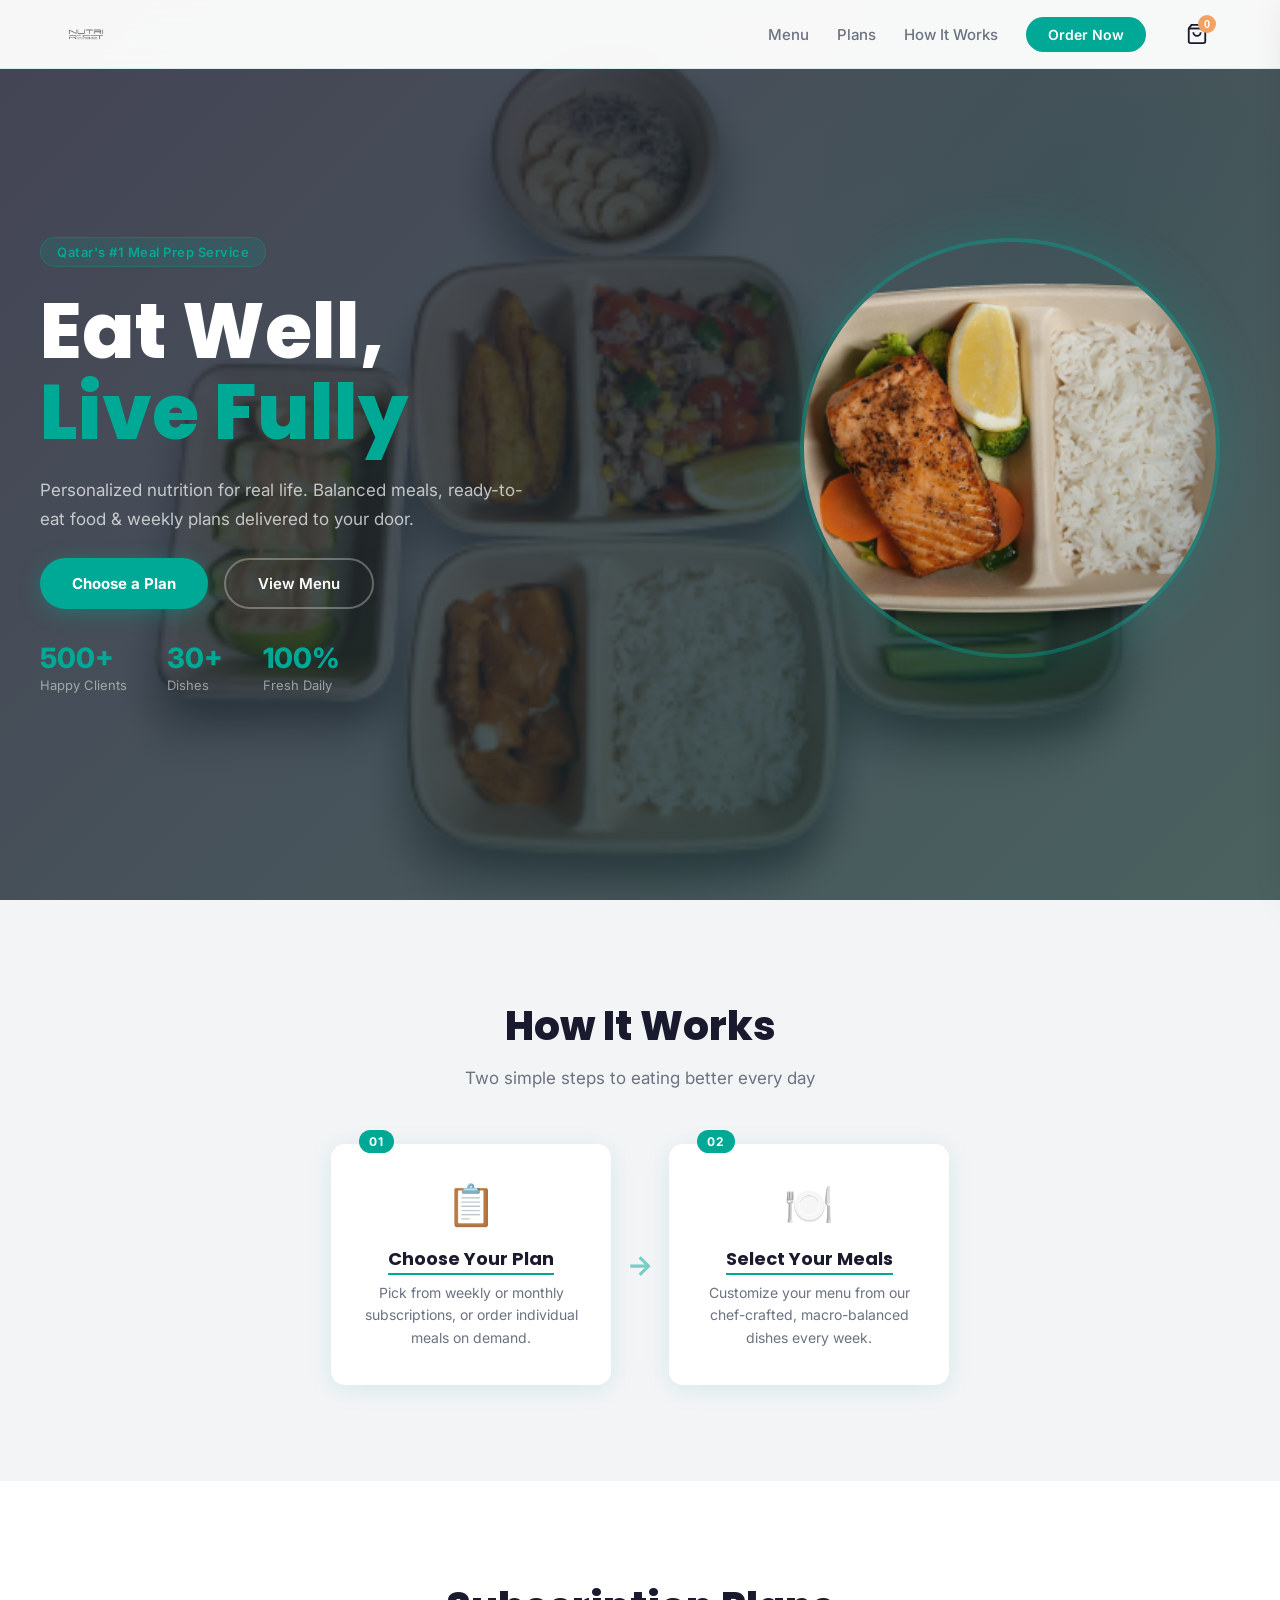
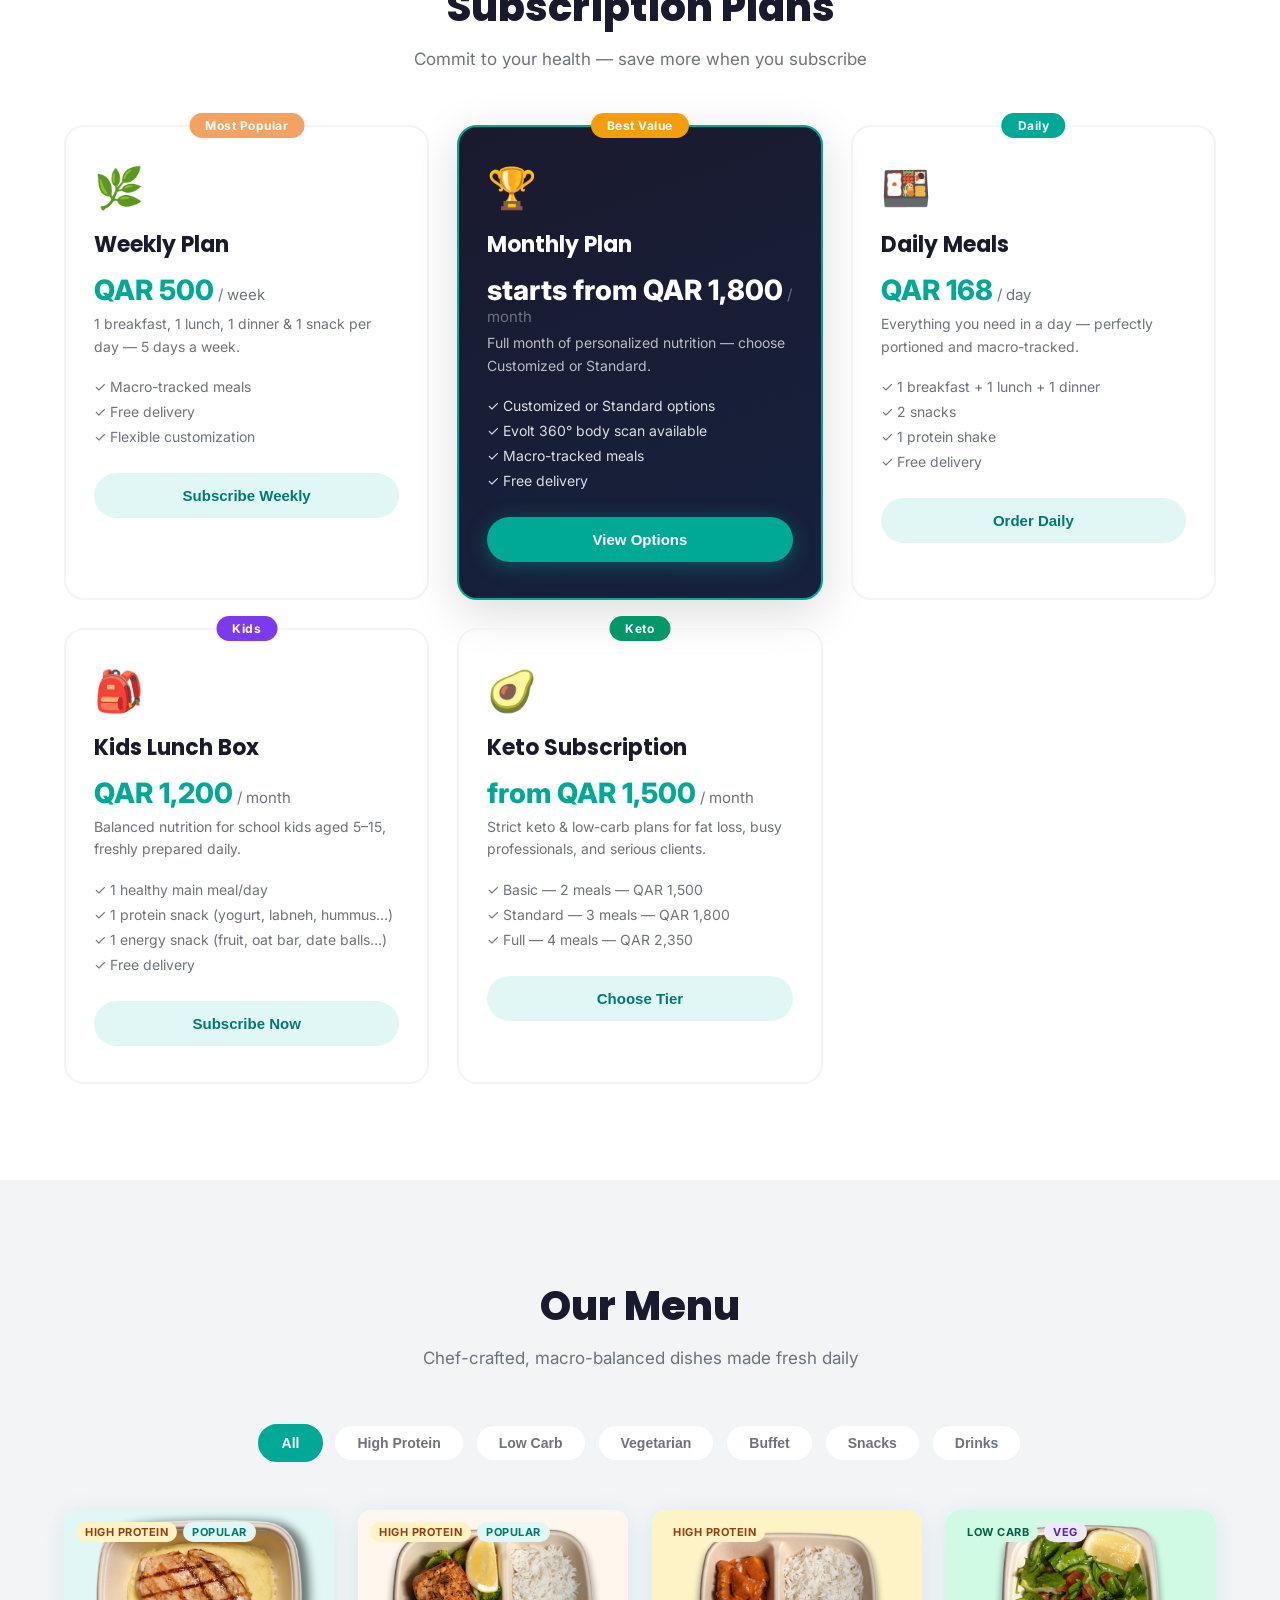
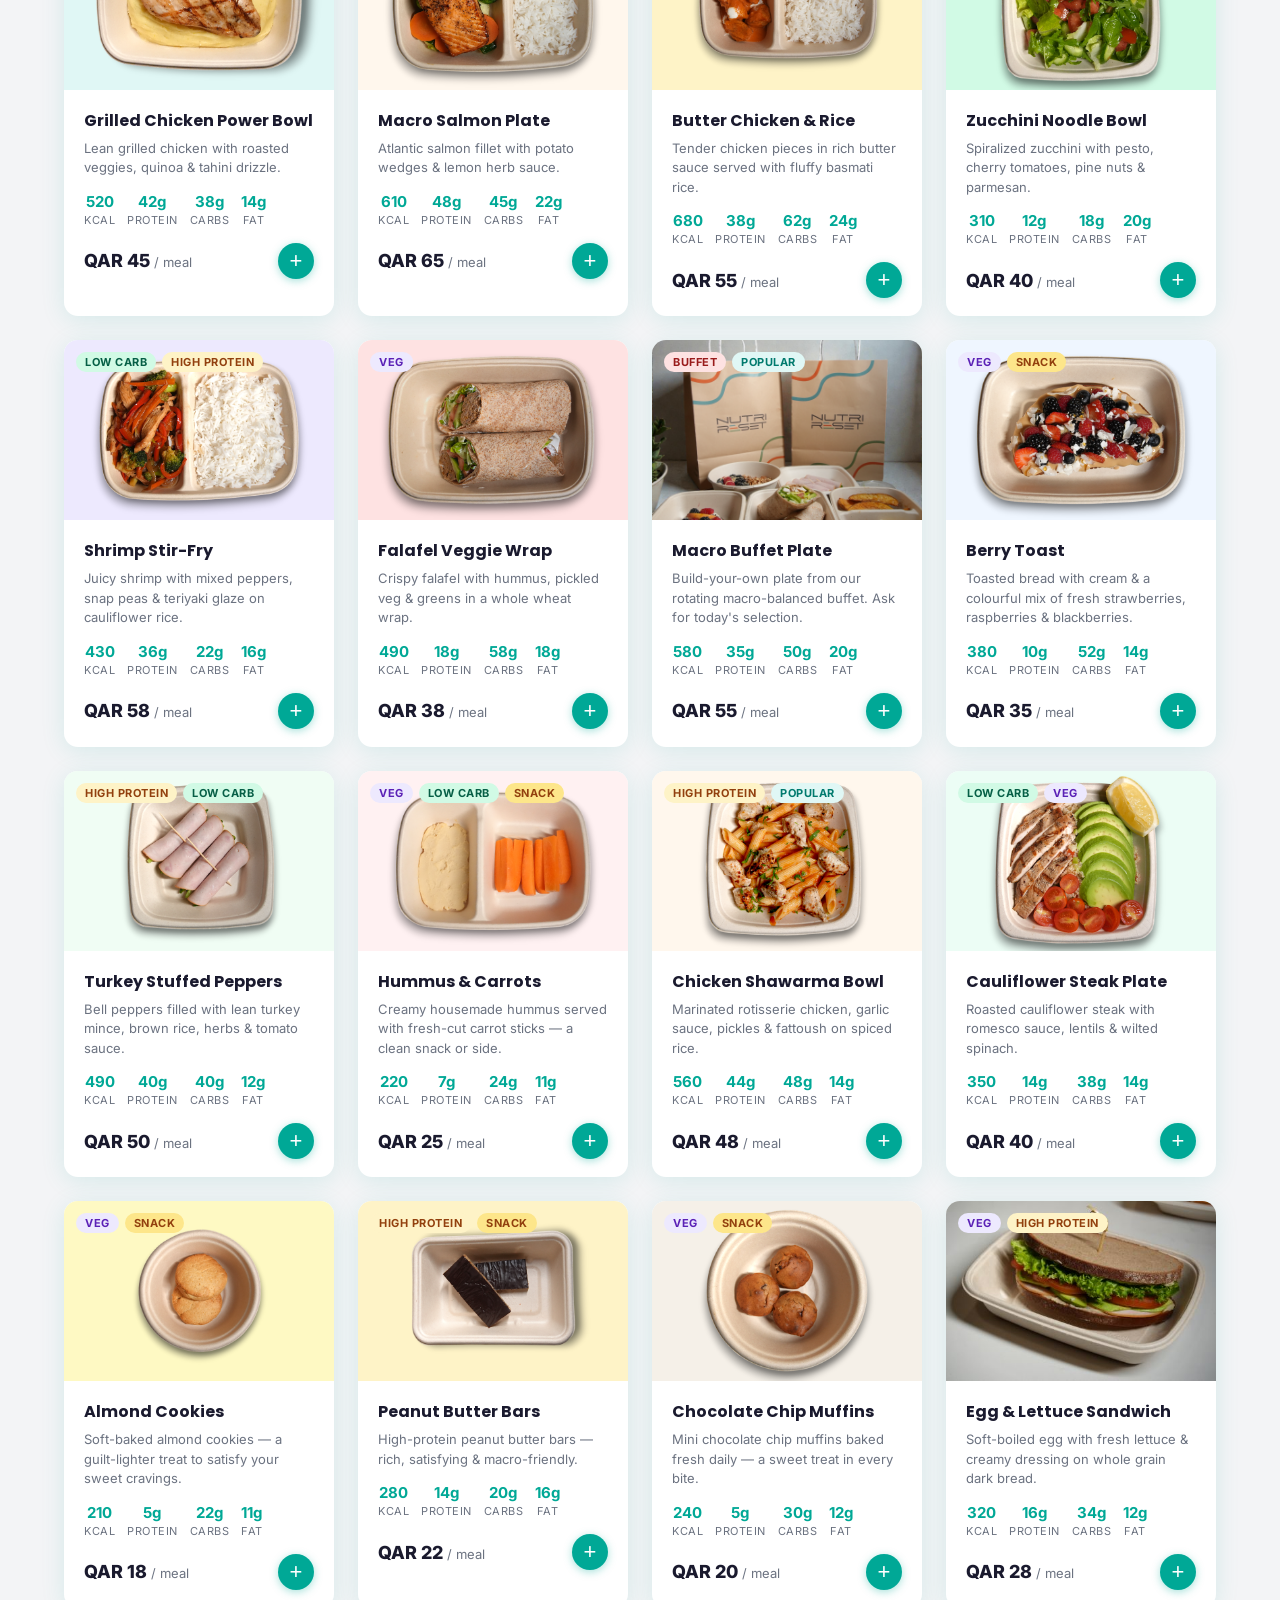
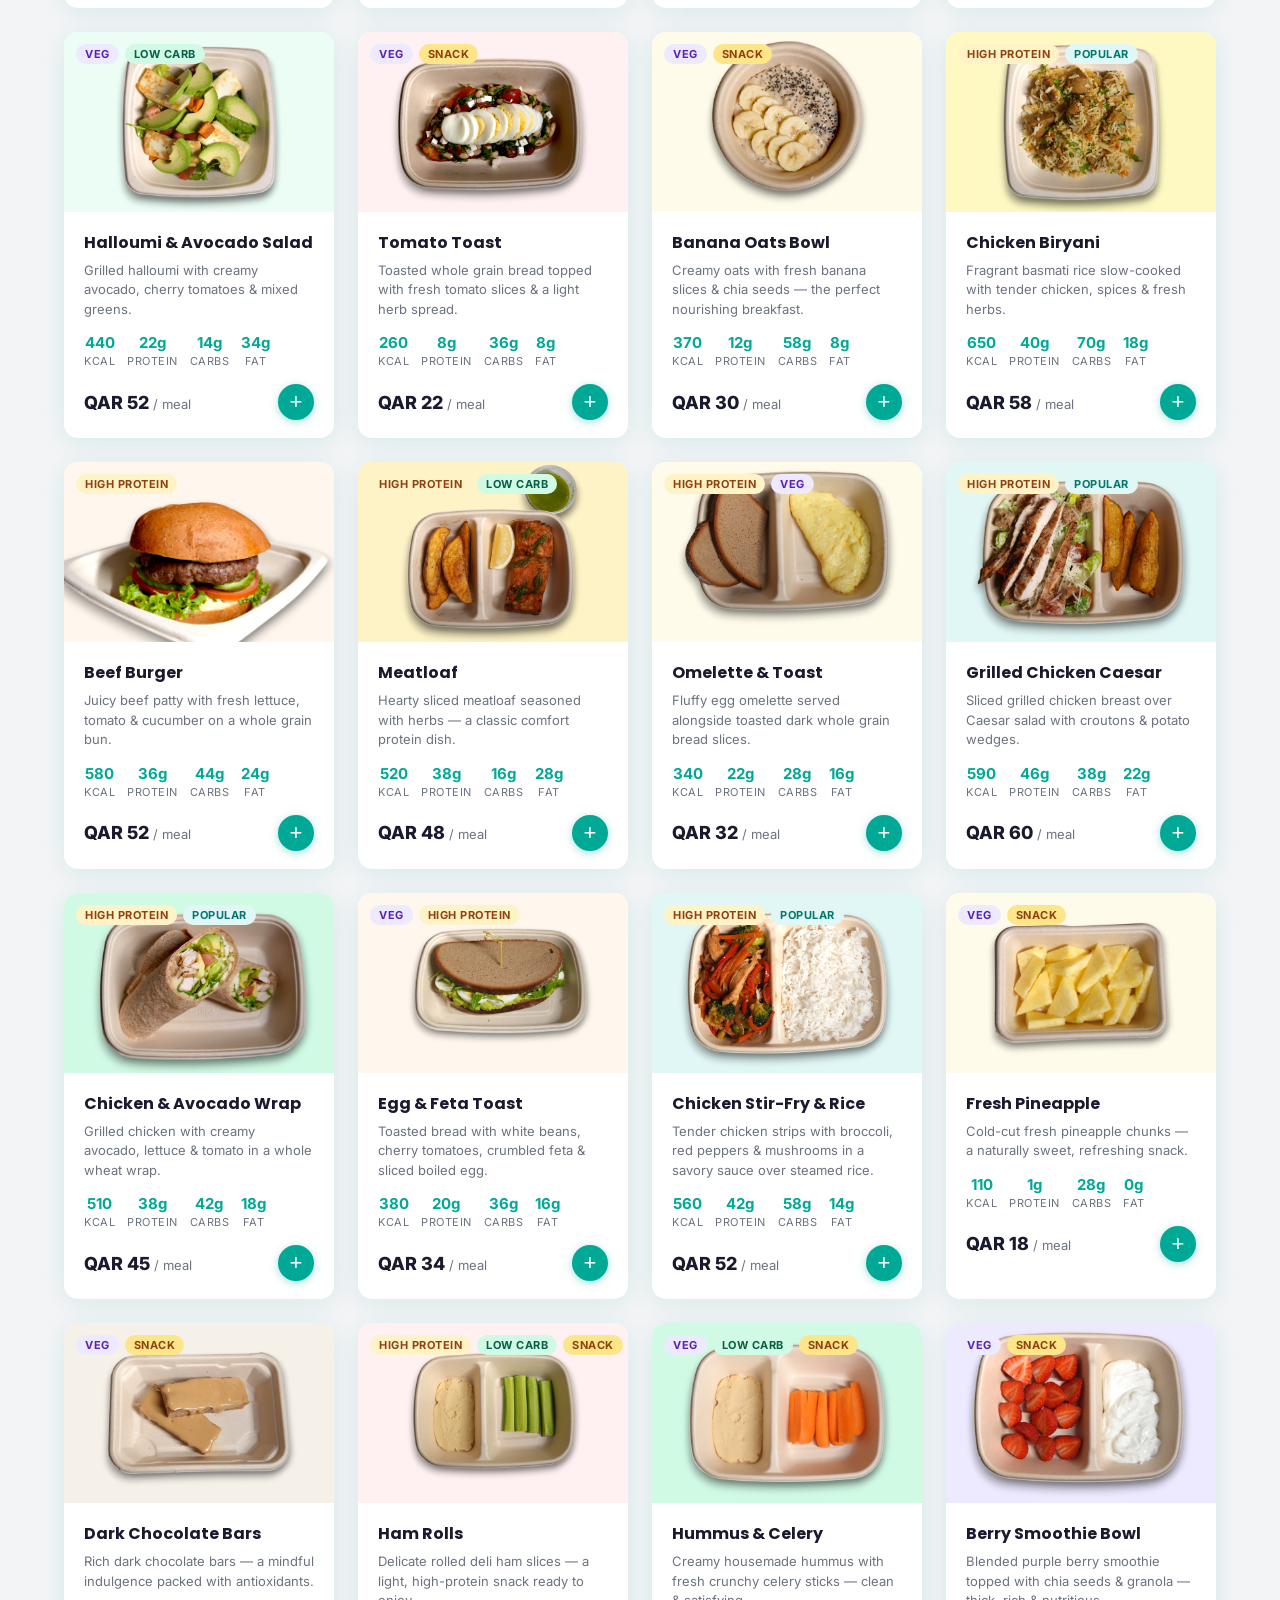
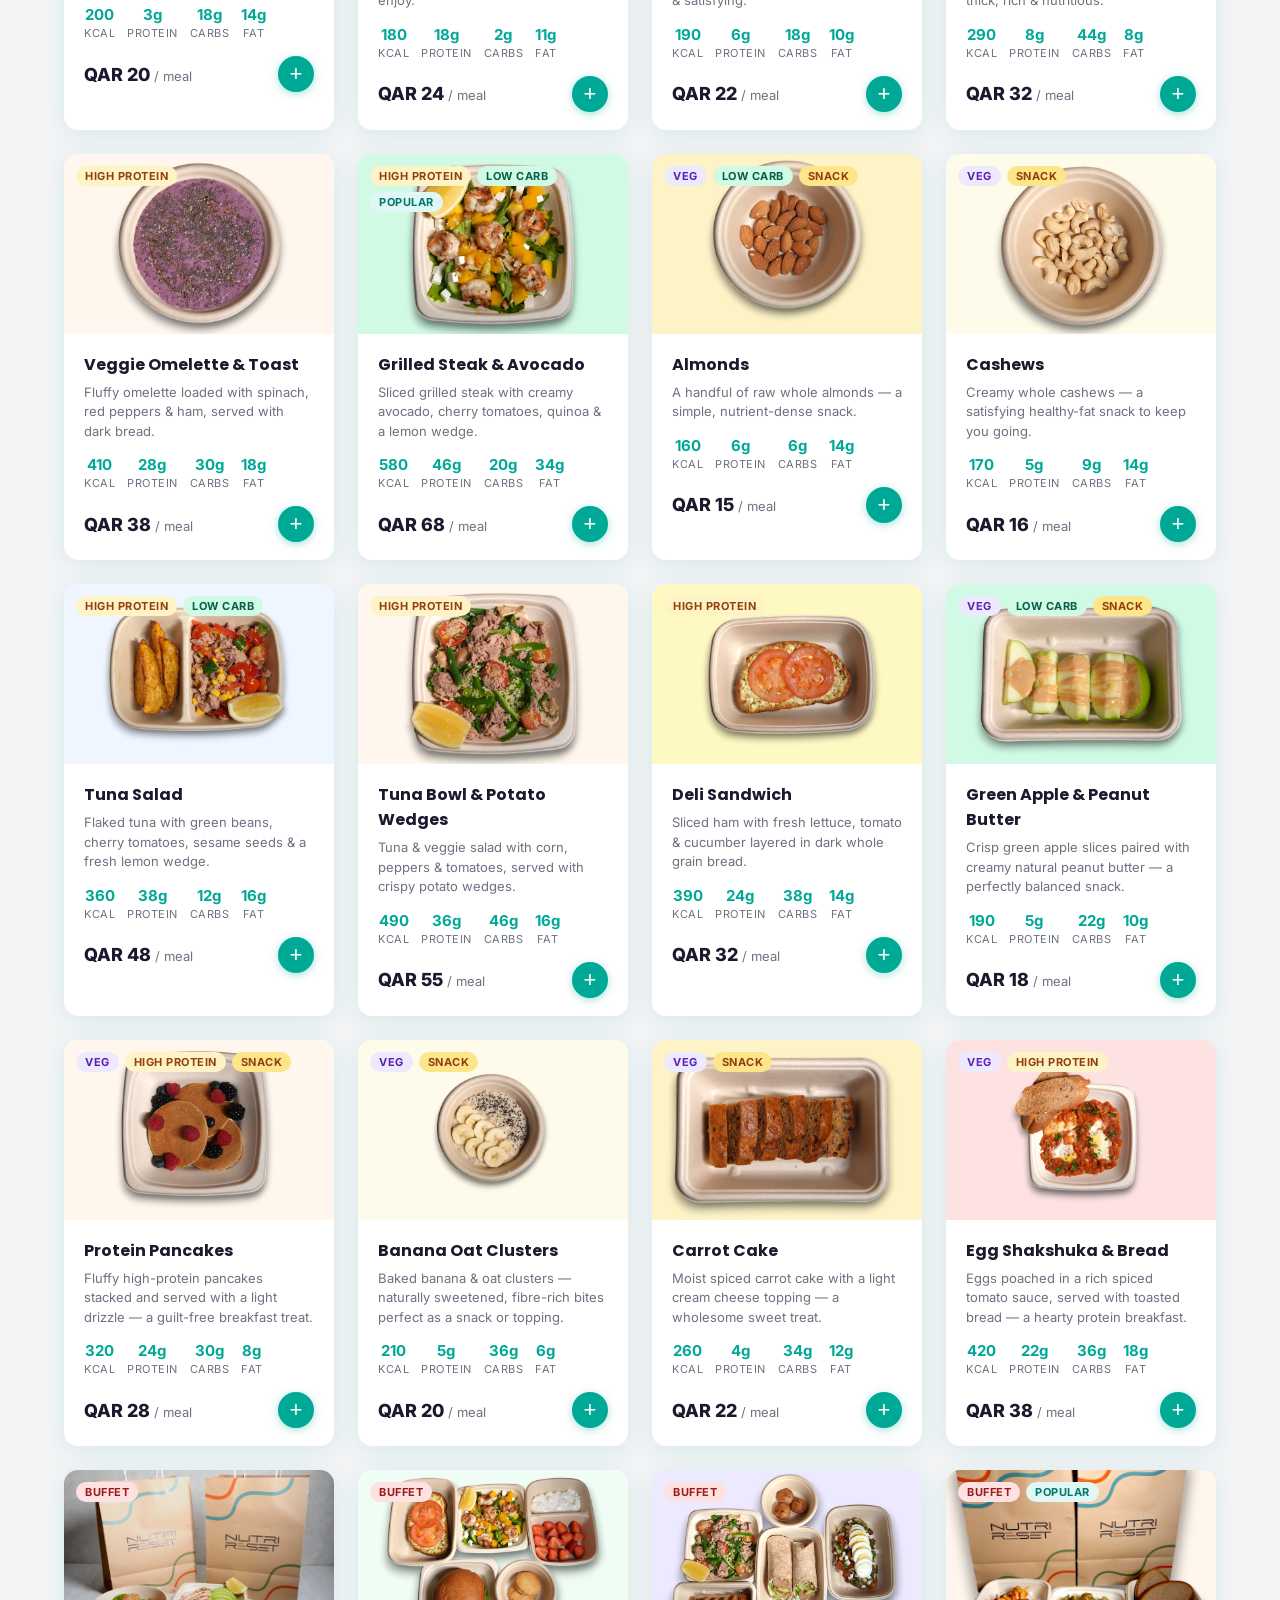
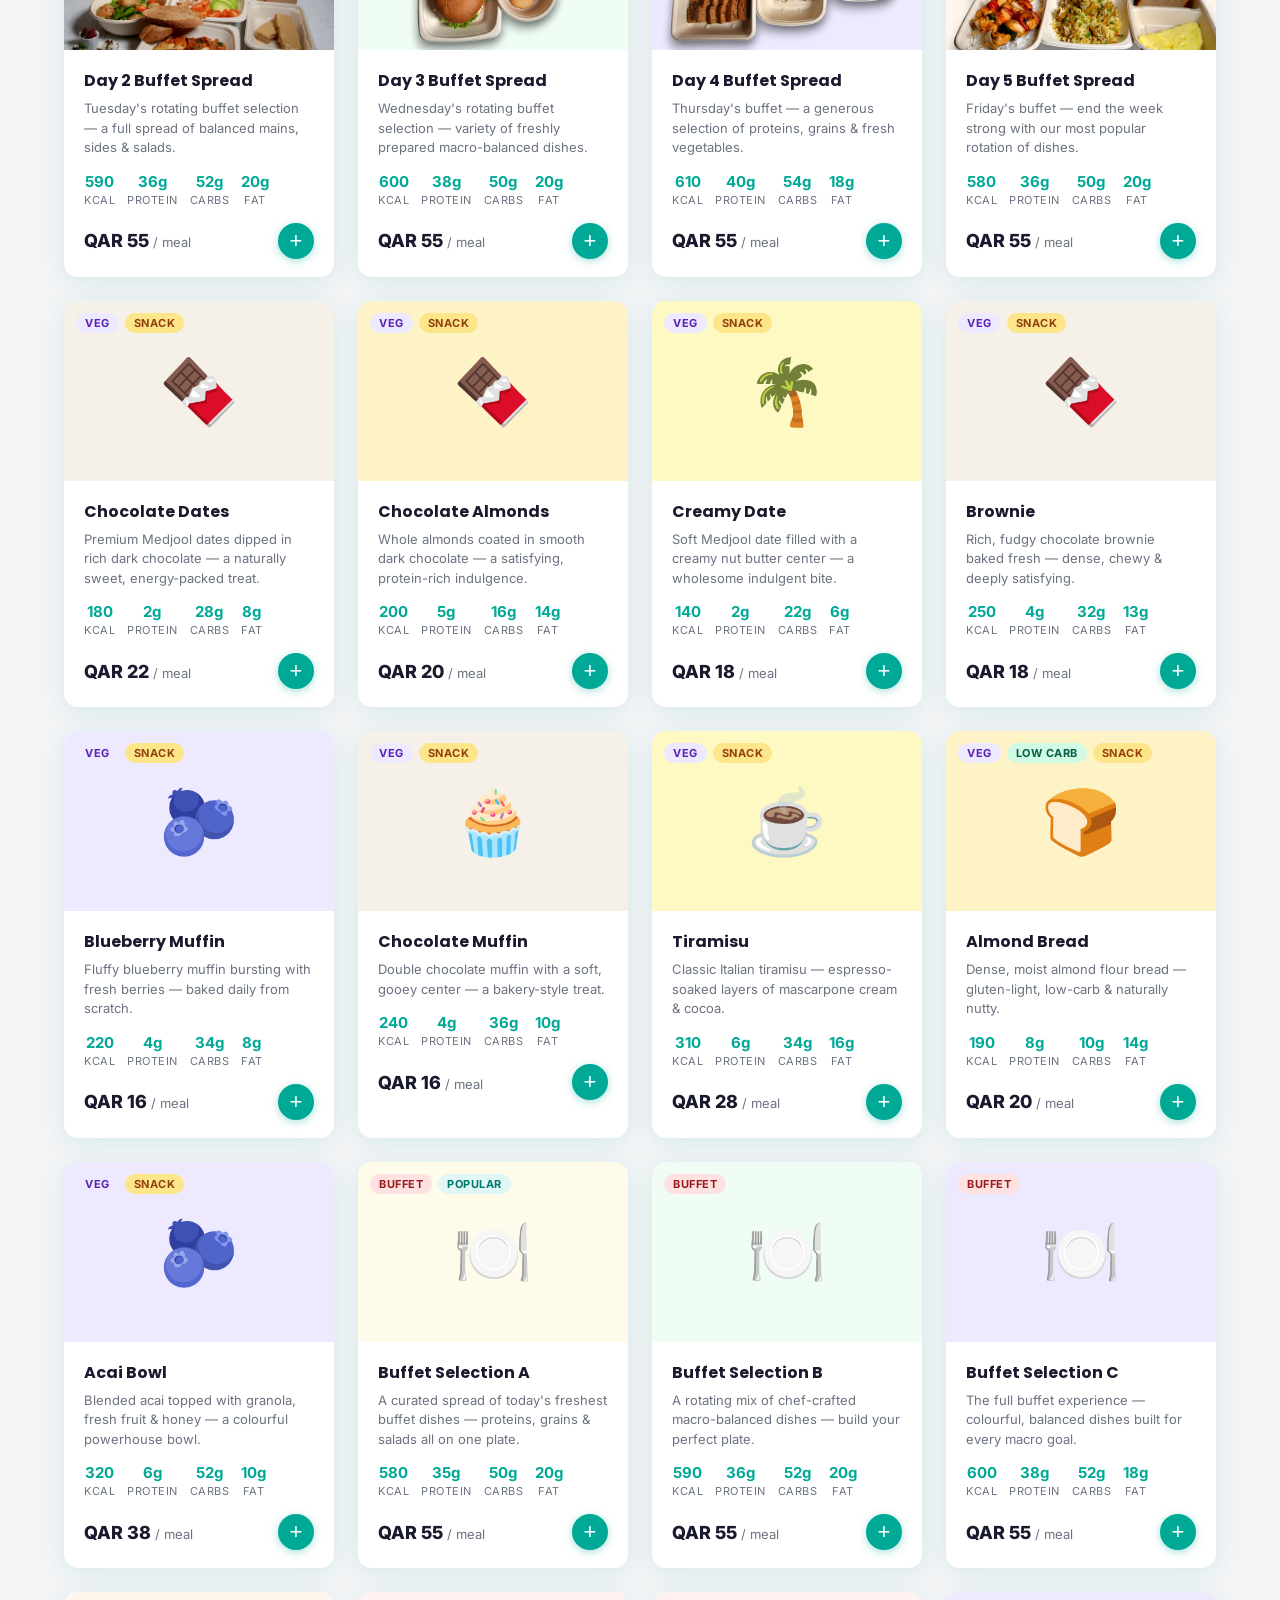
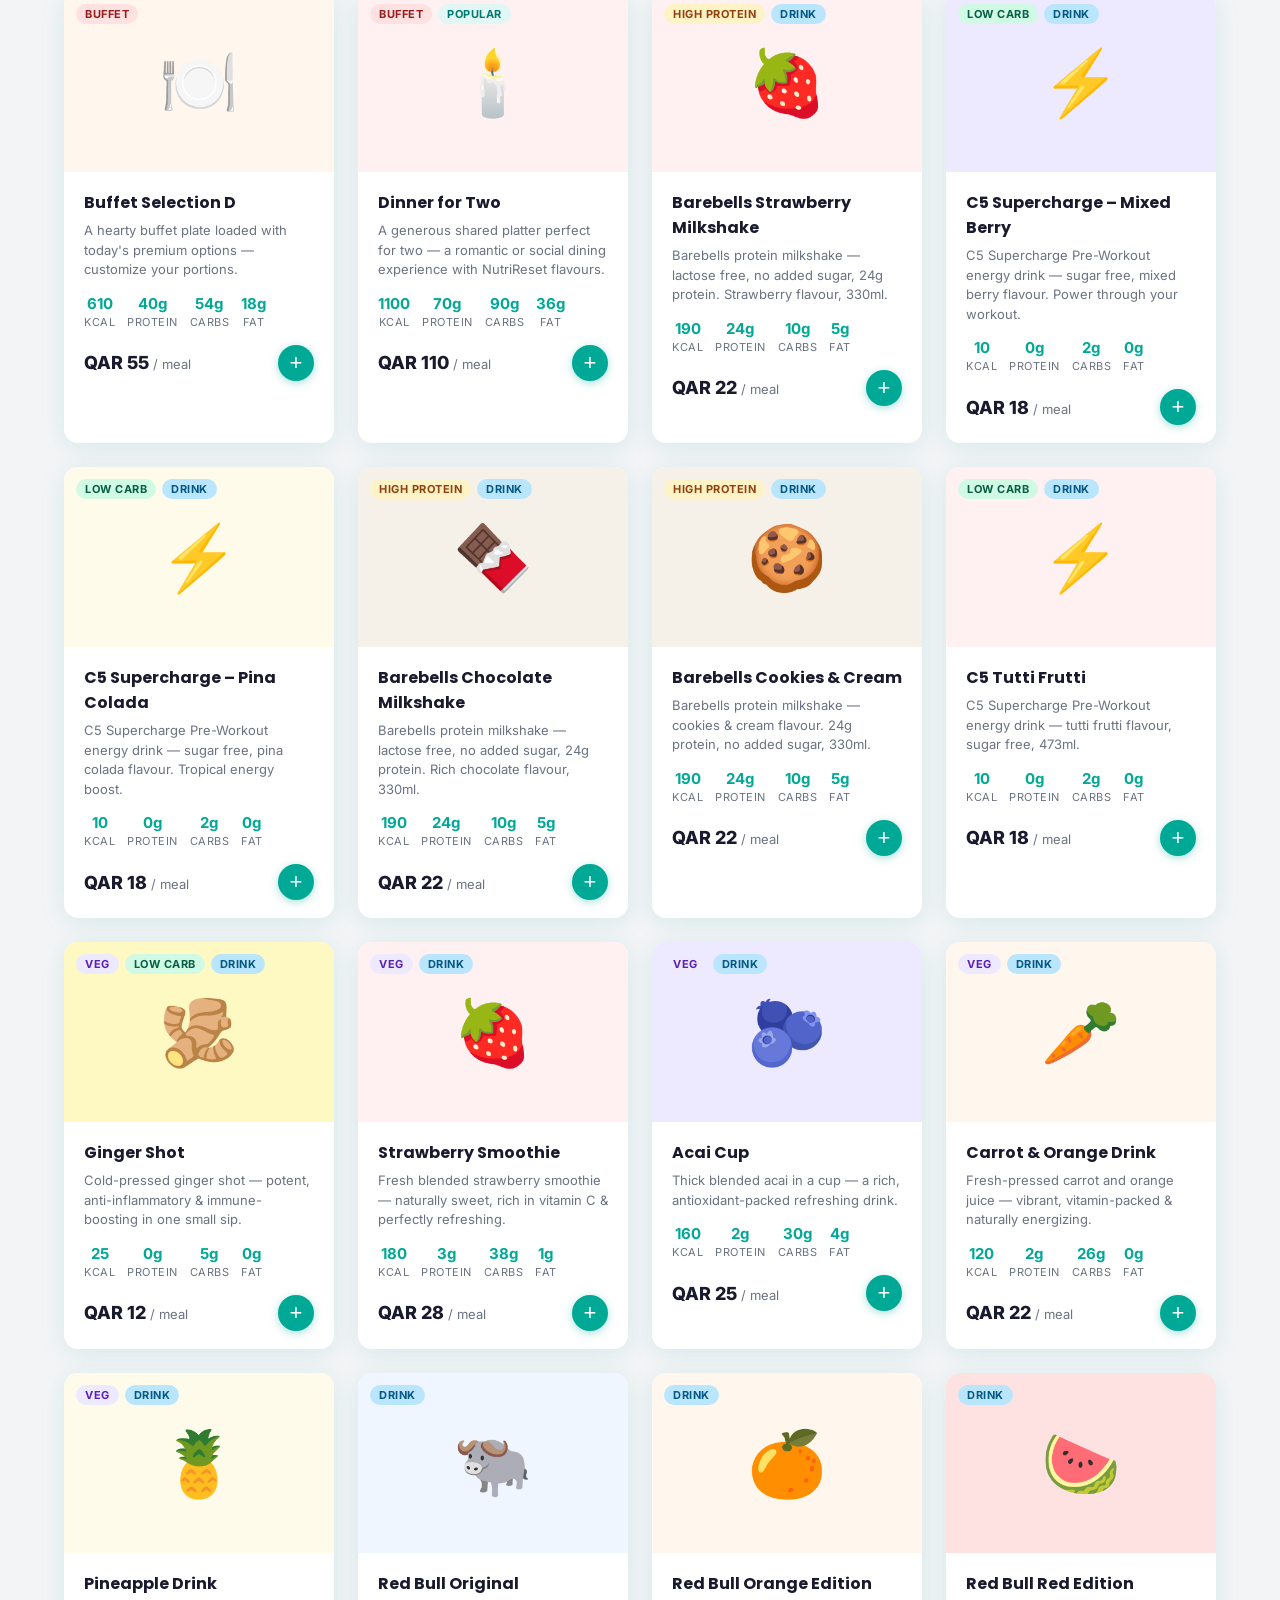
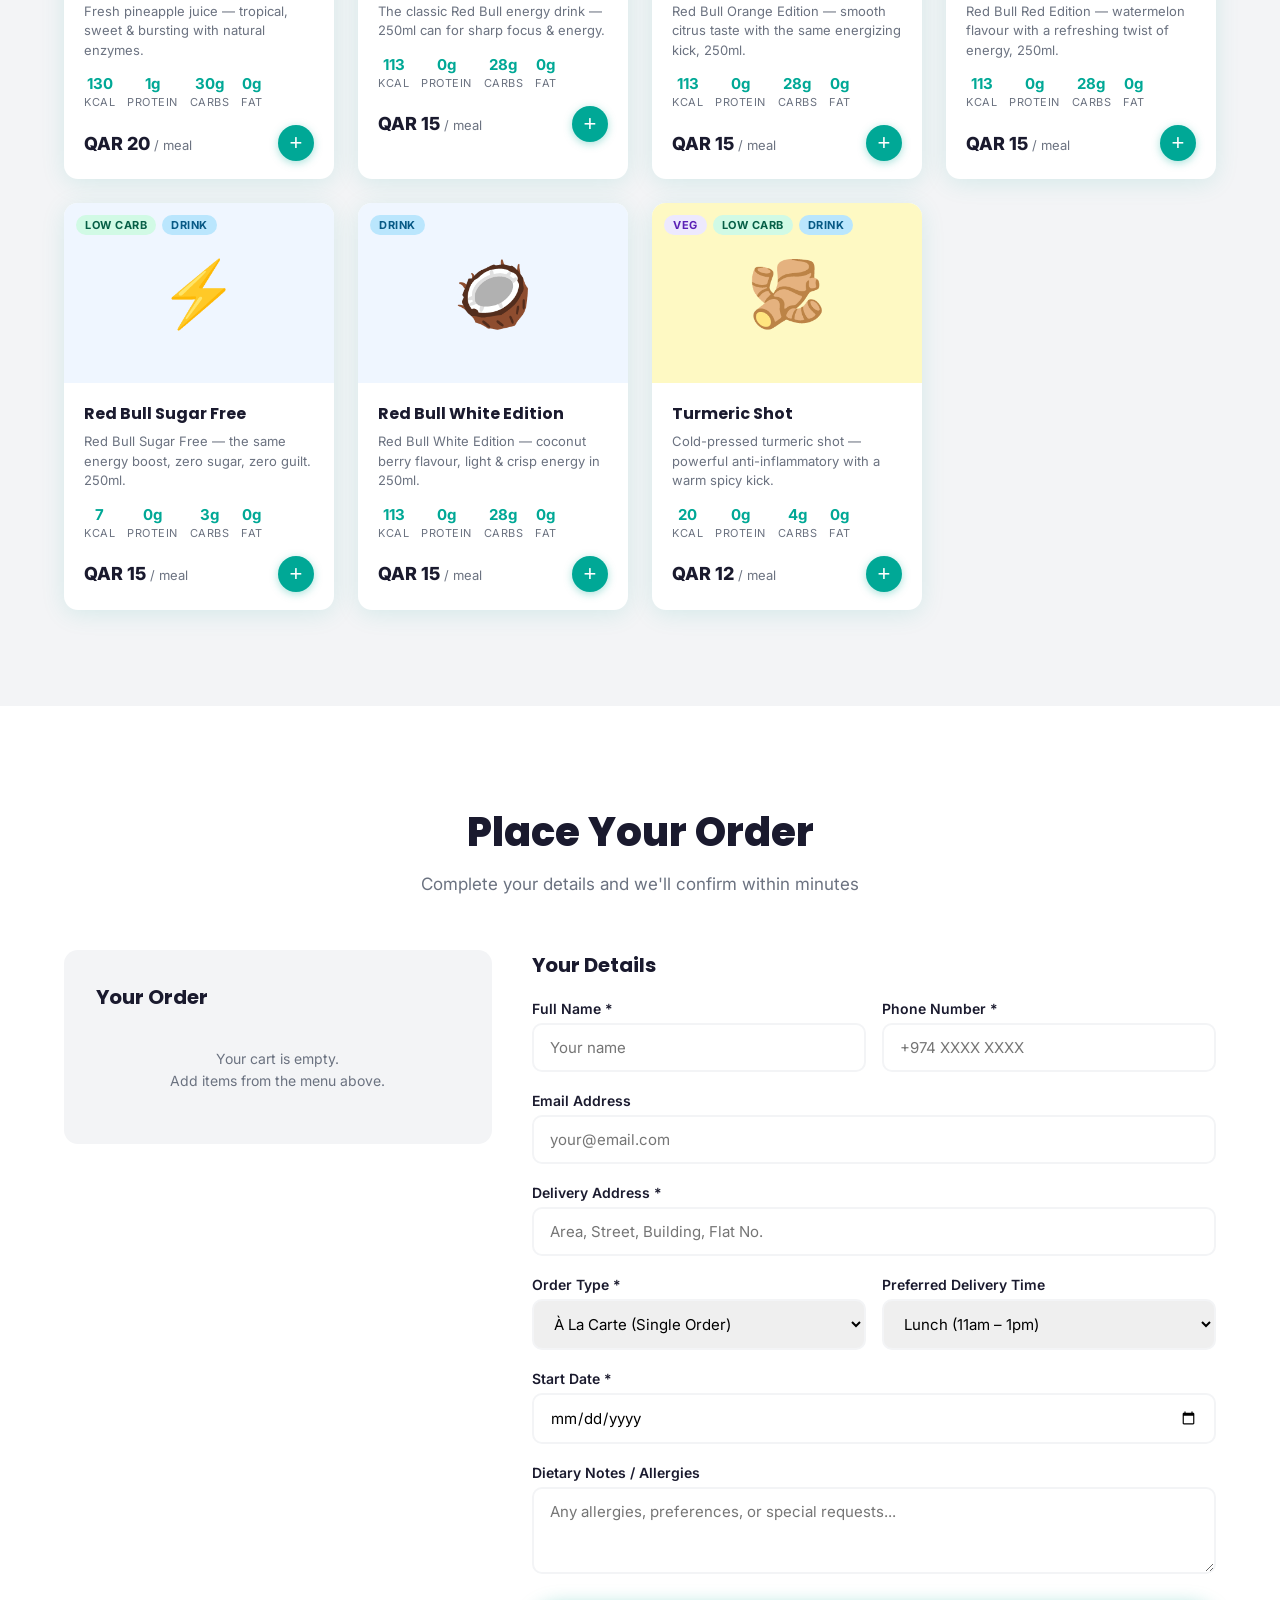
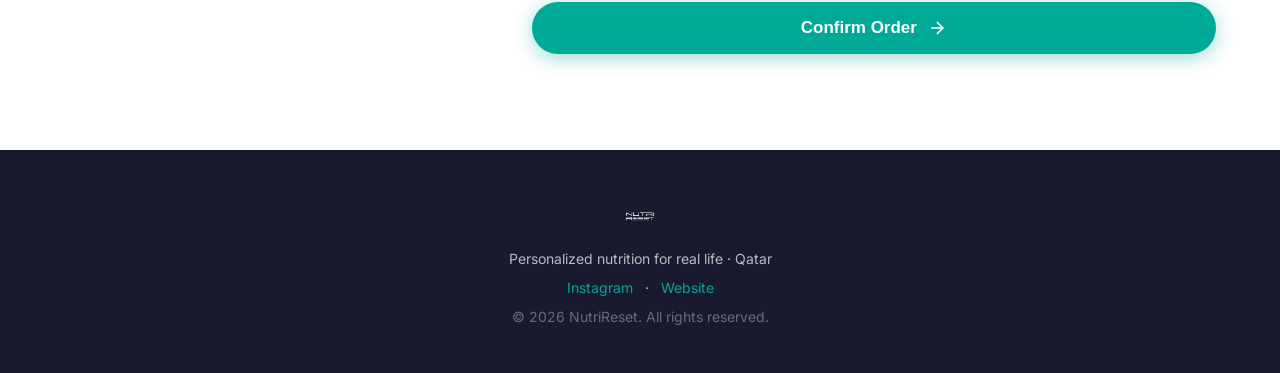
==== commit 50f85f36: "Update subscription plans and How It Works section - How It Works: remove step 3 (delivery), keep st" ====
--- a/nutireset.html
+++ b/nutireset.html
@@ -62,27 +62,20 @@
 <section class="how" id="how">
   <div class="container">
     <h2 class="section-title">How It Works</h2>
-    <p class="section-sub">Three simple steps to eating better every day</p>
+    <p class="section-sub">Two simple steps to eating better every day</p>
     <div class="steps">
       <div class="step">
         <div class="step-num">01</div>
         <div class="step-icon">📋</div>
-        <h3>Choose Your Plan</h3>
+        <h3><a href="#subscriptions" class="step-link">Choose Your Plan</a></h3>
         <p>Pick from weekly or monthly subscriptions, or order individual meals on demand.</p>
       </div>
       <div class="step-arrow">→</div>
       <div class="step">
         <div class="step-num">02</div>
         <div class="step-icon">🍽️</div>
-        <h3>Select Your Meals</h3>
+        <h3><a href="#menu" class="step-link">Select Your Meals</a></h3>
         <p>Customize your menu from our chef-crafted, macro-balanced dishes every week.</p>
-      </div>
-      <div class="step-arrow">→</div>
-      <div class="step">
-        <div class="step-num">03</div>
-        <div class="step-icon">🚚</div>
-        <h3>We Deliver Fresh</h3>
-        <p>Your meals are freshly prepared and delivered right to your door in Qatar.</p>
       </div>
     </div>
   </div>
@@ -99,48 +92,73 @@
         <div class="plan-badge">Most Popular</div>
         <div class="plan-icon">🌿</div>
         <h3>Weekly Plan</h3>
-        <div class="plan-price"><span>QAR 350</span> / week</div>
-        <p class="plan-desc">5 days of balanced lunches and dinners, freshly prepared.</p>
-        <ul class="plan-features">
-          <li>✓ 5 lunch + 5 dinner daily</li>
+        <div class="plan-price"><span>QAR 500</span> / week</div>
+        <p class="plan-desc">1 breakfast, 1 lunch, 1 dinner &amp; 1 snack per day — 5 days a week.</p>
+        <ul class="plan-features">
           <li>✓ Macro-tracked meals</li>
-          <li>✓ Weekly menu rotation</li>
           <li>✓ Free delivery</li>
           <li>✓ Flexible customization</li>
         </ul>
-        <button class="btn-plan" onclick="selectPlan('weekly', 350)">Subscribe Weekly</button>
+        <button class="btn-plan" onclick="selectPlan('weekly', 500)">Subscribe Weekly</button>
       </div>
 
       <div class="plan-card plan-featured" data-plan="monthly">
         <div class="plan-badge badge-gold">Best Value</div>
         <div class="plan-icon">🏆</div>
         <h3>Monthly Plan</h3>
+        <div class="plan-price"><span>starts from QAR 1,800</span> / month</div>
+        <p class="plan-desc">Full month of personalized nutrition — choose Customized or Standard.</p>
+        <ul class="plan-features">
+          <li>✓ Customized or Standard options</li>
+          <li>✓ Evolt 360° body scan available</li>
+          <li>✓ Macro-tracked meals</li>
+          <li>✓ Free delivery</li>
+        </ul>
+        <button class="btn-plan btn-plan-featured" onclick="openMonthlyModal()">View Options</button>
+      </div>
+
+      <div class="plan-card" data-plan="daily">
+        <div class="plan-badge badge-teal">Daily</div>
+        <div class="plan-icon">🍱</div>
+        <h3>Daily Meals</h3>
+        <div class="plan-price"><span>QAR 168</span> / day</div>
+        <p class="plan-desc">Everything you need in a day — perfectly portioned and macro-tracked.</p>
+        <ul class="plan-features">
+          <li>✓ 1 breakfast + 1 lunch + 1 dinner</li>
+          <li>✓ 2 snacks</li>
+          <li>✓ 1 protein shake</li>
+          <li>✓ Free delivery</li>
+        </ul>
+        <button class="btn-plan" onclick="selectPlan('daily', 168)">Order Daily</button>
+      </div>
+
+      <div class="plan-card" data-plan="kids">
+        <div class="plan-badge badge-purple">Kids</div>
+        <div class="plan-icon">🎒</div>
+        <h3>Kids Lunch Box</h3>
         <div class="plan-price"><span>QAR 1,200</span> / month</div>
-        <p class="plan-saving">Save QAR 200 vs weekly</p>
-        <p class="plan-desc">Full month of personalized nutrition — our most popular package.</p>
-        <ul class="plan-features">
-          <li>✓ All Weekly Plan benefits</li>
-          <li>✓ Priority delivery slot</li>
-          <li>✓ Free nutrition consultation</li>
-          <li>✓ Custom macro targets</li>
-          <li>✓ Loyalty rewards</li>
-        </ul>
-        <button class="btn-plan btn-plan-featured" onclick="selectPlan('monthly', 1200)">Subscribe Monthly</button>
-      </div>
-
-      <div class="plan-card" data-plan="custom">
-        <div class="plan-badge badge-teal">Flexible</div>
-        <div class="plan-icon">⚡</div>
-        <h3>À La Carte</h3>
-        <div class="plan-price"><span>QAR 35–65</span> / meal</div>
-        <p class="plan-desc">No commitment. Order individual meals whenever you want.</p>
-        <ul class="plan-features">
-          <li>✓ No subscription needed</li>
-          <li>✓ Same day ordering</li>
-          <li>✓ Mix & match dishes</li>
-          <li>✓ Order anytime</li>
-        </ul>
-        <button class="btn-plan" onclick="document.getElementById('menu').scrollIntoView({behavior:'smooth'})">Order À La Carte</button>
+        <p class="plan-desc">Balanced nutrition for school kids aged 5–15, freshly prepared daily.</p>
+        <ul class="plan-features">
+          <li>✓ 1 healthy main meal/day</li>
+          <li>✓ 1 protein snack (yogurt, labneh, hummus…)</li>
+          <li>✓ 1 energy snack (fruit, oat bar, date balls…)</li>
+          <li>✓ Free delivery</li>
+        </ul>
+        <button class="btn-plan" onclick="selectPlan('kids', 1200)">Subscribe Now</button>
+      </div>
+
+      <div class="plan-card" data-plan="keto">
+        <div class="plan-badge badge-green">Keto</div>
+        <div class="plan-icon">🥑</div>
+        <h3>Keto Subscription</h3>
+        <div class="plan-price"><span>from QAR 1,500</span> / month</div>
+        <p class="plan-desc">Strict keto &amp; low-carb plans for fat loss, busy professionals, and serious clients.</p>
+        <ul class="plan-features">
+          <li>✓ Basic — 2 meals — QAR 1,500</li>
+          <li>✓ Standard — 3 meals — QAR 1,800</li>
+          <li>✓ Full — 4 meals — QAR 2,350</li>
+        </ul>
+        <button class="btn-plan" onclick="openKetoModal()">Choose Tier</button>
       </div>
 
     </div>
@@ -269,6 +287,79 @@
   </div>
 </div>
 
+<!-- MONTHLY PLAN MODAL -->
+<div class="modal-overlay" id="monthlyModal">
+  <div class="modal-card modal-wide">
+    <button class="modal-close-btn" onclick="closeMonthlyModal()">✕</button>
+    <div class="modal-icon">🏆</div>
+    <h3>Choose Your Monthly Plan</h3>
+    <p>Select the option that best fits your goals — starts from QAR 1,800/month</p>
+    <div class="monthly-options">
+      <div class="monthly-option">
+        <div class="monthly-option-icon">🔬</div>
+        <h4>Customized</h4>
+        <ul class="plan-features">
+          <li>✓ Evolt 360° body scan</li>
+          <li>✓ 1 nutrition consultation</li>
+          <li>✓ Custom weekly calories &amp; macros based on your scan &amp; goals</li>
+        </ul>
+        <button class="btn-plan" onclick="selectMonthlyPlan('customized')">Choose Customized</button>
+      </div>
+      <div class="monthly-option-divider">or</div>
+      <div class="monthly-option">
+        <div class="monthly-option-icon">📋</div>
+        <h4>Standard</h4>
+        <ul class="plan-features">
+          <li>✓ You provide your calorie &amp; macro targets</li>
+          <li>✓ 2 free Evolt tests included</li>
+          <li>✓ Pre-test at start + post-test after 1 month</li>
+        </ul>
+        <button class="btn-plan" onclick="selectMonthlyPlan('standard')">Choose Standard</button>
+      </div>
+    </div>
+  </div>
+</div>
+
+<!-- KETO PLAN MODAL -->
+<div class="modal-overlay" id="ketoModal">
+  <div class="modal-card modal-wide">
+    <button class="modal-close-btn" onclick="closeKetoModal()">✕</button>
+    <div class="modal-icon">🥑</div>
+    <h3>Keto Subscription</h3>
+    <p>Choose the tier that matches your daily routine</p>
+    <div class="keto-tiers">
+      <div class="keto-tier" onclick="selectKetoPlan('basic', 1500)">
+        <h4>Basic Keto</h4>
+        <div class="keto-price">QAR 1,500 <span>/month</span></div>
+        <ul class="plan-features">
+          <li>✓ 1 main meal/day</li>
+          <li>✓ 1 snack/day</li>
+        </ul>
+        <button class="btn-plan">Select</button>
+      </div>
+      <div class="keto-tier keto-tier-featured" onclick="selectKetoPlan('standard', 1800)">
+        <div class="plan-badge badge-gold" style="position:relative;top:auto;left:auto;transform:none;display:inline-block;margin-bottom:10px">Popular</div>
+        <h4>Standard Keto</h4>
+        <div class="keto-price">QAR 1,800 <span>/month</span></div>
+        <ul class="plan-features">
+          <li>✓ 2 main meals/day</li>
+          <li>✓ 1 snack/day</li>
+        </ul>
+        <button class="btn-plan btn-plan-featured">Select</button>
+      </div>
+      <div class="keto-tier" onclick="selectKetoPlan('full', 2350)">
+        <h4>Full Keto</h4>
+        <div class="keto-price">QAR 2,350 <span>/month</span></div>
+        <ul class="plan-features">
+          <li>✓ 3 meals/day</li>
+          <li>✓ 1 snack/day</li>
+        </ul>
+        <button class="btn-plan">Select</button>
+      </div>
+    </div>
+  </div>
+</div>
+
 <!-- CART SIDEBAR -->
 <div class="cart-sidebar-overlay" id="cartOverlay" onclick="closeCart()"></div>
 <div class="cart-sidebar" id="cartSidebar">
--- a/nutireset.css
+++ b/nutireset.css
@@ -279,6 +279,8 @@
 }
 .badge-gold { background: #F59E0B; }
 .badge-teal { background: var(--teal); }
+.badge-purple { background: #7C3AED; }
+.badge-green { background: #059669; }
 
 .plan-icon { font-size: 40px; margin-bottom: 16px; }
 .plan-card h3 { font-size: 22px; font-weight: 700; margin-bottom: 12px; }
@@ -483,6 +485,66 @@
 .modal-card p { color: var(--gray); font-size: 15px; line-height: 1.7; margin-bottom: 10px; }
 .modal-contact { font-size: 15px; color: var(--dark) !important; margin-bottom: 24px !important; }
 
+.modal-wide { max-width: 780px; }
+.modal-close-btn {
+  position: absolute; top: 16px; right: 20px;
+  background: none; border: none; font-size: 20px;
+  color: var(--gray); cursor: pointer; line-height: 1;
+}
+.modal-card { position: relative; }
+
+/* Monthly options */
+.monthly-options {
+  display: flex; align-items: flex-start; gap: 16px;
+  margin-top: 24px; text-align: left;
+}
+.monthly-option {
+  flex: 1; border: 2px solid var(--gray-lt); border-radius: 16px;
+  padding: 24px 20px;
+}
+.monthly-option-icon { font-size: 32px; margin-bottom: 10px; }
+.monthly-option h4 { font-size: 18px; font-weight: 700; margin-bottom: 14px; color: var(--dark); }
+.monthly-option-divider {
+  flex-shrink: 0; font-size: 14px; font-weight: 600;
+  color: var(--gray); padding-top: 80px;
+}
+
+/* Keto tiers */
+.keto-tiers {
+  display: flex; gap: 16px; margin-top: 24px; text-align: left;
+}
+.keto-tier {
+  flex: 1; border: 2px solid var(--gray-lt); border-radius: 16px;
+  padding: 24px 20px; cursor: pointer;
+  transition: border-color .2s, transform .2s;
+}
+.keto-tier:hover { border-color: var(--teal); transform: translateY(-4px); }
+.keto-tier-featured {
+  border-color: var(--teal);
+  background: linear-gradient(160deg, var(--dark) 0%, var(--dark2) 100%);
+  color: #fff;
+}
+.keto-tier-featured h4, .keto-tier-featured .keto-price { color: #fff; }
+.keto-tier-featured .plan-features li { color: rgba(255,255,255,0.85); }
+.keto-tier h4 { font-size: 16px; font-weight: 700; margin-bottom: 8px; color: var(--dark); }
+.keto-price { font-size: 20px; font-weight: 800; color: var(--teal); margin-bottom: 14px; }
+.keto-price span { font-size: 13px; font-weight: 400; color: var(--gray); }
+.keto-tier-featured .keto-price { color: #fff; }
+
+/* Step links */
+.step-link {
+  color: inherit; text-decoration: none;
+  border-bottom: 2px solid var(--teal); padding-bottom: 2px;
+  transition: color .2s;
+}
+.step-link:hover { color: var(--teal); }
+
+@media (max-width: 640px) {
+  .monthly-options { flex-direction: column; }
+  .monthly-option-divider { padding-top: 0; }
+  .keto-tiers { flex-direction: column; }
+}
+
 /* ---- CART SIDEBAR ---- */
 .cart-sidebar-overlay {
   position: fixed; inset: 0;
